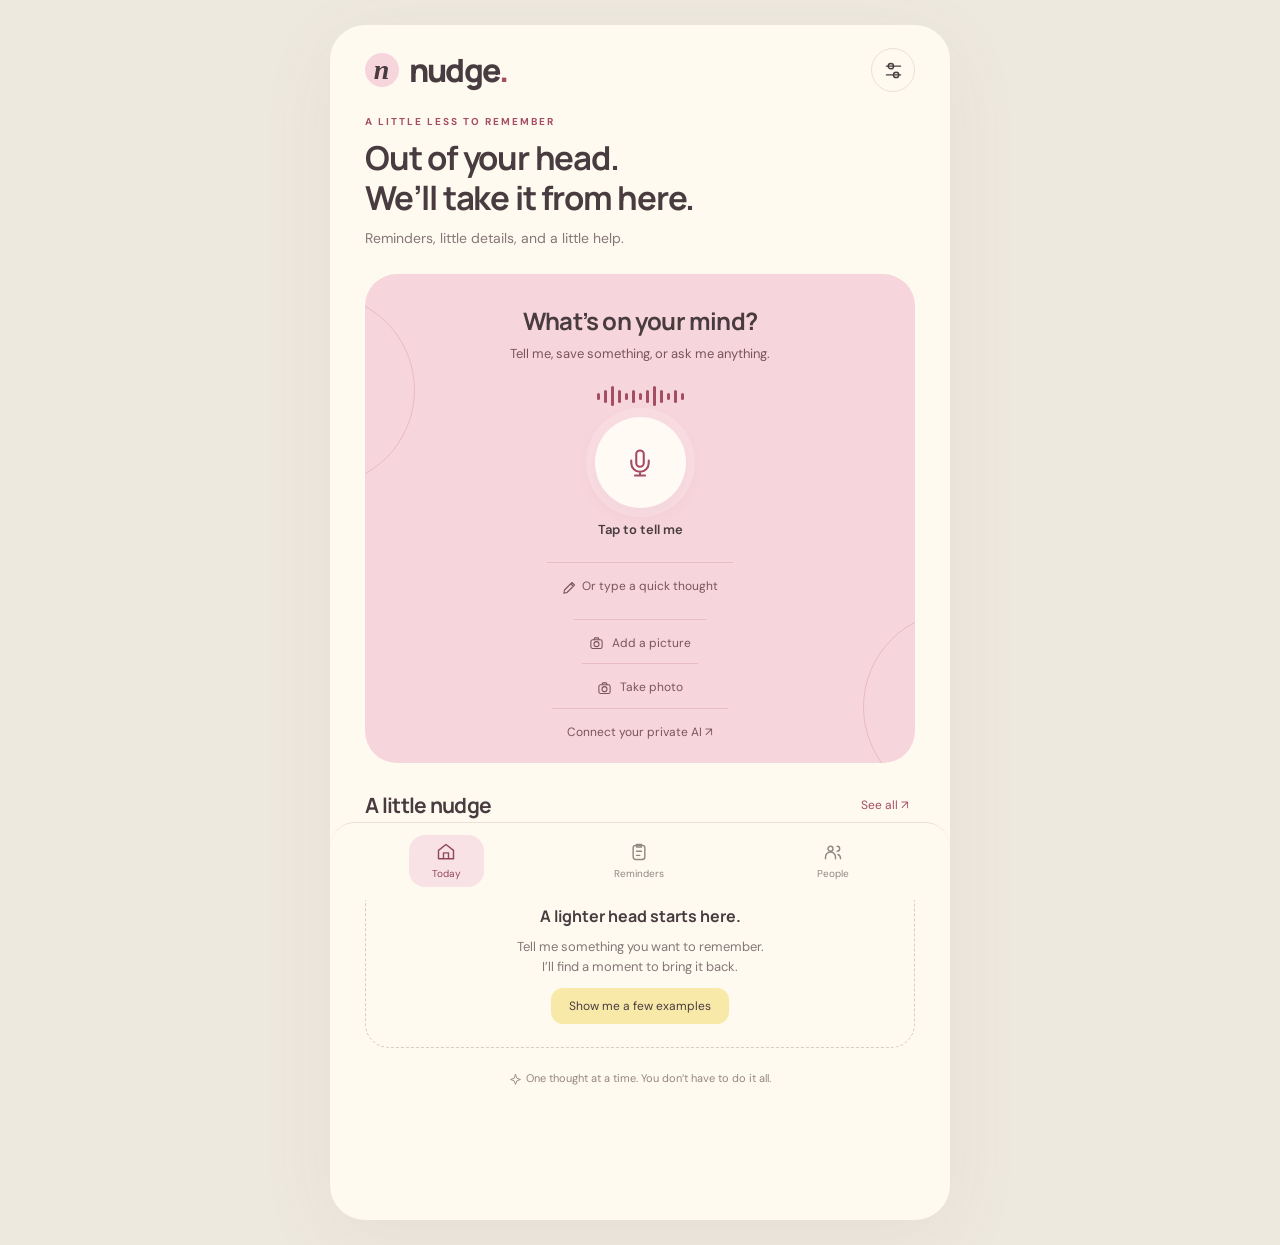
==== index.html @ d84fb562 "Add signed in-app visual previews with stable rollback in Android 0.1.2 Provide an opt-in preview sw" ====
<!doctype html>
<html lang="en"><head><meta charset="UTF-8"><meta name="viewport" content="width=device-width, initial-scale=1, viewport-fit=cover"><meta name="theme-color" content="#fffaf0"><meta name="description" content="A little less to remember. Voice-first reminders that find their own moment."><title>Nudge · A little less to remember</title><link rel="manifest" href="manifest.webmanifest"><link rel="icon" href="icon.svg" type="image/svg+xml"><link rel="stylesheet" href="style.css?v=8"></head>
<body><div class="app"><header><a class="brand" href="#home" aria-label="Nudge home"><span class="brand-icon">n</span>nudge<span class="brand-dot">.</span></a><button class="icon-button" data-page="settings" aria-label="Settings" id="settings-button"></button></header><main id="main"></main><nav aria-label="Main navigation"><button data-page="home" class="active" id="nav-home"></button><button data-page="reminders" id="nav-reminders"></button><button data-page="people" id="nav-people"></button></nav></div><div id="toast" role="status" aria-live="polite"></div><dialog id="detail"><div id="detail-content"></div></dialog><script src="timing.js?v=8"></script><script src="people-core.js?v=8"></script><script src="intent.js?v=8"></script><script src="engine.js?v=8"></script><script src="ai-client.js?v=8"></script><script src="recording.js?v=8"></script><script src="photos.js?v=8"></script><script src="people.js?v=8"></script><script src="calendar.js?v=8"></script><script src="receipts.js?v=8"></script><script src="native.js?v=8"></script><script src="backups.js?v=8"></script><script src="app.js?v=8"></script></body></html>
---- style.css ----
@import url('https://fonts.googleapis.com/css2?family=DM+Sans:wght@400;500;600;700&family=Manrope:wght@400;500;600;700;800&display=swap');
:root{--cream:#fffaf0;--ink:#493c40;--muted:#847777;--pink:#f7d5dc;--rose:#a54d65;--yellow:#f9e9a9;--line:#e9e1d6;--white:#fffef9}*{box-sizing:border-box}body{margin:0;background:#eee9df;color:var(--ink);font-family:'DM Sans',sans-serif;font-size:15px}.app{max-width:620px;min-height:100dvh;margin:auto;background:var(--cream);padding:0 25px 110px;position:relative}header{height:94px;display:flex;align-items:center;justify-content:space-between}.brand{text-decoration:none;color:var(--ink);font-family:Manrope,sans-serif;font-size:32px;font-weight:800;letter-spacing:-1.8px;display:flex;align-items:center}.brand-icon{font-family:Georgia,serif;font-style:italic;display:grid;place-items:center;width:34px;height:34px;border-radius:50%;background:var(--pink);font-size:28px;margin-right:10px;letter-spacing:-3px;padding-right:4px}.brand-dot{color:var(--rose)}button,input,textarea,select{font:inherit}button{cursor:pointer;color:inherit;-webkit-tap-highlight-color:transparent}button:disabled{opacity:.6;cursor:wait}button:focus-visible,a:focus-visible,input:focus-visible,textarea:focus-visible,select:focus-visible{outline:3px solid #ac6b83;outline-offset:4px}button{border:0}svg{width:21px;height:21px;vertical-align:middle;fill:none;stroke:currentColor;stroke-width:1.7;stroke-linecap:round;stroke-linejoin:round}.icon-button{background:transparent;width:44px;height:44px;border-radius:50%;border:1px solid var(--line)}.eyebrow{text-transform:uppercase;letter-spacing:2px;font-size:10px;font-weight:700;color:var(--rose)}h1,h2,h3{font-family:Manrope,sans-serif}h1{font-size:33px;line-height:1.2;letter-spacing:-1.2px;margin:10px 0}h2{font-size:21px;letter-spacing:-.7px;margin:0}h3{font-size:16px;margin:0 0 8px}p{line-height:1.6}.subtitle{color:var(--muted);font-size:14px;margin:8px 0 24px}.capture{background:var(--pink);border-radius:32px;padding:29px 22px 20px;text-align:center;position:relative;overflow:hidden;margin-top:23px}.capture:before,.capture:after{content:'';position:absolute;border:1px solid #e8bac4;width:190px;height:190px;border-radius:50%;pointer-events:none}.capture:before{left:-142px;top:20px}.capture:after{right:-140px;bottom:-40px}.capture h2{font-size:24px;letter-spacing:-.8px}.capture p{font-size:13px;color:#79545e;margin:7px 0 20px}.record{display:grid;place-items:center;width:91px;height:91px;border-radius:50%;background:#fffaf4;color:var(--rose);margin:0 auto 13px;box-shadow:0 0 0 9px #ffffff30,0 6px 20px #ad6b7a18;transition:transform .2s}.record:hover{transform:scale(1.04)}.record svg{width:30px;height:30px}.record.recording{background:var(--rose);color:white;animation:breathe 1.5s infinite}.record-label{font-size:13px;font-weight:600}.text-toggle{display:block;margin:18px auto 0;border:0;border-top:1px solid #c7899a55;padding:15px 15px 0;background:transparent;color:#79545e;font-size:12px}.text-toggle svg{width:15px;height:15px;margin-right:5px}.wave{height:24px;display:flex;align-items:center;justify-content:center;gap:4px;margin-bottom:9px}.wave i{width:3px;height:7px;background:var(--rose);border-radius:3px}.wave.live i{animation:wave .65s ease-in-out infinite alternate}.wave i:nth-child(3n){height:20px;animation-delay:.2s}.wave i:nth-child(2n){height:13px;animation-delay:.4s}.transcript{white-space:pre-wrap;font-size:14px;line-height:1.6;margin:12px 0;max-height:150px;overflow:auto}.composer{margin-top:16px;text-align:left}.composer textarea{width:100%;min-height:88px;resize:vertical;border:1px solid #d7acb7;background:#fffaf6;border-radius:15px;padding:13px;color:var(--ink)}.primary{padding:12px 20px;border-radius:14px;background:var(--ink);color:white;font-weight:600;font-size:13px}.composer .primary{width:100%;margin-top:9px}.tiny{font-size:11px;color:var(--muted);line-height:1.6}.section-head{display:flex;align-items:center;justify-content:space-between;margin:28px 0 15px}.section-head button{background:none;color:var(--rose);font-size:12px}.small-label{font-size:10px;text-transform:uppercase;letter-spacing:1.6px;color:var(--muted);margin:5px 0 9px}.card{background:var(--white);border:1px solid var(--line);border-radius:23px;padding:18px;margin:10px 0;position:relative}.card.yellow{background:#fff4cc;border-color:#f1e2ae}.card-top{display:flex;gap:12px;align-items:flex-start}.check{flex-shrink:0;width:25px;height:25px;border:1.5px solid #c1b7ac;background:transparent;border-radius:50%;display:grid;place-items:center}.card.yellow .check{border-color:#bead72}.card-content{flex:1;min-width:0}.card-title{background:transparent;padding:0;text-align:left;font-size:15px;line-height:1.45;font-weight:600;overflow-wrap:anywhere}.card p{font-size:12px;color:var(--muted);margin:7px 0 9px}.tags{display:flex;gap:5px;flex-wrap:wrap;margin-top:9px}.tag{font-size:10px;border-radius:7px;padding:4px 7px;background:#f2eee6;color:#726461}.yellow .tag{background:#eddfab66}.card-actions{display:flex;align-items:center;justify-content:space-between;border-top:1px solid #e9e1d6aa;margin-top:14px;padding-top:11px;font-size:11px;color:var(--muted);gap:10px}.card-actions button{background:transparent;color:var(--rose);font-size:11px;padding:4px 0}.card-actions svg{width:13px;height:13px;margin-right:4px}.empty{text-align:center;padding:23px 15px;border:1px dashed #d8cebd;border-radius:24px}.empty .flower{color:#a39051;font-size:36px}.empty p{font-size:13px;color:var(--muted);margin:10px 0}.empty button{background:var(--yellow);padding:10px 18px;border-radius:12px;font-size:12px}.footnote{text-align:center;color:#94877c;font-size:11px;margin:22px 0}.footnote svg{width:13px;height:13px;margin-right:4px}nav{position:fixed;bottom:0;left:50%;transform:translateX(-50%);width:min(620px,100%);padding:12px 25px calc(13px + env(safe-area-inset-bottom));display:flex;justify-content:space-around;background:#fffaf0f5;border-top:1px solid var(--line);backdrop-filter:blur(12px);z-index:5}nav button{display:flex;gap:5px;align-items:center;flex-direction:column;background:transparent;font-size:10px;color:#918783;padding:7px 23px;border-radius:16px}nav button.active{background:#f8e2e5;color:#94455e}nav svg{width:20px;height:20px}.search{width:100%;background:var(--white);border:1px solid var(--line);padding:14px 16px;border-radius:15px;margin:13px 0}.filters{display:flex;gap:7px;overflow:auto;padding:4px 2px 13px}.chip{padding:8px 13px;white-space:nowrap;background:#efeade;border-radius:20px;font-size:12px}.chip.active{background:var(--ink);color:var(--cream)}.setting{padding:19px;background:var(--white);border:1px solid var(--line);border-radius:21px;margin:13px 0}.setting p{color:var(--muted);font-size:12px;margin:6px 0 15px}.setting label{display:flex;align-items:center;justify-content:space-between;font-size:13px;margin:13px 0;gap:10px}.setting input[type=time],.setting select{border:1px solid var(--line);border-radius:9px;padding:8px;background:var(--cream);max-width:150px}.secondary{padding:11px 15px;border-radius:12px;background:#f3eadf;font-size:12px}.danger{color:#a13a4f}.demo-note{font-size:11px;color:#8a6a39;display:flex;justify-content:space-between;background:#f9edc5;padding:11px 14px;border-radius:12px;margin:14px 0}.demo-note button{background:none;text-decoration:underline;font-size:11px}.status-note{padding:10px 14px;font-size:11px;color:var(--muted);background:#f2ebdf;border-radius:12px;margin-top:14px;line-height:1.6}#toast{position:fixed;left:50%;bottom:105px;transform:translateX(-50%);background:var(--ink);color:white;padding:14px 20px;border-radius:17px;font-size:13px;max-width:90vw;width:max-content;box-shadow:0 5px 20px #493c4020;opacity:0;pointer-events:none;transition:opacity .2s;z-index:30}#toast.show{opacity:1}dialog{border:0;border-radius:27px;padding:25px;background:var(--cream);color:var(--ink);width:calc(100% - 36px);max-width:480px;max-height:85dvh;overflow:auto}dialog::backdrop{background:#493c4066;backdrop-filter:blur(4px)}dialog textarea,dialog input[type=text]{width:100%;padding:12px;background:var(--white);border:1px solid var(--line);border-radius:12px;color:var(--ink)}dialog .dialog-actions{display:flex;gap:8px;justify-content:flex-end;flex-wrap:wrap;margin-top:22px}.close{float:right;background:transparent;font-size:21px}.spacer{height:10px}.original{font-size:13px;color:var(--muted);font-style:italic;overflow-wrap:anywhere}@keyframes breathe{50%{box-shadow:0 0 0 14px #ad53651c}}@keyframes wave{to{height:4px}}@media(min-width:700px){body{padding:25px 0}.app{border-radius:35px;box-shadow:0 18px 80px #6e584c12;min-height:calc(100dvh - 50px);padding-left:35px;padding-right:35px}nav{border-radius:25px 25px 0 0}header{height:90px}.capture{padding-top:30px;padding-bottom:23px}}@media(prefers-reduced-motion:reduce){*,*:before,*:after{animation:none!important;transition:none!important}}
#connect-form input[type=password]{width:100%;min-width:0;background:var(--cream);border:1px solid var(--line);border-radius:12px;padding:12px}#connect-form label:first-child{display:block}#connect-form label:first-child input{display:block;margin-top:8px}#connect-status{overflow-wrap:anywhere}#audio-recovery button{margin-top:7px}.capture[aria-busy=true]{opacity:.8}
/* A comfortable handwritten tick, optically centred within its circle. */
.check{padding:0;line-height:0;display:inline-grid;place-items:center;vertical-align:middle}.check svg{display:block;width:22px;height:22px;flex:none;overflow:visible}.check:has(svg){background:#f5d8df;border-color:#d6a2b0;color:#89425b}.check:has(svg) path{stroke:none;fill:currentColor}
nav button{padding:7px 12px;min-width:60px}.people-toolbar{display:flex;align-items:center;gap:10px}.people-toolbar .search{flex:1;min-width:0}.people-toolbar .secondary{white-space:nowrap}.people-toolbar svg{width:15px;height:15px}.people-grid{display:grid;grid-template-columns:repeat(2,minmax(0,1fr));gap:13px;margin:14px 0}.person-card{display:flex;align-items:center;flex-direction:column;text-align:center;background:var(--white);border:1px solid var(--line);border-radius:25px;padding:23px 13px;gap:8px;min-width:0}.person-card strong{font:700 20px Manrope,sans-serif;letter-spacing:-.5px;overflow-wrap:anywhere}.person-card>span:not(.avatar){color:var(--muted);font-size:11px;line-height:1.6}.person-card small{color:var(--rose);font-size:10px}.avatar{display:inline-grid;place-items:center;width:70px;height:70px;background:#f6dce1;border-radius:50%;color:var(--rose);font:700 23px Manrope,sans-serif;overflow:hidden;border:4px solid #fff8f0;box-shadow:0 0 0 1px #e6d5cf}.avatar img{width:100%;height:100%;object-fit:cover}.avatar.large{width:106px;height:106px;font-size:33px}.avatar-button{background:none;padding:0;border-radius:50%}.person-hero{text-align:center;padding:12px 0 20px}.person-hero h1{margin-top:16px}.person-actions{display:flex;gap:9px;justify-content:center}.back-button{background:none;padding:10px 0;color:var(--rose);font-size:13px}.person-group{margin:13px 0;border:1px solid var(--line);border-radius:22px;background:var(--white);padding:17px}.person-group summary{cursor:pointer;font-weight:700;font-size:15px}.person-group summary span{float:right;color:var(--muted);font-size:12px;font-weight:400}.person-note{padding:13px 0;border-bottom:1px solid var(--line)}.person-note:last-child{border:0;padding-bottom:0}.person-note p{margin:6px 0;white-space:pre-wrap;overflow-wrap:anywhere;font-size:14px}.note-heading{display:flex;align-items:center;justify-content:space-between}.note-heading strong{font-size:13px}.note-edit{background:none;width:30px;height:30px;color:var(--muted)}.note-edit svg{width:15px;height:15px}.saved-link{color:var(--rose);font-size:12px}.note-images{display:flex;gap:8px;flex-wrap:wrap;margin-top:12px}.note-images button{padding:0;background:none}.note-images img{width:85px;height:85px;object-fit:cover;border-radius:13px}.field-label{display:block;margin:18px 0 7px;font-size:13px}.field-label input,.field-label select{margin-top:7px;width:100%}dialog select,dialog input[type=number]{border:1px solid var(--line);background:var(--white);border-radius:12px;padding:10px;color:var(--ink);min-width:0;max-width:100%}.birthday-fields{display:grid;grid-template-columns:1fr 1.2fr 1.4fr;gap:10px}.birthday-fields label{font-size:11px;color:var(--muted)}.birthday-fields input,.birthday-fields select{display:block;width:100%;margin-top:5px}dialog textarea{min-height:110px;resize:vertical;margin-top:16px}dialog input[type=file]{font-size:12px}.expanded-photo{display:block;max-width:100%;max-height:65dvh;border-radius:16px;margin:25px auto 0}.assistant-answer{padding:20px;background:#f7edc7;border-radius:25px;margin-top:19px;border:1px solid #eadcae}.assistant-answer>.section-head{margin:0 0 14px}.assistant-answer h2{font-size:17px}.assistant-answer h2 svg{width:17px;height:17px}.answer-text{font-size:14px;line-height:1.7;overflow-wrap:anywhere}.answer-note{display:flex;flex-direction:column;gap:5px;text-align:left;width:100%;background:#fffaf2;margin-top:10px;padding:12px;border-radius:13px}.answer-note strong{font-size:11px;color:var(--rose)}.answer-note span{font-size:13px}.capture-attachments{display:flex;justify-content:center;gap:10px;margin-top:12px}.capture-attachments>div{position:relative}.capture-attachments img{width:70px;height:70px;object-fit:cover;border-radius:14px}.capture-attachments button{position:absolute;right:-5px;top:-5px;border-radius:50%;width:24px;height:24px;background:var(--cream)}.capture .text-toggle{margin-top:12px}.person-note a{overflow-wrap:anywhere}
.person-actions{flex-wrap:wrap}.person-photo-action .text-toggle{border:0;margin:8px auto 16px;padding:0}.person-photo-action svg{width:15px;height:15px;margin-right:5px}.photo-editor{padding:15px 0}.photo-editor-head{display:flex;flex-direction:column;gap:5px;margin:15px 0}.photo-editor-head strong{font-size:14px}.portrait-preview{width:180px;height:180px;position:relative;margin:15px auto 20px;border-radius:50%;overflow:hidden;background:#f5e3e1;box-shadow:0 0 0 5px #fdf0e7}.portrait-preview canvas{display:block;width:100%;height:100%}.portrait-placeholder{position:absolute;inset:0;display:grid;place-items:center;color:var(--rose)}.portrait-placeholder svg{width:40px;height:40px}.photo-options{display:flex;justify-content:center;gap:8px;flex-wrap:wrap}.photo-options button{font-size:12px}.photo-options svg{width:16px;height:16px}.crop-sliders{padding:10px 4px}.crop-sliders label{display:block;font-size:12px;color:var(--muted);margin:13px 0}.crop-sliders input{display:block;width:100%;accent-color:var(--rose);margin-top:9px}.crop-sliders .text-toggle{border:0;color:var(--rose);padding:0;margin-top:16px}.picture-preview-list{display:flex;flex-wrap:wrap;gap:10px;margin:12px 0 20px}.picture-preview-item{position:relative}.picture-preview-item img{display:block;width:80px;height:80px;border-radius:14px;object-fit:cover}.picture-preview-item button{position:absolute;top:-7px;right:-7px;width:25px;height:25px;background:var(--ink);color:white;border:2px solid var(--cream);border-radius:50%;line-height:18px;font-size:17px;padding:0}.category-add-photos{background:none;color:var(--rose);font-size:11px;padding:12px 0 0}.category-add-photos svg{width:14px;height:14px;margin-right:4px}#photo-gallery{max-width:900px;width:calc(100vw - 24px);padding:18px;background:#292127;color:var(--cream);max-height:94dvh}#photo-gallery::backdrop{background:#241d24dd}#photo-gallery figure{margin:20px 0 0;text-align:center}#photo-gallery figure img{display:block;max-width:100%;max-height:70dvh;object-fit:contain;border-radius:14px;margin:auto}#photo-gallery figcaption{font-size:12px;color:#d9cacf;margin:14px}.gallery-close{display:block;margin-left:auto;background:none;color:var(--cream);width:35px;height:35px;border-radius:50%;font-size:25px}.gallery-controls{display:flex;justify-content:center;gap:25px;margin-bottom:4px}.gallery-controls button{width:50px;height:40px;border-radius:14px;background:#59434d;color:var(--cream);font-size:22px}[hidden]{display:none!important}nav button{padding:7px 23px}
.record.recording{background:#d3374d;color:#fff;box-shadow:0 0 0 10px #df4a5c22;animation:record-alert 1s ease-in-out infinite}.record.recording.paused{background:#8a6871;animation:none}.record-label .recording-dot{display:inline-block;width:9px;height:9px;border-radius:50%;background:#d3374d;margin-right:6px;animation:dot-blink 1s infinite}.record-label strong{color:#a8263e;letter-spacing:1.4px;font-size:13px}.record-label small{display:block;font-size:11px;color:#79545e;margin-top:7px}.pause-recording{display:block;background:#fff8f2;border-radius:20px;padding:8px 18px;font-size:12px;margin:13px auto 3px;color:#844258}.wave.voice-reactive i{animation:none!important;transition:height .07s}.processing .record{opacity:.45}.processing #wave{opacity:.5}#loading-dots{display:flex;gap:6px;justify-content:center;margin:15px 0}#loading-dots i{width:8px;height:8px;border-radius:50%;background:var(--rose);animation:loading-hop .7s infinite alternate}#loading-dots i:nth-child(2){animation-delay:.15s}#loading-dots i:nth-child(3){animation-delay:.3s}.settings-group{padding:17px 19px;background:var(--white);border:1px solid var(--line);border-radius:20px;margin:12px 0}.settings-group>summary{font:700 15px Manrope,sans-serif;cursor:pointer}.settings-group[open]>summary{margin-bottom:16px}.settings-group p{font-size:12px;color:var(--muted)}.settings-group input[type=time],.settings-group select{max-width:160px;padding:9px;border-radius:10px;border:1px solid var(--line)}.settings-group label:not(.field-label){display:flex;align-items:center;justify-content:space-between;gap:10px;margin:13px 0;font-size:13px}.settings-group input[type=password]{width:100%;border:1px solid var(--line);border-radius:12px;padding:11px;background:var(--cream)}.settings-group .photo-options{justify-content:flex-start}.settings-group #connect-form label:first-child{display:block}.settings-group #connect-form input[type=password]{display:block;margin-top:8px}.settings-group #connect-form label:nth-child(2){justify-content:flex-start}.recent-saved{display:flex;flex-direction:column;gap:5px;text-align:left;background:#f6efd9;border:1px solid #ece0b9;border-radius:16px;padding:13px 15px;width:100%;margin-top:17px}.recent-saved span{font-size:10px;color:var(--rose);letter-spacing:1px;text-transform:uppercase}.recent-saved strong{font-size:13px;font-weight:500}.recent-saved small{font-size:10px;color:var(--muted)}#save-receipt{position:fixed;inset:0;z-index:40;background:#493c4033;backdrop-filter:blur(3px);display:grid;place-items:center;padding:24px}.receipt-paper{background:var(--cream);width:min(440px,100%);padding:25px;border-radius:25px;box-shadow:0 20px 90px #493c4033;transition:transform .55s cubic-bezier(.7,-.1,1,.5),opacity .5s;transform-origin:center}.receipt-paper h2{margin:10px 0 20px;font-size:21px}.receipt-row{display:flex;align-items:center;gap:12px;padding:12px 0;border-top:1px solid var(--line)}.receipt-row>div{flex:1;min-width:0}.receipt-row strong,.receipt-row small{display:block;overflow-wrap:anywhere}.receipt-row strong{font-size:14px;line-height:1.4}.receipt-row small{font-size:11px;color:var(--rose);margin-top:6px}.receipt-row .icon-button{flex-shrink:0;width:35px;height:35px}.receipt-row svg{width:15px;height:15px}.filed-pulse{animation:filed-glow .65s ease-out!important}.reminder-title{margin:0}.reminder-title h1{margin-bottom:0}.calendar-toolbar{display:flex;align-items:center;justify-content:space-between;margin:20px 0 14px}.calendar-toolbar h2{text-transform:capitalize;font-size:20px}.calendar-legend{display:flex;justify-content:space-between;gap:5px;font-size:9px;color:var(--muted);margin:12px 0 16px}.calendar-grid{display:grid;grid-template-columns:repeat(7,minmax(0,1fr));gap:5px;background:#f2e8df;padding:10px;border-radius:25px}.weekday{text-align:center;font-size:11px;color:var(--muted);padding:5px}.calendar-day{aspect-ratio:.85;min-width:0;background:#fffaf4;border:1px solid #e9dcd0;border-radius:13px;font-size:13px;padding:7px 2px;display:flex;flex-direction:column;align-items:center;justify-content:space-between}.calendar-day small{font-size:9px;white-space:nowrap}.calendar-day:nth-of-type(3n){background:#f8e4eb}.calendar-day:nth-of-type(5n){background:#f7edc8}.calendar-day:nth-of-type(7n){background:#e6eee4}.calendar-day.outside{opacity:.4}.calendar-day.selected{outline:2px solid #a65770;background:#f4d5df;outline-offset:0}.calendar-day.today>span{border-bottom:2px solid var(--rose)}.calendar-item{display:flex;align-items:center;gap:13px;width:100%;text-align:left;border-radius:18px;background:#f8e0e8;padding:15px;margin:10px 0}.calendar-item>span{font-size:23px}.calendar-item strong,.calendar-item small{display:block}.calendar-item strong{font-size:13px;line-height:1.5}.calendar-item small{font-size:10px;color:var(--muted);margin-top:5px}.calendar-item.kind-reminder{background:#f7edc5}.calendar-item.kind-device{background:#e6eee3}.calendar-item.kind-event{background:#eae4f3}.event-times{display:grid;grid-template-columns:1fr 1fr;gap:10px}.event-times input{width:100%;min-width:0;font-size:12px}dialog input[type=datetime-local]{width:100%;padding:11px;border-radius:12px;border:1px solid var(--line);background:var(--white);color:var(--ink);margin-top:7px}@keyframes record-alert{50%{box-shadow:0 0 0 17px #df4a5c11;filter:brightness(1.15)}}@keyframes dot-blink{50%{opacity:.25}}@keyframes loading-hop{to{transform:translateY(-8px);opacity:.4}}@keyframes filed-glow{40%{box-shadow:0 0 0 15px #f1bf5b55;transform:scale(1.13)}}@media(prefers-reduced-motion:reduce){.record,.recording-dot,#loading-dots i,.filed-pulse{animation:none!important}.receipt-paper{transition:none!important}}@media(max-width:380px){.calendar-grid{gap:3px;padding:7px}.calendar-day{font-size:11px}.calendar-day small{font-size:8px}.event-times{grid-template-columns:1fr}}

.preview-switch{display:flex;justify-content:space-between;align-items:center;gap:15px}.preview-switch input{appearance:none;flex-shrink:0;width:44px;height:26px;border-radius:18px;background:#ded5cf;position:relative;cursor:pointer;transition:background .15s}.preview-switch input:before{content:"";position:absolute;top:3px;left:3px;width:20px;height:20px;background:white;border-radius:50%;box-shadow:0 1px 4px #493c4022;transition:transform .15s}.preview-switch input:checked{background:var(--rose)}.preview-switch input:checked:before{transform:translateX(18px)}.preview-switch input:disabled{opacity:.5}
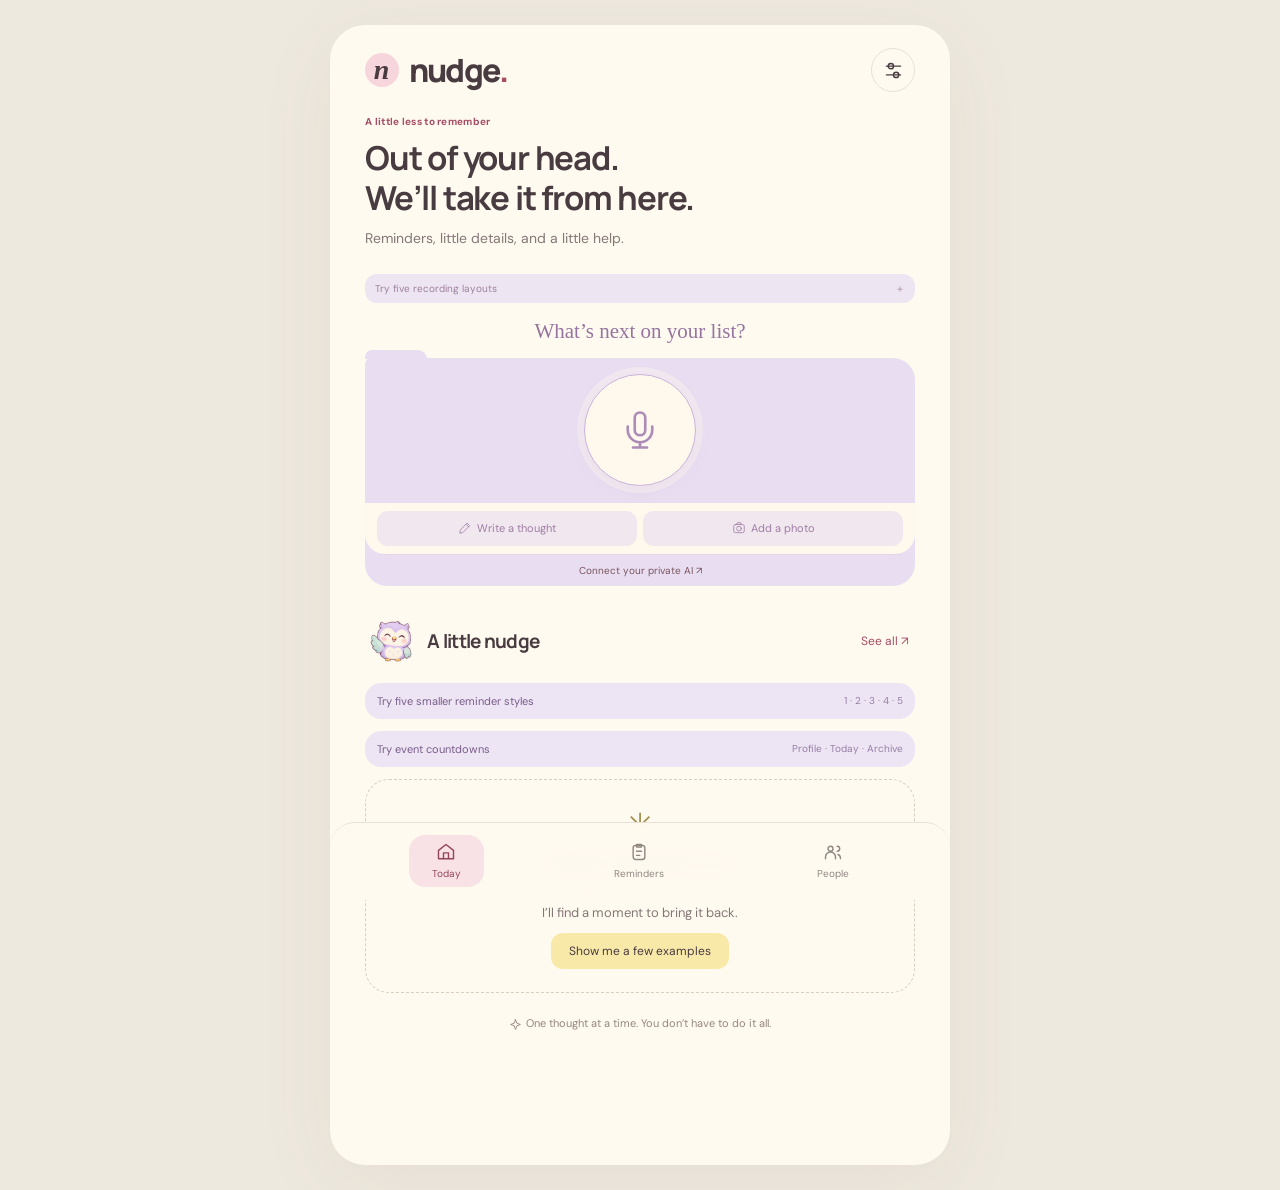
==== commit eaa306ad: "Release Nudge 0.1.3 with approved compact layouts and occasion stickers" ====
--- a/index.html
+++ b/index.html
@@ -1,4 +1,4 @@
 <!doctype html>
-<html lang="en"><head><meta charset="UTF-8"><meta name="viewport" content="width=device-width, initial-scale=1, viewport-fit=cover"><meta name="theme-color" content="#fffaf0"><meta name="description" content="A little less to remember. Voice-first reminders that find their own moment."><title>Nudge · A little less to remember</title><link rel="manifest" href="manifest.webmanifest"><link rel="icon" href="icon.svg" type="image/svg+xml"><link rel="stylesheet" href="style.css?v=8"></head>
-<body><div class="app"><header><a class="brand" href="#home" aria-label="Nudge home"><span class="brand-icon">n</span>nudge<span class="brand-dot">.</span></a><button class="icon-button" data-page="settings" aria-label="Settings" id="settings-button"></button></header><main id="main"></main><nav aria-label="Main navigation"><button data-page="home" class="active" id="nav-home"></button><button data-page="reminders" id="nav-reminders"></button><button data-page="people" id="nav-people"></button></nav></div><div id="toast" role="status" aria-live="polite"></div><dialog id="detail"><div id="detail-content"></div></dialog><script src="timing.js?v=8"></script><script src="people-core.js?v=8"></script><script src="intent.js?v=8"></script><script src="engine.js?v=8"></script><script src="ai-client.js?v=8"></script><script src="recording.js?v=8"></script><script src="photos.js?v=8"></script><script src="people.js?v=8"></script><script src="calendar.js?v=8"></script><script src="receipts.js?v=8"></script><script src="native.js?v=8"></script><script src="backups.js?v=8"></script><script src="app.js?v=8"></script></body></html>
+<html lang="en"><head><meta charset="UTF-8"><meta name="viewport" content="width=device-width, initial-scale=1, viewport-fit=cover"><meta name="theme-color" content="#fffaf0"><meta name="description" content="A little less to remember. Voice-first reminders that find their own moment."><title>Nudge · A little less to remember</title><link rel="manifest" href="manifest.webmanifest"><link rel="icon" href="icon.svg" type="image/svg+xml"><link rel="stylesheet" href="style.css"></head>
+<body><div class="app"><header><a class="brand" href="#home" aria-label="Nudge home"><span class="brand-icon">n</span>nudge<span class="brand-dot">.</span></a><button class="icon-button" data-page="settings" aria-label="Settings" id="settings-button"></button></header><main id="main"></main><nav aria-label="Main navigation"><button data-page="home" class="active" id="nav-home"></button><button data-page="reminders" id="nav-reminders"></button><button data-page="people" id="nav-people"></button></nav></div><div id="toast" role="status" aria-live="polite"></div><dialog id="detail"><div id="detail-content"></div></dialog><script src="timing.js"></script><script src="people-core.js"></script><script src="intent.js"></script><script src="engine.js"></script><script src="ai-client.js"></script><script src="recording.js"></script><script src="photos.js"></script><script src="people.js"></script><script src="calendar.js"></script><script src="receipts.js"></script><script src="native.js"></script><script src="backups.js"></script><script src="app.js"></script></body></html>
 
--- a/style.css
+++ b/style.css
@@ -8,3 +8,305 @@
 .record.recording{background:#d3374d;color:#fff;box-shadow:0 0 0 10px #df4a5c22;animation:record-alert 1s ease-in-out infinite}.record.recording.paused{background:#8a6871;animation:none}.record-label .recording-dot{display:inline-block;width:9px;height:9px;border-radius:50%;background:#d3374d;margin-right:6px;animation:dot-blink 1s infinite}.record-label strong{color:#a8263e;letter-spacing:1.4px;font-size:13px}.record-label small{display:block;font-size:11px;color:#79545e;margin-top:7px}.pause-recording{display:block;background:#fff8f2;border-radius:20px;padding:8px 18px;font-size:12px;margin:13px auto 3px;color:#844258}.wave.voice-reactive i{animation:none!important;transition:height .07s}.processing .record{opacity:.45}.processing #wave{opacity:.5}#loading-dots{display:flex;gap:6px;justify-content:center;margin:15px 0}#loading-dots i{width:8px;height:8px;border-radius:50%;background:var(--rose);animation:loading-hop .7s infinite alternate}#loading-dots i:nth-child(2){animation-delay:.15s}#loading-dots i:nth-child(3){animation-delay:.3s}.settings-group{padding:17px 19px;background:var(--white);border:1px solid var(--line);border-radius:20px;margin:12px 0}.settings-group>summary{font:700 15px Manrope,sans-serif;cursor:pointer}.settings-group[open]>summary{margin-bottom:16px}.settings-group p{font-size:12px;color:var(--muted)}.settings-group input[type=time],.settings-group select{max-width:160px;padding:9px;border-radius:10px;border:1px solid var(--line)}.settings-group label:not(.field-label){display:flex;align-items:center;justify-content:space-between;gap:10px;margin:13px 0;font-size:13px}.settings-group input[type=password]{width:100%;border:1px solid var(--line);border-radius:12px;padding:11px;background:var(--cream)}.settings-group .photo-options{justify-content:flex-start}.settings-group #connect-form label:first-child{display:block}.settings-group #connect-form input[type=password]{display:block;margin-top:8px}.settings-group #connect-form label:nth-child(2){justify-content:flex-start}.recent-saved{display:flex;flex-direction:column;gap:5px;text-align:left;background:#f6efd9;border:1px solid #ece0b9;border-radius:16px;padding:13px 15px;width:100%;margin-top:17px}.recent-saved span{font-size:10px;color:var(--rose);letter-spacing:1px;text-transform:uppercase}.recent-saved strong{font-size:13px;font-weight:500}.recent-saved small{font-size:10px;color:var(--muted)}#save-receipt{position:fixed;inset:0;z-index:40;background:#493c4033;backdrop-filter:blur(3px);display:grid;place-items:center;padding:24px}.receipt-paper{background:var(--cream);width:min(440px,100%);padding:25px;border-radius:25px;box-shadow:0 20px 90px #493c4033;transition:transform .55s cubic-bezier(.7,-.1,1,.5),opacity .5s;transform-origin:center}.receipt-paper h2{margin:10px 0 20px;font-size:21px}.receipt-row{display:flex;align-items:center;gap:12px;padding:12px 0;border-top:1px solid var(--line)}.receipt-row>div{flex:1;min-width:0}.receipt-row strong,.receipt-row small{display:block;overflow-wrap:anywhere}.receipt-row strong{font-size:14px;line-height:1.4}.receipt-row small{font-size:11px;color:var(--rose);margin-top:6px}.receipt-row .icon-button{flex-shrink:0;width:35px;height:35px}.receipt-row svg{width:15px;height:15px}.filed-pulse{animation:filed-glow .65s ease-out!important}.reminder-title{margin:0}.reminder-title h1{margin-bottom:0}.calendar-toolbar{display:flex;align-items:center;justify-content:space-between;margin:20px 0 14px}.calendar-toolbar h2{text-transform:capitalize;font-size:20px}.calendar-legend{display:flex;justify-content:space-between;gap:5px;font-size:9px;color:var(--muted);margin:12px 0 16px}.calendar-grid{display:grid;grid-template-columns:repeat(7,minmax(0,1fr));gap:5px;background:#f2e8df;padding:10px;border-radius:25px}.weekday{text-align:center;font-size:11px;color:var(--muted);padding:5px}.calendar-day{aspect-ratio:.85;min-width:0;background:#fffaf4;border:1px solid #e9dcd0;border-radius:13px;font-size:13px;padding:7px 2px;display:flex;flex-direction:column;align-items:center;justify-content:space-between}.calendar-day small{font-size:9px;white-space:nowrap}.calendar-day:nth-of-type(3n){background:#f8e4eb}.calendar-day:nth-of-type(5n){background:#f7edc8}.calendar-day:nth-of-type(7n){background:#e6eee4}.calendar-day.outside{opacity:.4}.calendar-day.selected{outline:2px solid #a65770;background:#f4d5df;outline-offset:0}.calendar-day.today>span{border-bottom:2px solid var(--rose)}.calendar-item{display:flex;align-items:center;gap:13px;width:100%;text-align:left;border-radius:18px;background:#f8e0e8;padding:15px;margin:10px 0}.calendar-item>span{font-size:23px}.calendar-item strong,.calendar-item small{display:block}.calendar-item strong{font-size:13px;line-height:1.5}.calendar-item small{font-size:10px;color:var(--muted);margin-top:5px}.calendar-item.kind-reminder{background:#f7edc5}.calendar-item.kind-device{background:#e6eee3}.calendar-item.kind-event{background:#eae4f3}.event-times{display:grid;grid-template-columns:1fr 1fr;gap:10px}.event-times input{width:100%;min-width:0;font-size:12px}dialog input[type=datetime-local]{width:100%;padding:11px;border-radius:12px;border:1px solid var(--line);background:var(--white);color:var(--ink);margin-top:7px}@keyframes record-alert{50%{box-shadow:0 0 0 17px #df4a5c11;filter:brightness(1.15)}}@keyframes dot-blink{50%{opacity:.25}}@keyframes loading-hop{to{transform:translateY(-8px);opacity:.4}}@keyframes filed-glow{40%{box-shadow:0 0 0 15px #f1bf5b55;transform:scale(1.13)}}@media(prefers-reduced-motion:reduce){.record,.recording-dot,#loading-dots i,.filed-pulse{animation:none!important}.receipt-paper{transition:none!important}}@media(max-width:380px){.calendar-grid{gap:3px;padding:7px}.calendar-day{font-size:11px}.calendar-day small{font-size:8px}.event-times{grid-template-columns:1fr}}
 
 .preview-switch{display:flex;justify-content:space-between;align-items:center;gap:15px}.preview-switch input{appearance:none;flex-shrink:0;width:44px;height:26px;border-radius:18px;background:#ded5cf;position:relative;cursor:pointer;transition:background .15s}.preview-switch input:before{content:"";position:absolute;top:3px;left:3px;width:20px;height:20px;background:white;border-radius:50%;box-shadow:0 1px 4px #493c4022;transition:transform .15s}.preview-switch input:checked{background:var(--rose)}.preview-switch input:checked:before{transform:translateX(18px)}.preview-switch input:disabled{opacity:.5}
+
+/* A softer little settings garden. */
+.settings-group{background:#fae2e9;border:0;border-radius:29px 32px 28px 32px;padding:17px 19px;margin:13px 0;box-shadow:0 3px 12px #90757708}
+.settings-group:nth-of-type(5n+2){background:#faf0c8}.settings-group:nth-of-type(5n+3){background:#e3edf8}.settings-group:nth-of-type(5n+4){background:#e8e2f6}.settings-group:nth-of-type(5n){background:#e1eee2}
+.settings-group>summary{list-style:none;display:flex;align-items:center;gap:11px;font-size:14px;line-height:1.5;min-height:35px}.settings-group>summary::-webkit-details-marker{display:none}.settings-group>summary::marker{content:''}
+.setting-motif{display:grid;place-items:center;flex:0 0 35px;width:35px;height:35px;font-size:20px;background:#fffaf080;border-radius:15px 13px 15px 12px}.setting-name{flex:1;min-width:0}.setting-expand{display:grid;place-items:center;flex:0 0 29px;height:29px;border-radius:50%;background:#fffaf0a6;color:#8c5e70}.setting-expand svg{width:17px;height:17px;stroke-width:2.6;stroke-linecap:round}.expand-stem{transform-origin:center;transition:transform .18s}.settings-group[open] .expand-stem{transform:scaleY(0)}
+.settings-group[open]>summary{margin-bottom:17px}.settings-group p{color:#71646b}.settings-group .secondary{background:#fffaf0a6;border:0;border-radius:17px}.settings-group input[type=password],.settings-group input[type=time],.settings-group select{background:#fffaf0b8;border-color:#ffffff80;border-radius:15px}.settings-group[open]{padding-bottom:22px}
+.capture .record{margin-bottom:17px}.paused-status{display:inline-flex;align-items:center;vertical-align:middle;margin-right:6px;color:#85616c}.paused-status svg{width:14px;height:14px}.record.paused+.record-label strong{color:#85616c}
+@media(prefers-reduced-motion:reduce){.expand-stem{transition:none}}
+
+/* Soft folders: warm paper, real list markers and ink tinted to each category. */
+.soft-folder{--folder-fill:#e9e1f6;--folder-ink:#65537f;--folder-edge:#d9cbed;position:relative;margin:25px 0 18px;padding:12px 12px 13px;background:var(--folder-fill);border:1px solid var(--folder-edge);border-radius:8px 23px 23px 23px;color:var(--folder-ink);box-shadow:0 3px 12px #705d7406}
+.soft-folder::before{content:"";position:absolute;left:-1px;top:-9px;width:85px;height:12px;background:var(--folder-fill);border:1px solid var(--folder-edge);border-bottom:0;border-radius:12px 15px 0 0;z-index:0}.folder-mint{--folder-fill:#e0eee5;--folder-ink:#48695b;--folder-edge:#cbded1}.folder-peach{--folder-fill:#f6e1db;--folder-ink:#885c52;--folder-edge:#e9cec4}.folder-butter{--folder-fill:#f7edcd;--folder-ink:#7d693c;--folder-edge:#eadbb0}.folder-blue{--folder-fill:#e1ebf5;--folder-ink:#506c87;--folder-edge:#cddced}.folder-rose{--folder-fill:#f4e0e8;--folder-ink:#895a70;--folder-edge:#e9ccd9}
+.soft-folder>summary{position:relative;display:flex;align-items:center;gap:9px;list-style:none;font-family:Georgia,serif;font-weight:400;font-size:17px;line-height:1.4;min-height:35px;cursor:pointer;padding:0 2px 0 3px}.soft-folder>summary::-webkit-details-marker{display:none}.soft-folder>summary::marker{content:''}.soft-folder>summary span{float:none;color:inherit;font-weight:400}.soft-folder .folder-symbol{display:grid;place-items:center;flex:0 0 20px}.folder-symbol svg{width:18px;height:18px;stroke-width:1.35}.soft-folder .folder-name{flex:1;min-width:0;font-size:17px}.soft-folder .folder-count{display:grid;place-items:center;font:400 11px 'DM Sans',sans-serif;background:#fff9ee80;border-radius:50%;width:25px;height:25px;flex-shrink:0}.soft-folder .folder-toggle{width:27px;height:27px;display:grid;place-items:center;background:#fffaf1b0;border-radius:50%;flex-shrink:0}.folder-toggle svg{width:17px;height:17px;stroke-width:1.6}.folder-stem{transform-origin:center;transition:transform .18s}.soft-folder[open] .folder-stem{transform:scaleY(0)}
+.folder-notes{list-style:disc;background:#fffaf2;border-radius:17px;margin:9px 0 0;padding:1px 15px 1px 29px}.soft-folder .person-note{display:list-item;position:relative;padding:12px 27px 12px 1px;margin:0;border-bottom:1px solid color-mix(in srgb,var(--folder-ink) 10%,transparent);font-size:13px;line-height:1.65;color:var(--folder-ink)}.soft-folder .person-note:last-child{border-bottom:0;padding-bottom:12px}.soft-folder .person-note::marker{font-size:11px;color:var(--folder-ink)}.soft-folder .person-note p{margin:0;font-size:13px;line-height:1.65;color:inherit}.soft-folder .note-title{display:block;font-size:12px;font-weight:600;color:inherit;margin-bottom:3px}.soft-folder .note-edit{position:absolute;right:-8px;top:7px;color:var(--folder-ink);opacity:.7}.soft-folder .note-edit svg{width:14px;height:14px;stroke-width:1.3}.soft-folder .saved-link{display:block;margin-top:5px;color:inherit;font-size:11px}.soft-folder .category-add-photos{color:var(--folder-ink);opacity:.85;font-size:10px;padding:10px 4px 0}.soft-folder .category-add-photos svg{width:12px;height:12px}.soft-folder .note-images{margin-top:8px}.soft-folder .note-images img{border-radius:12px}.soft-folder:not([open]){padding-bottom:12px}
+@media(prefers-reduced-motion:reduce){.folder-stem{transition:none}}
+
+/* A little folder for a passing thought. */
+#detail:has(.thought-folder){padding:0;background:transparent;border:0;box-shadow:none;width:min(430px,calc(100vw - 30px));max-height:calc(100dvh - 32px);border-radius:0;overflow-y:auto;color:#675078}#detail:has(.thought-folder)::backdrop{background:#66576266;backdrop-filter:blur(5px)}
+.thought-folder{margin:0;padding-top:2px}.thought-person{display:flex;align-items:center;gap:7px;margin:0 0 -1px;padding:9px 15px 10px;background:#eadff4;border-radius:19px 21px 0 0;width:max-content;max-width:calc(100% - 40px);color:#705381;font-size:12px}.thought-person>svg{width:17px;height:17px;stroke-width:1.4;flex-shrink:0}.thought-person select{appearance:none;background:none;border:0!important;padding:0!important;width:auto;max-width:150px;color:inherit;font-size:12px;min-width:28px;margin:0}.thought-person>span:last-child{font-size:13px;opacity:.65}
+.thought-sheet{position:relative;background:#e9ddf2;padding:20px 19px 17px;border-radius:0 27px 27px 27px}.thought-sheet .close{top:12px;right:13px;color:#745784;font-size:24px;background:transparent;width:32px;height:32px}.thought-sheet h2{font:400 26px/1.25 Georgia,serif;letter-spacing:0;color:#674477;margin:0 33px 16px 0}.thought-category{display:flex;gap:9px;align-items:center;background:#faf0c9;border-radius:23px;padding:10px 13px;color:#7b5876;margin:0 0 17px}.thought-category>svg{width:18px;height:18px;stroke-width:1.4;flex-shrink:0}.thought-category select{appearance:none;background:transparent;border:0!important;padding:0!important;color:inherit;flex:1;min-width:0;font-size:13px;max-width:100%;margin:0}.thought-category>span svg{width:15px;height:15px;stroke-width:1.4}
+.thought-paper{position:relative;background:#fffaf0;border-radius:20px;padding:17px 14px 22px;margin:0 0 14px}.thought-paper textarea{display:block;width:100%;min-height:142px;max-height:30dvh;margin:0;padding:0 4px;border:0;border-radius:0;resize:vertical;font:400 16px/30px Georgia,serif;color:#705382;background:repeating-linear-gradient(transparent,transparent 29px,#e5d9ca66 29px,#e5d9ca66 30px);box-shadow:none}.thought-paper textarea::placeholder{color:#a38caa;font:400 14px/30px Georgia,serif}.thought-clip{position:absolute;left:6px;top:-10px;color:#a18ba8;transform:rotate(-15deg)}.thought-clip svg{width:23px;height:28px;stroke-width:1.3}.thought-flower{position:absolute;bottom:5px;right:12px;font-size:27px;color:#b596c5;opacity:.65;pointer-events:none}
+.thought-attachments .picture-preview-list{margin:0}.thought-attachments .picture-preview-item{margin:2px 0 12px}.thought-attachments .picture-preview-item img{width:58px;height:58px}.thought-dock{display:flex;justify-content:space-evenly;align-items:center;gap:0;background:#fff6f4a6;border-radius:20px;padding:11px 2px}.thought-dock button{background:none;color:#765780;padding:5px 9px;font-size:11px;display:flex;align-items:center;gap:6px}.thought-dock button+button{border-left:1px solid #cbb5d077}.thought-dock svg{width:16px;height:16px;stroke-width:1.5}.thought-attachments .pictures-error:empty{display:none}.thought-link-field{display:block;margin:12px 1px;font-size:12px;color:#765780}.thought-link-field input{display:block;background:#fffaf0;border:1px solid #d7c1df;border-radius:14px;padding:10px 12px;font-size:12px;color:#765780;width:100%;margin-top:6px}.thought-save.primary{display:block;width:100%;background:#957499;color:#fffaf3;border-radius:20px;padding:13px;margin-top:16px;font-size:14px;font-weight:500}.thought-sheet #note-error{color:#8d4c65;margin-bottom:0}.thought-sheet #note-error:empty{display:none}
+.thought-paper:focus-within,.thought-person:focus-within,.thought-category:focus-within{box-shadow:0 0 0 2px #b897c955}.thought-paper textarea:focus-visible,.thought-person select:focus-visible,.thought-category select:focus-visible{outline:0}
+
+/* Quiet portrait: larger picture, less empty space and gentle edit/add controls. */
+.quiet-portrait{padding:6px 0 8px;margin-bottom:17px}.quiet-picture{width:206px;height:146px;position:relative;margin:0 auto}.quiet-picture>.avatar-button{position:absolute;left:35px;top:5px;z-index:1}.quiet-picture .avatar.large{width:136px;height:136px;font-size:43px;font-weight:400;background:#f5dfe5;border:5px solid #fff6ed;box-shadow:0 0 0 1px #e4c9d2;color:#a56a83}.quiet-portrait h1{font:400 30px/1.15 Georgia,serif;letter-spacing:0;color:#96617b;margin:10px 0 4px}.quiet-birthday{font-size:11px;line-height:1.5;color:#9c7b85;margin:0}.quiet-edit,.quiet-add{position:absolute;z-index:2;display:grid;place-items:center;width:40px;height:40px;border-radius:50%;background:#fcf2e8;color:#a3788d;border:1px solid #eddae0;box-shadow:0 2px 6px #9f72820a}.quiet-edit{top:1px;right:15px}.quiet-add{bottom:0;right:11px;background:#fff9ed}.quiet-edit svg{width:16px;height:16px;stroke-width:1.4}.quiet-add svg{width:20px;height:20px;stroke-width:1.5}.portrait-sprig{position:absolute;width:37px;height:77px;bottom:0;opacity:.6;pointer-events:none}.portrait-sprig svg{width:100%;height:100%;stroke:#a9b39d;stroke-width:1.1;fill:#dce5d433}.sprig-left{left:0}.sprig-right{right:-3px}.portrait-sprig .sprig-bloom{fill:#f5d8df;stroke:#d8acbb}.profile-edit-menu h2{font:400 23px/1.3 Georgia,serif;letter-spacing:0;color:#8c678a;margin:0 25px 20px 0}.profile-edit-menu>button:not(.close){display:flex;align-items:center;gap:12px;width:100%;text-align:left;border-radius:19px;background:#eee2f3;color:#785a86;padding:13px 15px;margin-top:9px;font-size:13px}.profile-edit-menu>button:nth-of-type(3){background:#f6e4e9;color:#91647a}.profile-edit-menu>button:nth-of-type(4){background:#e7efdf;color:#687e64}.profile-edit-menu svg{width:17px;height:17px;stroke-width:1.5}
+
+/* Full-width, genuinely compact reminder try-outs. */
+.eyebrow,.small-label,.recent-saved span{text-transform:none;letter-spacing:.3px}.record-label strong{letter-spacing:.3px}.nudge-heading{gap:10px}.nudge-heading-label{display:flex;align-items:center;gap:8px}.nudge-heading-label h2{font-size:19px}.owl-test{position:relative;display:grid;place-items:center;flex:0 0 54px;width:54px;height:54px;padding:0;background:none;border-radius:18px;overflow:visible}.owl-test img{display:block;width:54px;height:54px;object-fit:contain;opacity:0}.owl-test.owl-ready img{opacity:1}.owl-loading{position:absolute;color:#9b78a5;font-size:11px}.owl-ready .owl-loading{display:none}.design-launch{display:flex;align-items:center;justify-content:space-between;gap:8px;width:100%;padding:11px 12px;border-radius:16px;background:#ede5f4;color:#795c89;font-size:11px;text-align:left;margin:0 0 12px}.design-launch span{font-size:10px;white-space:nowrap;opacity:.75}.design-title-row{display:flex;align-items:center;justify-content:space-between;gap:10px;margin:14px 0 18px}.design-title-row h1{font:400 25px/1.25 Georgia,serif;color:#87638d;letter-spacing:0;margin:0}.design-title-row p{font-size:11px;color:#907b90;margin:6px 0 0}.design-switcher{display:flex;gap:7px;margin-bottom:14px}.design-switcher button{flex:1;border-radius:14px;min-height:36px;background:#f2eadd;color:#9b819c;font-size:12px}.design-switcher button[aria-pressed=true]{background:#e4d5ed;color:#6c4e7c;box-shadow:inset 0 0 0 1px #cdb5db}.design-current{display:flex;justify-content:space-between;align-items:center;margin-bottom:10px;gap:10px}.design-current strong{font-size:12px;font-weight:500;color:#80618c}.design-current>span{font-size:9px;color:#9b8a94}.mini-list{display:flex;flex-direction:column;gap:6px}.mini-reminder{--mini-bg:#f7e4e9;--mini-ink:#865b72;--mini-edge:#e6c5d3;display:flex;align-items:center;gap:5px;position:relative;min-width:0;min-height:55px;padding:6px 7px 6px 2px;border-radius:14px;background:var(--mini-bg);color:var(--mini-ink);box-sizing:border-box}.mini-lilac{--mini-bg:#eee5f6;--mini-ink:#755c8c;--mini-edge:#d9c8ea}.mini-blue{--mini-bg:#e6eef6;--mini-ink:#56718b;--mini-edge:#ccdae9}.mini-butter{--mini-bg:#f6efcf;--mini-ink:#7f6e42;--mini-edge:#e8dcae}.mini-check{display:grid;place-items:center;flex:0 0 30px;width:30px;min-height:34px;padding:0;background:none;color:inherit}.mini-check>span{display:grid;place-items:center;width:19px;height:19px;border:1.3px solid currentColor;border-radius:50%;opacity:.85}.mini-check svg{width:17px;height:17px;fill:currentColor}.mini-body{flex:1;min-width:0}.mini-title{display:block;width:100%;background:none;color:inherit;text-align:left;padding:0;font-size:12px;font-weight:500;line-height:17px;letter-spacing:0;text-transform:none;overflow-wrap:anywhere}.mini-meta{display:flex;align-items:center;gap:4px;flex-wrap:wrap;line-height:13px;margin-top:2px}.mini-time{font-size:10px;opacity:.85}.mini-tags{display:inline-flex;gap:3px;flex-wrap:wrap}.mini-tags>span{background:#fff9ef80;border-radius:6px;padding:0 4px;font-size:8px;line-height:12px;opacity:.85}.mini-later{display:flex;flex-direction:column;align-items:center;justify-content:center;gap:2px;align-self:stretch;flex:0 0 32px;width:32px;min-height:34px;background:none;color:inherit;padding:0}.mini-later svg{width:14px;height:14px;stroke-width:1.5}.mini-later span{font-size:8px;line-height:10px}.mini-finished{font-size:12px;padding:0 9px;opacity:.6}.mini-done .mini-title{text-decoration:line-through;opacity:.65}.mini-done .mini-check>span{background:#fff9efa0}.mini-done .mini-tags{opacity:.5}.design-help{font-size:10px;line-height:1.7;color:#93818e;margin:14px 0 8px}.design-bottom{display:flex;align-items:center;justify-content:space-between;gap:10px;font-size:10px;color:#9b8799}.design-bottom button{color:#86658e;background:none;padding:8px 0;font-size:10px}
+.mini-style-2{gap:10px;padding-top:3px}.mini-style-2 .mini-reminder{background:#fff8ec;border:1px solid var(--mini-edge);border-left:5px solid var(--mini-edge);border-radius:6px 13px 13px 13px;min-height:56px}.mini-style-2 .mini-reminder:before{content:'';position:absolute;top:-4px;left:-5px;width:34px;height:5px;border-radius:7px 7px 0 0;background:var(--mini-edge)}.mini-style-2 .mini-later{background:var(--mini-bg);border-radius:10px;align-self:center;padding:4px 0}
+.mini-style-3{gap:0}.mini-style-3 .mini-reminder{background:none;border-radius:0;padding:8px 0;min-height:57px;border-bottom:1px solid var(--mini-edge)}.mini-style-3 .mini-reminder:last-child{border:0}.mini-style-3 .mini-tags>span{background:#f1eadf;font-size:8px}.mini-style-3 .mini-later{border-radius:50%;background:var(--mini-bg);align-self:center;min-height:30px;width:30px;flex-basis:30px}.mini-style-3 .mini-later span{display:none}
+.mini-style-4 .mini-reminder{border-radius:24px;min-height:56px;padding-left:4px;padding-right:10px}.mini-style-4 .mini-tags>span{background:transparent;padding:0;font-size:8px;opacity:.7}.mini-style-4 .mini-tags>span+span:before{content:'· ';}
+.mini-style-5 .mini-reminder{background:#fbf4e7;border-radius:11px;min-height:56px;padding-left:5px;box-shadow:inset 3px 0 0 var(--mini-edge)}.mini-style-5 .mini-tags{position:absolute;right:43px;top:5px;max-width:40%;opacity:.7}.mini-style-5 .mini-title{padding-right:0}.mini-style-5 .mini-body{padding-top:9px}.mini-style-5 .mini-tags>span{font-size:7px;background:none}.mini-style-5 .mini-later{border-radius:9px;background:var(--mini-bg);min-height:29px;align-self:center}.mini-style-5 .mini-later span{display:none}
+
+#design-edit-form input{width:100%;border:1px solid #e0d3df;background:#fff8ed;border-radius:14px;padding:11px;color:#785e83;font-size:13px}#design-edit-form .primary{background:#96769f;border-radius:17px;margin-top:14px}
+
+/* Five phone-sized calendar studies: neutral paper, meaningful event colours. */
+.calendar-try{color:#796778;margin:0 -15px;padding:0 4px}.calendar-try button{color:inherit}.cal-try-title{display:flex;align-items:center;gap:10px;justify-content:space-between;margin:14px 9px}.cal-try-title h1{font:400 24px/1.25 Georgia,serif;letter-spacing:0;margin:0;color:#84658c}.cal-text-button{background:#eee3f0;border-radius:18px;padding:8px 11px;font-size:11px}.cal-style-picker{display:flex;gap:6px;margin:0 9px 10px}.cal-style-picker button{flex:1;border-radius:13px;background:#f0e9df;min-height:36px;font-size:12px}.cal-style-picker button[aria-pressed=true]{background:#e6d8ed;box-shadow:inset 0 0 0 1px #cbb5d7}.cal-try-caption{display:flex;align-items:center;justify-content:space-between;gap:6px;margin:8px 9px 14px;font-size:12px}.cal-try-caption strong{font-weight:500}.cal-data-picker{display:flex;background:#f2ebdf;padding:3px;border-radius:15px}.cal-data-picker button{background:transparent;font-size:10px;padding:6px 7px;border-radius:12px}.cal-data-picker button[aria-pressed=true]{background:#fff8ed}.cal-view-switch{display:flex;gap:4px;background:#eee5f0;border-radius:18px;padding:4px;margin:0 9px 10px}.cal-view-switch button{flex:1;background:none;border-radius:14px;font-size:12px;padding:9px}.cal-view-switch button[aria-pressed=true]{background:#fff9ee;box-shadow:0 2px 5px #735d7a0a}.cal-period{display:flex;align-items:center;justify-content:space-between;margin:7px 9px}.cal-period h2{font:400 19px Georgia,serif;margin:0;color:#82648a}.cal-period button{background:none;border-radius:50%;width:34px;height:34px;font-size:26px}.cal-category-key{display:flex;gap:7px 11px;flex-wrap:wrap;margin:5px 10px 12px;font-size:9px}.cal-category-key span{display:flex;align-items:center;gap:4px}.cal-category-key i,.cal-event-dot,.cal-green-dot{display:inline-block;width:5px;height:5px;border-radius:50%;flex-shrink:0}.cal-zoom{display:flex;gap:6px;align-items:center;margin:0 9px}.cal-zoom button{background:#f0e6ef;border-radius:50%;width:32px;height:32px;font-size:18px;padding:0}.cal-zoom button:disabled{opacity:.3}.cal-zoom input{min-width:35px;flex:1;width:0;accent-color:#ae91b8}.cal-zoom>span{font-size:10px;min-width:67px;text-align:right}.cal-gesture-hint{font-size:9px;line-height:1.5;margin:7px 10px 12px;color:#a08e9b}.cal-scroll{overflow-x:auto;overscroll-behavior-x:contain;scroll-snap-type:x proximity;background:#fff9ef;border-radius:12px;border:1px solid #e6ddcf;scrollbar-width:thin;scrollbar-color:#d9c8da #fff9ef;touch-action:pan-x pan-y}.cal-canvas{min-width:100%;transition:width .15s ease}.cal-weekdays,.cal-days{display:grid;grid-template-columns:repeat(var(--cal-columns),minmax(0,1fr))}.cal-weekdays{border-bottom:1px solid #e6ddcf}.cal-weekdays span{font-size:10px;text-align:center;padding:9px 0;color:#9a8598}.cal-day{min-width:0;min-height:100px;border-right:1px solid #e8dfd1;border-bottom:1px solid #e8dfd1;padding:3px;scroll-snap-align:start;background:#fff9ef}.cal-outside{background:#faf3e8}.cal-outside .cal-date{opacity:.4}.cal-date{display:flex;align-items:center;gap:3px;background:none;border-radius:50%;min-height:27px;min-width:27px;padding:3px 5px;font-size:11px;font-weight:400;margin-bottom:3px}.cal-date small{font-size:8px}.cal-selected .cal-date{background:#eaddeb;color:#80588b}.cal-today .cal-date{box-shadow:inset 0 0 0 1px #bba0c2}.cal-day-events{display:flex;flex-direction:column;gap:3px}.cal-event{display:flex;align-items:center;gap:3px;width:100%;min-width:0;text-align:left;color:var(--event-ink)!important;background:var(--event-fill);border-radius:5px;padding:4px 3px;font-size:9px;font-weight:400;line-height:1.35;overflow:hidden}.cal-event-dot{background:var(--event-ink);width:3px;height:3px}.cal-event-label{flex:1;min-width:0;overflow:hidden;text-overflow:ellipsis;white-space:nowrap}.cal-event small{display:none;font-size:8px;white-space:nowrap;color:inherit;opacity:.8}.cal-important{font-size:9px;font-weight:700;flex-shrink:0}.cal-more{background:none;font-size:8px;padding:5px 0;color:#a08a9c!important}.cal-done .cal-event-label{text-decoration:line-through;opacity:.65}.cal-green-dot{background:#6b9a78;width:5px;height:5px}.cal-week-days .cal-day{min-height:250px}.cal-canvas[data-zoom="1"] .cal-event-label,.cal-canvas[data-zoom="2"] .cal-event-label{white-space:normal;display:-webkit-box;-webkit-line-clamp:2;-webkit-box-orient:vertical}.cal-canvas[data-zoom="3"] .cal-event,.cal-canvas[data-zoom="4"] .cal-event{padding:7px;font-size:12px;border-radius:8px;flex-wrap:wrap}.cal-canvas[data-zoom="3"] .cal-event-label,.cal-canvas[data-zoom="4"] .cal-event-label{white-space:normal;overflow-wrap:anywhere}.cal-canvas[data-zoom="3"] .cal-event small,.cal-canvas[data-zoom="4"] .cal-event small{display:block;font-size:9px}.cal-canvas[data-zoom="3"] .cal-day,.cal-canvas[data-zoom="4"] .cal-day{min-height:140px;padding:7px}.cal-canvas[data-zoom="3"] .cal-week-days .cal-day,.cal-canvas[data-zoom="4"] .cal-week-days .cal-day{min-height:320px}.cal-agenda{background:#f4ecf5;border-radius:19px;padding:13px;margin:14px 5px}.cal-agenda-head{display:flex;align-items:center;justify-content:space-between;margin-bottom:9px}.cal-agenda h2{font:400 18px Georgia,serif;margin:0;color:#87648f}.cal-add{background:#fff8ee;border-radius:15px;padding:7px 9px;font-size:10px}.cal-agenda-event{padding:10px;font-size:12px;margin-top:5px;border-radius:10px;gap:6px}.cal-agenda-event .cal-event-label{white-space:normal}.cal-agenda-event small{display:block;font-size:10px}.cal-agenda p{font-size:11px;line-height:1.6;color:#a08a9e}.cal-reminder-filter{display:flex;align-items:center;justify-content:space-between;gap:10px;margin:9px;font-size:10px}.cal-reminder-filter label{display:flex;align-items:center;gap:7px}.cal-reminder-filter select{font-size:10px;border:1px solid #e5d7e6;border-radius:13px;padding:7px;background:#fff8ee;color:#8a718d;max-width:135px}.cal-reminder-filter button{background:none;font-size:10px;padding:8px 0}.cal-data-note{font-size:10px;line-height:1.6;color:#a18d9b;margin:10px}.cal-form-actions{display:flex;gap:9px;justify-content:flex-end;margin-top:16px}.cal-form-actions button{border-radius:16px;padding:10px 13px;font-size:12px;background:#efe1eb}.cal-form-actions .primary{background:#9b7ba7;color:#fff8ef}.calendar-item.is-complete strong{text-decoration:line-through}.calendar-grid .calendar-day:nth-child(n){background:#fff9ee}.calendar-grid .calendar-day.selected{background:#eaddec}
+/* Soft columns: separate rounded paper days. */
+.cal-style-2 .cal-scroll{border:0;background:transparent}.cal-style-2 .cal-days{gap:4px}.cal-style-2 .cal-day{border:1px solid #e7ddcf;border-radius:12px;margin-bottom:4px}.cal-style-2 .cal-weekdays{border:0}.cal-style-2 .cal-event{border-left:2px solid var(--event-ink);background:color-mix(in srgb,var(--event-fill) 55%,#fff9ef);border-radius:3px 7px 7px 3px}.cal-style-2 .cal-event-dot{display:none}.cal-style-2 .cal-week-days .cal-day{min-height:320px}
+/* Month + agenda: a compact overview and a generous selected-day list. */
+.cal-style-3 .cal-month-days .cal-day{min-height:75px}.cal-style-3 .cal-canvas[data-zoom="0"] .cal-month-days .cal-event{font-size:8px;padding:2px}.cal-style-3 .cal-agenda{background:#e9eee6;border:1px solid #d6e1d3}.cal-style-3 .cal-agenda h2{color:#738468}.cal-style-3 .cal-agenda-event{min-height:46px}.cal-style-3 .cal-week-days .cal-day{min-height:190px}
+/* Time lanes: select Next week to compare actual event duration. */
+.cal-style-4 .cal-week-days .cal-day{padding:3px;min-height:0}.cal-all-day{height:62px;overflow:auto;display:flex;flex-direction:column;gap:3px}.cal-time-lane{position:relative;height:448px;background:repeating-linear-gradient(to bottom,transparent 0,transparent 27px,#e9dfd366 27px,#e9dfd366 28px)}.cal-hour{position:absolute;left:0;font-size:7px;color:#ae9eac}.cal-slot{position:absolute;left:0;width:100%;padding:1px;z-index:1}.cal-slot .cal-event{height:100%;align-items:flex-start;flex-direction:column;justify-content:flex-start;gap:1px;border-left:2px solid var(--event-ink);border-radius:5px;padding:3px}.cal-slot .cal-event-label{flex:0 1 auto;white-space:normal;overflow-wrap:anywhere}.cal-slot .cal-event-dot{display:none}.cal-slot .cal-event small{display:block;font-size:7px}.cal-style-4 .cal-canvas[data-zoom="3"] .cal-slot .cal-event,.cal-style-4 .cal-canvas[data-zoom="4"] .cal-slot .cal-event{font-size:11px;padding:4px}.cal-style-4 .cal-agenda{background:#e8edf3}
+/* Open diary: quiet unboxed entries on cream paper. */
+.cal-style-5 .cal-scroll{border:0;border-radius:0}.cal-style-5 .cal-day{border-right:0;border-bottom:1px solid #e6ddcf;padding-bottom:12px}.cal-style-5 .cal-outside{background:#fff9ef}.cal-style-5 .cal-event{background:transparent;border-radius:0;padding:4px 2px}.cal-style-5 .cal-event-dot{width:4px;height:4px}.cal-style-5 .cal-agenda{background:#f6efdf;border-radius:4px 22px 22px 22px}.cal-style-5 .cal-agenda-event{border-bottom:1px solid #e5dac4;border-radius:0}.cal-style-5 .cal-period h2{font-style:italic}
+@media(prefers-reduced-motion:reduce){.cal-canvas{transition:none}}
+.calendar-try{margin-left:-28px;margin-right:-28px}.cal-canvas[data-zoom="0"] .cal-event-label{white-space:normal;overflow-wrap:anywhere;display:-webkit-box;-webkit-line-clamp:3;-webkit-box-orient:vertical}.cal-month-days .cal-day{min-height:88px}.cal-style-3 .cal-canvas[data-zoom="0"] .cal-event-label{-webkit-line-clamp:2}
+
+/* Selected Folder slips reminder design, now used for saved reminders. */
+.live-folder-slip{background:#fff8ec;border:1px solid var(--mini-edge);border-left:5px solid var(--mini-edge);border-radius:6px 13px 13px 13px;min-height:56px;margin:11px 0 7px;padding-top:7px;padding-bottom:7px}.live-folder-slip:before{content:'';position:absolute;top:-5px;left:-5px;width:34px;height:6px;border-radius:7px 7px 0 0;background:var(--mini-edge)}.live-folder-slip .mini-later{background:var(--mini-bg);border-radius:10px;align-self:center;padding:4px 0}.slip-deadline{display:block;font-size:9px;line-height:13px;color:#947953;margin-top:2px}.live-folder-slip .mini-title{font-weight:400}.live-folder-slip .mini-meta{gap:3px 6px}.live-folder-slip .mini-tags{opacity:.75}
+.soft-folder .person-note{padding:6px 25px 6px 1px;line-height:1.4}.soft-folder .person-note:last-child{padding-bottom:6px}.soft-folder .person-note p{line-height:1.4}.soft-folder .note-title{margin-bottom:1px;line-height:1.4}.soft-folder .note-edit{top:0}.folder-notes{padding-top:3px;padding-bottom:3px}.soft-folder .person-note{border-bottom:0}.soft-folder .person-note .note-images{margin-top:5px}
+/* Compact portrait studies share the same photo and real profile actions. */
+.profile-study{display:flex;position:relative;align-items:center;gap:15px;padding:12px 6px;margin:1px 0 15px;color:#8a657e;min-width:0}.profile-study-picture{position:relative;flex-shrink:0}.profile-study .avatar.large{width:100px;height:100px;font-size:32px;font-weight:400;border:4px solid #fff8ee;box-shadow:0 0 0 1px #e3cad5;background:#f2dfe7}.profile-study-copy{flex:1;min-width:0}.profile-study h1{font:400 28px/1.1 Georgia,serif;letter-spacing:0;color:#966d87;margin:0 0 7px;overflow-wrap:anywhere}.profile-study p{font-size:11px;line-height:1.5;color:#a08795;margin:0}.profile-study-tools{display:flex;gap:5px;flex-direction:column}.profile-study-tools button{display:grid;place-items:center;width:32px;height:32px;padding:0;border-radius:50%;background:#f2e5ed;color:#9b7aa1}.profile-study-tools svg{width:15px;height:15px;stroke-width:1.5}.profile-petal{position:absolute;bottom:0;right:0;font-size:23px;color:#b898b1;pointer-events:none}.profile-study-2{background:#ece3f1;border-radius:9px 22px 22px 22px;padding:13px;margin-top:11px}.profile-study-2:before{content:'';width:65px;height:9px;position:absolute;top:-8px;left:0;border-radius:10px 10px 0 0;background:#ece3f1}.profile-study-2 .avatar.large{width:90px;height:90px;border-radius:22px;box-shadow:none}.profile-study-2 .profile-petal{display:none}.profile-study-2 .profile-study-tools button{background:#fff8ed}.profile-study-3{background:#f5e7dd;border-radius:20px;padding:12px 10px;gap:11px}.profile-study-3 .avatar.large{width:103px;height:113px;border-radius:45% 45% 9px 9px;border:5px solid #fff8eb;border-bottom-width:13px;transform:rotate(-4deg);box-shadow:0 2px 5px #9f7f7c10}.profile-study-3 h1{color:#976f6e;font-size:27px}.profile-study-3 .profile-study-tools button{background:#fff4e6;color:#a18479}.profile-study-4{gap:12px;border-bottom:1px solid #e6ddcf;padding:8px 0 12px}.profile-study-4 .avatar.large{width:85px;height:85px;border-radius:29px}.profile-study-4 h1{font-size:25px}.profile-study-4 .profile-petal{font-size:18px}.profile-study-4 .profile-study-tools{flex-direction:row;align-self:flex-end}.profile-study-4 .profile-study-tools button{width:29px;height:29px}.profile-study-5{gap:11px;border-radius:60px 18px 18px 60px;background:linear-gradient(to right,#ecdfed,#f7eee1);padding:7px}.profile-study-5 .avatar.large{width:107px;height:107px;box-shadow:none}.profile-study-5 .profile-petal{display:none}.profile-study-5 .profile-study-tools{margin-right:4px}.profile-study-5 .profile-study-tools button{background:#fff8ec}.people-design-launch{margin-bottom:23px;font-size:10px}
+/* Inline category menus avoid Android's full-screen native choice popup. */
+.thought-category[hidden]{display:none!important}.gentle-category{background:#faf0c9;border-radius:18px;color:#886b80;margin:0 0 8px;overflow:hidden}.gentle-category summary{display:flex;align-items:center;gap:9px;list-style:none;cursor:pointer;padding:10px 12px;font-size:12px;min-height:45px}.gentle-category summary::-webkit-details-marker{display:none}.gentle-category summary::marker{content:''}.category-menu-icon svg{width:17px;height:17px;stroke-width:1.4}.gentle-category summary>span:nth-child(2){flex:1;min-width:0}.gentle-category summary small{display:block;font-size:9px;opacity:.75;margin-bottom:1px}.gentle-category summary b{font-weight:400;font-size:13px}.category-menu-toggle{display:grid;place-items:center;width:24px;height:24px;border-radius:50%;background:#fff8eb99;font-size:17px;transition:transform .15s}.gentle-category[open] .category-menu-toggle{transform:rotate(180deg)}.category-menu-panel{padding:0 8px 8px}.category-menu-options{display:flex;flex-direction:column;max-height:220px;overflow:auto;overscroll-behavior:contain;scrollbar-width:thin}.category-menu-options button{display:flex;align-items:center;gap:8px;text-align:left;width:100%;background:#fff9ee;color:#886b80;border-radius:9px;padding:10px;font-size:12px;line-height:1.35;margin:2px 0;min-height:36px}.category-menu-options button[hidden]{display:none}.category-menu-options button[aria-pressed=true]{background:#eaddf0;color:#82618f}.category-option-dot{width:5px;height:5px;border-radius:50%;background:#c2a9cd;flex-shrink:0}.category-chosen{margin-left:auto;color:#94719f}.category-design-controls{font-size:10px;color:#9f87a5;margin:0 0 15px}.category-design-controls summary{list-style:none;cursor:pointer;padding:6px 2px}.category-design-controls summary::-webkit-details-marker{display:none}.category-design-controls summary:after{content:' ＋';opacity:.7}.category-design-controls[open] summary:after{content:' −'}.category-style-choices,.people-design-picker{display:flex;gap:6px;margin:5px 0 8px}.category-style-choices button,.people-design-picker button{background:#efe6f1;color:#997ba2;flex:1;font-size:12px;min-height:33px;border-radius:12px;padding:7px}.category-style-choices button[aria-pressed=true],.people-design-picker button[aria-pressed=true]{background:#dcccE6;color:#735582;box-shadow:inset 0 0 0 1px #bea6cd}.category-menu-2{background:#f5e5e9;border-radius:23px}.category-menu-2 .category-menu-options button{background:transparent;margin:0;border-radius:0;border-bottom:1px solid #e6cfd9}.category-menu-2 .category-menu-options button[aria-pressed=true]{background:#fff7ec;border-radius:12px}.category-menu-3{background:#e5eddf}.category-menu-3 .category-menu-options{display:grid;grid-template-columns:repeat(2,minmax(0,1fr));gap:5px}.category-menu-3 .category-menu-options button{font-size:11px;margin:0;border-radius:12px;padding:9px 7px}.category-menu-3 .category-option-dot{display:none}.category-menu-4{background:#e2eaf3}.category-menu-search{width:100%;border:1px solid #cedae6!important;border-radius:12px!important;background:#fff9ed!important;font-size:12px!important;color:#75839c!important;padding:9px!important;margin:0 0 6px!important}.category-no-results{font-size:11px;padding:0 5px}.category-menu-5{background:#f8eedb;border-radius:5px 17px 17px 17px;border-left:3px solid #d8c5a6}.category-menu-5 .category-menu-options button{background:transparent;border-bottom:1px dashed #dfd0b7;border-radius:0}.category-menu-5 .category-option-dot{width:9px;height:7px;border-radius:2px 3px 1px 1px;background:#c9b9d2}.category-menu-5 .category-menu-options button[aria-pressed=true]{background:#eee2f0;border-radius:8px}
+/* Interactive people and event design gallery. */
+.people-design-page>h1{font:400 26px/1.2 Georgia,serif;color:#8d6d97;letter-spacing:0;margin:14px 0 9px}.people-design-page>h2{font:400 21px Georgia,serif;color:#92759a;margin:24px 0 11px}.people-design-caption{display:flex;justify-content:space-between;align-items:center;gap:10px;font-size:11px;color:#a28aa6;margin:8px 0 16px}.people-design-caption button{background:#e9e0ef;border-radius:13px;padding:7px 9px;color:#8b6c98;font-size:10px}.people-design-page .profile-study{margin-bottom:26px}.event-place-picker{display:flex;background:#eee5ef;border-radius:16px;padding:3px;margin-bottom:8px}.event-place-picker button{flex:1;background:none;color:#947f98;border-radius:13px;font-size:11px;padding:8px}.event-place-picker button[aria-pressed=true]{background:#fff9ef}.event-days-picker{display:flex;gap:6px;margin-bottom:14px}.event-days-picker button{background:#f2eadc;border-radius:12px;padding:7px 9px;color:#9a8899;font-size:10px}.event-days-picker button[aria-pressed=true]{background:#e7d9ee;color:#866496}.event-context{background:#fbf5e9;border:1px solid #eee2d1;border-radius:19px;padding:12px}.event-context-label{display:block;font-size:10px;color:#a38c99;margin:1px 0 11px}.event-study{display:flex;align-items:center;gap:9px;position:relative;width:100%;min-width:0;background:#f2e0ed;border-radius:13px;text-align:left;padding:12px;color:#93628c}.event-study-icon{font-size:20px;flex-shrink:0}.event-study-copy{flex:1;min-width:0}.event-study-copy strong{display:block;font-weight:400;font-size:12px;line-height:1.4}.event-study-copy>span{display:block;font-size:9px;line-height:1.5;margin-top:3px;opacity:.8}.event-study-count{max-width:66px;flex-shrink:0;text-align:center;font-size:10px}.event-study-count b{font-weight:500}.event-study-count small{display:block;font-size:8px}.event-study-2{border-radius:5px 15px 15px 5px;border-left:3px solid #c09bc8;background:#f8eff2;padding:10px}.event-study-2 .event-study-icon{display:none}.event-study-2 .event-study-count{background:#ecdfef;border-radius:16px;padding:7px;font-size:9px}.event-study-3{background:#f6e5df;border:1px dashed #dfbfc5;border-radius:9px;color:#aa7b86;padding:10px}.event-study-3 .event-study-count{order:-1;min-width:52px;border-right:1px solid #ddbfc5;padding-right:10px}.event-study-3 .event-study-count b{font:400 27px Georgia,serif}.event-study-3 .event-study-icon{display:none}.event-study-4{background:#e5e9f3;border-radius:8px 16px 16px 16px;color:#85809f;padding-top:15px}.event-study-4:before{content:'';position:absolute;top:0;left:0;right:0;height:5px;background:#bba7ce;border-radius:8px 16px 0 0}.event-study-4 .event-study-count{font-size:9px}.event-study-5{background:transparent;border-radius:0;border-bottom:1px solid #decddc;padding:8px 0;color:#94738f;gap:6px}.event-study-5 .event-study-icon{font-size:14px}.event-study-5 .event-study-copy>span{display:none}.event-study-5 .event-study-count{font-size:9px}.event-not-yet{color:#a38d9d;font-size:11px;line-height:1.6;padding:10px 0}.archive-folder{display:block;position:relative;width:100%;background:transparent;text-align:left;color:#a08394;margin:18px 0 8px;padding:0}.archive-tab{display:flex;gap:6px;align-items:center;width:max-content;background:#e5d7df;border-radius:10px 12px 0 0;font-size:9px;padding:6px 12px}.archive-tab svg{width:12px;height:12px;stroke-width:1.5}.archive-folder-body{display:flex;align-items:center;gap:10px;position:relative;padding:18px 13px 30px;background:#ede1e3;border:1px solid #ddcbd5;border-radius:0 20px 20px 20px}.archive-folder-body strong{display:block;font:400 18px Georgia,serif;color:#967989}.archive-folder-body small{font-size:10px;display:block;margin-top:5px}.archive-lock{display:grid;place-items:center;border-radius:50%;width:34px;height:34px;background:#fbf4e8;color:#b193a0;flex-shrink:0}.archive-lock svg{width:19px;height:19px;fill:none;stroke:currentColor;stroke-width:1.2}.archive-seal{position:absolute;right:14px;bottom:8px;border:1px dashed #c4a5b6;color:#b091a4;font:italic 9px Georgia,serif;padding:3px 7px;border-radius:4px;transform:rotate(-3deg)}.archive-letter{color:#987b8e;background:repeating-linear-gradient(#fff8e9,#fff8e9 29px,#e9ddcd55 29px,#e9ddcd55 30px);padding:15px 4px}.archive-letter h2{font:400 26px Georgia,serif;color:#9a758b;letter-spacing:0;margin:20px 0 8px}.letter-seal{display:inline-block;border:1px dashed #bfa2b2;border-radius:5px;padding:6px 10px;font:italic 12px Georgia,serif;transform:rotate(-4deg)}.archive-letter ul{padding-left:18px;margin:25px 0}.archive-letter li{padding:9px 0;font-size:12px}.archive-letter li strong{font-weight:400;display:block}.archive-letter li span{display:block;font-size:10px;line-height:1.7;margin-top:3px;color:#ad939f}.letter-signoff{font:italic 15px Georgia,serif;margin-top:25px}
+@media(prefers-reduced-motion:reduce){.category-menu-toggle{transition:none}}
+
+/* Compact home capture studies. Idle instructions take no vertical space. */
+.capture-layout-controls{margin:16px 0 10px;color:#9b809d;font-size:10px}.capture-layout-controls>summary{list-style:none;cursor:pointer;padding:8px 10px;background:#eee5f2;border-radius:12px}.capture-layout-controls>summary::-webkit-details-marker{display:none}.capture-layout-controls>summary:after{content:' ＋';float:right}.capture-layout-controls[open]>summary:after{content:' −'}.capture-layout-controls .people-design-picker{margin:9px 0 7px}.capture-layout-caption{font-size:11px;line-height:1.5;color:#977c9d;margin:4px 0 8px}.capture-state-picker{display:flex;gap:6px}.capture-state-picker button{background:#f1e7df;border-radius:11px;padding:7px 9px;color:#9d8393;font-size:10px}.capture-state-picker button[aria-pressed=true]{background:#e4d6ed;color:#886793}.capture-layout-note{font-size:9px;line-height:1.5;color:#a690a2;margin:8px 0}.capture[class*="capture-layout-"]{margin-top:0;border-radius:22px;padding:14px 14px 0;overflow:visible;background:#f5dfe5}.capture[class*="capture-layout-"]:before,.capture[class*="capture-layout-"]:after{display:none}.capture[class*="capture-layout-"] h2{font:400 16px/1.3 Georgia,serif;color:#956d81;letter-spacing:0;margin:0 0 13px}.capture-voice{position:relative}.capture[class*="capture-layout-"] .record{width:70px;height:70px;margin:0 auto 13px;box-shadow:0 0 0 5px #fff9ef55,0 3px 10px #bc8f9d12;color:#a86f87}.capture[class*="capture-layout-"] .record svg{width:25px;height:25px}.capture[class*="capture-layout-"] .wave{display:none;margin:0 0 8px;height:19px}.capture-is-active .wave{display:flex!important}.capture[class*="capture-layout-"] .record-label:empty{display:none}.capture[class*="capture-layout-"] .record-label{font-size:11px;line-height:1.5;margin:0 0 8px}.capture[class*="capture-layout-"] .record-label strong{font-size:11px;font-weight:500;letter-spacing:0}.capture[class*="capture-layout-"] .record-label small{font-size:9px;margin-top:3px}.capture[class*="capture-layout-"] .record.recording{color:#fff8ed;background:#d65369;animation:record-alert 1s infinite}.capture[class*="capture-layout-"] .record.paused{background:#b69bc1;color:#fff8ef;animation:none}.capture[class*="capture-layout-"] .pause-recording{display:inline-flex;align-items:center;justify-content:center;gap:4px;font-size:10px;padding:7px 12px;margin:2px auto 10px;border-radius:13px;background:#fff7ed;color:#9c7895}.capture[class*="capture-layout-"] .pause-recording[hidden]{display:none}.capture[class*="capture-layout-"] .pause-recording svg{width:12px;height:12px}.capture-footer{display:grid;grid-template-columns:repeat(2,minmax(0,1fr));gap:6px;padding:9px 0;border-top:1px solid #dbbfc94d;position:relative}.capture-footer-button{display:flex;align-items:center;justify-content:center;gap:5px;min-width:0;min-height:35px;padding:7px 4px;background:#fff6edb3;border-radius:11px;color:#97748a;font-size:11px;line-height:1.3}.capture-footer-button svg{width:14px;height:14px;stroke-width:1.4;flex-shrink:0}.capture-footer-button span{min-width:0}.capture-footer .capture-attachments{grid-column:1/-1;grid-row:2;flex-wrap:wrap;margin:0;padding:5px 0}.capture-footer .capture-attachments:empty{display:none}.capture-footer .capture-attachments img{width:48px;height:48px;border-radius:9px}.capture[class*="capture-layout-"] .transcript:empty{display:none}.capture[class*="capture-layout-"] .composer{margin:0;padding:4px 0 13px}.capture[class*="capture-layout-"] .composer textarea{font-size:13px;min-height:75px}.capture[class*="capture-layout-"] .composer .primary{font-size:11px;padding:10px}.capture[class*="capture-layout-"]>.text-toggle{font-size:10px;margin:0;padding:9px 0;border-top:1px solid #dbbfc94d;width:100%}.capture[class*="capture-layout-"] #loading-dots{margin:10px 0}.capture[class*="capture-layout-"] #loading-dots i{width:6px;height:6px}.capture.processing .record-label{padding-bottom:8px}
+/* Folder tab and a cream paper footer. */
+.capture.capture-layout-2{background:#e9def1;border-radius:6px 22px 22px 22px;margin-top:21px}.capture-layout-2:before{content:'';display:block!important;position:absolute;width:62px;height:9px;left:0;top:-8px;border:0;border-radius:10px 13px 0 0;background:#e9def1}.capture.capture-layout-2 h2{color:#9477a2}.capture.capture-layout-2 .record{width:64px;height:64px;color:#a285b1;margin-bottom:13px}.capture-layout-2 .capture-footer{background:#fff8ec;border-radius:0 0 20px 20px;margin:0 -14px;padding:8px 12px;border:0}.capture-layout-2 .capture-footer-button{background:#f1e7ef;color:#9f7da3}
+/* A shallow shelf with the microphone beside its heading. */
+.capture.capture-layout-3{display:grid;grid-template-columns:minmax(0,1fr) 76px;align-items:center;gap:0 10px;background:#e2ece5;padding-top:13px}.capture.capture-layout-3 h2{text-align:left;margin:0;padding:0 0 12px 2px;color:#7d9788;font-size:18px}.capture-layout-3 .capture-voice{grid-column:2}.capture.capture-layout-3 .record{width:60px;height:60px;margin-bottom:12px;color:#819e8e;box-shadow:none}.capture-layout-3 .capture-footer,.capture-layout-3 .composer,.capture-layout-3 .transcript,.capture-layout-3>.text-toggle{grid-column:1/-1}.capture-layout-3 .capture-footer{border-color:#c0d2c488}.capture-layout-3 .capture-footer-button{color:#809785;background:#f9f7e9}.capture-layout-3.capture-is-active{grid-template-columns:1fr}.capture-layout-3.capture-is-active h2{text-align:center;padding:0 0 9px}.capture-layout-3.capture-is-active .capture-voice{grid-column:1}
+/* A rounded lilac dock with two small cream buttons. */
+.capture.capture-layout-4{background:#eee5f4;border-radius:31px;padding:12px 13px 0}.capture.capture-layout-4 h2{font-size:14px;color:#a087ac;margin-bottom:10px}.capture.capture-layout-4 .record{width:63px;height:63px;color:#aa8bb8;margin-bottom:11px;box-shadow:0 0 0 4px #fff9ef66}.capture-layout-4 .capture-footer{border:0;padding:5px 0 10px;gap:8px}.capture-layout-4 .capture-footer-button{border-radius:17px;background:#fff8ed;color:#a085a9;font-size:10px}
+/* Cream pocket, fine rose edge and an understated bottom dock. */
+.capture.capture-layout-5{background:#fcf4e5;border:1px solid #e9d7d9;border-radius:18px;padding-top:12px}.capture.capture-layout-5 h2{font-size:15px;color:#ae8798;margin-bottom:11px}.capture.capture-layout-5 .record{width:65px;height:65px;background:#f1dfe7;color:#ab819a;box-shadow:none;margin-bottom:10px}.capture-layout-5 .capture-footer{border-top:1px dashed #dcc5cc;gap:0}.capture-layout-5 .capture-footer-button{background:none;border-radius:0;color:#ac8d9f;min-height:30px}.capture-layout-5 .capture-footer-button:first-child{border-right:1px solid #e2d0d6}.capture-layout-5 .capture-footer-button svg{width:13px;height:13px}
+
+/* Approved Month + agenda: small single-line slips, with detail on zoom/tap. */
+.calendar-compact .cal-try-title{margin:4px 8px 11px;gap:7px}.calendar-compact .cal-try-title h1{font:400 23px/1.2 Georgia,serif;white-space:nowrap}.calendar-compact .cal-try-title>div{display:flex;gap:4px}.calendar-compact .cal-text-button{font-size:9px;padding:7px 8px;background:#f0e6ed}.cal-view-toolbar{display:flex;align-items:center;gap:9px;margin:0 8px 5px}.calendar-compact .cal-view-switch{flex:1;margin:0;padding:3px;border-radius:13px}.calendar-compact .cal-view-switch button{padding:7px 5px;font-size:11px;border-radius:10px}.calendar-compact .cal-zoom{display:flex;flex:0 0 auto;gap:3px;margin:0}.calendar-compact .cal-zoom button{display:grid;place-items:center;position:relative;width:30px;height:32px;background:transparent;font-size:15px;color:#9b81a5;padding:0;isolation:isolate}.calendar-compact .cal-zoom button:before{content:'';position:absolute;inset:4px 3px;border:1px solid #ddcfe2;border-radius:50%;background:#f6edf3;z-index:-1}.calendar-compact .cal-zoom button:disabled{opacity:.3;cursor:default}.cal-sr-only{position:absolute!important;width:1px!important;height:1px!important;padding:0!important;margin:-1px!important;overflow:hidden!important;clip:rect(0,0,0,0)!important;white-space:nowrap!important;border:0!important}.calendar-compact .cal-period{margin:2px 8px}.calendar-compact .cal-period h2{font-size:17px}.calendar-compact .cal-period button{width:28px;height:29px;font-size:22px}.calendar-compact .cal-category-key{justify-content:center;gap:5px 10px;margin:4px 7px 9px;font-size:8px}.calendar-compact .cal-weekdays span{padding:6px 0;font-size:9px}.calendar-compact .cal-day{min-height:45px;padding:2px}.calendar-compact .cal-date{font-size:9px;min-width:21px;min-height:21px;padding:2px 4px;margin-bottom:2px}.calendar-compact .cal-day-events{gap:2px}.calendar-compact .cal-canvas .cal-event{padding:2px 3px;font-size:8px;line-height:12px;border-radius:4px;flex-wrap:nowrap;min-height:16px;gap:2px}.calendar-compact .cal-canvas .cal-event-label{display:block;white-space:nowrap;overflow:hidden;text-overflow:ellipsis;-webkit-line-clamp:unset;overflow-wrap:normal}.calendar-compact .cal-event small{flex-shrink:0}.calendar-compact .cal-canvas[data-zoom="1"] .cal-event,.calendar-compact .cal-canvas[data-zoom="2"] .cal-event{font-size:9px;line-height:13px;padding:3px}.calendar-compact .cal-canvas[data-zoom="3"] .cal-event,.calendar-compact .cal-canvas[data-zoom="4"] .cal-event{font-size:10px;line-height:15px;padding:4px 5px;flex-wrap:nowrap}.calendar-compact .cal-canvas[data-zoom="3"] .cal-event small,.calendar-compact .cal-canvas[data-zoom="4"] .cal-event small{font-size:8px}.calendar-compact .cal-canvas[data-zoom="3"] .cal-day,.calendar-compact .cal-canvas[data-zoom="4"] .cal-day{min-height:55px;padding:4px}.calendar-compact .cal-week-days .cal-day{min-height:150px}.calendar-compact .cal-canvas[data-zoom="3"] .cal-week-days .cal-day,.calendar-compact .cal-canvas[data-zoom="4"] .cal-week-days .cal-day{min-height:180px}.calendar-compact .cal-agenda{padding:9px 10px;margin:9px 3px 8px;border-radius:13px;scroll-margin-bottom:calc(95px + env(safe-area-inset-bottom))}.calendar-compact .cal-agenda-head{margin-bottom:5px}.calendar-compact .cal-agenda h2{font:400 15px/1.25 Georgia,serif}.calendar-compact .cal-add{font-size:9px;padding:5px 7px}.calendar-compact .cal-agenda-event{font-size:10px;line-height:14px;padding:5px 7px;border-radius:7px;min-height:25px;margin-top:3px;gap:5px;flex-wrap:nowrap}.calendar-compact .cal-agenda-event .cal-event-label{white-space:nowrap;text-overflow:ellipsis;overflow:hidden}.calendar-compact .cal-agenda-event small{font-size:8px}.calendar-compact .cal-agenda p{font-size:10px;margin:5px 0}.calendar-review{font-size:9px;color:#a18b9d;margin:4px 8px 9px}.calendar-review>summary{cursor:pointer;list-style:none;padding:5px 0}.calendar-review>summary::-webkit-details-marker{display:none}.calendar-review>summary:after{content:' ＋';opacity:.7}.calendar-review[open]>summary:after{content:' −'}.calendar-review .cal-style-picker{margin:7px 0}.calendar-review .cal-try-caption{margin:8px 0}.cal-options-action{display:block;background:none;font-size:10px;color:#a08aa5;padding:8px 0}.calendar-options{margin-top:4px}.app:has(.calendar-compact) header{height:68px}
+.calendar-compact .cal-month-days .cal-day{min-height:45px}
+
+/* Approved folder capture: a planner prompt above a generous full-width mic. */
+.capture-prompt{font:400 21px/1.3 Georgia,serif;letter-spacing:0;color:#95749f;margin:15px 0 13px;text-align:center}.capture.capture-layout-2{margin-top:9px;padding-top:14px}.capture.capture-layout-2 .record{width:100%;height:112px;border-radius:20px;margin-bottom:12px;background:#fff8ed;color:#ac8bb7;box-shadow:0 3px 10px #987aa009}.capture.capture-layout-2 .record svg{width:42px;height:42px;stroke-width:1.5}.capture.capture-layout-2 .record:hover{transform:scale(1.01)}.capture.capture-layout-2 .record.recording{background:#d65369;color:#fff8ed}.capture.capture-layout-2 .record.paused{background:#b69bc1;color:#fff8ed}.category-menu-toggle{flex:0 0 24px;line-height:0;padding:0}.category-menu-toggle svg{display:block;width:14px;height:14px;margin:0;stroke-width:1.7;fill:none;stroke:currentColor}
+
+/* Keep the chosen ribbon's occasion icon visible and compact. */
+.event-study-2 .event-study-icon{display:inline-flex;align-items:center;justify-content:center;font-size:18px;line-height:1;width:23px;flex:0 0 23px}
+
+/* Five new portrait-led headers: larger photos carry the page hierarchy. */
+.profile-study.profile-study-large{position:relative;padding:12px 0 16px;gap:15px;border:0;background:none;border-radius:0;margin:4px 0 15px;min-width:0}.profile-study-large .avatar.large{width:152px;height:152px;font-size:48px;border:5px solid #fff8ee;border-radius:50%;box-shadow:0 0 0 1px #e4ccd8;transform:none}.profile-study-large .profile-study-picture{line-height:0}.profile-study-large .profile-study-copy h1{font:400 28px/1.12 Georgia,serif;color:#976f88;margin:0 0 7px}.profile-study-large .profile-study-copy p{font-size:10px}.profile-study-large .profile-study-tools{flex-direction:row;gap:6px}.profile-study-large .profile-study-tools button{width:31px;height:31px;background:#eee1ed}.profile-study-large .profile-petal{display:none}.profile-study-large.profile-study-1{display:grid;grid-template-columns:152px minmax(0,1fr);gap:5px 15px;align-items:center}.profile-study-large.profile-study-1 .profile-study-picture{grid-row:1/3}.profile-study-large.profile-study-1 .profile-study-copy{align-self:end}.profile-study-large.profile-study-1 .profile-study-tools{align-self:start;margin-top:9px}.profile-study-large.profile-study-1 .profile-petal{display:block;font-size:22px;bottom:5px;right:1px;line-height:1}.profile-study-large.profile-study-2{display:flex;flex-direction:column;gap:9px;text-align:center;padding:10px 0 14px}.profile-study-large.profile-study-2 .avatar.large{width:170px;height:170px;border-radius:50%;box-shadow:0 0 0 1px #dac8e6,0 0 0 8px #f0e6f444}.profile-study-large.profile-study-2 .profile-study-tools{position:absolute;right:12px;top:17px;flex-direction:column}.profile-study-large.profile-study-2 .profile-study-copy h1{margin:3px 0 5px}.profile-study-large.profile-study-3{display:grid;grid-template-columns:minmax(0,1fr) auto;gap:10px;background:#f0e6ea;padding:9px 9px 12px;border-radius:22px}.profile-study-large.profile-study-3 .profile-study-picture{grid-column:1/-1;width:100%}.profile-study-large.profile-study-3 .avatar-button{display:block;width:100%;border-radius:17px}.profile-study-large.profile-study-3 .avatar.large{width:100%;height:170px;border:0;border-radius:17px;box-shadow:none;transform:none}.profile-study-large.profile-study-3 .profile-study-copy{padding:0 3px}.profile-study-large.profile-study-3 .profile-study-tools{margin-right:3px}.profile-study-large.profile-study-4{display:grid;grid-template-columns:158px minmax(0,1fr);gap:12px;background:#f7eddf;border-radius:7px 23px 23px 23px;padding:12px 8px}.profile-study-large.profile-study-4 .avatar.large{width:150px;height:169px;border-radius:12px;border:5px solid #fff9ef;border-bottom-width:17px;box-shadow:0 2px 8px #ad8c920f;transform:rotate(-3deg)}.profile-study-large.profile-study-4 .profile-study-picture{grid-row:1/3}.profile-study-large.profile-study-4 .profile-study-copy{align-self:end}.profile-study-large.profile-study-4 .profile-study-tools{align-self:start;margin-top:4px}.profile-study-large.profile-study-4 .profile-study-copy h1{font-size:26px;color:#aa8488}.profile-study-large.profile-study-5{display:grid;grid-template-columns:156px minmax(0,1fr);gap:7px 13px;background:#ece6ed;border-radius:84px 18px 18px 19px;padding:8px}.profile-study-large.profile-study-5 .avatar.large{width:156px;height:180px;border-radius:78px 78px 15px 15px;box-shadow:none;border:4px solid #fff7ed}.profile-study-large.profile-study-5 .profile-study-picture{grid-row:1/3}.profile-study-large.profile-study-5 .profile-study-copy{align-self:end}.profile-study-large.profile-study-5 .profile-study-tools{align-self:start;margin:8px 0 0}.profile-study-large.profile-study-5 .profile-study-copy h1{font-size:27px}.profile-study-large.profile-study-5 .profile-study-tools button{background:#fff6ed}
+/* One soft dropdown language throughout the web UI. */
+select[hidden]{display:none!important}.soft-select{--select-fill:#eee2f3;--select-ink:#92769f;--select-paper:#fff8ed;display:block;position:relative;min-width:0;width:100%;color:var(--select-ink);background:var(--select-fill);border-radius:14px;font-size:12px;overflow:hidden;text-align:left}.soft-select-mint{--select-fill:#e6eedf;--select-ink:#83977b}.soft-select-blue{--select-fill:#e4eaf4;--select-ink:#8493ab}.soft-select>summary{display:flex;gap:8px;align-items:center;justify-content:space-between;min-width:0;min-height:40px;list-style:none;cursor:pointer;padding:8px 10px;line-height:1.35}.soft-select>summary::-webkit-details-marker{display:none}.soft-select>summary::marker{content:''}.soft-select-current{flex:1;min-width:0;overflow-wrap:anywhere}.soft-select .category-menu-toggle{background:#fff8ed9c;color:inherit;width:24px;height:24px}.soft-select[open] .category-menu-toggle{transform:rotate(180deg)}.soft-select-panel{padding:0 6px 6px;max-height:215px;overflow:auto;overscroll-behavior:contain;scrollbar-width:thin}.soft-select-panel button{display:flex;align-items:center;gap:7px;text-align:left;width:100%;min-height:35px;font-size:12px;line-height:1.4;padding:8px 9px;margin:3px 0;background:var(--select-paper);color:var(--select-ink);border-radius:9px;font-weight:400}.soft-select-panel button[aria-selected=true]{background:color-mix(in srgb,var(--select-fill) 65%,#fff8ed)}.soft-select-panel button:disabled{opacity:.45;cursor:default}.soft-select .category-option-dot{background:currentColor;opacity:.5;width:4px;height:4px}.soft-select .category-chosen{color:inherit}.field-label>.soft-select{margin-top:7px}.setting label>.soft-select{flex:1;max-width:58%}.birthday-fields .soft-select{margin-top:5px}.birthday-fields .soft-select summary{padding:8px;min-height:39px;font-size:11px}.birthday-fields .soft-select .category-menu-toggle{width:20px;height:20px;flex-basis:20px}.cal-reminder-filter label{flex:1;min-width:0}.cal-reminder-filter .soft-select{max-width:190px;font-size:10px}.cal-reminder-filter .soft-select>summary{font-size:10px;min-height:35px;padding:6px 8px}.cal-reminder-filter .soft-select-panel button{font-size:10px}.thought-person>.soft-select{width:auto;min-width:75px;max-width:180px;background:transparent;overflow:visible;--select-fill:#eadff4;--select-ink:#91749f}.thought-person>.soft-select>summary{padding:0;min-height:24px;font-size:12px;gap:4px}.thought-person>.soft-select .soft-select-panel{position:absolute;top:calc(100% + 6px);left:-10px;width:max-content;min-width:165px;max-width:240px;z-index:12;background:#eadff4;padding:5px 7px;border-radius:0 15px 15px 15px;box-shadow:0 6px 15px #856c8e14}.thought-person>span[aria-hidden=true]{display:none}.calendar-compact .cal-try-title{justify-content:flex-start;gap:9px}.cal-back{display:grid;place-items:center;width:32px;height:32px;flex:0 0 32px;background:#f1e7ef;color:#a18aa7;border-radius:50%;padding:0}.cal-back svg{width:18px;height:18px;stroke-width:1.5}
+
+/* An inviting round microphone inside the selected folder. */
+.capture.capture-layout-2 .record{width:112px;height:112px;border-radius:50%;border:1.5px solid #ccb3dc;background:#fff8ed;margin:2px auto 17px;box-shadow:0 0 0 7px #fff8ed55,0 5px 15px #aa8bb51a;transition:transform .18s,box-shadow .18s}.capture.capture-layout-2 .record:hover{transform:scale(1.04);box-shadow:0 0 0 9px #fff8ed77,0 6px 17px #aa8bb522}.capture.capture-layout-2 .record:active{transform:scale(.97)}.capture.capture-layout-2 .record.recording{border-color:#d65369}.capture.capture-layout-2 .record.paused{border-color:#b69bc1}
+.soft-folder .person-note .note-main{font-size:13px;line-height:1.4;margin:0;color:inherit}.soft-folder .person-note .note-details{font-size:10px;line-height:1.45;margin:2px 0 0;color:inherit;opacity:.73}.soft-folder .person-note .saved-link{font-size:9px;margin-top:3px}
+/* Compact, photo-and-name-only People layouts. */
+.people-directory-heading h1{font:400 28px/1.2 Georgia,serif;color:#94759d;letter-spacing:0;margin:8px 0 12px}.people-toolbar .search{font-size:12px;padding:11px 12px;margin:0;min-height:40px;border-radius:14px;background:#faf4e8;border-color:#e9dfd3}.people-toolbar>.secondary{display:grid;place-items:center;min-width:37px;width:37px;height:37px;border-radius:50%;padding:0;background:#eadeef;color:#a087aa}.people-layout-controls{margin:11px 0 17px;font-size:10px;color:#a189aa}.people-layout-controls>summary{list-style:none;cursor:pointer;padding:7px 9px;background:#f0e7f2;border-radius:11px}.people-layout-controls>summary::-webkit-details-marker{display:none}.people-layout-controls>summary:after{content:' ＋';float:right}.people-layout-controls[open]>summary:after{content:' −'}.people-layout-controls .people-design-picker{margin-top:9px}.people-layout-caption{display:flex;align-items:center;justify-content:space-between;gap:8px;font-size:11px}.people-layout-caption button{background:#efe4ec;color:#a086a6;font-size:9px;padding:7px 8px;border-radius:12px}.directory-sample-note{font-size:9px;color:#af98aa;margin:-4px 0 12px}.people-directory{display:grid;gap:8px;margin:12px 0}.directory-person{display:flex;align-items:center;gap:12px;min-width:0;background:#eee3f3;border:1px solid #e5d7eb;border-radius:17px;padding:8px 11px;color:#97749f;text-align:left}.directory-person>.avatar{width:48px;height:48px;flex:0 0 48px;border:3px solid #fff8ed;box-shadow:none;font-size:18px;font-weight:400;color:#a77f98;background:#eed8e2}.directory-person>span:not(.avatar){font:400 16px/1.3 Georgia,serif;overflow-wrap:anywhere}.people-layout-1 .directory-person{min-height:64px}.people-layout-2{grid-template-columns:repeat(3,minmax(0,1fr));gap:12px 9px}.people-layout-2 .directory-person{flex-direction:column;gap:7px;padding:6px 0;background:none;border:0;border-radius:0;text-align:center}.people-layout-2 .directory-person>.avatar{width:74px;height:74px;flex-basis:74px;border:4px solid #fff8ed;box-shadow:0 0 0 1px #e2cfdf;font-size:24px}.people-layout-2 .directory-person>span:not(.avatar){font:400 12px/1.3 'DM Sans',sans-serif;color:#a084a5}.people-layout-3{grid-template-columns:repeat(2,minmax(0,1fr));gap:15px 10px;padding-top:7px}.people-layout-3 .directory-person{position:relative;flex-direction:column;gap:6px;padding:10px 7px;background:#e9e0f1;border-radius:4px 17px 17px 17px;text-align:center}.people-layout-3 .directory-person:before{content:'';position:absolute;top:-6px;left:-1px;width:42px;height:7px;background:#e9e0f1;border:1px solid #e5d7eb;border-bottom:0;border-radius:8px 8px 0 0}.people-layout-3 .directory-person>.avatar{width:62px;height:62px;flex-basis:62px}.people-layout-3 .directory-person>span:not(.avatar){font-size:14px}.people-layout-4{grid-template-columns:repeat(2,minmax(0,1fr));gap:11px}.people-layout-4 .directory-person{display:flex;flex-direction:column;align-items:stretch;gap:8px;padding:7px 7px 10px;background:#f4e7e6;border:1px solid #eddbdf;border-radius:17px;text-align:center;color:#a78396}.people-layout-4 .directory-person>.avatar{width:100%;height:102px;flex-basis:102px;border:0;border-radius:12px;background:#ead9e2;font-size:28px}.people-layout-4 .directory-person>span:not(.avatar){font-size:14px}.people-layout-5{grid-template-columns:repeat(2,minmax(0,1fr));gap:8px}.people-layout-5 .directory-person{padding:7px;gap:7px;border-radius:7px 16px 16px 7px;border:0;border-left:3px solid #cdb5d9;background:#f0e6ed;min-height:56px}.people-layout-5 .directory-person>.avatar{width:39px;height:39px;flex-basis:39px;border-width:2px;font-size:15px}.people-layout-5 .directory-person>span:not(.avatar){font:400 11px/1.3 'DM Sans',sans-serif}
+@media(prefers-reduced-motion:reduce){.capture.capture-layout-2 .record{transition:none}}
+
+/* Copyright 2016 The Dancing Script Project Authors (https://github.com/googlefonts/DancingScript), with Reserved Font Name 'Dancing Script'.
+
+This Font Software is licensed under the SIL Open Font License, Version 1.1.
+This license is copied below, and is also available with a FAQ at:
+http://scripts.sil.org/OFL
+
+
+-----------------------------------------------------------
+SIL OPEN FONT LICENSE Version 1.1 - 26 February 2007
+-----------------------------------------------------------
+
+PREAMBLE
+The goals of the Open Font License (OFL) are to stimulate worldwide
+development of collaborative font projects, to support the font creation
+efforts of academic and linguistic communities, and to provide a free and
+open framework in which fonts may be shared and improved in partnership
+with others.
+
+The OFL allows the licensed fonts to be used, studied, modified and
+redistributed freely as long as they are not sold by themselves. The
+fonts, including any derivative works, can be bundled, embedded,
+redistributed and/or sold with any software provided that any reserved
+names are not used by derivative works. The fonts and derivatives,
+however, cannot be released under any other type of license. The
+requirement for fonts to remain under this license does not apply
+to any document created using the fonts or their derivatives.
+
+DEFINITIONS
+"Font Software" refers to the set of files released by the Copyright
+Holder(s) under this license and clearly marked as such. This may
+include source files, build scripts and documentation.
+
+"Reserved Font Name" refers to any names specified as such after the
+copyright statement(s).
+
+"Original Version" refers to the collection of Font Software components as
+distributed by the Copyright Holder(s).
+
+"Modified Version" refers to any derivative made by adding to, deleting,
+or substituting -- in part or in whole -- any of the components of the
+Original Version, by changing formats or by porting the Font Software to a
+new environment.
+
+"Author" refers to any designer, engineer, programmer, technical
+writer or other person who contributed to the Font Software.
+
+PERMISSION & CONDITIONS
+Permission is hereby granted, free of charge, to any person obtaining
+a copy of the Font Software, to use, study, copy, merge, embed, modify,
+redistribute, and sell modified and unmodified copies of the Font
+Software, subject to the following conditions:
+
+1) Neither the Font Software nor any of its individual components,
+in Original or Modified Versions, may be sold by itself.
+
+2) Original or Modified Versions of the Font Software may be bundled,
+redistributed and/or sold with any software, provided that each copy
+contains the above copyright notice and this license. These can be
+included either as stand-alone text files, human-readable headers or
+in the appropriate machine-readable metadata fields within text or
+binary files as long as those fields can be easily viewed by the user.
+
+3) No Modified Version of the Font Software may use the Reserved Font
+Name(s) unless explicit written permission is granted by the corresponding
+Copyright Holder. This restriction only applies to the primary font name as
+presented to the users.
+
+4) The name(s) of the Copyright Holder(s) or the Author(s) of the Font
+Software shall not be used to promote, endorse or advertise any
+Modified Version, except to acknowledge the contribution(s) of the
+Copyright Holder(s) and the Author(s) or with their explicit written
+permission.
+
+5) The Font Software, modified or unmodified, in part or in whole,
+must be distributed entirely under this license, and must not be
+distributed under any other license. The requirement for fonts to
+remain under this license does not apply to any document created
+using the Font Software.
+
+TERMINATION
+This license becomes null and void if any of the above conditions are
+not met.
+
+DISCLAIMER
+THE FONT SOFTWARE IS PROVIDED "AS IS", WITHOUT WARRANTY OF ANY KIND,
+EXPRESS OR IMPLIED, INCLUDING BUT NOT LIMITED TO ANY WARRANTIES OF
+MERCHANTABILITY, FITNESS FOR A PARTICULAR PURPOSE AND NONINFRINGEMENT
+OF COPYRIGHT, PATENT, TRADEMARK, OR OTHER RIGHT. IN NO EVENT SHALL THE
+COPYRIGHT HOLDER BE LIABLE FOR ANY CLAIM, DAMAGES OR OTHER LIABILITY,
+INCLUDING ANY GENERAL, SPECIAL, INDIRECT, INCIDENTAL, OR CONSEQUENTIAL
+DAMAGES, WHETHER IN AN ACTION OF CONTRACT, TORT OR OTHERWISE, ARISING
+FROM, OUT OF THE USE OR INABILITY TO USE THE FONT SOFTWARE OR FROM
+OTHER DEALINGS IN THE FONT SOFTWARE.
+ */
+@font-face{font-family:"Nudge Script";src:url([data-uri]) format("woff");font-style:normal;font-weight:400 700;font-display:swap}
+
+/* Copyright 2014 The Caveat Project Authors (https://github.com/googlefonts/caveat)
+
+This Font Software is licensed under the SIL Open Font License, Version 1.1.
+This license is copied below, and is also available with a FAQ at:
+http://scripts.sil.org/OFL
+
+
+-----------------------------------------------------------
+SIL OPEN FONT LICENSE Version 1.1 - 26 February 2007
+-----------------------------------------------------------
+
+PREAMBLE
+The goals of the Open Font License (OFL) are to stimulate worldwide
+development of collaborative font projects, to support the font creation
+efforts of academic and linguistic communities, and to provide a free and
+open framework in which fonts may be shared and improved in partnership
+with others.
+
+The OFL allows the licensed fonts to be used, studied, modified and
+redistributed freely as long as they are not sold by themselves. The
+fonts, including any derivative works, can be bundled, embedded,
+redistributed and/or sold with any software provided that any reserved
+names are not used by derivative works. The fonts and derivatives,
+however, cannot be released under any other type of license. The
+requirement for fonts to remain under this license does not apply
+to any document created using the fonts or their derivatives.
+
+DEFINITIONS
+"Font Software" refers to the set of files released by the Copyright
+Holder(s) under this license and clearly marked as such. This may
+include source files, build scripts and documentation.
+
+"Reserved Font Name" refers to any names specified as such after the
+copyright statement(s).
+
+"Original Version" refers to the collection of Font Software components as
+distributed by the Copyright Holder(s).
+
+"Modified Version" refers to any derivative made by adding to, deleting,
+or substituting -- in part or in whole -- any of the components of the
+Original Version, by changing formats or by porting the Font Software to a
+new environment.
+
+"Author" refers to any designer, engineer, programmer, technical
+writer or other person who contributed to the Font Software.
+
+PERMISSION & CONDITIONS
+Permission is hereby granted, free of charge, to any person obtaining
+a copy of the Font Software, to use, study, copy, merge, embed, modify,
+redistribute, and sell modified and unmodified copies of the Font
+Software, subject to the following conditions:
+
+1) Neither the Font Software nor any of its individual components,
+in Original or Modified Versions, may be sold by itself.
+
+2) Original or Modified Versions of the Font Software may be bundled,
+redistributed and/or sold with any software, provided that each copy
+contains the above copyright notice and this license. These can be
+included either as stand-alone text files, human-readable headers or
+in the appropriate machine-readable metadata fields within text or
+binary files as long as those fields can be easily viewed by the user.
+
+3) No Modified Version of the Font Software may use the Reserved Font
+Name(s) unless explicit written permission is granted by the corresponding
+Copyright Holder. This restriction only applies to the primary font name as
+presented to the users.
+
+4) The name(s) of the Copyright Holder(s) or the Author(s) of the Font
+Software shall not be used to promote, endorse or advertise any
+Modified Version, except to acknowledge the contribution(s) of the
+Copyright Holder(s) and the Author(s) or with their explicit written
+permission.
+
+5) The Font Software, modified or unmodified, in part or in whole,
+must be distributed entirely under this license, and must not be
+distributed under any other license. The requirement for fonts to
+remain under this license does not apply to any document created
+using the Font Software.
+
+TERMINATION
+This license becomes null and void if any of the above conditions are
+not met.
+
+DISCLAIMER
+THE FONT SOFTWARE IS PROVIDED "AS IS", WITHOUT WARRANTY OF ANY KIND,
+EXPRESS OR IMPLIED, INCLUDING BUT NOT LIMITED TO ANY WARRANTIES OF
+MERCHANTABILITY, FITNESS FOR A PARTICULAR PURPOSE AND NONINFRINGEMENT
+OF COPYRIGHT, PATENT, TRADEMARK, OR OTHER RIGHT. IN NO EVENT SHALL THE
+COPYRIGHT HOLDER BE LIABLE FOR ANY CLAIM, DAMAGES OR OTHER LIABILITY,
+INCLUDING ANY GENERAL, SPECIAL, INDIRECT, INCIDENTAL, OR CONSEQUENTIAL
+DAMAGES, WHETHER IN AN ACTION OF CONTRACT, TORT OR OTHERWISE, ARISING
+FROM, OUT OF THE USE OR INABILITY TO USE THE FONT SOFTWARE OR FROM
+OTHER DEALINGS IN THE FONT SOFTWARE.
+ */
+@font-face{font-family:"Nudge Hand";src:url([data-uri]) format("woff");font-style:normal;font-weight:400 700;font-display:swap}
+
+/* Five variations of the selected Picture window, distinct from category fills. */
+.profile-study.profile-picture-window{--window-bg:#e6dccb;--window-ink:#8e7661;--window-edge:#d8cab3;display:grid;grid-template-columns:minmax(0,1fr) auto;gap:8px 9px;position:relative;margin:38px 0 22px;padding:11px 11px 13px;background:var(--window-bg);border:1px solid var(--window-edge);border-radius:24px;color:var(--window-ink)}.profile-picture-window .profile-study-picture{grid-column:1/-1;width:100%;line-height:0;min-width:0}.profile-picture-window .avatar-button{display:block;width:100%;border-radius:16px}.profile-study.profile-picture-window .avatar.large{display:grid;width:100%;height:auto;aspect-ratio:1.12;border:0;border-radius:16px;box-shadow:none;transform:none;background:color-mix(in srgb,var(--window-bg) 65%,#fff8ed);color:var(--window-ink);font:400 58px Georgia,serif}.profile-picture-window .avatar img{object-fit:cover}.profile-picture-window .profile-study-copy{min-width:0;align-self:center;padding:2px 3px 0}.profile-picture-window .profile-study-copy h1{font:400 37px/1.15 'Nudge Script',Georgia,serif;letter-spacing:0;color:var(--window-ink);margin:0 0 2px;overflow-wrap:anywhere}.profile-picture-window .profile-study-copy p{font-size:10px;line-height:1.5;color:var(--window-ink);opacity:.78}.profile-picture-window .profile-study-tools{display:flex;align-self:center;flex-direction:row;gap:5px;margin:0}.profile-picture-window .profile-study-tools button{width:30px;height:30px;background:#fff8edaa;color:var(--window-ink)}.profile-owl-perch{position:absolute;top:-39px;right:19px;z-index:2;filter:drop-shadow(0 3px 2px #83776f0a)}.profile-owl-perch .owl-test{width:67px;height:67px;flex-basis:67px;border-radius:0}.profile-owl-perch .owl-test img{width:67px;height:67px;object-fit:contain}.profile-owl-perch .owl-test img{transform:rotate(5deg)}.profile-owl-perch .owl-loading{font-size:9px;color:var(--window-ink)}
+.profile-picture-window.window-variant-2{--window-bg:#d8e0e2;--window-ink:#66818a;--window-edge:#c5d2d6;border-radius:28px}.window-variant-2 .profile-study-copy{grid-column:1/-1;text-align:center}.profile-picture-window.window-variant-2 .profile-study-copy h1{font:400 39px/1.1 'Nudge Hand',Georgia,serif;margin-bottom:3px}.window-variant-2 .profile-study-tools{position:absolute;right:18px;top:19px;flex-direction:column}.window-variant-2 .profile-owl-perch{right:auto;left:50%;transform:translateX(-50%)}.window-variant-2 .profile-owl-perch img{transform:rotate(-3deg)}
+.profile-picture-window.window-variant-3{--window-bg:#dfc4b8;--window-ink:#956e5d;--window-edge:#d2b2a2;border-radius:18px}.window-variant-3 .profile-study-copy{grid-column:2;grid-row:2;text-align:right}.window-variant-3 .profile-study-tools{grid-column:1;grid-row:2;justify-self:start}.profile-picture-window.window-variant-3{grid-template-columns:auto minmax(0,1fr)}.profile-picture-window.window-variant-3 .profile-study-copy h1{font:400 42px/1.12 'Nudge Script',Georgia,serif}.window-variant-3 .profile-owl-perch{right:auto;left:18px;top:-37px}.window-variant-3 .profile-owl-perch img{transform:rotate(-9deg)}
+.profile-picture-window.window-variant-4{--window-bg:#e3e0d7;--window-ink:#8c8472;--window-edge:#d2cec1;border-radius:10px 25px 25px 25px;padding:13px 13px 16px}.window-variant-4 .profile-study-copy{grid-column:1/-1;text-align:center}.profile-picture-window.window-variant-4 .profile-study-copy h1{font:italic 400 32px/1.2 Georgia,serif;margin:2px 0 5px}.window-variant-4 .profile-study-tools{position:absolute;right:19px;top:20px}.window-variant-4 .profile-owl-perch{top:-35px;right:16px}.window-variant-4 .profile-owl-perch .owl-test,.window-variant-4 .profile-owl-perch img{width:60px;height:60px}.window-variant-4 .profile-owl-perch img{transform:rotate(9deg)}
+.profile-picture-window.window-variant-5{--window-bg:#c8d8d8;--window-ink:#5c7e7e;--window-edge:#b4c9c9;border-radius:26px 11px 26px 26px}.profile-picture-window.window-variant-5 .profile-study-copy h1{font:400 41px/1.08 'Nudge Hand',Georgia,serif;margin-bottom:4px}.window-variant-5 .profile-owl-perch{right:auto;left:27%;top:-39px}.window-variant-5 .profile-owl-perch img{transform:rotate(-6deg)}.window-name-test{display:block;margin:-4px 0 0;padding:6px 0;background:none;font-size:10px;color:#a08c9c}.people-design-page .profile-picture-window{margin-top:38px;margin-bottom:25px}
+
+/* Magnolia selected-day paper, independent of event category colours. */
+.calendar-compact .cal-agenda,.cal-style-3 .cal-agenda{background:#fcf3d9;border-color:#ecdfbd}.calendar-compact .cal-agenda h2,.cal-style-3 .cal-agenda h2{color:#a18d62}.calendar-compact .cal-add{background:#fff9e9;color:#a28f68}
+/* Five variations of Little album, all three portraits across. */
+.people-album.people-directory{display:grid;grid-template-columns:repeat(3,minmax(0,1fr));gap:10px 8px;padding-top:0}.people-album .directory-person{--album-paper:#f8f0de;--album-edge:#e7dbc2;--album-ink:#a08b69;display:flex;position:relative;flex-direction:column;align-items:stretch;justify-content:flex-start;gap:6px;min-height:0;padding:6px 6px 8px;border:1px solid var(--album-edge);border-radius:13px;background:var(--album-paper);color:var(--album-ink);text-align:center}.people-album .directory-person:before{display:none}.people-album .directory-person>.avatar{display:grid;flex:0 0 auto;width:100%;height:77px;min-height:77px;border:0;border-radius:9px;box-shadow:none;background:#eddfdf;color:#ac8b9c;font:400 24px Georgia,serif}.people-album .directory-person>span:not(.avatar){font:400 12px/1.35 'DM Sans',sans-serif;color:var(--album-ink);overflow-wrap:anywhere;letter-spacing:0}.people-album.people-layout-2 .directory-person{--album-paper:#f2e1e5;--album-edge:#e5cbd5;--album-ink:#a27d8e;border-radius:9px;padding-bottom:7px}.people-album.people-layout-2 .directory-person>.avatar{border-radius:7px}.people-album.people-layout-2 .directory-person>span:not(.avatar){font:400 21px/1.12 'Nudge Script',Georgia,serif}.people-album.people-layout-3 .directory-person{--album-paper:#f9f5e9;--album-edge:#d0dce5;--album-ink:#879eb2;border-width:2px;border-radius:5px 12px 12px 12px;padding:5px 5px 10px}.people-album.people-layout-3 .directory-person>.avatar{border-radius:4px 9px 9px 9px}.people-album.people-layout-3 .directory-person>span:not(.avatar){font:italic 400 14px/1.3 Georgia,serif}.people-album.people-layout-4 .directory-person{--album-paper:#f5e2d7;--album-edge:#e8cfc0;--album-ink:#b08b79;border-radius:14px 14px 5px 5px;padding-bottom:5px}.people-album.people-layout-4 .directory-person>.avatar{border-radius:10px 10px 5px 5px}.people-album.people-layout-4 .directory-person>span:not(.avatar){font:400 22px/1.1 'Nudge Hand',Georgia,serif}.people-album.people-layout-5 .directory-person{--album-paper:#e7eee3;--album-edge:#ccdbc7;--album-ink:#8ca183;border-radius:18px 18px 10px 10px;padding:7px 6px 9px}.people-album.people-layout-5 .directory-person>.avatar{border-radius:13px 13px 6px 6px}.people-album.people-layout-5 .directory-person>span:not(.avatar){font:400 11px/1.4 'DM Sans',sans-serif;letter-spacing:.2px}
+
+/* Selected Linen script header without a profile mascot or unused perch gap. */
+.profile-study.profile-picture-window,.people-design-page .profile-picture-window{margin-top:10px}.profile-back-button{display:inline-flex;align-items:center;gap:5px;padding:6px 10px;margin:0 0 2px;min-height:31px;border-radius:12px;background:#f0e8dc;color:#a18a74;font-size:11px;line-height:1.3}.profile-back-button svg{width:15px;height:15px;stroke-width:1.5}
+.nudge-calendar-sticker{display:block;width:31px;height:31px;object-fit:contain;margin:auto}.sticker-bank-heading{font:400 27px/1.25 Georgia,serif;color:#977aa1;letter-spacing:0;margin:18px 0 9px}.sticker-bank-help{font-size:11px;color:#a38ea4;line-height:1.6}.sticker-bank-grid{display:grid;grid-template-columns:repeat(3,minmax(0,1fr));gap:9px;margin:17px 0}.sticker-bank-item{background:#f7efdf;border:1px solid #eadfc9;border-radius:17px;padding:9px 6px;color:#a38b9c;min-width:0}.sticker-bank-large{display:block;width:100%;height:76px;object-fit:contain}.sticker-bank-item>div{display:flex;align-items:center;justify-content:center;gap:4px;margin-top:5px;min-height:29px}.sticker-bank-small{width:24px;height:24px;object-fit:contain;flex-shrink:0}.sticker-bank-item span{font-size:9px;line-height:1.4;overflow-wrap:anywhere}.sticker-bank-link{font-size:11px;color:#a18ba5}
+.sticker-bank-download{display:block;margin-top:11px}
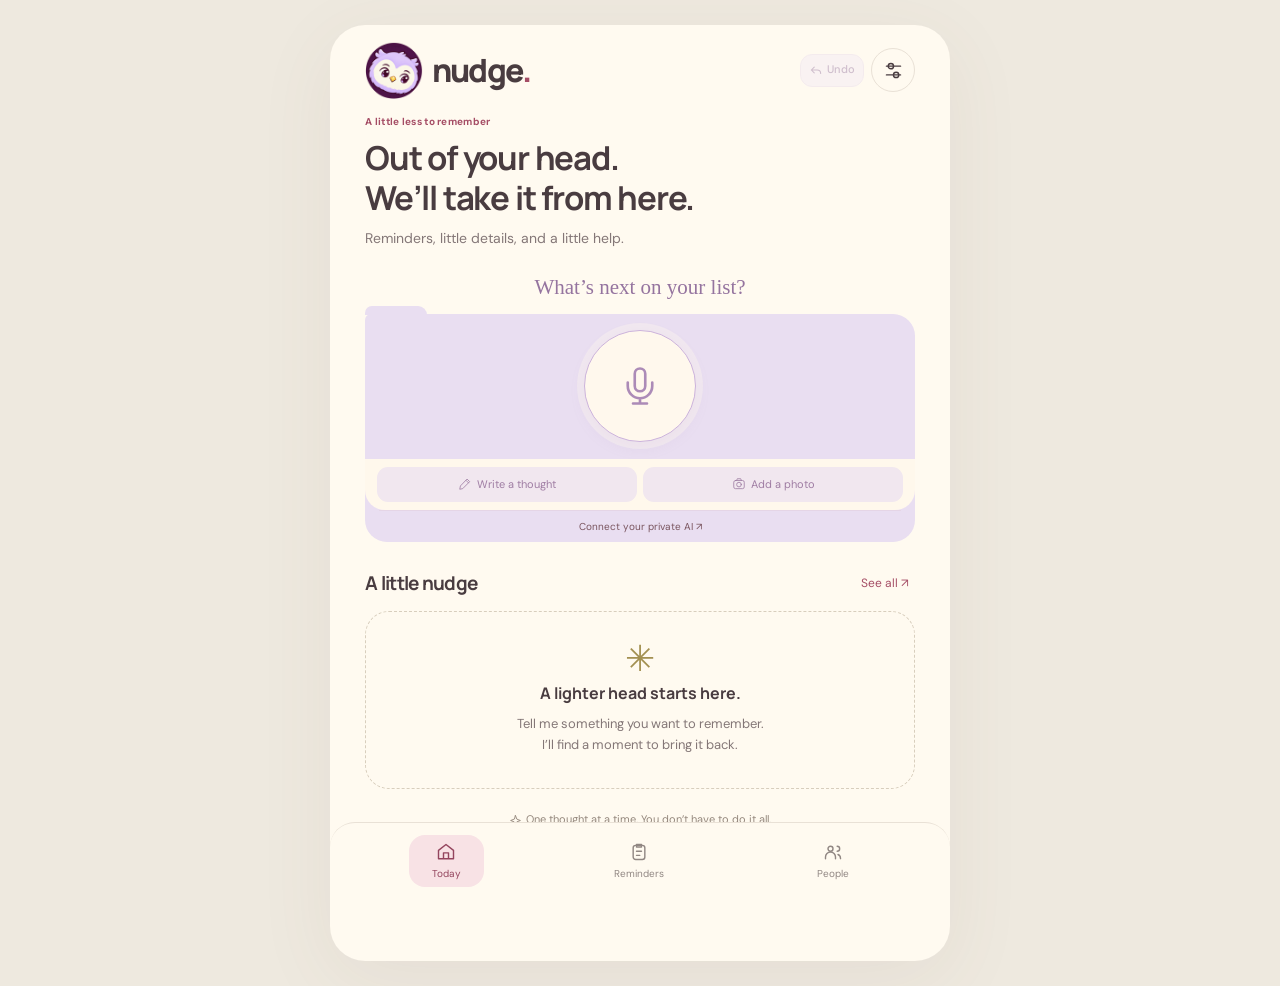
==== commit c2b4c04c: "Add dark mode and the selected notebook calendar editor" ====
--- a/index.html
+++ b/index.html
@@ -1,4 +1,4 @@
 <!doctype html>
-<html lang="en"><head><meta charset="UTF-8"><meta name="viewport" content="width=device-width, initial-scale=1, viewport-fit=cover"><meta name="theme-color" content="#fffaf0"><meta name="description" content="A little less to remember. Voice-first reminders that find their own moment."><title>Nudge · A little less to remember</title><link rel="manifest" href="manifest.webmanifest"><link rel="icon" href="icon.svg" type="image/svg+xml"><link rel="stylesheet" href="style.css"></head>
+<html lang="en"><head><meta charset="UTF-8"><meta name="viewport" content="width=device-width, initial-scale=1, viewport-fit=cover"><meta name="theme-color" content="#fffaf0"><meta name="description" content="A little less to remember. Voice-first reminders that find their own moment."><title>Nudge · A little less to remember</title><link rel="manifest" href="manifest.webmanifest"><link rel="icon" href="icon.svg" type="image/svg+xml"><script src="theme.js"></script><link rel="stylesheet" href="style.css"></head>
 <body><div class="app"><header><a class="brand" href="#home" aria-label="Nudge home"><span class="brand-icon">n</span>nudge<span class="brand-dot">.</span></a><button class="icon-button" data-page="settings" aria-label="Settings" id="settings-button"></button></header><main id="main"></main><nav aria-label="Main navigation"><button data-page="home" class="active" id="nav-home"></button><button data-page="reminders" id="nav-reminders"></button><button data-page="people" id="nav-people"></button></nav></div><div id="toast" role="status" aria-live="polite"></div><dialog id="detail"><div id="detail-content"></div></dialog><script src="timing.js"></script><script src="people-core.js"></script><script src="intent.js"></script><script src="engine.js"></script><script src="ai-client.js"></script><script src="recording.js"></script><script src="photos.js"></script><script src="people.js"></script><script src="calendar.js"></script><script src="receipts.js"></script><script src="native.js"></script><script src="backups.js"></script><script src="app.js"></script></body></html>
 
--- a/style.css
+++ b/style.css
@@ -1,105 +1,105 @@
 @import url('https://fonts.googleapis.com/css2?family=DM+Sans:wght@400;500;600;700&family=Manrope:wght@400;500;600;700;800&display=swap');
-:root{--cream:#fffaf0;--ink:#493c40;--muted:#847777;--pink:#f7d5dc;--rose:#a54d65;--yellow:#f9e9a9;--line:#e9e1d6;--white:#fffef9}*{box-sizing:border-box}body{margin:0;background:#eee9df;color:var(--ink);font-family:'DM Sans',sans-serif;font-size:15px}.app{max-width:620px;min-height:100dvh;margin:auto;background:var(--cream);padding:0 25px 110px;position:relative}header{height:94px;display:flex;align-items:center;justify-content:space-between}.brand{text-decoration:none;color:var(--ink);font-family:Manrope,sans-serif;font-size:32px;font-weight:800;letter-spacing:-1.8px;display:flex;align-items:center}.brand-icon{font-family:Georgia,serif;font-style:italic;display:grid;place-items:center;width:34px;height:34px;border-radius:50%;background:var(--pink);font-size:28px;margin-right:10px;letter-spacing:-3px;padding-right:4px}.brand-dot{color:var(--rose)}button,input,textarea,select{font:inherit}button{cursor:pointer;color:inherit;-webkit-tap-highlight-color:transparent}button:disabled{opacity:.6;cursor:wait}button:focus-visible,a:focus-visible,input:focus-visible,textarea:focus-visible,select:focus-visible{outline:3px solid #ac6b83;outline-offset:4px}button{border:0}svg{width:21px;height:21px;vertical-align:middle;fill:none;stroke:currentColor;stroke-width:1.7;stroke-linecap:round;stroke-linejoin:round}.icon-button{background:transparent;width:44px;height:44px;border-radius:50%;border:1px solid var(--line)}.eyebrow{text-transform:uppercase;letter-spacing:2px;font-size:10px;font-weight:700;color:var(--rose)}h1,h2,h3{font-family:Manrope,sans-serif}h1{font-size:33px;line-height:1.2;letter-spacing:-1.2px;margin:10px 0}h2{font-size:21px;letter-spacing:-.7px;margin:0}h3{font-size:16px;margin:0 0 8px}p{line-height:1.6}.subtitle{color:var(--muted);font-size:14px;margin:8px 0 24px}.capture{background:var(--pink);border-radius:32px;padding:29px 22px 20px;text-align:center;position:relative;overflow:hidden;margin-top:23px}.capture:before,.capture:after{content:'';position:absolute;border:1px solid #e8bac4;width:190px;height:190px;border-radius:50%;pointer-events:none}.capture:before{left:-142px;top:20px}.capture:after{right:-140px;bottom:-40px}.capture h2{font-size:24px;letter-spacing:-.8px}.capture p{font-size:13px;color:#79545e;margin:7px 0 20px}.record{display:grid;place-items:center;width:91px;height:91px;border-radius:50%;background:#fffaf4;color:var(--rose);margin:0 auto 13px;box-shadow:0 0 0 9px #ffffff30,0 6px 20px #ad6b7a18;transition:transform .2s}.record:hover{transform:scale(1.04)}.record svg{width:30px;height:30px}.record.recording{background:var(--rose);color:white;animation:breathe 1.5s infinite}.record-label{font-size:13px;font-weight:600}.text-toggle{display:block;margin:18px auto 0;border:0;border-top:1px solid #c7899a55;padding:15px 15px 0;background:transparent;color:#79545e;font-size:12px}.text-toggle svg{width:15px;height:15px;margin-right:5px}.wave{height:24px;display:flex;align-items:center;justify-content:center;gap:4px;margin-bottom:9px}.wave i{width:3px;height:7px;background:var(--rose);border-radius:3px}.wave.live i{animation:wave .65s ease-in-out infinite alternate}.wave i:nth-child(3n){height:20px;animation-delay:.2s}.wave i:nth-child(2n){height:13px;animation-delay:.4s}.transcript{white-space:pre-wrap;font-size:14px;line-height:1.6;margin:12px 0;max-height:150px;overflow:auto}.composer{margin-top:16px;text-align:left}.composer textarea{width:100%;min-height:88px;resize:vertical;border:1px solid #d7acb7;background:#fffaf6;border-radius:15px;padding:13px;color:var(--ink)}.primary{padding:12px 20px;border-radius:14px;background:var(--ink);color:white;font-weight:600;font-size:13px}.composer .primary{width:100%;margin-top:9px}.tiny{font-size:11px;color:var(--muted);line-height:1.6}.section-head{display:flex;align-items:center;justify-content:space-between;margin:28px 0 15px}.section-head button{background:none;color:var(--rose);font-size:12px}.small-label{font-size:10px;text-transform:uppercase;letter-spacing:1.6px;color:var(--muted);margin:5px 0 9px}.card{background:var(--white);border:1px solid var(--line);border-radius:23px;padding:18px;margin:10px 0;position:relative}.card.yellow{background:#fff4cc;border-color:#f1e2ae}.card-top{display:flex;gap:12px;align-items:flex-start}.check{flex-shrink:0;width:25px;height:25px;border:1.5px solid #c1b7ac;background:transparent;border-radius:50%;display:grid;place-items:center}.card.yellow .check{border-color:#bead72}.card-content{flex:1;min-width:0}.card-title{background:transparent;padding:0;text-align:left;font-size:15px;line-height:1.45;font-weight:600;overflow-wrap:anywhere}.card p{font-size:12px;color:var(--muted);margin:7px 0 9px}.tags{display:flex;gap:5px;flex-wrap:wrap;margin-top:9px}.tag{font-size:10px;border-radius:7px;padding:4px 7px;background:#f2eee6;color:#726461}.yellow .tag{background:#eddfab66}.card-actions{display:flex;align-items:center;justify-content:space-between;border-top:1px solid #e9e1d6aa;margin-top:14px;padding-top:11px;font-size:11px;color:var(--muted);gap:10px}.card-actions button{background:transparent;color:var(--rose);font-size:11px;padding:4px 0}.card-actions svg{width:13px;height:13px;margin-right:4px}.empty{text-align:center;padding:23px 15px;border:1px dashed #d8cebd;border-radius:24px}.empty .flower{color:#a39051;font-size:36px}.empty p{font-size:13px;color:var(--muted);margin:10px 0}.empty button{background:var(--yellow);padding:10px 18px;border-radius:12px;font-size:12px}.footnote{text-align:center;color:#94877c;font-size:11px;margin:22px 0}.footnote svg{width:13px;height:13px;margin-right:4px}nav{position:fixed;bottom:0;left:50%;transform:translateX(-50%);width:min(620px,100%);padding:12px 25px calc(13px + env(safe-area-inset-bottom));display:flex;justify-content:space-around;background:#fffaf0f5;border-top:1px solid var(--line);backdrop-filter:blur(12px);z-index:5}nav button{display:flex;gap:5px;align-items:center;flex-direction:column;background:transparent;font-size:10px;color:#918783;padding:7px 23px;border-radius:16px}nav button.active{background:#f8e2e5;color:#94455e}nav svg{width:20px;height:20px}.search{width:100%;background:var(--white);border:1px solid var(--line);padding:14px 16px;border-radius:15px;margin:13px 0}.filters{display:flex;gap:7px;overflow:auto;padding:4px 2px 13px}.chip{padding:8px 13px;white-space:nowrap;background:#efeade;border-radius:20px;font-size:12px}.chip.active{background:var(--ink);color:var(--cream)}.setting{padding:19px;background:var(--white);border:1px solid var(--line);border-radius:21px;margin:13px 0}.setting p{color:var(--muted);font-size:12px;margin:6px 0 15px}.setting label{display:flex;align-items:center;justify-content:space-between;font-size:13px;margin:13px 0;gap:10px}.setting input[type=time],.setting select{border:1px solid var(--line);border-radius:9px;padding:8px;background:var(--cream);max-width:150px}.secondary{padding:11px 15px;border-radius:12px;background:#f3eadf;font-size:12px}.danger{color:#a13a4f}.demo-note{font-size:11px;color:#8a6a39;display:flex;justify-content:space-between;background:#f9edc5;padding:11px 14px;border-radius:12px;margin:14px 0}.demo-note button{background:none;text-decoration:underline;font-size:11px}.status-note{padding:10px 14px;font-size:11px;color:var(--muted);background:#f2ebdf;border-radius:12px;margin-top:14px;line-height:1.6}#toast{position:fixed;left:50%;bottom:105px;transform:translateX(-50%);background:var(--ink);color:white;padding:14px 20px;border-radius:17px;font-size:13px;max-width:90vw;width:max-content;box-shadow:0 5px 20px #493c4020;opacity:0;pointer-events:none;transition:opacity .2s;z-index:30}#toast.show{opacity:1}dialog{border:0;border-radius:27px;padding:25px;background:var(--cream);color:var(--ink);width:calc(100% - 36px);max-width:480px;max-height:85dvh;overflow:auto}dialog::backdrop{background:#493c4066;backdrop-filter:blur(4px)}dialog textarea,dialog input[type=text]{width:100%;padding:12px;background:var(--white);border:1px solid var(--line);border-radius:12px;color:var(--ink)}dialog .dialog-actions{display:flex;gap:8px;justify-content:flex-end;flex-wrap:wrap;margin-top:22px}.close{float:right;background:transparent;font-size:21px}.spacer{height:10px}.original{font-size:13px;color:var(--muted);font-style:italic;overflow-wrap:anywhere}@keyframes breathe{50%{box-shadow:0 0 0 14px #ad53651c}}@keyframes wave{to{height:4px}}@media(min-width:700px){body{padding:25px 0}.app{border-radius:35px;box-shadow:0 18px 80px #6e584c12;min-height:calc(100dvh - 50px);padding-left:35px;padding-right:35px}nav{border-radius:25px 25px 0 0}header{height:90px}.capture{padding-top:30px;padding-bottom:23px}}@media(prefers-reduced-motion:reduce){*,*:before,*:after{animation:none!important;transition:none!important}}
+:root{--cream:var(--tone-fffaf0);--ink:var(--tone-493c40);--muted:var(--tone-847777);--pink:var(--tone-f7d5dc);--rose:var(--tone-a54d65);--yellow:var(--tone-f9e9a9);--line:var(--tone-e9e1d6);--white:var(--tone-fffef9)}*{box-sizing:border-box}body{margin:0;background:var(--tone-eee9df);color:var(--ink);font-family:'DM Sans',sans-serif;font-size:15px}.app{max-width:620px;min-height:100dvh;margin:auto;background:var(--cream);padding:0 25px 110px;position:relative}header{height:94px;display:flex;align-items:center;justify-content:space-between}.brand{text-decoration:none;color:var(--ink);font-family:Manrope,sans-serif;font-size:32px;font-weight:800;letter-spacing:-1.8px;display:flex;align-items:center}.brand-icon{font-family:Georgia,serif;font-style:italic;display:grid;place-items:center;width:34px;height:34px;border-radius:50%;background:var(--pink);font-size:28px;margin-right:10px;letter-spacing:-3px;padding-right:4px}.brand-dot{color:var(--rose)}button,input,textarea,select{font:inherit}button{cursor:pointer;color:inherit;-webkit-tap-highlight-color:transparent}button:disabled{opacity:.6;cursor:wait}button:focus-visible,a:focus-visible,input:focus-visible,textarea:focus-visible,select:focus-visible{outline:3px solid var(--tone-ac6b83);outline-offset:4px}button{border:0}svg{width:21px;height:21px;vertical-align:middle;fill:none;stroke:currentColor;stroke-width:1.7;stroke-linecap:round;stroke-linejoin:round}.icon-button{background:transparent;width:44px;height:44px;border-radius:50%;border:1px solid var(--line)}.eyebrow{text-transform:uppercase;letter-spacing:2px;font-size:10px;font-weight:700;color:var(--rose)}h1,h2,h3{font-family:Manrope,sans-serif}h1{font-size:33px;line-height:1.2;letter-spacing:-1.2px;margin:10px 0}h2{font-size:21px;letter-spacing:-.7px;margin:0}h3{font-size:16px;margin:0 0 8px}p{line-height:1.6}.subtitle{color:var(--muted);font-size:14px;margin:8px 0 24px}.capture{background:var(--pink);border-radius:32px;padding:29px 22px 20px;text-align:center;position:relative;overflow:hidden;margin-top:23px}.capture:before,.capture:after{content:'';position:absolute;border:1px solid var(--tone-e8bac4);width:190px;height:190px;border-radius:50%;pointer-events:none}.capture:before{left:-142px;top:20px}.capture:after{right:-140px;bottom:-40px}.capture h2{font-size:24px;letter-spacing:-.8px}.capture p{font-size:13px;color:var(--tone-79545e);margin:7px 0 20px}.record{display:grid;place-items:center;width:91px;height:91px;border-radius:50%;background:var(--tone-fffaf4);color:var(--rose);margin:0 auto 13px;box-shadow:0 0 0 9px var(--tone-ffffff30),0 6px 20px var(--tone-ad6b7a18);transition:transform .2s}.record:hover{transform:scale(1.04)}.record svg{width:30px;height:30px}.record.recording{background:var(--rose);color:white;animation:breathe 1.5s infinite}.record-label{font-size:13px;font-weight:600}.text-toggle{display:block;margin:18px auto 0;border:0;border-top:1px solid var(--tone-c7899a55);padding:15px 15px 0;background:transparent;color:var(--tone-79545e);font-size:12px}.text-toggle svg{width:15px;height:15px;margin-right:5px}.wave{height:24px;display:flex;align-items:center;justify-content:center;gap:4px;margin-bottom:9px}.wave i{width:3px;height:7px;background:var(--rose);border-radius:3px}.wave.live i{animation:wave .65s ease-in-out infinite alternate}.wave i:nth-child(3n){height:20px;animation-delay:.2s}.wave i:nth-child(2n){height:13px;animation-delay:.4s}.transcript{white-space:pre-wrap;font-size:14px;line-height:1.6;margin:12px 0;max-height:150px;overflow:auto}.composer{margin-top:16px;text-align:left}.composer textarea{width:100%;min-height:88px;resize:vertical;border:1px solid var(--tone-d7acb7);background:var(--tone-fffaf6);border-radius:15px;padding:13px;color:var(--ink)}.primary{padding:12px 20px;border-radius:14px;background:var(--ink);color:white;font-weight:600;font-size:13px}.composer .primary{width:100%;margin-top:9px}.tiny{font-size:11px;color:var(--muted);line-height:1.6}.section-head{display:flex;align-items:center;justify-content:space-between;margin:28px 0 15px}.section-head button{background:none;color:var(--rose);font-size:12px}.small-label{font-size:10px;text-transform:uppercase;letter-spacing:1.6px;color:var(--muted);margin:5px 0 9px}.card{background:var(--white);border:1px solid var(--line);border-radius:23px;padding:18px;margin:10px 0;position:relative}.card.yellow{background:var(--tone-fff4cc);border-color:var(--tone-f1e2ae)}.card-top{display:flex;gap:12px;align-items:flex-start}.check{flex-shrink:0;width:25px;height:25px;border:1.5px solid var(--tone-c1b7ac);background:transparent;border-radius:50%;display:grid;place-items:center}.card.yellow .check{border-color:var(--tone-bead72)}.card-content{flex:1;min-width:0}.card-title{background:transparent;padding:0;text-align:left;font-size:15px;line-height:1.45;font-weight:600;overflow-wrap:anywhere}.card p{font-size:12px;color:var(--muted);margin:7px 0 9px}.tags{display:flex;gap:5px;flex-wrap:wrap;margin-top:9px}.tag{font-size:10px;border-radius:7px;padding:4px 7px;background:var(--tone-f2eee6);color:var(--tone-726461)}.yellow .tag{background:var(--tone-eddfab66)}.card-actions{display:flex;align-items:center;justify-content:space-between;border-top:1px solid var(--tone-e9e1d6aa);margin-top:14px;padding-top:11px;font-size:11px;color:var(--muted);gap:10px}.card-actions button{background:transparent;color:var(--rose);font-size:11px;padding:4px 0}.card-actions svg{width:13px;height:13px;margin-right:4px}.empty{text-align:center;padding:23px 15px;border:1px dashed var(--tone-d8cebd);border-radius:24px}.empty .flower{color:var(--tone-a39051);font-size:36px}.empty p{font-size:13px;color:var(--muted);margin:10px 0}.empty button{background:var(--yellow);padding:10px 18px;border-radius:12px;font-size:12px}.footnote{text-align:center;color:var(--tone-94877c);font-size:11px;margin:22px 0}.footnote svg{width:13px;height:13px;margin-right:4px}nav{position:fixed;bottom:0;left:50%;transform:translateX(-50%);width:min(620px,100%);padding:12px 25px calc(13px + env(safe-area-inset-bottom));display:flex;justify-content:space-around;background:var(--tone-fffaf0f5);border-top:1px solid var(--line);backdrop-filter:blur(12px);z-index:5}nav button{display:flex;gap:5px;align-items:center;flex-direction:column;background:transparent;font-size:10px;color:var(--tone-918783);padding:7px 23px;border-radius:16px}nav button.active{background:var(--tone-f8e2e5);color:var(--tone-94455e)}nav svg{width:20px;height:20px}.search{width:100%;background:var(--white);border:1px solid var(--line);padding:14px 16px;border-radius:15px;margin:13px 0}.filters{display:flex;gap:7px;overflow:auto;padding:4px 2px 13px}.chip{padding:8px 13px;white-space:nowrap;background:var(--tone-efeade);border-radius:20px;font-size:12px}.chip.active{background:var(--ink);color:var(--cream)}.setting{padding:19px;background:var(--white);border:1px solid var(--line);border-radius:21px;margin:13px 0}.setting p{color:var(--muted);font-size:12px;margin:6px 0 15px}.setting label{display:flex;align-items:center;justify-content:space-between;font-size:13px;margin:13px 0;gap:10px}.setting input[type=time],.setting select{border:1px solid var(--line);border-radius:9px;padding:8px;background:var(--cream);max-width:150px}.secondary{padding:11px 15px;border-radius:12px;background:var(--tone-f3eadf);font-size:12px}.danger{color:var(--tone-a13a4f)}.demo-note{font-size:11px;color:var(--tone-8a6a39);display:flex;justify-content:space-between;background:var(--tone-f9edc5);padding:11px 14px;border-radius:12px;margin:14px 0}.demo-note button{background:none;text-decoration:underline;font-size:11px}.status-note{padding:10px 14px;font-size:11px;color:var(--muted);background:var(--tone-f2ebdf);border-radius:12px;margin-top:14px;line-height:1.6}#toast{position:fixed;left:50%;bottom:105px;transform:translateX(-50%);background:var(--ink);color:white;padding:14px 20px;border-radius:17px;font-size:13px;max-width:90vw;width:max-content;box-shadow:0 5px 20px var(--tone-493c4020);opacity:0;pointer-events:none;transition:opacity .2s;z-index:30}#toast.show{opacity:1}dialog{border:0;border-radius:27px;padding:25px;background:var(--cream);color:var(--ink);width:calc(100% - 36px);max-width:480px;max-height:85dvh;overflow:auto}dialog::backdrop{background:var(--tone-493c4066);backdrop-filter:blur(4px)}dialog textarea,dialog input[type=text]{width:100%;padding:12px;background:var(--white);border:1px solid var(--line);border-radius:12px;color:var(--ink)}dialog .dialog-actions{display:flex;gap:8px;justify-content:flex-end;flex-wrap:wrap;margin-top:22px}.close{float:right;background:transparent;font-size:21px}.spacer{height:10px}.original{font-size:13px;color:var(--muted);font-style:italic;overflow-wrap:anywhere}@keyframes breathe{50%{box-shadow:0 0 0 14px var(--tone-ad53651c)}}@keyframes wave{to{height:4px}}@media(min-width:700px){body{padding:25px 0}.app{border-radius:35px;box-shadow:0 18px 80px var(--tone-6e584c12);min-height:calc(100dvh - 50px);padding-left:35px;padding-right:35px}nav{border-radius:25px 25px 0 0}header{height:90px}.capture{padding-top:30px;padding-bottom:23px}}@media(prefers-reduced-motion:reduce){*,*:before,*:after{animation:none!important;transition:none!important}}
 #connect-form input[type=password]{width:100%;min-width:0;background:var(--cream);border:1px solid var(--line);border-radius:12px;padding:12px}#connect-form label:first-child{display:block}#connect-form label:first-child input{display:block;margin-top:8px}#connect-status{overflow-wrap:anywhere}#audio-recovery button{margin-top:7px}.capture[aria-busy=true]{opacity:.8}
 /* A comfortable handwritten tick, optically centred within its circle. */
-.check{padding:0;line-height:0;display:inline-grid;place-items:center;vertical-align:middle}.check svg{display:block;width:22px;height:22px;flex:none;overflow:visible}.check:has(svg){background:#f5d8df;border-color:#d6a2b0;color:#89425b}.check:has(svg) path{stroke:none;fill:currentColor}
-nav button{padding:7px 12px;min-width:60px}.people-toolbar{display:flex;align-items:center;gap:10px}.people-toolbar .search{flex:1;min-width:0}.people-toolbar .secondary{white-space:nowrap}.people-toolbar svg{width:15px;height:15px}.people-grid{display:grid;grid-template-columns:repeat(2,minmax(0,1fr));gap:13px;margin:14px 0}.person-card{display:flex;align-items:center;flex-direction:column;text-align:center;background:var(--white);border:1px solid var(--line);border-radius:25px;padding:23px 13px;gap:8px;min-width:0}.person-card strong{font:700 20px Manrope,sans-serif;letter-spacing:-.5px;overflow-wrap:anywhere}.person-card>span:not(.avatar){color:var(--muted);font-size:11px;line-height:1.6}.person-card small{color:var(--rose);font-size:10px}.avatar{display:inline-grid;place-items:center;width:70px;height:70px;background:#f6dce1;border-radius:50%;color:var(--rose);font:700 23px Manrope,sans-serif;overflow:hidden;border:4px solid #fff8f0;box-shadow:0 0 0 1px #e6d5cf}.avatar img{width:100%;height:100%;object-fit:cover}.avatar.large{width:106px;height:106px;font-size:33px}.avatar-button{background:none;padding:0;border-radius:50%}.person-hero{text-align:center;padding:12px 0 20px}.person-hero h1{margin-top:16px}.person-actions{display:flex;gap:9px;justify-content:center}.back-button{background:none;padding:10px 0;color:var(--rose);font-size:13px}.person-group{margin:13px 0;border:1px solid var(--line);border-radius:22px;background:var(--white);padding:17px}.person-group summary{cursor:pointer;font-weight:700;font-size:15px}.person-group summary span{float:right;color:var(--muted);font-size:12px;font-weight:400}.person-note{padding:13px 0;border-bottom:1px solid var(--line)}.person-note:last-child{border:0;padding-bottom:0}.person-note p{margin:6px 0;white-space:pre-wrap;overflow-wrap:anywhere;font-size:14px}.note-heading{display:flex;align-items:center;justify-content:space-between}.note-heading strong{font-size:13px}.note-edit{background:none;width:30px;height:30px;color:var(--muted)}.note-edit svg{width:15px;height:15px}.saved-link{color:var(--rose);font-size:12px}.note-images{display:flex;gap:8px;flex-wrap:wrap;margin-top:12px}.note-images button{padding:0;background:none}.note-images img{width:85px;height:85px;object-fit:cover;border-radius:13px}.field-label{display:block;margin:18px 0 7px;font-size:13px}.field-label input,.field-label select{margin-top:7px;width:100%}dialog select,dialog input[type=number]{border:1px solid var(--line);background:var(--white);border-radius:12px;padding:10px;color:var(--ink);min-width:0;max-width:100%}.birthday-fields{display:grid;grid-template-columns:1fr 1.2fr 1.4fr;gap:10px}.birthday-fields label{font-size:11px;color:var(--muted)}.birthday-fields input,.birthday-fields select{display:block;width:100%;margin-top:5px}dialog textarea{min-height:110px;resize:vertical;margin-top:16px}dialog input[type=file]{font-size:12px}.expanded-photo{display:block;max-width:100%;max-height:65dvh;border-radius:16px;margin:25px auto 0}.assistant-answer{padding:20px;background:#f7edc7;border-radius:25px;margin-top:19px;border:1px solid #eadcae}.assistant-answer>.section-head{margin:0 0 14px}.assistant-answer h2{font-size:17px}.assistant-answer h2 svg{width:17px;height:17px}.answer-text{font-size:14px;line-height:1.7;overflow-wrap:anywhere}.answer-note{display:flex;flex-direction:column;gap:5px;text-align:left;width:100%;background:#fffaf2;margin-top:10px;padding:12px;border-radius:13px}.answer-note strong{font-size:11px;color:var(--rose)}.answer-note span{font-size:13px}.capture-attachments{display:flex;justify-content:center;gap:10px;margin-top:12px}.capture-attachments>div{position:relative}.capture-attachments img{width:70px;height:70px;object-fit:cover;border-radius:14px}.capture-attachments button{position:absolute;right:-5px;top:-5px;border-radius:50%;width:24px;height:24px;background:var(--cream)}.capture .text-toggle{margin-top:12px}.person-note a{overflow-wrap:anywhere}
-.person-actions{flex-wrap:wrap}.person-photo-action .text-toggle{border:0;margin:8px auto 16px;padding:0}.person-photo-action svg{width:15px;height:15px;margin-right:5px}.photo-editor{padding:15px 0}.photo-editor-head{display:flex;flex-direction:column;gap:5px;margin:15px 0}.photo-editor-head strong{font-size:14px}.portrait-preview{width:180px;height:180px;position:relative;margin:15px auto 20px;border-radius:50%;overflow:hidden;background:#f5e3e1;box-shadow:0 0 0 5px #fdf0e7}.portrait-preview canvas{display:block;width:100%;height:100%}.portrait-placeholder{position:absolute;inset:0;display:grid;place-items:center;color:var(--rose)}.portrait-placeholder svg{width:40px;height:40px}.photo-options{display:flex;justify-content:center;gap:8px;flex-wrap:wrap}.photo-options button{font-size:12px}.photo-options svg{width:16px;height:16px}.crop-sliders{padding:10px 4px}.crop-sliders label{display:block;font-size:12px;color:var(--muted);margin:13px 0}.crop-sliders input{display:block;width:100%;accent-color:var(--rose);margin-top:9px}.crop-sliders .text-toggle{border:0;color:var(--rose);padding:0;margin-top:16px}.picture-preview-list{display:flex;flex-wrap:wrap;gap:10px;margin:12px 0 20px}.picture-preview-item{position:relative}.picture-preview-item img{display:block;width:80px;height:80px;border-radius:14px;object-fit:cover}.picture-preview-item button{position:absolute;top:-7px;right:-7px;width:25px;height:25px;background:var(--ink);color:white;border:2px solid var(--cream);border-radius:50%;line-height:18px;font-size:17px;padding:0}.category-add-photos{background:none;color:var(--rose);font-size:11px;padding:12px 0 0}.category-add-photos svg{width:14px;height:14px;margin-right:4px}#photo-gallery{max-width:900px;width:calc(100vw - 24px);padding:18px;background:#292127;color:var(--cream);max-height:94dvh}#photo-gallery::backdrop{background:#241d24dd}#photo-gallery figure{margin:20px 0 0;text-align:center}#photo-gallery figure img{display:block;max-width:100%;max-height:70dvh;object-fit:contain;border-radius:14px;margin:auto}#photo-gallery figcaption{font-size:12px;color:#d9cacf;margin:14px}.gallery-close{display:block;margin-left:auto;background:none;color:var(--cream);width:35px;height:35px;border-radius:50%;font-size:25px}.gallery-controls{display:flex;justify-content:center;gap:25px;margin-bottom:4px}.gallery-controls button{width:50px;height:40px;border-radius:14px;background:#59434d;color:var(--cream);font-size:22px}[hidden]{display:none!important}nav button{padding:7px 23px}
-.record.recording{background:#d3374d;color:#fff;box-shadow:0 0 0 10px #df4a5c22;animation:record-alert 1s ease-in-out infinite}.record.recording.paused{background:#8a6871;animation:none}.record-label .recording-dot{display:inline-block;width:9px;height:9px;border-radius:50%;background:#d3374d;margin-right:6px;animation:dot-blink 1s infinite}.record-label strong{color:#a8263e;letter-spacing:1.4px;font-size:13px}.record-label small{display:block;font-size:11px;color:#79545e;margin-top:7px}.pause-recording{display:block;background:#fff8f2;border-radius:20px;padding:8px 18px;font-size:12px;margin:13px auto 3px;color:#844258}.wave.voice-reactive i{animation:none!important;transition:height .07s}.processing .record{opacity:.45}.processing #wave{opacity:.5}#loading-dots{display:flex;gap:6px;justify-content:center;margin:15px 0}#loading-dots i{width:8px;height:8px;border-radius:50%;background:var(--rose);animation:loading-hop .7s infinite alternate}#loading-dots i:nth-child(2){animation-delay:.15s}#loading-dots i:nth-child(3){animation-delay:.3s}.settings-group{padding:17px 19px;background:var(--white);border:1px solid var(--line);border-radius:20px;margin:12px 0}.settings-group>summary{font:700 15px Manrope,sans-serif;cursor:pointer}.settings-group[open]>summary{margin-bottom:16px}.settings-group p{font-size:12px;color:var(--muted)}.settings-group input[type=time],.settings-group select{max-width:160px;padding:9px;border-radius:10px;border:1px solid var(--line)}.settings-group label:not(.field-label){display:flex;align-items:center;justify-content:space-between;gap:10px;margin:13px 0;font-size:13px}.settings-group input[type=password]{width:100%;border:1px solid var(--line);border-radius:12px;padding:11px;background:var(--cream)}.settings-group .photo-options{justify-content:flex-start}.settings-group #connect-form label:first-child{display:block}.settings-group #connect-form input[type=password]{display:block;margin-top:8px}.settings-group #connect-form label:nth-child(2){justify-content:flex-start}.recent-saved{display:flex;flex-direction:column;gap:5px;text-align:left;background:#f6efd9;border:1px solid #ece0b9;border-radius:16px;padding:13px 15px;width:100%;margin-top:17px}.recent-saved span{font-size:10px;color:var(--rose);letter-spacing:1px;text-transform:uppercase}.recent-saved strong{font-size:13px;font-weight:500}.recent-saved small{font-size:10px;color:var(--muted)}#save-receipt{position:fixed;inset:0;z-index:40;background:#493c4033;backdrop-filter:blur(3px);display:grid;place-items:center;padding:24px}.receipt-paper{background:var(--cream);width:min(440px,100%);padding:25px;border-radius:25px;box-shadow:0 20px 90px #493c4033;transition:transform .55s cubic-bezier(.7,-.1,1,.5),opacity .5s;transform-origin:center}.receipt-paper h2{margin:10px 0 20px;font-size:21px}.receipt-row{display:flex;align-items:center;gap:12px;padding:12px 0;border-top:1px solid var(--line)}.receipt-row>div{flex:1;min-width:0}.receipt-row strong,.receipt-row small{display:block;overflow-wrap:anywhere}.receipt-row strong{font-size:14px;line-height:1.4}.receipt-row small{font-size:11px;color:var(--rose);margin-top:6px}.receipt-row .icon-button{flex-shrink:0;width:35px;height:35px}.receipt-row svg{width:15px;height:15px}.filed-pulse{animation:filed-glow .65s ease-out!important}.reminder-title{margin:0}.reminder-title h1{margin-bottom:0}.calendar-toolbar{display:flex;align-items:center;justify-content:space-between;margin:20px 0 14px}.calendar-toolbar h2{text-transform:capitalize;font-size:20px}.calendar-legend{display:flex;justify-content:space-between;gap:5px;font-size:9px;color:var(--muted);margin:12px 0 16px}.calendar-grid{display:grid;grid-template-columns:repeat(7,minmax(0,1fr));gap:5px;background:#f2e8df;padding:10px;border-radius:25px}.weekday{text-align:center;font-size:11px;color:var(--muted);padding:5px}.calendar-day{aspect-ratio:.85;min-width:0;background:#fffaf4;border:1px solid #e9dcd0;border-radius:13px;font-size:13px;padding:7px 2px;display:flex;flex-direction:column;align-items:center;justify-content:space-between}.calendar-day small{font-size:9px;white-space:nowrap}.calendar-day:nth-of-type(3n){background:#f8e4eb}.calendar-day:nth-of-type(5n){background:#f7edc8}.calendar-day:nth-of-type(7n){background:#e6eee4}.calendar-day.outside{opacity:.4}.calendar-day.selected{outline:2px solid #a65770;background:#f4d5df;outline-offset:0}.calendar-day.today>span{border-bottom:2px solid var(--rose)}.calendar-item{display:flex;align-items:center;gap:13px;width:100%;text-align:left;border-radius:18px;background:#f8e0e8;padding:15px;margin:10px 0}.calendar-item>span{font-size:23px}.calendar-item strong,.calendar-item small{display:block}.calendar-item strong{font-size:13px;line-height:1.5}.calendar-item small{font-size:10px;color:var(--muted);margin-top:5px}.calendar-item.kind-reminder{background:#f7edc5}.calendar-item.kind-device{background:#e6eee3}.calendar-item.kind-event{background:#eae4f3}.event-times{display:grid;grid-template-columns:1fr 1fr;gap:10px}.event-times input{width:100%;min-width:0;font-size:12px}dialog input[type=datetime-local]{width:100%;padding:11px;border-radius:12px;border:1px solid var(--line);background:var(--white);color:var(--ink);margin-top:7px}@keyframes record-alert{50%{box-shadow:0 0 0 17px #df4a5c11;filter:brightness(1.15)}}@keyframes dot-blink{50%{opacity:.25}}@keyframes loading-hop{to{transform:translateY(-8px);opacity:.4}}@keyframes filed-glow{40%{box-shadow:0 0 0 15px #f1bf5b55;transform:scale(1.13)}}@media(prefers-reduced-motion:reduce){.record,.recording-dot,#loading-dots i,.filed-pulse{animation:none!important}.receipt-paper{transition:none!important}}@media(max-width:380px){.calendar-grid{gap:3px;padding:7px}.calendar-day{font-size:11px}.calendar-day small{font-size:8px}.event-times{grid-template-columns:1fr}}
-
-.preview-switch{display:flex;justify-content:space-between;align-items:center;gap:15px}.preview-switch input{appearance:none;flex-shrink:0;width:44px;height:26px;border-radius:18px;background:#ded5cf;position:relative;cursor:pointer;transition:background .15s}.preview-switch input:before{content:"";position:absolute;top:3px;left:3px;width:20px;height:20px;background:white;border-radius:50%;box-shadow:0 1px 4px #493c4022;transition:transform .15s}.preview-switch input:checked{background:var(--rose)}.preview-switch input:checked:before{transform:translateX(18px)}.preview-switch input:disabled{opacity:.5}
+.check{padding:0;line-height:0;display:inline-grid;place-items:center;vertical-align:middle}.check svg{display:block;width:22px;height:22px;flex:none;overflow:visible}.check:has(svg){background:var(--tone-f5d8df);border-color:var(--tone-d6a2b0);color:var(--tone-89425b)}.check:has(svg) path{stroke:none;fill:currentColor}
+nav button{padding:7px 12px;min-width:60px}.people-toolbar{display:flex;align-items:center;gap:10px}.people-toolbar .search{flex:1;min-width:0}.people-toolbar .secondary{white-space:nowrap}.people-toolbar svg{width:15px;height:15px}.people-grid{display:grid;grid-template-columns:repeat(2,minmax(0,1fr));gap:13px;margin:14px 0}.person-card{display:flex;align-items:center;flex-direction:column;text-align:center;background:var(--white);border:1px solid var(--line);border-radius:25px;padding:23px 13px;gap:8px;min-width:0}.person-card strong{font:700 20px Manrope,sans-serif;letter-spacing:-.5px;overflow-wrap:anywhere}.person-card>span:not(.avatar){color:var(--muted);font-size:11px;line-height:1.6}.person-card small{color:var(--rose);font-size:10px}.avatar{display:inline-grid;place-items:center;width:70px;height:70px;background:var(--tone-f6dce1);border-radius:50%;color:var(--rose);font:700 23px Manrope,sans-serif;overflow:hidden;border:4px solid var(--tone-fff8f0);box-shadow:0 0 0 1px var(--tone-e6d5cf)}.avatar img{width:100%;height:100%;object-fit:cover}.avatar.large{width:106px;height:106px;font-size:33px}.avatar-button{background:none;padding:0;border-radius:50%}.person-hero{text-align:center;padding:12px 0 20px}.person-hero h1{margin-top:16px}.person-actions{display:flex;gap:9px;justify-content:center}.back-button{background:none;padding:10px 0;color:var(--rose);font-size:13px}.person-group{margin:13px 0;border:1px solid var(--line);border-radius:22px;background:var(--white);padding:17px}.person-group summary{cursor:pointer;font-weight:700;font-size:15px}.person-group summary span{float:right;color:var(--muted);font-size:12px;font-weight:400}.person-note{padding:13px 0;border-bottom:1px solid var(--line)}.person-note:last-child{border:0;padding-bottom:0}.person-note p{margin:6px 0;white-space:pre-wrap;overflow-wrap:anywhere;font-size:14px}.note-heading{display:flex;align-items:center;justify-content:space-between}.note-heading strong{font-size:13px}.note-edit{background:none;width:30px;height:30px;color:var(--muted)}.note-edit svg{width:15px;height:15px}.saved-link{color:var(--rose);font-size:12px}.note-images{display:flex;gap:8px;flex-wrap:wrap;margin-top:12px}.note-images button{padding:0;background:none}.note-images img{width:85px;height:85px;object-fit:cover;border-radius:13px}.field-label{display:block;margin:18px 0 7px;font-size:13px}.field-label input,.field-label select{margin-top:7px;width:100%}dialog select,dialog input[type=number]{border:1px solid var(--line);background:var(--white);border-radius:12px;padding:10px;color:var(--ink);min-width:0;max-width:100%}.birthday-fields{display:grid;grid-template-columns:1fr 1.2fr 1.4fr;gap:10px}.birthday-fields label{font-size:11px;color:var(--muted)}.birthday-fields input,.birthday-fields select{display:block;width:100%;margin-top:5px}dialog textarea{min-height:110px;resize:vertical;margin-top:16px}dialog input[type=file]{font-size:12px}.expanded-photo{display:block;max-width:100%;max-height:65dvh;border-radius:16px;margin:25px auto 0}.assistant-answer{padding:20px;background:var(--tone-f7edc7);border-radius:25px;margin-top:19px;border:1px solid var(--tone-eadcae)}.assistant-answer>.section-head{margin:0 0 14px}.assistant-answer h2{font-size:17px}.assistant-answer h2 svg{width:17px;height:17px}.answer-text{font-size:14px;line-height:1.7;overflow-wrap:anywhere}.answer-note{display:flex;flex-direction:column;gap:5px;text-align:left;width:100%;background:var(--tone-fffaf2);margin-top:10px;padding:12px;border-radius:13px}.answer-note strong{font-size:11px;color:var(--rose)}.answer-note span{font-size:13px}.capture-attachments{display:flex;justify-content:center;gap:10px;margin-top:12px}.capture-attachments>div{position:relative}.capture-attachments img{width:70px;height:70px;object-fit:cover;border-radius:14px}.capture-attachments button{position:absolute;right:-5px;top:-5px;border-radius:50%;width:24px;height:24px;background:var(--cream)}.capture .text-toggle{margin-top:12px}.person-note a{overflow-wrap:anywhere}
+.person-actions{flex-wrap:wrap}.person-photo-action .text-toggle{border:0;margin:8px auto 16px;padding:0}.person-photo-action svg{width:15px;height:15px;margin-right:5px}.photo-editor{padding:15px 0}.photo-editor-head{display:flex;flex-direction:column;gap:5px;margin:15px 0}.photo-editor-head strong{font-size:14px}.portrait-preview{width:180px;height:180px;position:relative;margin:15px auto 20px;border-radius:50%;overflow:hidden;background:var(--tone-f5e3e1);box-shadow:0 0 0 5px var(--tone-fdf0e7)}.portrait-preview canvas{display:block;width:100%;height:100%}.portrait-placeholder{position:absolute;inset:0;display:grid;place-items:center;color:var(--rose)}.portrait-placeholder svg{width:40px;height:40px}.photo-options{display:flex;justify-content:center;gap:8px;flex-wrap:wrap}.photo-options button{font-size:12px}.photo-options svg{width:16px;height:16px}.crop-sliders{padding:10px 4px}.crop-sliders label{display:block;font-size:12px;color:var(--muted);margin:13px 0}.crop-sliders input{display:block;width:100%;accent-color:var(--rose);margin-top:9px}.crop-sliders .text-toggle{border:0;color:var(--rose);padding:0;margin-top:16px}.picture-preview-list{display:flex;flex-wrap:wrap;gap:10px;margin:12px 0 20px}.picture-preview-item{position:relative}.picture-preview-item img{display:block;width:80px;height:80px;border-radius:14px;object-fit:cover}.picture-preview-item button{position:absolute;top:-7px;right:-7px;width:25px;height:25px;background:var(--ink);color:white;border:2px solid var(--cream);border-radius:50%;line-height:18px;font-size:17px;padding:0}.category-add-photos{background:none;color:var(--rose);font-size:11px;padding:12px 0 0}.category-add-photos svg{width:14px;height:14px;margin-right:4px}#photo-gallery{max-width:900px;width:calc(100vw - 24px);padding:18px;background:var(--tone-292127);color:var(--cream);max-height:94dvh}#photo-gallery::backdrop{background:var(--tone-241d24dd)}#photo-gallery figure{margin:20px 0 0;text-align:center}#photo-gallery figure img{display:block;max-width:100%;max-height:70dvh;object-fit:contain;border-radius:14px;margin:auto}#photo-gallery figcaption{font-size:12px;color:var(--tone-d9cacf);margin:14px}.gallery-close{display:block;margin-left:auto;background:none;color:var(--cream);width:35px;height:35px;border-radius:50%;font-size:25px}.gallery-controls{display:flex;justify-content:center;gap:25px;margin-bottom:4px}.gallery-controls button{width:50px;height:40px;border-radius:14px;background:var(--tone-59434d);color:var(--cream);font-size:22px}[hidden]{display:none!important}nav button{padding:7px 23px}
+.record.recording{background:var(--tone-d3374d);color:var(--tone-ffffff);box-shadow:0 0 0 10px var(--tone-df4a5c22);animation:record-alert 1s ease-in-out infinite}.record.recording.paused{background:var(--tone-8a6871);animation:none}.record-label .recording-dot{display:inline-block;width:9px;height:9px;border-radius:50%;background:var(--tone-d3374d);margin-right:6px;animation:dot-blink 1s infinite}.record-label strong{color:var(--tone-a8263e);letter-spacing:1.4px;font-size:13px}.record-label small{display:block;font-size:11px;color:var(--tone-79545e);margin-top:7px}.pause-recording{display:block;background:var(--tone-fff8f2);border-radius:20px;padding:8px 18px;font-size:12px;margin:13px auto 3px;color:var(--tone-844258)}.wave.voice-reactive i{animation:none!important;transition:height .07s}.processing .record{opacity:.45}.processing #wave{opacity:.5}#loading-dots{display:flex;gap:6px;justify-content:center;margin:15px 0}#loading-dots i{width:8px;height:8px;border-radius:50%;background:var(--rose);animation:loading-hop .7s infinite alternate}#loading-dots i:nth-child(2){animation-delay:.15s}#loading-dots i:nth-child(3){animation-delay:.3s}.settings-group{padding:17px 19px;background:var(--white);border:1px solid var(--line);border-radius:20px;margin:12px 0}.settings-group>summary{font:700 15px Manrope,sans-serif;cursor:pointer}.settings-group[open]>summary{margin-bottom:16px}.settings-group p{font-size:12px;color:var(--muted)}.settings-group input[type=time],.settings-group select{max-width:160px;padding:9px;border-radius:10px;border:1px solid var(--line)}.settings-group label:not(.field-label){display:flex;align-items:center;justify-content:space-between;gap:10px;margin:13px 0;font-size:13px}.settings-group input[type=password]{width:100%;border:1px solid var(--line);border-radius:12px;padding:11px;background:var(--cream)}.settings-group .photo-options{justify-content:flex-start}.settings-group #connect-form label:first-child{display:block}.settings-group #connect-form input[type=password]{display:block;margin-top:8px}.settings-group #connect-form label:nth-child(2){justify-content:flex-start}.recent-saved{display:flex;flex-direction:column;gap:5px;text-align:left;background:var(--tone-f6efd9);border:1px solid var(--tone-ece0b9);border-radius:16px;padding:13px 15px;width:100%;margin-top:17px}.recent-saved span{font-size:10px;color:var(--rose);letter-spacing:1px;text-transform:uppercase}.recent-saved strong{font-size:13px;font-weight:500}.recent-saved small{font-size:10px;color:var(--muted)}#save-receipt{position:fixed;inset:0;z-index:40;background:var(--tone-493c4033);backdrop-filter:blur(3px);display:grid;place-items:center;padding:24px}.receipt-paper{background:var(--cream);width:min(440px,100%);padding:25px;border-radius:25px;box-shadow:0 20px 90px var(--tone-493c4033);transition:transform .55s cubic-bezier(.7,-.1,1,.5),opacity .5s;transform-origin:center}.receipt-paper h2{margin:10px 0 20px;font-size:21px}.receipt-row{display:flex;align-items:center;gap:12px;padding:12px 0;border-top:1px solid var(--line)}.receipt-row>div{flex:1;min-width:0}.receipt-row strong,.receipt-row small{display:block;overflow-wrap:anywhere}.receipt-row strong{font-size:14px;line-height:1.4}.receipt-row small{font-size:11px;color:var(--rose);margin-top:6px}.receipt-row .icon-button{flex-shrink:0;width:35px;height:35px}.receipt-row svg{width:15px;height:15px}.filed-pulse{animation:filed-glow .65s ease-out!important}.reminder-title{margin:0}.reminder-title h1{margin-bottom:0}.calendar-toolbar{display:flex;align-items:center;justify-content:space-between;margin:20px 0 14px}.calendar-toolbar h2{text-transform:capitalize;font-size:20px}.calendar-legend{display:flex;justify-content:space-between;gap:5px;font-size:9px;color:var(--muted);margin:12px 0 16px}.calendar-grid{display:grid;grid-template-columns:repeat(7,minmax(0,1fr));gap:5px;background:var(--tone-f2e8df);padding:10px;border-radius:25px}.weekday{text-align:center;font-size:11px;color:var(--muted);padding:5px}.calendar-day{aspect-ratio:.85;min-width:0;background:var(--tone-fffaf4);border:1px solid var(--tone-e9dcd0);border-radius:13px;font-size:13px;padding:7px 2px;display:flex;flex-direction:column;align-items:center;justify-content:space-between}.calendar-day small{font-size:9px;white-space:nowrap}.calendar-day:nth-of-type(3n){background:var(--tone-f8e4eb)}.calendar-day:nth-of-type(5n){background:var(--tone-f7edc8)}.calendar-day:nth-of-type(7n){background:var(--tone-e6eee4)}.calendar-day.outside{opacity:.4}.calendar-day.selected{outline:2px solid var(--tone-a65770);background:var(--tone-f4d5df);outline-offset:0}.calendar-day.today>span{border-bottom:2px solid var(--rose)}.calendar-item{display:flex;align-items:center;gap:13px;width:100%;text-align:left;border-radius:18px;background:var(--tone-f8e0e8);padding:15px;margin:10px 0}.calendar-item>span{font-size:23px}.calendar-item strong,.calendar-item small{display:block}.calendar-item strong{font-size:13px;line-height:1.5}.calendar-item small{font-size:10px;color:var(--muted);margin-top:5px}.calendar-item.kind-reminder{background:var(--tone-f7edc5)}.calendar-item.kind-device{background:var(--tone-e6eee3)}.calendar-item.kind-event{background:var(--tone-eae4f3)}.event-times{display:grid;grid-template-columns:1fr 1fr;gap:10px}.event-times input{width:100%;min-width:0;font-size:12px}dialog input[type=datetime-local]{width:100%;padding:11px;border-radius:12px;border:1px solid var(--line);background:var(--white);color:var(--ink);margin-top:7px}@keyframes record-alert{50%{box-shadow:0 0 0 17px var(--tone-df4a5c11);filter:brightness(1.15)}}@keyframes dot-blink{50%{opacity:.25}}@keyframes loading-hop{to{transform:translateY(-8px);opacity:.4}}@keyframes filed-glow{40%{box-shadow:0 0 0 15px var(--tone-f1bf5b55);transform:scale(1.13)}}@media(prefers-reduced-motion:reduce){.record,.recording-dot,#loading-dots i,.filed-pulse{animation:none!important}.receipt-paper{transition:none!important}}@media(max-width:380px){.calendar-grid{gap:3px;padding:7px}.calendar-day{font-size:11px}.calendar-day small{font-size:8px}.event-times{grid-template-columns:1fr}}
+
+.preview-switch{display:flex;justify-content:space-between;align-items:center;gap:15px}.preview-switch input{appearance:none;flex-shrink:0;width:44px;height:26px;border-radius:18px;background:var(--tone-ded5cf);position:relative;cursor:pointer;transition:background .15s}.preview-switch input:before{content:"";position:absolute;top:3px;left:3px;width:20px;height:20px;background:white;border-radius:50%;box-shadow:0 1px 4px var(--tone-493c4022);transition:transform .15s}.preview-switch input:checked{background:var(--rose)}.preview-switch input:checked:before{transform:translateX(18px)}.preview-switch input:disabled{opacity:.5}
 
 /* A softer little settings garden. */
-.settings-group{background:#fae2e9;border:0;border-radius:29px 32px 28px 32px;padding:17px 19px;margin:13px 0;box-shadow:0 3px 12px #90757708}
-.settings-group:nth-of-type(5n+2){background:#faf0c8}.settings-group:nth-of-type(5n+3){background:#e3edf8}.settings-group:nth-of-type(5n+4){background:#e8e2f6}.settings-group:nth-of-type(5n){background:#e1eee2}
+.settings-group{background:var(--tone-fae2e9);border:0;border-radius:29px 32px 28px 32px;padding:17px 19px;margin:13px 0;box-shadow:0 3px 12px var(--tone-90757708)}
+.settings-group:nth-of-type(5n+2){background:var(--tone-faf0c8)}.settings-group:nth-of-type(5n+3){background:var(--tone-e3edf8)}.settings-group:nth-of-type(5n+4){background:var(--tone-e8e2f6)}.settings-group:nth-of-type(5n){background:var(--tone-e1eee2)}
 .settings-group>summary{list-style:none;display:flex;align-items:center;gap:11px;font-size:14px;line-height:1.5;min-height:35px}.settings-group>summary::-webkit-details-marker{display:none}.settings-group>summary::marker{content:''}
-.setting-motif{display:grid;place-items:center;flex:0 0 35px;width:35px;height:35px;font-size:20px;background:#fffaf080;border-radius:15px 13px 15px 12px}.setting-name{flex:1;min-width:0}.setting-expand{display:grid;place-items:center;flex:0 0 29px;height:29px;border-radius:50%;background:#fffaf0a6;color:#8c5e70}.setting-expand svg{width:17px;height:17px;stroke-width:2.6;stroke-linecap:round}.expand-stem{transform-origin:center;transition:transform .18s}.settings-group[open] .expand-stem{transform:scaleY(0)}
-.settings-group[open]>summary{margin-bottom:17px}.settings-group p{color:#71646b}.settings-group .secondary{background:#fffaf0a6;border:0;border-radius:17px}.settings-group input[type=password],.settings-group input[type=time],.settings-group select{background:#fffaf0b8;border-color:#ffffff80;border-radius:15px}.settings-group[open]{padding-bottom:22px}
-.capture .record{margin-bottom:17px}.paused-status{display:inline-flex;align-items:center;vertical-align:middle;margin-right:6px;color:#85616c}.paused-status svg{width:14px;height:14px}.record.paused+.record-label strong{color:#85616c}
+.setting-motif{display:grid;place-items:center;flex:0 0 35px;width:35px;height:35px;font-size:20px;background:var(--tone-fffaf080);border-radius:15px 13px 15px 12px}.setting-name{flex:1;min-width:0}.setting-expand{display:grid;place-items:center;flex:0 0 29px;height:29px;border-radius:50%;background:var(--tone-fffaf0a6);color:var(--tone-8c5e70)}.setting-expand svg{width:17px;height:17px;stroke-width:2.6;stroke-linecap:round}.expand-stem{transform-origin:center;transition:transform .18s}.settings-group[open] .expand-stem{transform:scaleY(0)}
+.settings-group[open]>summary{margin-bottom:17px}.settings-group p{color:var(--tone-71646b)}.settings-group .secondary{background:var(--tone-fffaf0a6);border:0;border-radius:17px}.settings-group input[type=password],.settings-group input[type=time],.settings-group select{background:var(--tone-fffaf0b8);border-color:var(--tone-ffffff80);border-radius:15px}.settings-group[open]{padding-bottom:22px}
+.capture .record{margin-bottom:17px}.paused-status{display:inline-flex;align-items:center;vertical-align:middle;margin-right:6px;color:var(--tone-85616c)}.paused-status svg{width:14px;height:14px}.record.paused+.record-label strong{color:var(--tone-85616c)}
 @media(prefers-reduced-motion:reduce){.expand-stem{transition:none}}
 
 /* Soft folders: warm paper, real list markers and ink tinted to each category. */
-.soft-folder{--folder-fill:#e9e1f6;--folder-ink:#65537f;--folder-edge:#d9cbed;position:relative;margin:25px 0 18px;padding:12px 12px 13px;background:var(--folder-fill);border:1px solid var(--folder-edge);border-radius:8px 23px 23px 23px;color:var(--folder-ink);box-shadow:0 3px 12px #705d7406}
-.soft-folder::before{content:"";position:absolute;left:-1px;top:-9px;width:85px;height:12px;background:var(--folder-fill);border:1px solid var(--folder-edge);border-bottom:0;border-radius:12px 15px 0 0;z-index:0}.folder-mint{--folder-fill:#e0eee5;--folder-ink:#48695b;--folder-edge:#cbded1}.folder-peach{--folder-fill:#f6e1db;--folder-ink:#885c52;--folder-edge:#e9cec4}.folder-butter{--folder-fill:#f7edcd;--folder-ink:#7d693c;--folder-edge:#eadbb0}.folder-blue{--folder-fill:#e1ebf5;--folder-ink:#506c87;--folder-edge:#cddced}.folder-rose{--folder-fill:#f4e0e8;--folder-ink:#895a70;--folder-edge:#e9ccd9}
-.soft-folder>summary{position:relative;display:flex;align-items:center;gap:9px;list-style:none;font-family:Georgia,serif;font-weight:400;font-size:17px;line-height:1.4;min-height:35px;cursor:pointer;padding:0 2px 0 3px}.soft-folder>summary::-webkit-details-marker{display:none}.soft-folder>summary::marker{content:''}.soft-folder>summary span{float:none;color:inherit;font-weight:400}.soft-folder .folder-symbol{display:grid;place-items:center;flex:0 0 20px}.folder-symbol svg{width:18px;height:18px;stroke-width:1.35}.soft-folder .folder-name{flex:1;min-width:0;font-size:17px}.soft-folder .folder-count{display:grid;place-items:center;font:400 11px 'DM Sans',sans-serif;background:#fff9ee80;border-radius:50%;width:25px;height:25px;flex-shrink:0}.soft-folder .folder-toggle{width:27px;height:27px;display:grid;place-items:center;background:#fffaf1b0;border-radius:50%;flex-shrink:0}.folder-toggle svg{width:17px;height:17px;stroke-width:1.6}.folder-stem{transform-origin:center;transition:transform .18s}.soft-folder[open] .folder-stem{transform:scaleY(0)}
-.folder-notes{list-style:disc;background:#fffaf2;border-radius:17px;margin:9px 0 0;padding:1px 15px 1px 29px}.soft-folder .person-note{display:list-item;position:relative;padding:12px 27px 12px 1px;margin:0;border-bottom:1px solid color-mix(in srgb,var(--folder-ink) 10%,transparent);font-size:13px;line-height:1.65;color:var(--folder-ink)}.soft-folder .person-note:last-child{border-bottom:0;padding-bottom:12px}.soft-folder .person-note::marker{font-size:11px;color:var(--folder-ink)}.soft-folder .person-note p{margin:0;font-size:13px;line-height:1.65;color:inherit}.soft-folder .note-title{display:block;font-size:12px;font-weight:600;color:inherit;margin-bottom:3px}.soft-folder .note-edit{position:absolute;right:-8px;top:7px;color:var(--folder-ink);opacity:.7}.soft-folder .note-edit svg{width:14px;height:14px;stroke-width:1.3}.soft-folder .saved-link{display:block;margin-top:5px;color:inherit;font-size:11px}.soft-folder .category-add-photos{color:var(--folder-ink);opacity:.85;font-size:10px;padding:10px 4px 0}.soft-folder .category-add-photos svg{width:12px;height:12px}.soft-folder .note-images{margin-top:8px}.soft-folder .note-images img{border-radius:12px}.soft-folder:not([open]){padding-bottom:12px}
+.soft-folder{--folder-fill:var(--tone-e9e1f6);--folder-ink:var(--tone-65537f);--folder-edge:var(--tone-d9cbed);position:relative;margin:25px 0 18px;padding:12px 12px 13px;background:var(--folder-fill);border:1px solid var(--folder-edge);border-radius:8px 23px 23px 23px;color:var(--folder-ink);box-shadow:0 3px 12px var(--tone-705d7406)}
+.soft-folder::before{content:"";position:absolute;left:-1px;top:-9px;width:85px;height:12px;background:var(--folder-fill);border:1px solid var(--folder-edge);border-bottom:0;border-radius:12px 15px 0 0;z-index:0}.folder-mint{--folder-fill:var(--tone-e0eee5);--folder-ink:var(--tone-48695b);--folder-edge:var(--tone-cbded1)}.folder-peach{--folder-fill:var(--tone-f6e1db);--folder-ink:var(--tone-885c52);--folder-edge:var(--tone-e9cec4)}.folder-butter{--folder-fill:var(--tone-f7edcd);--folder-ink:var(--tone-7d693c);--folder-edge:var(--tone-eadbb0)}.folder-blue{--folder-fill:var(--tone-e1ebf5);--folder-ink:var(--tone-506c87);--folder-edge:var(--tone-cddced)}.folder-rose{--folder-fill:var(--tone-f4e0e8);--folder-ink:var(--tone-895a70);--folder-edge:var(--tone-e9ccd9)}
+.soft-folder>summary{position:relative;display:flex;align-items:center;gap:9px;list-style:none;font-family:Georgia,serif;font-weight:400;font-size:17px;line-height:1.4;min-height:35px;cursor:pointer;padding:0 2px 0 3px}.soft-folder>summary::-webkit-details-marker{display:none}.soft-folder>summary::marker{content:''}.soft-folder>summary span{float:none;color:inherit;font-weight:400}.soft-folder .folder-symbol{display:grid;place-items:center;flex:0 0 20px}.folder-symbol svg{width:18px;height:18px;stroke-width:1.35}.soft-folder .folder-name{flex:1;min-width:0;font-size:17px}.soft-folder .folder-count{display:grid;place-items:center;font:400 11px 'DM Sans',sans-serif;background:var(--tone-fff9ee80);border-radius:50%;width:25px;height:25px;flex-shrink:0}.soft-folder .folder-toggle{width:27px;height:27px;display:grid;place-items:center;background:var(--tone-fffaf1b0);border-radius:50%;flex-shrink:0}.folder-toggle svg{width:17px;height:17px;stroke-width:1.6}.folder-stem{transform-origin:center;transition:transform .18s}.soft-folder[open] .folder-stem{transform:scaleY(0)}
+.folder-notes{list-style:disc;background:var(--tone-fffaf2);border-radius:17px;margin:9px 0 0;padding:1px 15px 1px 29px}.soft-folder .person-note{display:list-item;position:relative;padding:12px 27px 12px 1px;margin:0;border-bottom:1px solid color-mix(in srgb,var(--folder-ink) 10%,transparent);font-size:13px;line-height:1.65;color:var(--folder-ink)}.soft-folder .person-note:last-child{border-bottom:0;padding-bottom:12px}.soft-folder .person-note::marker{font-size:11px;color:var(--folder-ink)}.soft-folder .person-note p{margin:0;font-size:13px;line-height:1.65;color:inherit}.soft-folder .note-title{display:block;font-size:12px;font-weight:600;color:inherit;margin-bottom:3px}.soft-folder .note-edit{position:absolute;right:-8px;top:7px;color:var(--folder-ink);opacity:.7}.soft-folder .note-edit svg{width:14px;height:14px;stroke-width:1.3}.soft-folder .saved-link{display:block;margin-top:5px;color:inherit;font-size:11px}.soft-folder .category-add-photos{color:var(--folder-ink);opacity:.85;font-size:10px;padding:10px 4px 0}.soft-folder .category-add-photos svg{width:12px;height:12px}.soft-folder .note-images{margin-top:8px}.soft-folder .note-images img{border-radius:12px}.soft-folder:not([open]){padding-bottom:12px}
 @media(prefers-reduced-motion:reduce){.folder-stem{transition:none}}
 
 /* A little folder for a passing thought. */
-#detail:has(.thought-folder){padding:0;background:transparent;border:0;box-shadow:none;width:min(430px,calc(100vw - 30px));max-height:calc(100dvh - 32px);border-radius:0;overflow-y:auto;color:#675078}#detail:has(.thought-folder)::backdrop{background:#66576266;backdrop-filter:blur(5px)}
-.thought-folder{margin:0;padding-top:2px}.thought-person{display:flex;align-items:center;gap:7px;margin:0 0 -1px;padding:9px 15px 10px;background:#eadff4;border-radius:19px 21px 0 0;width:max-content;max-width:calc(100% - 40px);color:#705381;font-size:12px}.thought-person>svg{width:17px;height:17px;stroke-width:1.4;flex-shrink:0}.thought-person select{appearance:none;background:none;border:0!important;padding:0!important;width:auto;max-width:150px;color:inherit;font-size:12px;min-width:28px;margin:0}.thought-person>span:last-child{font-size:13px;opacity:.65}
-.thought-sheet{position:relative;background:#e9ddf2;padding:20px 19px 17px;border-radius:0 27px 27px 27px}.thought-sheet .close{top:12px;right:13px;color:#745784;font-size:24px;background:transparent;width:32px;height:32px}.thought-sheet h2{font:400 26px/1.25 Georgia,serif;letter-spacing:0;color:#674477;margin:0 33px 16px 0}.thought-category{display:flex;gap:9px;align-items:center;background:#faf0c9;border-radius:23px;padding:10px 13px;color:#7b5876;margin:0 0 17px}.thought-category>svg{width:18px;height:18px;stroke-width:1.4;flex-shrink:0}.thought-category select{appearance:none;background:transparent;border:0!important;padding:0!important;color:inherit;flex:1;min-width:0;font-size:13px;max-width:100%;margin:0}.thought-category>span svg{width:15px;height:15px;stroke-width:1.4}
-.thought-paper{position:relative;background:#fffaf0;border-radius:20px;padding:17px 14px 22px;margin:0 0 14px}.thought-paper textarea{display:block;width:100%;min-height:142px;max-height:30dvh;margin:0;padding:0 4px;border:0;border-radius:0;resize:vertical;font:400 16px/30px Georgia,serif;color:#705382;background:repeating-linear-gradient(transparent,transparent 29px,#e5d9ca66 29px,#e5d9ca66 30px);box-shadow:none}.thought-paper textarea::placeholder{color:#a38caa;font:400 14px/30px Georgia,serif}.thought-clip{position:absolute;left:6px;top:-10px;color:#a18ba8;transform:rotate(-15deg)}.thought-clip svg{width:23px;height:28px;stroke-width:1.3}.thought-flower{position:absolute;bottom:5px;right:12px;font-size:27px;color:#b596c5;opacity:.65;pointer-events:none}
-.thought-attachments .picture-preview-list{margin:0}.thought-attachments .picture-preview-item{margin:2px 0 12px}.thought-attachments .picture-preview-item img{width:58px;height:58px}.thought-dock{display:flex;justify-content:space-evenly;align-items:center;gap:0;background:#fff6f4a6;border-radius:20px;padding:11px 2px}.thought-dock button{background:none;color:#765780;padding:5px 9px;font-size:11px;display:flex;align-items:center;gap:6px}.thought-dock button+button{border-left:1px solid #cbb5d077}.thought-dock svg{width:16px;height:16px;stroke-width:1.5}.thought-attachments .pictures-error:empty{display:none}.thought-link-field{display:block;margin:12px 1px;font-size:12px;color:#765780}.thought-link-field input{display:block;background:#fffaf0;border:1px solid #d7c1df;border-radius:14px;padding:10px 12px;font-size:12px;color:#765780;width:100%;margin-top:6px}.thought-save.primary{display:block;width:100%;background:#957499;color:#fffaf3;border-radius:20px;padding:13px;margin-top:16px;font-size:14px;font-weight:500}.thought-sheet #note-error{color:#8d4c65;margin-bottom:0}.thought-sheet #note-error:empty{display:none}
-.thought-paper:focus-within,.thought-person:focus-within,.thought-category:focus-within{box-shadow:0 0 0 2px #b897c955}.thought-paper textarea:focus-visible,.thought-person select:focus-visible,.thought-category select:focus-visible{outline:0}
+#detail:has(.thought-folder){padding:0;background:transparent;border:0;box-shadow:none;width:min(430px,calc(100vw - 30px));max-height:calc(100dvh - 32px);border-radius:0;overflow-y:auto;color:var(--tone-675078)}#detail:has(.thought-folder)::backdrop{background:var(--tone-66576266);backdrop-filter:blur(5px)}
+.thought-folder{margin:0;padding-top:2px}.thought-person{display:flex;align-items:center;gap:7px;margin:0 0 -1px;padding:9px 15px 10px;background:var(--tone-eadff4);border-radius:19px 21px 0 0;width:max-content;max-width:calc(100% - 40px);color:var(--tone-705381);font-size:12px}.thought-person>svg{width:17px;height:17px;stroke-width:1.4;flex-shrink:0}.thought-person select{appearance:none;background:none;border:0!important;padding:0!important;width:auto;max-width:150px;color:inherit;font-size:12px;min-width:28px;margin:0}.thought-person>span:last-child{font-size:13px;opacity:.65}
+.thought-sheet{position:relative;background:var(--tone-e9ddf2);padding:20px 19px 17px;border-radius:0 27px 27px 27px}.thought-sheet .close{top:12px;right:13px;color:var(--tone-745784);font-size:24px;background:transparent;width:32px;height:32px}.thought-sheet h2{font:400 26px/1.25 Georgia,serif;letter-spacing:0;color:var(--tone-674477);margin:0 33px 16px 0}.thought-category{display:flex;gap:9px;align-items:center;background:var(--tone-faf0c9);border-radius:23px;padding:10px 13px;color:var(--tone-7b5876);margin:0 0 17px}.thought-category>svg{width:18px;height:18px;stroke-width:1.4;flex-shrink:0}.thought-category select{appearance:none;background:transparent;border:0!important;padding:0!important;color:inherit;flex:1;min-width:0;font-size:13px;max-width:100%;margin:0}.thought-category>span svg{width:15px;height:15px;stroke-width:1.4}
+.thought-paper{position:relative;background:var(--tone-fffaf0);border-radius:20px;padding:17px 14px 22px;margin:0 0 14px}.thought-paper textarea{display:block;width:100%;min-height:142px;max-height:30dvh;margin:0;padding:0 4px;border:0;border-radius:0;resize:vertical;font:400 16px/30px Georgia,serif;color:var(--tone-705382);background:repeating-linear-gradient(transparent,transparent 29px,var(--tone-e5d9ca66) 29px,var(--tone-e5d9ca66) 30px);box-shadow:none}.thought-paper textarea::placeholder{color:var(--tone-a38caa);font:400 14px/30px Georgia,serif}.thought-clip{position:absolute;left:6px;top:-10px;color:var(--tone-a18ba8);transform:rotate(-15deg)}.thought-clip svg{width:23px;height:28px;stroke-width:1.3}.thought-flower{position:absolute;bottom:5px;right:12px;font-size:27px;color:var(--tone-b596c5);opacity:.65;pointer-events:none}
+.thought-attachments .picture-preview-list{margin:0}.thought-attachments .picture-preview-item{margin:2px 0 12px}.thought-attachments .picture-preview-item img{width:58px;height:58px}.thought-dock{display:flex;justify-content:space-evenly;align-items:center;gap:0;background:var(--tone-fff6f4a6);border-radius:20px;padding:11px 2px}.thought-dock button{background:none;color:var(--tone-765780);padding:5px 9px;font-size:11px;display:flex;align-items:center;gap:6px}.thought-dock button+button{border-left:1px solid var(--tone-cbb5d077)}.thought-dock svg{width:16px;height:16px;stroke-width:1.5}.thought-attachments .pictures-error:empty{display:none}.thought-link-field{display:block;margin:12px 1px;font-size:12px;color:var(--tone-765780)}.thought-link-field input{display:block;background:var(--tone-fffaf0);border:1px solid var(--tone-d7c1df);border-radius:14px;padding:10px 12px;font-size:12px;color:var(--tone-765780);width:100%;margin-top:6px}.thought-save.primary{display:block;width:100%;background:var(--tone-957499);color:var(--tone-fffaf3);border-radius:20px;padding:13px;margin-top:16px;font-size:14px;font-weight:500}.thought-sheet #note-error{color:var(--tone-8d4c65);margin-bottom:0}.thought-sheet #note-error:empty{display:none}
+.thought-paper:focus-within,.thought-person:focus-within,.thought-category:focus-within{box-shadow:0 0 0 2px var(--tone-b897c955)}.thought-paper textarea:focus-visible,.thought-person select:focus-visible,.thought-category select:focus-visible{outline:0}
 
 /* Quiet portrait: larger picture, less empty space and gentle edit/add controls. */
-.quiet-portrait{padding:6px 0 8px;margin-bottom:17px}.quiet-picture{width:206px;height:146px;position:relative;margin:0 auto}.quiet-picture>.avatar-button{position:absolute;left:35px;top:5px;z-index:1}.quiet-picture .avatar.large{width:136px;height:136px;font-size:43px;font-weight:400;background:#f5dfe5;border:5px solid #fff6ed;box-shadow:0 0 0 1px #e4c9d2;color:#a56a83}.quiet-portrait h1{font:400 30px/1.15 Georgia,serif;letter-spacing:0;color:#96617b;margin:10px 0 4px}.quiet-birthday{font-size:11px;line-height:1.5;color:#9c7b85;margin:0}.quiet-edit,.quiet-add{position:absolute;z-index:2;display:grid;place-items:center;width:40px;height:40px;border-radius:50%;background:#fcf2e8;color:#a3788d;border:1px solid #eddae0;box-shadow:0 2px 6px #9f72820a}.quiet-edit{top:1px;right:15px}.quiet-add{bottom:0;right:11px;background:#fff9ed}.quiet-edit svg{width:16px;height:16px;stroke-width:1.4}.quiet-add svg{width:20px;height:20px;stroke-width:1.5}.portrait-sprig{position:absolute;width:37px;height:77px;bottom:0;opacity:.6;pointer-events:none}.portrait-sprig svg{width:100%;height:100%;stroke:#a9b39d;stroke-width:1.1;fill:#dce5d433}.sprig-left{left:0}.sprig-right{right:-3px}.portrait-sprig .sprig-bloom{fill:#f5d8df;stroke:#d8acbb}.profile-edit-menu h2{font:400 23px/1.3 Georgia,serif;letter-spacing:0;color:#8c678a;margin:0 25px 20px 0}.profile-edit-menu>button:not(.close){display:flex;align-items:center;gap:12px;width:100%;text-align:left;border-radius:19px;background:#eee2f3;color:#785a86;padding:13px 15px;margin-top:9px;font-size:13px}.profile-edit-menu>button:nth-of-type(3){background:#f6e4e9;color:#91647a}.profile-edit-menu>button:nth-of-type(4){background:#e7efdf;color:#687e64}.profile-edit-menu svg{width:17px;height:17px;stroke-width:1.5}
+.quiet-portrait{padding:6px 0 8px;margin-bottom:17px}.quiet-picture{width:206px;height:146px;position:relative;margin:0 auto}.quiet-picture>.avatar-button{position:absolute;left:35px;top:5px;z-index:1}.quiet-picture .avatar.large{width:136px;height:136px;font-size:43px;font-weight:400;background:var(--tone-f5dfe5);border:5px solid var(--tone-fff6ed);box-shadow:0 0 0 1px var(--tone-e4c9d2);color:var(--tone-a56a83)}.quiet-portrait h1{font:400 30px/1.15 Georgia,serif;letter-spacing:0;color:var(--tone-96617b);margin:10px 0 4px}.quiet-birthday{font-size:11px;line-height:1.5;color:var(--tone-9c7b85);margin:0}.quiet-edit,.quiet-add{position:absolute;z-index:2;display:grid;place-items:center;width:40px;height:40px;border-radius:50%;background:var(--tone-fcf2e8);color:var(--tone-a3788d);border:1px solid var(--tone-eddae0);box-shadow:0 2px 6px var(--tone-9f72820a)}.quiet-edit{top:1px;right:15px}.quiet-add{bottom:0;right:11px;background:var(--tone-fff9ed)}.quiet-edit svg{width:16px;height:16px;stroke-width:1.4}.quiet-add svg{width:20px;height:20px;stroke-width:1.5}.portrait-sprig{position:absolute;width:37px;height:77px;bottom:0;opacity:.6;pointer-events:none}.portrait-sprig svg{width:100%;height:100%;stroke:var(--tone-a9b39d);stroke-width:1.1;fill:var(--tone-dce5d433)}.sprig-left{left:0}.sprig-right{right:-3px}.portrait-sprig .sprig-bloom{fill:var(--tone-f5d8df);stroke:var(--tone-d8acbb)}.profile-edit-menu h2{font:400 23px/1.3 Georgia,serif;letter-spacing:0;color:var(--tone-8c678a);margin:0 25px 20px 0}.profile-edit-menu>button:not(.close){display:flex;align-items:center;gap:12px;width:100%;text-align:left;border-radius:19px;background:var(--tone-eee2f3);color:var(--tone-785a86);padding:13px 15px;margin-top:9px;font-size:13px}.profile-edit-menu>button:nth-of-type(3){background:var(--tone-f6e4e9);color:var(--tone-91647a)}.profile-edit-menu>button:nth-of-type(4){background:var(--tone-e7efdf);color:var(--tone-687e64)}.profile-edit-menu svg{width:17px;height:17px;stroke-width:1.5}
 
 /* Full-width, genuinely compact reminder try-outs. */
-.eyebrow,.small-label,.recent-saved span{text-transform:none;letter-spacing:.3px}.record-label strong{letter-spacing:.3px}.nudge-heading{gap:10px}.nudge-heading-label{display:flex;align-items:center;gap:8px}.nudge-heading-label h2{font-size:19px}.owl-test{position:relative;display:grid;place-items:center;flex:0 0 54px;width:54px;height:54px;padding:0;background:none;border-radius:18px;overflow:visible}.owl-test img{display:block;width:54px;height:54px;object-fit:contain;opacity:0}.owl-test.owl-ready img{opacity:1}.owl-loading{position:absolute;color:#9b78a5;font-size:11px}.owl-ready .owl-loading{display:none}.design-launch{display:flex;align-items:center;justify-content:space-between;gap:8px;width:100%;padding:11px 12px;border-radius:16px;background:#ede5f4;color:#795c89;font-size:11px;text-align:left;margin:0 0 12px}.design-launch span{font-size:10px;white-space:nowrap;opacity:.75}.design-title-row{display:flex;align-items:center;justify-content:space-between;gap:10px;margin:14px 0 18px}.design-title-row h1{font:400 25px/1.25 Georgia,serif;color:#87638d;letter-spacing:0;margin:0}.design-title-row p{font-size:11px;color:#907b90;margin:6px 0 0}.design-switcher{display:flex;gap:7px;margin-bottom:14px}.design-switcher button{flex:1;border-radius:14px;min-height:36px;background:#f2eadd;color:#9b819c;font-size:12px}.design-switcher button[aria-pressed=true]{background:#e4d5ed;color:#6c4e7c;box-shadow:inset 0 0 0 1px #cdb5db}.design-current{display:flex;justify-content:space-between;align-items:center;margin-bottom:10px;gap:10px}.design-current strong{font-size:12px;font-weight:500;color:#80618c}.design-current>span{font-size:9px;color:#9b8a94}.mini-list{display:flex;flex-direction:column;gap:6px}.mini-reminder{--mini-bg:#f7e4e9;--mini-ink:#865b72;--mini-edge:#e6c5d3;display:flex;align-items:center;gap:5px;position:relative;min-width:0;min-height:55px;padding:6px 7px 6px 2px;border-radius:14px;background:var(--mini-bg);color:var(--mini-ink);box-sizing:border-box}.mini-lilac{--mini-bg:#eee5f6;--mini-ink:#755c8c;--mini-edge:#d9c8ea}.mini-blue{--mini-bg:#e6eef6;--mini-ink:#56718b;--mini-edge:#ccdae9}.mini-butter{--mini-bg:#f6efcf;--mini-ink:#7f6e42;--mini-edge:#e8dcae}.mini-check{display:grid;place-items:center;flex:0 0 30px;width:30px;min-height:34px;padding:0;background:none;color:inherit}.mini-check>span{display:grid;place-items:center;width:19px;height:19px;border:1.3px solid currentColor;border-radius:50%;opacity:.85}.mini-check svg{width:17px;height:17px;fill:currentColor}.mini-body{flex:1;min-width:0}.mini-title{display:block;width:100%;background:none;color:inherit;text-align:left;padding:0;font-size:12px;font-weight:500;line-height:17px;letter-spacing:0;text-transform:none;overflow-wrap:anywhere}.mini-meta{display:flex;align-items:center;gap:4px;flex-wrap:wrap;line-height:13px;margin-top:2px}.mini-time{font-size:10px;opacity:.85}.mini-tags{display:inline-flex;gap:3px;flex-wrap:wrap}.mini-tags>span{background:#fff9ef80;border-radius:6px;padding:0 4px;font-size:8px;line-height:12px;opacity:.85}.mini-later{display:flex;flex-direction:column;align-items:center;justify-content:center;gap:2px;align-self:stretch;flex:0 0 32px;width:32px;min-height:34px;background:none;color:inherit;padding:0}.mini-later svg{width:14px;height:14px;stroke-width:1.5}.mini-later span{font-size:8px;line-height:10px}.mini-finished{font-size:12px;padding:0 9px;opacity:.6}.mini-done .mini-title{text-decoration:line-through;opacity:.65}.mini-done .mini-check>span{background:#fff9efa0}.mini-done .mini-tags{opacity:.5}.design-help{font-size:10px;line-height:1.7;color:#93818e;margin:14px 0 8px}.design-bottom{display:flex;align-items:center;justify-content:space-between;gap:10px;font-size:10px;color:#9b8799}.design-bottom button{color:#86658e;background:none;padding:8px 0;font-size:10px}
-.mini-style-2{gap:10px;padding-top:3px}.mini-style-2 .mini-reminder{background:#fff8ec;border:1px solid var(--mini-edge);border-left:5px solid var(--mini-edge);border-radius:6px 13px 13px 13px;min-height:56px}.mini-style-2 .mini-reminder:before{content:'';position:absolute;top:-4px;left:-5px;width:34px;height:5px;border-radius:7px 7px 0 0;background:var(--mini-edge)}.mini-style-2 .mini-later{background:var(--mini-bg);border-radius:10px;align-self:center;padding:4px 0}
-.mini-style-3{gap:0}.mini-style-3 .mini-reminder{background:none;border-radius:0;padding:8px 0;min-height:57px;border-bottom:1px solid var(--mini-edge)}.mini-style-3 .mini-reminder:last-child{border:0}.mini-style-3 .mini-tags>span{background:#f1eadf;font-size:8px}.mini-style-3 .mini-later{border-radius:50%;background:var(--mini-bg);align-self:center;min-height:30px;width:30px;flex-basis:30px}.mini-style-3 .mini-later span{display:none}
+.eyebrow,.small-label,.recent-saved span{text-transform:none;letter-spacing:.3px}.record-label strong{letter-spacing:.3px}.nudge-heading{gap:10px}.nudge-heading-label{display:flex;align-items:center;gap:8px}.nudge-heading-label h2{font-size:19px}.owl-test{position:relative;display:grid;place-items:center;flex:0 0 54px;width:54px;height:54px;padding:0;background:none;border-radius:18px;overflow:visible}.owl-test img{display:block;width:54px;height:54px;object-fit:contain;opacity:0}.owl-test.owl-ready img{opacity:1}.owl-loading{position:absolute;color:var(--tone-9b78a5);font-size:11px}.owl-ready .owl-loading{display:none}.design-launch{display:flex;align-items:center;justify-content:space-between;gap:8px;width:100%;padding:11px 12px;border-radius:16px;background:var(--tone-ede5f4);color:var(--tone-795c89);font-size:11px;text-align:left;margin:0 0 12px}.design-launch span{font-size:10px;white-space:nowrap;opacity:.75}.design-title-row{display:flex;align-items:center;justify-content:space-between;gap:10px;margin:14px 0 18px}.design-title-row h1{font:400 25px/1.25 Georgia,serif;color:var(--tone-87638d);letter-spacing:0;margin:0}.design-title-row p{font-size:11px;color:var(--tone-907b90);margin:6px 0 0}.design-switcher{display:flex;gap:7px;margin-bottom:14px}.design-switcher button{flex:1;border-radius:14px;min-height:36px;background:var(--tone-f2eadd);color:var(--tone-9b819c);font-size:12px}.design-switcher button[aria-pressed=true]{background:var(--tone-e4d5ed);color:var(--tone-6c4e7c);box-shadow:inset 0 0 0 1px var(--tone-cdb5db)}.design-current{display:flex;justify-content:space-between;align-items:center;margin-bottom:10px;gap:10px}.design-current strong{font-size:12px;font-weight:500;color:var(--tone-80618c)}.design-current>span{font-size:9px;color:var(--tone-9b8a94)}.mini-list{display:flex;flex-direction:column;gap:6px}.mini-reminder{--mini-bg:var(--tone-f7e4e9);--mini-ink:var(--tone-865b72);--mini-edge:var(--tone-e6c5d3);display:flex;align-items:center;gap:5px;position:relative;min-width:0;min-height:55px;padding:6px 7px 6px 2px;border-radius:14px;background:var(--mini-bg);color:var(--mini-ink);box-sizing:border-box}.mini-lilac{--mini-bg:var(--tone-eee5f6);--mini-ink:var(--tone-755c8c);--mini-edge:var(--tone-d9c8ea)}.mini-blue{--mini-bg:var(--tone-e6eef6);--mini-ink:var(--tone-56718b);--mini-edge:var(--tone-ccdae9)}.mini-butter{--mini-bg:var(--tone-f6efcf);--mini-ink:var(--tone-7f6e42);--mini-edge:var(--tone-e8dcae)}.mini-check{display:grid;place-items:center;flex:0 0 30px;width:30px;min-height:34px;padding:0;background:none;color:inherit}.mini-check>span{display:grid;place-items:center;width:19px;height:19px;border:1.3px solid currentColor;border-radius:50%;opacity:.85}.mini-check svg{width:17px;height:17px;fill:currentColor}.mini-body{flex:1;min-width:0}.mini-title{display:block;width:100%;background:none;color:inherit;text-align:left;padding:0;font-size:12px;font-weight:500;line-height:17px;letter-spacing:0;text-transform:none;overflow-wrap:anywhere}.mini-meta{display:flex;align-items:center;gap:4px;flex-wrap:wrap;line-height:13px;margin-top:2px}.mini-time{font-size:10px;opacity:.85}.mini-tags{display:inline-flex;gap:3px;flex-wrap:wrap}.mini-tags>span{background:var(--tone-fff9ef80);border-radius:6px;padding:0 4px;font-size:8px;line-height:12px;opacity:.85}.mini-later{display:flex;flex-direction:column;align-items:center;justify-content:center;gap:2px;align-self:stretch;flex:0 0 32px;width:32px;min-height:34px;background:none;color:inherit;padding:0}.mini-later svg{width:14px;height:14px;stroke-width:1.5}.mini-later span{font-size:8px;line-height:10px}.mini-finished{font-size:12px;padding:0 9px;opacity:.6}.mini-done .mini-title{text-decoration:line-through;opacity:.65}.mini-done .mini-check>span{background:var(--tone-fff9efa0)}.mini-done .mini-tags{opacity:.5}.design-help{font-size:10px;line-height:1.7;color:var(--tone-93818e);margin:14px 0 8px}.design-bottom{display:flex;align-items:center;justify-content:space-between;gap:10px;font-size:10px;color:var(--tone-9b8799)}.design-bottom button{color:var(--tone-86658e);background:none;padding:8px 0;font-size:10px}
+.mini-style-2{gap:10px;padding-top:3px}.mini-style-2 .mini-reminder{background:var(--tone-fff8ec);border:1px solid var(--mini-edge);border-left:5px solid var(--mini-edge);border-radius:6px 13px 13px 13px;min-height:56px}.mini-style-2 .mini-reminder:before{content:'';position:absolute;top:-4px;left:-5px;width:34px;height:5px;border-radius:7px 7px 0 0;background:var(--mini-edge)}.mini-style-2 .mini-later{background:var(--mini-bg);border-radius:10px;align-self:center;padding:4px 0}
+.mini-style-3{gap:0}.mini-style-3 .mini-reminder{background:none;border-radius:0;padding:8px 0;min-height:57px;border-bottom:1px solid var(--mini-edge)}.mini-style-3 .mini-reminder:last-child{border:0}.mini-style-3 .mini-tags>span{background:var(--tone-f1eadf);font-size:8px}.mini-style-3 .mini-later{border-radius:50%;background:var(--mini-bg);align-self:center;min-height:30px;width:30px;flex-basis:30px}.mini-style-3 .mini-later span{display:none}
 .mini-style-4 .mini-reminder{border-radius:24px;min-height:56px;padding-left:4px;padding-right:10px}.mini-style-4 .mini-tags>span{background:transparent;padding:0;font-size:8px;opacity:.7}.mini-style-4 .mini-tags>span+span:before{content:'· ';}
-.mini-style-5 .mini-reminder{background:#fbf4e7;border-radius:11px;min-height:56px;padding-left:5px;box-shadow:inset 3px 0 0 var(--mini-edge)}.mini-style-5 .mini-tags{position:absolute;right:43px;top:5px;max-width:40%;opacity:.7}.mini-style-5 .mini-title{padding-right:0}.mini-style-5 .mini-body{padding-top:9px}.mini-style-5 .mini-tags>span{font-size:7px;background:none}.mini-style-5 .mini-later{border-radius:9px;background:var(--mini-bg);min-height:29px;align-self:center}.mini-style-5 .mini-later span{display:none}
-
-#design-edit-form input{width:100%;border:1px solid #e0d3df;background:#fff8ed;border-radius:14px;padding:11px;color:#785e83;font-size:13px}#design-edit-form .primary{background:#96769f;border-radius:17px;margin-top:14px}
+.mini-style-5 .mini-reminder{background:var(--tone-fbf4e7);border-radius:11px;min-height:56px;padding-left:5px;box-shadow:inset 3px 0 0 var(--mini-edge)}.mini-style-5 .mini-tags{position:absolute;right:43px;top:5px;max-width:40%;opacity:.7}.mini-style-5 .mini-title{padding-right:0}.mini-style-5 .mini-body{padding-top:9px}.mini-style-5 .mini-tags>span{font-size:7px;background:none}.mini-style-5 .mini-later{border-radius:9px;background:var(--mini-bg);min-height:29px;align-self:center}.mini-style-5 .mini-later span{display:none}
+
+#design-edit-form input{width:100%;border:1px solid var(--tone-e0d3df);background:var(--tone-fff8ed);border-radius:14px;padding:11px;color:var(--tone-785e83);font-size:13px}#design-edit-form .primary{background:var(--tone-96769f);border-radius:17px;margin-top:14px}
 
 /* Five phone-sized calendar studies: neutral paper, meaningful event colours. */
-.calendar-try{color:#796778;margin:0 -15px;padding:0 4px}.calendar-try button{color:inherit}.cal-try-title{display:flex;align-items:center;gap:10px;justify-content:space-between;margin:14px 9px}.cal-try-title h1{font:400 24px/1.25 Georgia,serif;letter-spacing:0;margin:0;color:#84658c}.cal-text-button{background:#eee3f0;border-radius:18px;padding:8px 11px;font-size:11px}.cal-style-picker{display:flex;gap:6px;margin:0 9px 10px}.cal-style-picker button{flex:1;border-radius:13px;background:#f0e9df;min-height:36px;font-size:12px}.cal-style-picker button[aria-pressed=true]{background:#e6d8ed;box-shadow:inset 0 0 0 1px #cbb5d7}.cal-try-caption{display:flex;align-items:center;justify-content:space-between;gap:6px;margin:8px 9px 14px;font-size:12px}.cal-try-caption strong{font-weight:500}.cal-data-picker{display:flex;background:#f2ebdf;padding:3px;border-radius:15px}.cal-data-picker button{background:transparent;font-size:10px;padding:6px 7px;border-radius:12px}.cal-data-picker button[aria-pressed=true]{background:#fff8ed}.cal-view-switch{display:flex;gap:4px;background:#eee5f0;border-radius:18px;padding:4px;margin:0 9px 10px}.cal-view-switch button{flex:1;background:none;border-radius:14px;font-size:12px;padding:9px}.cal-view-switch button[aria-pressed=true]{background:#fff9ee;box-shadow:0 2px 5px #735d7a0a}.cal-period{display:flex;align-items:center;justify-content:space-between;margin:7px 9px}.cal-period h2{font:400 19px Georgia,serif;margin:0;color:#82648a}.cal-period button{background:none;border-radius:50%;width:34px;height:34px;font-size:26px}.cal-category-key{display:flex;gap:7px 11px;flex-wrap:wrap;margin:5px 10px 12px;font-size:9px}.cal-category-key span{display:flex;align-items:center;gap:4px}.cal-category-key i,.cal-event-dot,.cal-green-dot{display:inline-block;width:5px;height:5px;border-radius:50%;flex-shrink:0}.cal-zoom{display:flex;gap:6px;align-items:center;margin:0 9px}.cal-zoom button{background:#f0e6ef;border-radius:50%;width:32px;height:32px;font-size:18px;padding:0}.cal-zoom button:disabled{opacity:.3}.cal-zoom input{min-width:35px;flex:1;width:0;accent-color:#ae91b8}.cal-zoom>span{font-size:10px;min-width:67px;text-align:right}.cal-gesture-hint{font-size:9px;line-height:1.5;margin:7px 10px 12px;color:#a08e9b}.cal-scroll{overflow-x:auto;overscroll-behavior-x:contain;scroll-snap-type:x proximity;background:#fff9ef;border-radius:12px;border:1px solid #e6ddcf;scrollbar-width:thin;scrollbar-color:#d9c8da #fff9ef;touch-action:pan-x pan-y}.cal-canvas{min-width:100%;transition:width .15s ease}.cal-weekdays,.cal-days{display:grid;grid-template-columns:repeat(var(--cal-columns),minmax(0,1fr))}.cal-weekdays{border-bottom:1px solid #e6ddcf}.cal-weekdays span{font-size:10px;text-align:center;padding:9px 0;color:#9a8598}.cal-day{min-width:0;min-height:100px;border-right:1px solid #e8dfd1;border-bottom:1px solid #e8dfd1;padding:3px;scroll-snap-align:start;background:#fff9ef}.cal-outside{background:#faf3e8}.cal-outside .cal-date{opacity:.4}.cal-date{display:flex;align-items:center;gap:3px;background:none;border-radius:50%;min-height:27px;min-width:27px;padding:3px 5px;font-size:11px;font-weight:400;margin-bottom:3px}.cal-date small{font-size:8px}.cal-selected .cal-date{background:#eaddeb;color:#80588b}.cal-today .cal-date{box-shadow:inset 0 0 0 1px #bba0c2}.cal-day-events{display:flex;flex-direction:column;gap:3px}.cal-event{display:flex;align-items:center;gap:3px;width:100%;min-width:0;text-align:left;color:var(--event-ink)!important;background:var(--event-fill);border-radius:5px;padding:4px 3px;font-size:9px;font-weight:400;line-height:1.35;overflow:hidden}.cal-event-dot{background:var(--event-ink);width:3px;height:3px}.cal-event-label{flex:1;min-width:0;overflow:hidden;text-overflow:ellipsis;white-space:nowrap}.cal-event small{display:none;font-size:8px;white-space:nowrap;color:inherit;opacity:.8}.cal-important{font-size:9px;font-weight:700;flex-shrink:0}.cal-more{background:none;font-size:8px;padding:5px 0;color:#a08a9c!important}.cal-done .cal-event-label{text-decoration:line-through;opacity:.65}.cal-green-dot{background:#6b9a78;width:5px;height:5px}.cal-week-days .cal-day{min-height:250px}.cal-canvas[data-zoom="1"] .cal-event-label,.cal-canvas[data-zoom="2"] .cal-event-label{white-space:normal;display:-webkit-box;-webkit-line-clamp:2;-webkit-box-orient:vertical}.cal-canvas[data-zoom="3"] .cal-event,.cal-canvas[data-zoom="4"] .cal-event{padding:7px;font-size:12px;border-radius:8px;flex-wrap:wrap}.cal-canvas[data-zoom="3"] .cal-event-label,.cal-canvas[data-zoom="4"] .cal-event-label{white-space:normal;overflow-wrap:anywhere}.cal-canvas[data-zoom="3"] .cal-event small,.cal-canvas[data-zoom="4"] .cal-event small{display:block;font-size:9px}.cal-canvas[data-zoom="3"] .cal-day,.cal-canvas[data-zoom="4"] .cal-day{min-height:140px;padding:7px}.cal-canvas[data-zoom="3"] .cal-week-days .cal-day,.cal-canvas[data-zoom="4"] .cal-week-days .cal-day{min-height:320px}.cal-agenda{background:#f4ecf5;border-radius:19px;padding:13px;margin:14px 5px}.cal-agenda-head{display:flex;align-items:center;justify-content:space-between;margin-bottom:9px}.cal-agenda h2{font:400 18px Georgia,serif;margin:0;color:#87648f}.cal-add{background:#fff8ee;border-radius:15px;padding:7px 9px;font-size:10px}.cal-agenda-event{padding:10px;font-size:12px;margin-top:5px;border-radius:10px;gap:6px}.cal-agenda-event .cal-event-label{white-space:normal}.cal-agenda-event small{display:block;font-size:10px}.cal-agenda p{font-size:11px;line-height:1.6;color:#a08a9e}.cal-reminder-filter{display:flex;align-items:center;justify-content:space-between;gap:10px;margin:9px;font-size:10px}.cal-reminder-filter label{display:flex;align-items:center;gap:7px}.cal-reminder-filter select{font-size:10px;border:1px solid #e5d7e6;border-radius:13px;padding:7px;background:#fff8ee;color:#8a718d;max-width:135px}.cal-reminder-filter button{background:none;font-size:10px;padding:8px 0}.cal-data-note{font-size:10px;line-height:1.6;color:#a18d9b;margin:10px}.cal-form-actions{display:flex;gap:9px;justify-content:flex-end;margin-top:16px}.cal-form-actions button{border-radius:16px;padding:10px 13px;font-size:12px;background:#efe1eb}.cal-form-actions .primary{background:#9b7ba7;color:#fff8ef}.calendar-item.is-complete strong{text-decoration:line-through}.calendar-grid .calendar-day:nth-child(n){background:#fff9ee}.calendar-grid .calendar-day.selected{background:#eaddec}
+.calendar-try{color:var(--tone-796778);margin:0 -15px;padding:0 4px}.calendar-try button{color:inherit}.cal-try-title{display:flex;align-items:center;gap:10px;justify-content:space-between;margin:14px 9px}.cal-try-title h1{font:400 24px/1.25 Georgia,serif;letter-spacing:0;margin:0;color:var(--tone-84658c)}.cal-text-button{background:var(--tone-eee3f0);border-radius:18px;padding:8px 11px;font-size:11px}.cal-style-picker{display:flex;gap:6px;margin:0 9px 10px}.cal-style-picker button{flex:1;border-radius:13px;background:var(--tone-f0e9df);min-height:36px;font-size:12px}.cal-style-picker button[aria-pressed=true]{background:var(--tone-e6d8ed);box-shadow:inset 0 0 0 1px var(--tone-cbb5d7)}.cal-try-caption{display:flex;align-items:center;justify-content:space-between;gap:6px;margin:8px 9px 14px;font-size:12px}.cal-try-caption strong{font-weight:500}.cal-data-picker{display:flex;background:var(--tone-f2ebdf);padding:3px;border-radius:15px}.cal-data-picker button{background:transparent;font-size:10px;padding:6px 7px;border-radius:12px}.cal-data-picker button[aria-pressed=true]{background:var(--tone-fff8ed)}.cal-view-switch{display:flex;gap:4px;background:var(--tone-eee5f0);border-radius:18px;padding:4px;margin:0 9px 10px}.cal-view-switch button{flex:1;background:none;border-radius:14px;font-size:12px;padding:9px}.cal-view-switch button[aria-pressed=true]{background:var(--tone-fff9ee);box-shadow:0 2px 5px var(--tone-735d7a0a)}.cal-period{display:flex;align-items:center;justify-content:space-between;margin:7px 9px}.cal-period h2{font:400 19px Georgia,serif;margin:0;color:var(--tone-82648a)}.cal-period button{background:none;border-radius:50%;width:34px;height:34px;font-size:26px}.cal-category-key{display:flex;gap:7px 11px;flex-wrap:wrap;margin:5px 10px 12px;font-size:9px}.cal-category-key span{display:flex;align-items:center;gap:4px}.cal-category-key i,.cal-event-dot,.cal-green-dot{display:inline-block;width:5px;height:5px;border-radius:50%;flex-shrink:0}.cal-zoom{display:flex;gap:6px;align-items:center;margin:0 9px}.cal-zoom button{background:var(--tone-f0e6ef);border-radius:50%;width:32px;height:32px;font-size:18px;padding:0}.cal-zoom button:disabled{opacity:.3}.cal-zoom input{min-width:35px;flex:1;width:0;accent-color:var(--tone-ae91b8)}.cal-zoom>span{font-size:10px;min-width:67px;text-align:right}.cal-gesture-hint{font-size:9px;line-height:1.5;margin:7px 10px 12px;color:var(--tone-a08e9b)}.cal-scroll{overflow-x:auto;overscroll-behavior-x:contain;scroll-snap-type:x proximity;background:var(--tone-fff9ef);border-radius:12px;border:1px solid var(--tone-e6ddcf);scrollbar-width:thin;scrollbar-color:var(--tone-d9c8da) var(--tone-fff9ef);touch-action:pan-x pan-y}.cal-canvas{min-width:100%;transition:width .15s ease}.cal-weekdays,.cal-days{display:grid;grid-template-columns:repeat(var(--cal-columns),minmax(0,1fr))}.cal-weekdays{border-bottom:1px solid var(--tone-e6ddcf)}.cal-weekdays span{font-size:10px;text-align:center;padding:9px 0;color:var(--tone-9a8598)}.cal-day{min-width:0;min-height:100px;border-right:1px solid var(--tone-e8dfd1);border-bottom:1px solid var(--tone-e8dfd1);padding:3px;scroll-snap-align:start;background:var(--tone-fff9ef)}.cal-outside{background:var(--tone-faf3e8)}.cal-outside .cal-date{opacity:.4}.cal-date{display:flex;align-items:center;gap:3px;background:none;border-radius:50%;min-height:27px;min-width:27px;padding:3px 5px;font-size:11px;font-weight:400;margin-bottom:3px}.cal-date small{font-size:8px}.cal-selected .cal-date{background:var(--tone-eaddeb);color:var(--tone-80588b)}.cal-today .cal-date{box-shadow:inset 0 0 0 1px var(--tone-bba0c2)}.cal-day-events{display:flex;flex-direction:column;gap:3px}.cal-event{display:flex;align-items:center;gap:3px;width:100%;min-width:0;text-align:left;color:var(--event-ink)!important;background:var(--event-fill);border-radius:5px;padding:4px 3px;font-size:9px;font-weight:400;line-height:1.35;overflow:hidden}.cal-event-dot{background:var(--event-ink);width:3px;height:3px}.cal-event-label{flex:1;min-width:0;overflow:hidden;text-overflow:ellipsis;white-space:nowrap}.cal-event small{display:none;font-size:8px;white-space:nowrap;color:inherit;opacity:.8}.cal-important{font-size:9px;font-weight:700;flex-shrink:0}.cal-more{background:none;font-size:8px;padding:5px 0;color:var(--tone-a08a9c)!important}.cal-done .cal-event-label{text-decoration:line-through;opacity:.65}.cal-green-dot{background:var(--tone-6b9a78);width:5px;height:5px}.cal-week-days .cal-day{min-height:250px}.cal-canvas[data-zoom="1"] .cal-event-label,.cal-canvas[data-zoom="2"] .cal-event-label{white-space:normal;display:-webkit-box;-webkit-line-clamp:2;-webkit-box-orient:vertical}.cal-canvas[data-zoom="3"] .cal-event,.cal-canvas[data-zoom="4"] .cal-event{padding:7px;font-size:12px;border-radius:8px;flex-wrap:wrap}.cal-canvas[data-zoom="3"] .cal-event-label,.cal-canvas[data-zoom="4"] .cal-event-label{white-space:normal;overflow-wrap:anywhere}.cal-canvas[data-zoom="3"] .cal-event small,.cal-canvas[data-zoom="4"] .cal-event small{display:block;font-size:9px}.cal-canvas[data-zoom="3"] .cal-day,.cal-canvas[data-zoom="4"] .cal-day{min-height:140px;padding:7px}.cal-canvas[data-zoom="3"] .cal-week-days .cal-day,.cal-canvas[data-zoom="4"] .cal-week-days .cal-day{min-height:320px}.cal-agenda{background:var(--tone-f4ecf5);border-radius:19px;padding:13px;margin:14px 5px}.cal-agenda-head{display:flex;align-items:center;justify-content:space-between;margin-bottom:9px}.cal-agenda h2{font:400 18px Georgia,serif;margin:0;color:var(--tone-87648f)}.cal-add{background:var(--tone-fff8ee);border-radius:15px;padding:7px 9px;font-size:10px}.cal-agenda-event{padding:10px;font-size:12px;margin-top:5px;border-radius:10px;gap:6px}.cal-agenda-event .cal-event-label{white-space:normal}.cal-agenda-event small{display:block;font-size:10px}.cal-agenda p{font-size:11px;line-height:1.6;color:var(--tone-a08a9e)}.cal-reminder-filter{display:flex;align-items:center;justify-content:space-between;gap:10px;margin:9px;font-size:10px}.cal-reminder-filter label{display:flex;align-items:center;gap:7px}.cal-reminder-filter select{font-size:10px;border:1px solid var(--tone-e5d7e6);border-radius:13px;padding:7px;background:var(--tone-fff8ee);color:var(--tone-8a718d);max-width:135px}.cal-reminder-filter button{background:none;font-size:10px;padding:8px 0}.cal-data-note{font-size:10px;line-height:1.6;color:var(--tone-a18d9b);margin:10px}.cal-form-actions{display:flex;gap:9px;justify-content:flex-end;margin-top:16px}.cal-form-actions button{border-radius:16px;padding:10px 13px;font-size:12px;background:var(--tone-efe1eb)}.cal-form-actions .primary{background:var(--tone-9b7ba7);color:var(--tone-fff8ef)}.calendar-item.is-complete strong{text-decoration:line-through}.calendar-grid .calendar-day:nth-child(n){background:var(--tone-fff9ee)}.calendar-grid .calendar-day.selected{background:var(--tone-eaddec)}
 /* Soft columns: separate rounded paper days. */
-.cal-style-2 .cal-scroll{border:0;background:transparent}.cal-style-2 .cal-days{gap:4px}.cal-style-2 .cal-day{border:1px solid #e7ddcf;border-radius:12px;margin-bottom:4px}.cal-style-2 .cal-weekdays{border:0}.cal-style-2 .cal-event{border-left:2px solid var(--event-ink);background:color-mix(in srgb,var(--event-fill) 55%,#fff9ef);border-radius:3px 7px 7px 3px}.cal-style-2 .cal-event-dot{display:none}.cal-style-2 .cal-week-days .cal-day{min-height:320px}
+.cal-style-2 .cal-scroll{border:0;background:transparent}.cal-style-2 .cal-days{gap:4px}.cal-style-2 .cal-day{border:1px solid var(--tone-e7ddcf);border-radius:12px;margin-bottom:4px}.cal-style-2 .cal-weekdays{border:0}.cal-style-2 .cal-event{border-left:2px solid var(--event-ink);background:color-mix(in srgb,var(--event-fill) 55%,var(--tone-fff9ef));border-radius:3px 7px 7px 3px}.cal-style-2 .cal-event-dot{display:none}.cal-style-2 .cal-week-days .cal-day{min-height:320px}
 /* Month + agenda: a compact overview and a generous selected-day list. */
-.cal-style-3 .cal-month-days .cal-day{min-height:75px}.cal-style-3 .cal-canvas[data-zoom="0"] .cal-month-days .cal-event{font-size:8px;padding:2px}.cal-style-3 .cal-agenda{background:#e9eee6;border:1px solid #d6e1d3}.cal-style-3 .cal-agenda h2{color:#738468}.cal-style-3 .cal-agenda-event{min-height:46px}.cal-style-3 .cal-week-days .cal-day{min-height:190px}
+.cal-style-3 .cal-month-days .cal-day{min-height:75px}.cal-style-3 .cal-canvas[data-zoom="0"] .cal-month-days .cal-event{font-size:8px;padding:2px}.cal-style-3 .cal-agenda{background:var(--tone-e9eee6);border:1px solid var(--tone-d6e1d3)}.cal-style-3 .cal-agenda h2{color:var(--tone-738468)}.cal-style-3 .cal-agenda-event{min-height:46px}.cal-style-3 .cal-week-days .cal-day{min-height:190px}
 /* Time lanes: select Next week to compare actual event duration. */
-.cal-style-4 .cal-week-days .cal-day{padding:3px;min-height:0}.cal-all-day{height:62px;overflow:auto;display:flex;flex-direction:column;gap:3px}.cal-time-lane{position:relative;height:448px;background:repeating-linear-gradient(to bottom,transparent 0,transparent 27px,#e9dfd366 27px,#e9dfd366 28px)}.cal-hour{position:absolute;left:0;font-size:7px;color:#ae9eac}.cal-slot{position:absolute;left:0;width:100%;padding:1px;z-index:1}.cal-slot .cal-event{height:100%;align-items:flex-start;flex-direction:column;justify-content:flex-start;gap:1px;border-left:2px solid var(--event-ink);border-radius:5px;padding:3px}.cal-slot .cal-event-label{flex:0 1 auto;white-space:normal;overflow-wrap:anywhere}.cal-slot .cal-event-dot{display:none}.cal-slot .cal-event small{display:block;font-size:7px}.cal-style-4 .cal-canvas[data-zoom="3"] .cal-slot .cal-event,.cal-style-4 .cal-canvas[data-zoom="4"] .cal-slot .cal-event{font-size:11px;padding:4px}.cal-style-4 .cal-agenda{background:#e8edf3}
+.cal-style-4 .cal-week-days .cal-day{padding:3px;min-height:0}.cal-all-day{height:62px;overflow:auto;display:flex;flex-direction:column;gap:3px}.cal-time-lane{position:relative;height:448px;background:repeating-linear-gradient(to bottom,transparent 0,transparent 27px,var(--tone-e9dfd366) 27px,var(--tone-e9dfd366) 28px)}.cal-hour{position:absolute;left:0;font-size:7px;color:var(--tone-ae9eac)}.cal-slot{position:absolute;left:0;width:100%;padding:1px;z-index:1}.cal-slot .cal-event{height:100%;align-items:flex-start;flex-direction:column;justify-content:flex-start;gap:1px;border-left:2px solid var(--event-ink);border-radius:5px;padding:3px}.cal-slot .cal-event-label{flex:0 1 auto;white-space:normal;overflow-wrap:anywhere}.cal-slot .cal-event-dot{display:none}.cal-slot .cal-event small{display:block;font-size:7px}.cal-style-4 .cal-canvas[data-zoom="3"] .cal-slot .cal-event,.cal-style-4 .cal-canvas[data-zoom="4"] .cal-slot .cal-event{font-size:11px;padding:4px}.cal-style-4 .cal-agenda{background:var(--tone-e8edf3)}
 /* Open diary: quiet unboxed entries on cream paper. */
-.cal-style-5 .cal-scroll{border:0;border-radius:0}.cal-style-5 .cal-day{border-right:0;border-bottom:1px solid #e6ddcf;padding-bottom:12px}.cal-style-5 .cal-outside{background:#fff9ef}.cal-style-5 .cal-event{background:transparent;border-radius:0;padding:4px 2px}.cal-style-5 .cal-event-dot{width:4px;height:4px}.cal-style-5 .cal-agenda{background:#f6efdf;border-radius:4px 22px 22px 22px}.cal-style-5 .cal-agenda-event{border-bottom:1px solid #e5dac4;border-radius:0}.cal-style-5 .cal-period h2{font-style:italic}
+.cal-style-5 .cal-scroll{border:0;border-radius:0}.cal-style-5 .cal-day{border-right:0;border-bottom:1px solid var(--tone-e6ddcf);padding-bottom:12px}.cal-style-5 .cal-outside{background:var(--tone-fff9ef)}.cal-style-5 .cal-event{background:transparent;border-radius:0;padding:4px 2px}.cal-style-5 .cal-event-dot{width:4px;height:4px}.cal-style-5 .cal-agenda{background:var(--tone-f6efdf);border-radius:4px 22px 22px 22px}.cal-style-5 .cal-agenda-event{border-bottom:1px solid var(--tone-e5dac4);border-radius:0}.cal-style-5 .cal-period h2{font-style:italic}
 @media(prefers-reduced-motion:reduce){.cal-canvas{transition:none}}
 .calendar-try{margin-left:-28px;margin-right:-28px}.cal-canvas[data-zoom="0"] .cal-event-label{white-space:normal;overflow-wrap:anywhere;display:-webkit-box;-webkit-line-clamp:3;-webkit-box-orient:vertical}.cal-month-days .cal-day{min-height:88px}.cal-style-3 .cal-canvas[data-zoom="0"] .cal-event-label{-webkit-line-clamp:2}
 
 /* Selected Folder slips reminder design, now used for saved reminders. */
-.live-folder-slip{background:#fff8ec;border:1px solid var(--mini-edge);border-left:5px solid var(--mini-edge);border-radius:6px 13px 13px 13px;min-height:56px;margin:11px 0 7px;padding-top:7px;padding-bottom:7px}.live-folder-slip:before{content:'';position:absolute;top:-5px;left:-5px;width:34px;height:6px;border-radius:7px 7px 0 0;background:var(--mini-edge)}.live-folder-slip .mini-later{background:var(--mini-bg);border-radius:10px;align-self:center;padding:4px 0}.slip-deadline{display:block;font-size:9px;line-height:13px;color:#947953;margin-top:2px}.live-folder-slip .mini-title{font-weight:400}.live-folder-slip .mini-meta{gap:3px 6px}.live-folder-slip .mini-tags{opacity:.75}
+.live-folder-slip{background:var(--tone-fff8ec);border:1px solid var(--mini-edge);border-left:5px solid var(--mini-edge);border-radius:6px 13px 13px 13px;min-height:56px;margin:11px 0 7px;padding-top:7px;padding-bottom:7px}.live-folder-slip:before{content:'';position:absolute;top:-5px;left:-5px;width:34px;height:6px;border-radius:7px 7px 0 0;background:var(--mini-edge)}.live-folder-slip .mini-later{background:var(--mini-bg);border-radius:10px;align-self:center;padding:4px 0}.slip-deadline{display:block;font-size:9px;line-height:13px;color:var(--tone-947953);margin-top:2px}.live-folder-slip .mini-title{font-weight:400}.live-folder-slip .mini-meta{gap:3px 6px}.live-folder-slip .mini-tags{opacity:.75}
 .soft-folder .person-note{padding:6px 25px 6px 1px;line-height:1.4}.soft-folder .person-note:last-child{padding-bottom:6px}.soft-folder .person-note p{line-height:1.4}.soft-folder .note-title{margin-bottom:1px;line-height:1.4}.soft-folder .note-edit{top:0}.folder-notes{padding-top:3px;padding-bottom:3px}.soft-folder .person-note{border-bottom:0}.soft-folder .person-note .note-images{margin-top:5px}
 /* Compact portrait studies share the same photo and real profile actions. */
-.profile-study{display:flex;position:relative;align-items:center;gap:15px;padding:12px 6px;margin:1px 0 15px;color:#8a657e;min-width:0}.profile-study-picture{position:relative;flex-shrink:0}.profile-study .avatar.large{width:100px;height:100px;font-size:32px;font-weight:400;border:4px solid #fff8ee;box-shadow:0 0 0 1px #e3cad5;background:#f2dfe7}.profile-study-copy{flex:1;min-width:0}.profile-study h1{font:400 28px/1.1 Georgia,serif;letter-spacing:0;color:#966d87;margin:0 0 7px;overflow-wrap:anywhere}.profile-study p{font-size:11px;line-height:1.5;color:#a08795;margin:0}.profile-study-tools{display:flex;gap:5px;flex-direction:column}.profile-study-tools button{display:grid;place-items:center;width:32px;height:32px;padding:0;border-radius:50%;background:#f2e5ed;color:#9b7aa1}.profile-study-tools svg{width:15px;height:15px;stroke-width:1.5}.profile-petal{position:absolute;bottom:0;right:0;font-size:23px;color:#b898b1;pointer-events:none}.profile-study-2{background:#ece3f1;border-radius:9px 22px 22px 22px;padding:13px;margin-top:11px}.profile-study-2:before{content:'';width:65px;height:9px;position:absolute;top:-8px;left:0;border-radius:10px 10px 0 0;background:#ece3f1}.profile-study-2 .avatar.large{width:90px;height:90px;border-radius:22px;box-shadow:none}.profile-study-2 .profile-petal{display:none}.profile-study-2 .profile-study-tools button{background:#fff8ed}.profile-study-3{background:#f5e7dd;border-radius:20px;padding:12px 10px;gap:11px}.profile-study-3 .avatar.large{width:103px;height:113px;border-radius:45% 45% 9px 9px;border:5px solid #fff8eb;border-bottom-width:13px;transform:rotate(-4deg);box-shadow:0 2px 5px #9f7f7c10}.profile-study-3 h1{color:#976f6e;font-size:27px}.profile-study-3 .profile-study-tools button{background:#fff4e6;color:#a18479}.profile-study-4{gap:12px;border-bottom:1px solid #e6ddcf;padding:8px 0 12px}.profile-study-4 .avatar.large{width:85px;height:85px;border-radius:29px}.profile-study-4 h1{font-size:25px}.profile-study-4 .profile-petal{font-size:18px}.profile-study-4 .profile-study-tools{flex-direction:row;align-self:flex-end}.profile-study-4 .profile-study-tools button{width:29px;height:29px}.profile-study-5{gap:11px;border-radius:60px 18px 18px 60px;background:linear-gradient(to right,#ecdfed,#f7eee1);padding:7px}.profile-study-5 .avatar.large{width:107px;height:107px;box-shadow:none}.profile-study-5 .profile-petal{display:none}.profile-study-5 .profile-study-tools{margin-right:4px}.profile-study-5 .profile-study-tools button{background:#fff8ec}.people-design-launch{margin-bottom:23px;font-size:10px}
+.profile-study{display:flex;position:relative;align-items:center;gap:15px;padding:12px 6px;margin:1px 0 15px;color:var(--tone-8a657e);min-width:0}.profile-study-picture{position:relative;flex-shrink:0}.profile-study .avatar.large{width:100px;height:100px;font-size:32px;font-weight:400;border:4px solid var(--tone-fff8ee);box-shadow:0 0 0 1px var(--tone-e3cad5);background:var(--tone-f2dfe7)}.profile-study-copy{flex:1;min-width:0}.profile-study h1{font:400 28px/1.1 Georgia,serif;letter-spacing:0;color:var(--tone-966d87);margin:0 0 7px;overflow-wrap:anywhere}.profile-study p{font-size:11px;line-height:1.5;color:var(--tone-a08795);margin:0}.profile-study-tools{display:flex;gap:5px;flex-direction:column}.profile-study-tools button{display:grid;place-items:center;width:32px;height:32px;padding:0;border-radius:50%;background:var(--tone-f2e5ed);color:var(--tone-9b7aa1)}.profile-study-tools svg{width:15px;height:15px;stroke-width:1.5}.profile-petal{position:absolute;bottom:0;right:0;font-size:23px;color:var(--tone-b898b1);pointer-events:none}.profile-study-2{background:var(--tone-ece3f1);border-radius:9px 22px 22px 22px;padding:13px;margin-top:11px}.profile-study-2:before{content:'';width:65px;height:9px;position:absolute;top:-8px;left:0;border-radius:10px 10px 0 0;background:var(--tone-ece3f1)}.profile-study-2 .avatar.large{width:90px;height:90px;border-radius:22px;box-shadow:none}.profile-study-2 .profile-petal{display:none}.profile-study-2 .profile-study-tools button{background:var(--tone-fff8ed)}.profile-study-3{background:var(--tone-f5e7dd);border-radius:20px;padding:12px 10px;gap:11px}.profile-study-3 .avatar.large{width:103px;height:113px;border-radius:45% 45% 9px 9px;border:5px solid var(--tone-fff8eb);border-bottom-width:13px;transform:rotate(-4deg);box-shadow:0 2px 5px var(--tone-9f7f7c10)}.profile-study-3 h1{color:var(--tone-976f6e);font-size:27px}.profile-study-3 .profile-study-tools button{background:var(--tone-fff4e6);color:var(--tone-a18479)}.profile-study-4{gap:12px;border-bottom:1px solid var(--tone-e6ddcf);padding:8px 0 12px}.profile-study-4 .avatar.large{width:85px;height:85px;border-radius:29px}.profile-study-4 h1{font-size:25px}.profile-study-4 .profile-petal{font-size:18px}.profile-study-4 .profile-study-tools{flex-direction:row;align-self:flex-end}.profile-study-4 .profile-study-tools button{width:29px;height:29px}.profile-study-5{gap:11px;border-radius:60px 18px 18px 60px;background:linear-gradient(to right,var(--tone-ecdfed),var(--tone-f7eee1));padding:7px}.profile-study-5 .avatar.large{width:107px;height:107px;box-shadow:none}.profile-study-5 .profile-petal{display:none}.profile-study-5 .profile-study-tools{margin-right:4px}.profile-study-5 .profile-study-tools button{background:var(--tone-fff8ec)}.people-design-launch{margin-bottom:23px;font-size:10px}
 /* Inline category menus avoid Android's full-screen native choice popup. */
-.thought-category[hidden]{display:none!important}.gentle-category{background:#faf0c9;border-radius:18px;color:#886b80;margin:0 0 8px;overflow:hidden}.gentle-category summary{display:flex;align-items:center;gap:9px;list-style:none;cursor:pointer;padding:10px 12px;font-size:12px;min-height:45px}.gentle-category summary::-webkit-details-marker{display:none}.gentle-category summary::marker{content:''}.category-menu-icon svg{width:17px;height:17px;stroke-width:1.4}.gentle-category summary>span:nth-child(2){flex:1;min-width:0}.gentle-category summary small{display:block;font-size:9px;opacity:.75;margin-bottom:1px}.gentle-category summary b{font-weight:400;font-size:13px}.category-menu-toggle{display:grid;place-items:center;width:24px;height:24px;border-radius:50%;background:#fff8eb99;font-size:17px;transition:transform .15s}.gentle-category[open] .category-menu-toggle{transform:rotate(180deg)}.category-menu-panel{padding:0 8px 8px}.category-menu-options{display:flex;flex-direction:column;max-height:220px;overflow:auto;overscroll-behavior:contain;scrollbar-width:thin}.category-menu-options button{display:flex;align-items:center;gap:8px;text-align:left;width:100%;background:#fff9ee;color:#886b80;border-radius:9px;padding:10px;font-size:12px;line-height:1.35;margin:2px 0;min-height:36px}.category-menu-options button[hidden]{display:none}.category-menu-options button[aria-pressed=true]{background:#eaddf0;color:#82618f}.category-option-dot{width:5px;height:5px;border-radius:50%;background:#c2a9cd;flex-shrink:0}.category-chosen{margin-left:auto;color:#94719f}.category-design-controls{font-size:10px;color:#9f87a5;margin:0 0 15px}.category-design-controls summary{list-style:none;cursor:pointer;padding:6px 2px}.category-design-controls summary::-webkit-details-marker{display:none}.category-design-controls summary:after{content:' ＋';opacity:.7}.category-design-controls[open] summary:after{content:' −'}.category-style-choices,.people-design-picker{display:flex;gap:6px;margin:5px 0 8px}.category-style-choices button,.people-design-picker button{background:#efe6f1;color:#997ba2;flex:1;font-size:12px;min-height:33px;border-radius:12px;padding:7px}.category-style-choices button[aria-pressed=true],.people-design-picker button[aria-pressed=true]{background:#dcccE6;color:#735582;box-shadow:inset 0 0 0 1px #bea6cd}.category-menu-2{background:#f5e5e9;border-radius:23px}.category-menu-2 .category-menu-options button{background:transparent;margin:0;border-radius:0;border-bottom:1px solid #e6cfd9}.category-menu-2 .category-menu-options button[aria-pressed=true]{background:#fff7ec;border-radius:12px}.category-menu-3{background:#e5eddf}.category-menu-3 .category-menu-options{display:grid;grid-template-columns:repeat(2,minmax(0,1fr));gap:5px}.category-menu-3 .category-menu-options button{font-size:11px;margin:0;border-radius:12px;padding:9px 7px}.category-menu-3 .category-option-dot{display:none}.category-menu-4{background:#e2eaf3}.category-menu-search{width:100%;border:1px solid #cedae6!important;border-radius:12px!important;background:#fff9ed!important;font-size:12px!important;color:#75839c!important;padding:9px!important;margin:0 0 6px!important}.category-no-results{font-size:11px;padding:0 5px}.category-menu-5{background:#f8eedb;border-radius:5px 17px 17px 17px;border-left:3px solid #d8c5a6}.category-menu-5 .category-menu-options button{background:transparent;border-bottom:1px dashed #dfd0b7;border-radius:0}.category-menu-5 .category-option-dot{width:9px;height:7px;border-radius:2px 3px 1px 1px;background:#c9b9d2}.category-menu-5 .category-menu-options button[aria-pressed=true]{background:#eee2f0;border-radius:8px}
+.thought-category[hidden]{display:none!important}.gentle-category{background:var(--tone-faf0c9);border-radius:18px;color:var(--tone-886b80);margin:0 0 8px;overflow:hidden}.gentle-category summary{display:flex;align-items:center;gap:9px;list-style:none;cursor:pointer;padding:10px 12px;font-size:12px;min-height:45px}.gentle-category summary::-webkit-details-marker{display:none}.gentle-category summary::marker{content:''}.category-menu-icon svg{width:17px;height:17px;stroke-width:1.4}.gentle-category summary>span:nth-child(2){flex:1;min-width:0}.gentle-category summary small{display:block;font-size:9px;opacity:.75;margin-bottom:1px}.gentle-category summary b{font-weight:400;font-size:13px}.category-menu-toggle{display:grid;place-items:center;width:24px;height:24px;border-radius:50%;background:var(--tone-fff8eb99);font-size:17px;transition:transform .15s}.gentle-category[open] .category-menu-toggle{transform:rotate(180deg)}.category-menu-panel{padding:0 8px 8px}.category-menu-options{display:flex;flex-direction:column;max-height:220px;overflow:auto;overscroll-behavior:contain;scrollbar-width:thin}.category-menu-options button{display:flex;align-items:center;gap:8px;text-align:left;width:100%;background:var(--tone-fff9ee);color:var(--tone-886b80);border-radius:9px;padding:10px;font-size:12px;line-height:1.35;margin:2px 0;min-height:36px}.category-menu-options button[hidden]{display:none}.category-menu-options button[aria-pressed=true]{background:var(--tone-eaddf0);color:var(--tone-82618f)}.category-option-dot{width:5px;height:5px;border-radius:50%;background:var(--tone-c2a9cd);flex-shrink:0}.category-chosen{margin-left:auto;color:var(--tone-94719f)}.category-design-controls{font-size:10px;color:var(--tone-9f87a5);margin:0 0 15px}.category-design-controls summary{list-style:none;cursor:pointer;padding:6px 2px}.category-design-controls summary::-webkit-details-marker{display:none}.category-design-controls summary:after{content:' ＋';opacity:.7}.category-design-controls[open] summary:after{content:' −'}.category-style-choices,.people-design-picker{display:flex;gap:6px;margin:5px 0 8px}.category-style-choices button,.people-design-picker button{background:var(--tone-efe6f1);color:var(--tone-997ba2);flex:1;font-size:12px;min-height:33px;border-radius:12px;padding:7px}.category-style-choices button[aria-pressed=true],.people-design-picker button[aria-pressed=true]{background:var(--tone-dccce6);color:var(--tone-735582);box-shadow:inset 0 0 0 1px var(--tone-bea6cd)}.category-menu-2{background:var(--tone-f5e5e9);border-radius:23px}.category-menu-2 .category-menu-options button{background:transparent;margin:0;border-radius:0;border-bottom:1px solid var(--tone-e6cfd9)}.category-menu-2 .category-menu-options button[aria-pressed=true]{background:var(--tone-fff7ec);border-radius:12px}.category-menu-3{background:var(--tone-e5eddf)}.category-menu-3 .category-menu-options{display:grid;grid-template-columns:repeat(2,minmax(0,1fr));gap:5px}.category-menu-3 .category-menu-options button{font-size:11px;margin:0;border-radius:12px;padding:9px 7px}.category-menu-3 .category-option-dot{display:none}.category-menu-4{background:var(--tone-e2eaf3)}.category-menu-search{width:100%;border:1px solid var(--tone-cedae6)!important;border-radius:12px!important;background:var(--tone-fff9ed)!important;font-size:12px!important;color:var(--tone-75839c)!important;padding:9px!important;margin:0 0 6px!important}.category-no-results{font-size:11px;padding:0 5px}.category-menu-5{background:var(--tone-f8eedb);border-radius:5px 17px 17px 17px;border-left:3px solid var(--tone-d8c5a6)}.category-menu-5 .category-menu-options button{background:transparent;border-bottom:1px dashed var(--tone-dfd0b7);border-radius:0}.category-menu-5 .category-option-dot{width:9px;height:7px;border-radius:2px 3px 1px 1px;background:var(--tone-c9b9d2)}.category-menu-5 .category-menu-options button[aria-pressed=true]{background:var(--tone-eee2f0);border-radius:8px}
 /* Interactive people and event design gallery. */
-.people-design-page>h1{font:400 26px/1.2 Georgia,serif;color:#8d6d97;letter-spacing:0;margin:14px 0 9px}.people-design-page>h2{font:400 21px Georgia,serif;color:#92759a;margin:24px 0 11px}.people-design-caption{display:flex;justify-content:space-between;align-items:center;gap:10px;font-size:11px;color:#a28aa6;margin:8px 0 16px}.people-design-caption button{background:#e9e0ef;border-radius:13px;padding:7px 9px;color:#8b6c98;font-size:10px}.people-design-page .profile-study{margin-bottom:26px}.event-place-picker{display:flex;background:#eee5ef;border-radius:16px;padding:3px;margin-bottom:8px}.event-place-picker button{flex:1;background:none;color:#947f98;border-radius:13px;font-size:11px;padding:8px}.event-place-picker button[aria-pressed=true]{background:#fff9ef}.event-days-picker{display:flex;gap:6px;margin-bottom:14px}.event-days-picker button{background:#f2eadc;border-radius:12px;padding:7px 9px;color:#9a8899;font-size:10px}.event-days-picker button[aria-pressed=true]{background:#e7d9ee;color:#866496}.event-context{background:#fbf5e9;border:1px solid #eee2d1;border-radius:19px;padding:12px}.event-context-label{display:block;font-size:10px;color:#a38c99;margin:1px 0 11px}.event-study{display:flex;align-items:center;gap:9px;position:relative;width:100%;min-width:0;background:#f2e0ed;border-radius:13px;text-align:left;padding:12px;color:#93628c}.event-study-icon{font-size:20px;flex-shrink:0}.event-study-copy{flex:1;min-width:0}.event-study-copy strong{display:block;font-weight:400;font-size:12px;line-height:1.4}.event-study-copy>span{display:block;font-size:9px;line-height:1.5;margin-top:3px;opacity:.8}.event-study-count{max-width:66px;flex-shrink:0;text-align:center;font-size:10px}.event-study-count b{font-weight:500}.event-study-count small{display:block;font-size:8px}.event-study-2{border-radius:5px 15px 15px 5px;border-left:3px solid #c09bc8;background:#f8eff2;padding:10px}.event-study-2 .event-study-icon{display:none}.event-study-2 .event-study-count{background:#ecdfef;border-radius:16px;padding:7px;font-size:9px}.event-study-3{background:#f6e5df;border:1px dashed #dfbfc5;border-radius:9px;color:#aa7b86;padding:10px}.event-study-3 .event-study-count{order:-1;min-width:52px;border-right:1px solid #ddbfc5;padding-right:10px}.event-study-3 .event-study-count b{font:400 27px Georgia,serif}.event-study-3 .event-study-icon{display:none}.event-study-4{background:#e5e9f3;border-radius:8px 16px 16px 16px;color:#85809f;padding-top:15px}.event-study-4:before{content:'';position:absolute;top:0;left:0;right:0;height:5px;background:#bba7ce;border-radius:8px 16px 0 0}.event-study-4 .event-study-count{font-size:9px}.event-study-5{background:transparent;border-radius:0;border-bottom:1px solid #decddc;padding:8px 0;color:#94738f;gap:6px}.event-study-5 .event-study-icon{font-size:14px}.event-study-5 .event-study-copy>span{display:none}.event-study-5 .event-study-count{font-size:9px}.event-not-yet{color:#a38d9d;font-size:11px;line-height:1.6;padding:10px 0}.archive-folder{display:block;position:relative;width:100%;background:transparent;text-align:left;color:#a08394;margin:18px 0 8px;padding:0}.archive-tab{display:flex;gap:6px;align-items:center;width:max-content;background:#e5d7df;border-radius:10px 12px 0 0;font-size:9px;padding:6px 12px}.archive-tab svg{width:12px;height:12px;stroke-width:1.5}.archive-folder-body{display:flex;align-items:center;gap:10px;position:relative;padding:18px 13px 30px;background:#ede1e3;border:1px solid #ddcbd5;border-radius:0 20px 20px 20px}.archive-folder-body strong{display:block;font:400 18px Georgia,serif;color:#967989}.archive-folder-body small{font-size:10px;display:block;margin-top:5px}.archive-lock{display:grid;place-items:center;border-radius:50%;width:34px;height:34px;background:#fbf4e8;color:#b193a0;flex-shrink:0}.archive-lock svg{width:19px;height:19px;fill:none;stroke:currentColor;stroke-width:1.2}.archive-seal{position:absolute;right:14px;bottom:8px;border:1px dashed #c4a5b6;color:#b091a4;font:italic 9px Georgia,serif;padding:3px 7px;border-radius:4px;transform:rotate(-3deg)}.archive-letter{color:#987b8e;background:repeating-linear-gradient(#fff8e9,#fff8e9 29px,#e9ddcd55 29px,#e9ddcd55 30px);padding:15px 4px}.archive-letter h2{font:400 26px Georgia,serif;color:#9a758b;letter-spacing:0;margin:20px 0 8px}.letter-seal{display:inline-block;border:1px dashed #bfa2b2;border-radius:5px;padding:6px 10px;font:italic 12px Georgia,serif;transform:rotate(-4deg)}.archive-letter ul{padding-left:18px;margin:25px 0}.archive-letter li{padding:9px 0;font-size:12px}.archive-letter li strong{font-weight:400;display:block}.archive-letter li span{display:block;font-size:10px;line-height:1.7;margin-top:3px;color:#ad939f}.letter-signoff{font:italic 15px Georgia,serif;margin-top:25px}
+.people-design-page>h1{font:400 26px/1.2 Georgia,serif;color:var(--tone-8d6d97);letter-spacing:0;margin:14px 0 9px}.people-design-page>h2{font:400 21px Georgia,serif;color:var(--tone-92759a);margin:24px 0 11px}.people-design-caption{display:flex;justify-content:space-between;align-items:center;gap:10px;font-size:11px;color:var(--tone-a28aa6);margin:8px 0 16px}.people-design-caption button{background:var(--tone-e9e0ef);border-radius:13px;padding:7px 9px;color:var(--tone-8b6c98);font-size:10px}.people-design-page .profile-study{margin-bottom:26px}.event-place-picker{display:flex;background:var(--tone-eee5ef);border-radius:16px;padding:3px;margin-bottom:8px}.event-place-picker button{flex:1;background:none;color:var(--tone-947f98);border-radius:13px;font-size:11px;padding:8px}.event-place-picker button[aria-pressed=true]{background:var(--tone-fff9ef)}.event-days-picker{display:flex;gap:6px;margin-bottom:14px}.event-days-picker button{background:var(--tone-f2eadc);border-radius:12px;padding:7px 9px;color:var(--tone-9a8899);font-size:10px}.event-days-picker button[aria-pressed=true]{background:var(--tone-e7d9ee);color:var(--tone-866496)}.event-context{background:var(--tone-fbf5e9);border:1px solid var(--tone-eee2d1);border-radius:19px;padding:12px}.event-context-label{display:block;font-size:10px;color:var(--tone-a38c99);margin:1px 0 11px}.event-study{display:flex;align-items:center;gap:9px;position:relative;width:100%;min-width:0;background:var(--tone-f2e0ed);border-radius:13px;text-align:left;padding:12px;color:var(--tone-93628c)}.event-study-icon{font-size:20px;flex-shrink:0}.event-study-copy{flex:1;min-width:0}.event-study-copy strong{display:block;font-weight:400;font-size:12px;line-height:1.4}.event-study-copy>span{display:block;font-size:9px;line-height:1.5;margin-top:3px;opacity:.8}.event-study-count{max-width:66px;flex-shrink:0;text-align:center;font-size:10px}.event-study-count b{font-weight:500}.event-study-count small{display:block;font-size:8px}.event-study-2{border-radius:5px 15px 15px 5px;border-left:3px solid var(--tone-c09bc8);background:var(--tone-f8eff2);padding:10px}.event-study-2 .event-study-icon{display:none}.event-study-2 .event-study-count{background:var(--tone-ecdfef);border-radius:16px;padding:7px;font-size:9px}.event-study-3{background:var(--tone-f6e5df);border:1px dashed var(--tone-dfbfc5);border-radius:9px;color:var(--tone-aa7b86);padding:10px}.event-study-3 .event-study-count{order:-1;min-width:52px;border-right:1px solid var(--tone-ddbfc5);padding-right:10px}.event-study-3 .event-study-count b{font:400 27px Georgia,serif}.event-study-3 .event-study-icon{display:none}.event-study-4{background:var(--tone-e5e9f3);border-radius:8px 16px 16px 16px;color:var(--tone-85809f);padding-top:15px}.event-study-4:before{content:'';position:absolute;top:0;left:0;right:0;height:5px;background:var(--tone-bba7ce);border-radius:8px 16px 0 0}.event-study-4 .event-study-count{font-size:9px}.event-study-5{background:transparent;border-radius:0;border-bottom:1px solid var(--tone-decddc);padding:8px 0;color:var(--tone-94738f);gap:6px}.event-study-5 .event-study-icon{font-size:14px}.event-study-5 .event-study-copy>span{display:none}.event-study-5 .event-study-count{font-size:9px}.event-not-yet{color:var(--tone-a38d9d);font-size:11px;line-height:1.6;padding:10px 0}.archive-folder{display:block;position:relative;width:100%;background:transparent;text-align:left;color:var(--tone-a08394);margin:18px 0 8px;padding:0}.archive-tab{display:flex;gap:6px;align-items:center;width:max-content;background:var(--tone-e5d7df);border-radius:10px 12px 0 0;font-size:9px;padding:6px 12px}.archive-tab svg{width:12px;height:12px;stroke-width:1.5}.archive-folder-body{display:flex;align-items:center;gap:10px;position:relative;padding:18px 13px 30px;background:var(--tone-ede1e3);border:1px solid var(--tone-ddcbd5);border-radius:0 20px 20px 20px}.archive-folder-body strong{display:block;font:400 18px Georgia,serif;color:var(--tone-967989)}.archive-folder-body small{font-size:10px;display:block;margin-top:5px}.archive-lock{display:grid;place-items:center;border-radius:50%;width:34px;height:34px;background:var(--tone-fbf4e8);color:var(--tone-b193a0);flex-shrink:0}.archive-lock svg{width:19px;height:19px;fill:none;stroke:currentColor;stroke-width:1.2}.archive-seal{position:absolute;right:14px;bottom:8px;border:1px dashed var(--tone-c4a5b6);color:var(--tone-b091a4);font:italic 9px Georgia,serif;padding:3px 7px;border-radius:4px;transform:rotate(-3deg)}.archive-letter{color:var(--tone-987b8e);background:repeating-linear-gradient(var(--tone-fff8e9),var(--tone-fff8e9) 29px,var(--tone-e9ddcd55) 29px,var(--tone-e9ddcd55) 30px);padding:15px 4px}.archive-letter h2{font:400 26px Georgia,serif;color:var(--tone-9a758b);letter-spacing:0;margin:20px 0 8px}.letter-seal{display:inline-block;border:1px dashed var(--tone-bfa2b2);border-radius:5px;padding:6px 10px;font:italic 12px Georgia,serif;transform:rotate(-4deg)}.archive-letter ul{padding-left:18px;margin:25px 0}.archive-letter li{padding:9px 0;font-size:12px}.archive-letter li strong{font-weight:400;display:block}.archive-letter li span{display:block;font-size:10px;line-height:1.7;margin-top:3px;color:var(--tone-ad939f)}.letter-signoff{font:italic 15px Georgia,serif;margin-top:25px}
 @media(prefers-reduced-motion:reduce){.category-menu-toggle{transition:none}}
 
 /* Compact home capture studies. Idle instructions take no vertical space. */
-.capture-layout-controls{margin:16px 0 10px;color:#9b809d;font-size:10px}.capture-layout-controls>summary{list-style:none;cursor:pointer;padding:8px 10px;background:#eee5f2;border-radius:12px}.capture-layout-controls>summary::-webkit-details-marker{display:none}.capture-layout-controls>summary:after{content:' ＋';float:right}.capture-layout-controls[open]>summary:after{content:' −'}.capture-layout-controls .people-design-picker{margin:9px 0 7px}.capture-layout-caption{font-size:11px;line-height:1.5;color:#977c9d;margin:4px 0 8px}.capture-state-picker{display:flex;gap:6px}.capture-state-picker button{background:#f1e7df;border-radius:11px;padding:7px 9px;color:#9d8393;font-size:10px}.capture-state-picker button[aria-pressed=true]{background:#e4d6ed;color:#886793}.capture-layout-note{font-size:9px;line-height:1.5;color:#a690a2;margin:8px 0}.capture[class*="capture-layout-"]{margin-top:0;border-radius:22px;padding:14px 14px 0;overflow:visible;background:#f5dfe5}.capture[class*="capture-layout-"]:before,.capture[class*="capture-layout-"]:after{display:none}.capture[class*="capture-layout-"] h2{font:400 16px/1.3 Georgia,serif;color:#956d81;letter-spacing:0;margin:0 0 13px}.capture-voice{position:relative}.capture[class*="capture-layout-"] .record{width:70px;height:70px;margin:0 auto 13px;box-shadow:0 0 0 5px #fff9ef55,0 3px 10px #bc8f9d12;color:#a86f87}.capture[class*="capture-layout-"] .record svg{width:25px;height:25px}.capture[class*="capture-layout-"] .wave{display:none;margin:0 0 8px;height:19px}.capture-is-active .wave{display:flex!important}.capture[class*="capture-layout-"] .record-label:empty{display:none}.capture[class*="capture-layout-"] .record-label{font-size:11px;line-height:1.5;margin:0 0 8px}.capture[class*="capture-layout-"] .record-label strong{font-size:11px;font-weight:500;letter-spacing:0}.capture[class*="capture-layout-"] .record-label small{font-size:9px;margin-top:3px}.capture[class*="capture-layout-"] .record.recording{color:#fff8ed;background:#d65369;animation:record-alert 1s infinite}.capture[class*="capture-layout-"] .record.paused{background:#b69bc1;color:#fff8ef;animation:none}.capture[class*="capture-layout-"] .pause-recording{display:inline-flex;align-items:center;justify-content:center;gap:4px;font-size:10px;padding:7px 12px;margin:2px auto 10px;border-radius:13px;background:#fff7ed;color:#9c7895}.capture[class*="capture-layout-"] .pause-recording[hidden]{display:none}.capture[class*="capture-layout-"] .pause-recording svg{width:12px;height:12px}.capture-footer{display:grid;grid-template-columns:repeat(2,minmax(0,1fr));gap:6px;padding:9px 0;border-top:1px solid #dbbfc94d;position:relative}.capture-footer-button{display:flex;align-items:center;justify-content:center;gap:5px;min-width:0;min-height:35px;padding:7px 4px;background:#fff6edb3;border-radius:11px;color:#97748a;font-size:11px;line-height:1.3}.capture-footer-button svg{width:14px;height:14px;stroke-width:1.4;flex-shrink:0}.capture-footer-button span{min-width:0}.capture-footer .capture-attachments{grid-column:1/-1;grid-row:2;flex-wrap:wrap;margin:0;padding:5px 0}.capture-footer .capture-attachments:empty{display:none}.capture-footer .capture-attachments img{width:48px;height:48px;border-radius:9px}.capture[class*="capture-layout-"] .transcript:empty{display:none}.capture[class*="capture-layout-"] .composer{margin:0;padding:4px 0 13px}.capture[class*="capture-layout-"] .composer textarea{font-size:13px;min-height:75px}.capture[class*="capture-layout-"] .composer .primary{font-size:11px;padding:10px}.capture[class*="capture-layout-"]>.text-toggle{font-size:10px;margin:0;padding:9px 0;border-top:1px solid #dbbfc94d;width:100%}.capture[class*="capture-layout-"] #loading-dots{margin:10px 0}.capture[class*="capture-layout-"] #loading-dots i{width:6px;height:6px}.capture.processing .record-label{padding-bottom:8px}
+.capture-layout-controls{margin:16px 0 10px;color:var(--tone-9b809d);font-size:10px}.capture-layout-controls>summary{list-style:none;cursor:pointer;padding:8px 10px;background:var(--tone-eee5f2);border-radius:12px}.capture-layout-controls>summary::-webkit-details-marker{display:none}.capture-layout-controls>summary:after{content:' ＋';float:right}.capture-layout-controls[open]>summary:after{content:' −'}.capture-layout-controls .people-design-picker{margin:9px 0 7px}.capture-layout-caption{font-size:11px;line-height:1.5;color:var(--tone-977c9d);margin:4px 0 8px}.capture-state-picker{display:flex;gap:6px}.capture-state-picker button{background:var(--tone-f1e7df);border-radius:11px;padding:7px 9px;color:var(--tone-9d8393);font-size:10px}.capture-state-picker button[aria-pressed=true]{background:var(--tone-e4d6ed);color:var(--tone-886793)}.capture-layout-note{font-size:9px;line-height:1.5;color:var(--tone-a690a2);margin:8px 0}.capture[class*="capture-layout-"]{margin-top:0;border-radius:22px;padding:14px 14px 0;overflow:visible;background:var(--tone-f5dfe5)}.capture[class*="capture-layout-"]:before,.capture[class*="capture-layout-"]:after{display:none}.capture[class*="capture-layout-"] h2{font:400 16px/1.3 Georgia,serif;color:var(--tone-956d81);letter-spacing:0;margin:0 0 13px}.capture-voice{position:relative}.capture[class*="capture-layout-"] .record{width:70px;height:70px;margin:0 auto 13px;box-shadow:0 0 0 5px var(--tone-fff9ef55),0 3px 10px var(--tone-bc8f9d12);color:var(--tone-a86f87)}.capture[class*="capture-layout-"] .record svg{width:25px;height:25px}.capture[class*="capture-layout-"] .wave{display:none;margin:0 0 8px;height:19px}.capture-is-active .wave{display:flex!important}.capture[class*="capture-layout-"] .record-label:empty{display:none}.capture[class*="capture-layout-"] .record-label{font-size:11px;line-height:1.5;margin:0 0 8px}.capture[class*="capture-layout-"] .record-label strong{font-size:11px;font-weight:500;letter-spacing:0}.capture[class*="capture-layout-"] .record-label small{font-size:9px;margin-top:3px}.capture[class*="capture-layout-"] .record.recording{color:var(--tone-fff8ed);background:var(--tone-d65369);animation:record-alert 1s infinite}.capture[class*="capture-layout-"] .record.paused{background:var(--tone-b69bc1);color:var(--tone-fff8ef);animation:none}.capture[class*="capture-layout-"] .pause-recording{display:inline-flex;align-items:center;justify-content:center;gap:4px;font-size:10px;padding:7px 12px;margin:2px auto 10px;border-radius:13px;background:var(--tone-fff7ed);color:var(--tone-9c7895)}.capture[class*="capture-layout-"] .pause-recording[hidden]{display:none}.capture[class*="capture-layout-"] .pause-recording svg{width:12px;height:12px}.capture-footer{display:grid;grid-template-columns:repeat(2,minmax(0,1fr));gap:6px;padding:9px 0;border-top:1px solid var(--tone-dbbfc94d);position:relative}.capture-footer-button{display:flex;align-items:center;justify-content:center;gap:5px;min-width:0;min-height:35px;padding:7px 4px;background:var(--tone-fff6edb3);border-radius:11px;color:var(--tone-97748a);font-size:11px;line-height:1.3}.capture-footer-button svg{width:14px;height:14px;stroke-width:1.4;flex-shrink:0}.capture-footer-button span{min-width:0}.capture-footer .capture-attachments{grid-column:1/-1;grid-row:2;flex-wrap:wrap;margin:0;padding:5px 0}.capture-footer .capture-attachments:empty{display:none}.capture-footer .capture-attachments img{width:48px;height:48px;border-radius:9px}.capture[class*="capture-layout-"] .transcript:empty{display:none}.capture[class*="capture-layout-"] .composer{margin:0;padding:4px 0 13px}.capture[class*="capture-layout-"] .composer textarea{font-size:13px;min-height:75px}.capture[class*="capture-layout-"] .composer .primary{font-size:11px;padding:10px}.capture[class*="capture-layout-"]>.text-toggle{font-size:10px;margin:0;padding:9px 0;border-top:1px solid var(--tone-dbbfc94d);width:100%}.capture[class*="capture-layout-"] #loading-dots{margin:10px 0}.capture[class*="capture-layout-"] #loading-dots i{width:6px;height:6px}.capture.processing .record-label{padding-bottom:8px}
 /* Folder tab and a cream paper footer. */
-.capture.capture-layout-2{background:#e9def1;border-radius:6px 22px 22px 22px;margin-top:21px}.capture-layout-2:before{content:'';display:block!important;position:absolute;width:62px;height:9px;left:0;top:-8px;border:0;border-radius:10px 13px 0 0;background:#e9def1}.capture.capture-layout-2 h2{color:#9477a2}.capture.capture-layout-2 .record{width:64px;height:64px;color:#a285b1;margin-bottom:13px}.capture-layout-2 .capture-footer{background:#fff8ec;border-radius:0 0 20px 20px;margin:0 -14px;padding:8px 12px;border:0}.capture-layout-2 .capture-footer-button{background:#f1e7ef;color:#9f7da3}
+.capture.capture-layout-2{background:var(--tone-e9def1);border-radius:6px 22px 22px 22px;margin-top:21px}.capture-layout-2:before{content:'';display:block!important;position:absolute;width:62px;height:9px;left:0;top:-8px;border:0;border-radius:10px 13px 0 0;background:var(--tone-e9def1)}.capture.capture-layout-2 h2{color:var(--tone-9477a2)}.capture.capture-layout-2 .record{width:64px;height:64px;color:var(--tone-a285b1);margin-bottom:13px}.capture-layout-2 .capture-footer{background:var(--tone-fff8ec);border-radius:0 0 20px 20px;margin:0 -14px;padding:8px 12px;border:0}.capture-layout-2 .capture-footer-button{background:var(--tone-f1e7ef);color:var(--tone-9f7da3)}
 /* A shallow shelf with the microphone beside its heading. */
-.capture.capture-layout-3{display:grid;grid-template-columns:minmax(0,1fr) 76px;align-items:center;gap:0 10px;background:#e2ece5;padding-top:13px}.capture.capture-layout-3 h2{text-align:left;margin:0;padding:0 0 12px 2px;color:#7d9788;font-size:18px}.capture-layout-3 .capture-voice{grid-column:2}.capture.capture-layout-3 .record{width:60px;height:60px;margin-bottom:12px;color:#819e8e;box-shadow:none}.capture-layout-3 .capture-footer,.capture-layout-3 .composer,.capture-layout-3 .transcript,.capture-layout-3>.text-toggle{grid-column:1/-1}.capture-layout-3 .capture-footer{border-color:#c0d2c488}.capture-layout-3 .capture-footer-button{color:#809785;background:#f9f7e9}.capture-layout-3.capture-is-active{grid-template-columns:1fr}.capture-layout-3.capture-is-active h2{text-align:center;padding:0 0 9px}.capture-layout-3.capture-is-active .capture-voice{grid-column:1}
+.capture.capture-layout-3{display:grid;grid-template-columns:minmax(0,1fr) 76px;align-items:center;gap:0 10px;background:var(--tone-e2ece5);padding-top:13px}.capture.capture-layout-3 h2{text-align:left;margin:0;padding:0 0 12px 2px;color:var(--tone-7d9788);font-size:18px}.capture-layout-3 .capture-voice{grid-column:2}.capture.capture-layout-3 .record{width:60px;height:60px;margin-bottom:12px;color:var(--tone-819e8e);box-shadow:none}.capture-layout-3 .capture-footer,.capture-layout-3 .composer,.capture-layout-3 .transcript,.capture-layout-3>.text-toggle{grid-column:1/-1}.capture-layout-3 .capture-footer{border-color:var(--tone-c0d2c488)}.capture-layout-3 .capture-footer-button{color:var(--tone-809785);background:var(--tone-f9f7e9)}.capture-layout-3.capture-is-active{grid-template-columns:1fr}.capture-layout-3.capture-is-active h2{text-align:center;padding:0 0 9px}.capture-layout-3.capture-is-active .capture-voice{grid-column:1}
 /* A rounded lilac dock with two small cream buttons. */
-.capture.capture-layout-4{background:#eee5f4;border-radius:31px;padding:12px 13px 0}.capture.capture-layout-4 h2{font-size:14px;color:#a087ac;margin-bottom:10px}.capture.capture-layout-4 .record{width:63px;height:63px;color:#aa8bb8;margin-bottom:11px;box-shadow:0 0 0 4px #fff9ef66}.capture-layout-4 .capture-footer{border:0;padding:5px 0 10px;gap:8px}.capture-layout-4 .capture-footer-button{border-radius:17px;background:#fff8ed;color:#a085a9;font-size:10px}
+.capture.capture-layout-4{background:var(--tone-eee5f4);border-radius:31px;padding:12px 13px 0}.capture.capture-layout-4 h2{font-size:14px;color:var(--tone-a087ac);margin-bottom:10px}.capture.capture-layout-4 .record{width:63px;height:63px;color:var(--tone-aa8bb8);margin-bottom:11px;box-shadow:0 0 0 4px var(--tone-fff9ef66)}.capture-layout-4 .capture-footer{border:0;padding:5px 0 10px;gap:8px}.capture-layout-4 .capture-footer-button{border-radius:17px;background:var(--tone-fff8ed);color:var(--tone-a085a9);font-size:10px}
 /* Cream pocket, fine rose edge and an understated bottom dock. */
-.capture.capture-layout-5{background:#fcf4e5;border:1px solid #e9d7d9;border-radius:18px;padding-top:12px}.capture.capture-layout-5 h2{font-size:15px;color:#ae8798;margin-bottom:11px}.capture.capture-layout-5 .record{width:65px;height:65px;background:#f1dfe7;color:#ab819a;box-shadow:none;margin-bottom:10px}.capture-layout-5 .capture-footer{border-top:1px dashed #dcc5cc;gap:0}.capture-layout-5 .capture-footer-button{background:none;border-radius:0;color:#ac8d9f;min-height:30px}.capture-layout-5 .capture-footer-button:first-child{border-right:1px solid #e2d0d6}.capture-layout-5 .capture-footer-button svg{width:13px;height:13px}
+.capture.capture-layout-5{background:var(--tone-fcf4e5);border:1px solid var(--tone-e9d7d9);border-radius:18px;padding-top:12px}.capture.capture-layout-5 h2{font-size:15px;color:var(--tone-ae8798);margin-bottom:11px}.capture.capture-layout-5 .record{width:65px;height:65px;background:var(--tone-f1dfe7);color:var(--tone-ab819a);box-shadow:none;margin-bottom:10px}.capture-layout-5 .capture-footer{border-top:1px dashed var(--tone-dcc5cc);gap:0}.capture-layout-5 .capture-footer-button{background:none;border-radius:0;color:var(--tone-ac8d9f);min-height:30px}.capture-layout-5 .capture-footer-button:first-child{border-right:1px solid var(--tone-e2d0d6)}.capture-layout-5 .capture-footer-button svg{width:13px;height:13px}
 
 /* Approved Month + agenda: small single-line slips, with detail on zoom/tap. */
-.calendar-compact .cal-try-title{margin:4px 8px 11px;gap:7px}.calendar-compact .cal-try-title h1{font:400 23px/1.2 Georgia,serif;white-space:nowrap}.calendar-compact .cal-try-title>div{display:flex;gap:4px}.calendar-compact .cal-text-button{font-size:9px;padding:7px 8px;background:#f0e6ed}.cal-view-toolbar{display:flex;align-items:center;gap:9px;margin:0 8px 5px}.calendar-compact .cal-view-switch{flex:1;margin:0;padding:3px;border-radius:13px}.calendar-compact .cal-view-switch button{padding:7px 5px;font-size:11px;border-radius:10px}.calendar-compact .cal-zoom{display:flex;flex:0 0 auto;gap:3px;margin:0}.calendar-compact .cal-zoom button{display:grid;place-items:center;position:relative;width:30px;height:32px;background:transparent;font-size:15px;color:#9b81a5;padding:0;isolation:isolate}.calendar-compact .cal-zoom button:before{content:'';position:absolute;inset:4px 3px;border:1px solid #ddcfe2;border-radius:50%;background:#f6edf3;z-index:-1}.calendar-compact .cal-zoom button:disabled{opacity:.3;cursor:default}.cal-sr-only{position:absolute!important;width:1px!important;height:1px!important;padding:0!important;margin:-1px!important;overflow:hidden!important;clip:rect(0,0,0,0)!important;white-space:nowrap!important;border:0!important}.calendar-compact .cal-period{margin:2px 8px}.calendar-compact .cal-period h2{font-size:17px}.calendar-compact .cal-period button{width:28px;height:29px;font-size:22px}.calendar-compact .cal-category-key{justify-content:center;gap:5px 10px;margin:4px 7px 9px;font-size:8px}.calendar-compact .cal-weekdays span{padding:6px 0;font-size:9px}.calendar-compact .cal-day{min-height:45px;padding:2px}.calendar-compact .cal-date{font-size:9px;min-width:21px;min-height:21px;padding:2px 4px;margin-bottom:2px}.calendar-compact .cal-day-events{gap:2px}.calendar-compact .cal-canvas .cal-event{padding:2px 3px;font-size:8px;line-height:12px;border-radius:4px;flex-wrap:nowrap;min-height:16px;gap:2px}.calendar-compact .cal-canvas .cal-event-label{display:block;white-space:nowrap;overflow:hidden;text-overflow:ellipsis;-webkit-line-clamp:unset;overflow-wrap:normal}.calendar-compact .cal-event small{flex-shrink:0}.calendar-compact .cal-canvas[data-zoom="1"] .cal-event,.calendar-compact .cal-canvas[data-zoom="2"] .cal-event{font-size:9px;line-height:13px;padding:3px}.calendar-compact .cal-canvas[data-zoom="3"] .cal-event,.calendar-compact .cal-canvas[data-zoom="4"] .cal-event{font-size:10px;line-height:15px;padding:4px 5px;flex-wrap:nowrap}.calendar-compact .cal-canvas[data-zoom="3"] .cal-event small,.calendar-compact .cal-canvas[data-zoom="4"] .cal-event small{font-size:8px}.calendar-compact .cal-canvas[data-zoom="3"] .cal-day,.calendar-compact .cal-canvas[data-zoom="4"] .cal-day{min-height:55px;padding:4px}.calendar-compact .cal-week-days .cal-day{min-height:150px}.calendar-compact .cal-canvas[data-zoom="3"] .cal-week-days .cal-day,.calendar-compact .cal-canvas[data-zoom="4"] .cal-week-days .cal-day{min-height:180px}.calendar-compact .cal-agenda{padding:9px 10px;margin:9px 3px 8px;border-radius:13px;scroll-margin-bottom:calc(95px + env(safe-area-inset-bottom))}.calendar-compact .cal-agenda-head{margin-bottom:5px}.calendar-compact .cal-agenda h2{font:400 15px/1.25 Georgia,serif}.calendar-compact .cal-add{font-size:9px;padding:5px 7px}.calendar-compact .cal-agenda-event{font-size:10px;line-height:14px;padding:5px 7px;border-radius:7px;min-height:25px;margin-top:3px;gap:5px;flex-wrap:nowrap}.calendar-compact .cal-agenda-event .cal-event-label{white-space:nowrap;text-overflow:ellipsis;overflow:hidden}.calendar-compact .cal-agenda-event small{font-size:8px}.calendar-compact .cal-agenda p{font-size:10px;margin:5px 0}.calendar-review{font-size:9px;color:#a18b9d;margin:4px 8px 9px}.calendar-review>summary{cursor:pointer;list-style:none;padding:5px 0}.calendar-review>summary::-webkit-details-marker{display:none}.calendar-review>summary:after{content:' ＋';opacity:.7}.calendar-review[open]>summary:after{content:' −'}.calendar-review .cal-style-picker{margin:7px 0}.calendar-review .cal-try-caption{margin:8px 0}.cal-options-action{display:block;background:none;font-size:10px;color:#a08aa5;padding:8px 0}.calendar-options{margin-top:4px}.app:has(.calendar-compact) header{height:68px}
+.calendar-compact .cal-try-title{margin:4px 8px 11px;gap:7px}.calendar-compact .cal-try-title h1{font:400 23px/1.2 Georgia,serif;white-space:nowrap}.calendar-compact .cal-try-title>div{display:flex;gap:4px}.calendar-compact .cal-text-button{font-size:9px;padding:7px 8px;background:var(--tone-f0e6ed)}.cal-view-toolbar{display:flex;align-items:center;gap:9px;margin:0 8px 5px}.calendar-compact .cal-view-switch{flex:1;margin:0;padding:3px;border-radius:13px}.calendar-compact .cal-view-switch button{padding:7px 5px;font-size:11px;border-radius:10px}.calendar-compact .cal-zoom{display:flex;flex:0 0 auto;gap:3px;margin:0}.calendar-compact .cal-zoom button{display:grid;place-items:center;position:relative;width:30px;height:32px;background:transparent;font-size:15px;color:var(--tone-9b81a5);padding:0;isolation:isolate}.calendar-compact .cal-zoom button:before{content:'';position:absolute;inset:4px 3px;border:1px solid var(--tone-ddcfe2);border-radius:50%;background:var(--tone-f6edf3);z-index:-1}.calendar-compact .cal-zoom button:disabled{opacity:.3;cursor:default}.cal-sr-only{position:absolute!important;width:1px!important;height:1px!important;padding:0!important;margin:-1px!important;overflow:hidden!important;clip:rect(0,0,0,0)!important;white-space:nowrap!important;border:0!important}.calendar-compact .cal-period{margin:2px 8px}.calendar-compact .cal-period h2{font-size:17px}.calendar-compact .cal-period button{width:28px;height:29px;font-size:22px}.calendar-compact .cal-category-key{justify-content:center;gap:5px 10px;margin:4px 7px 9px;font-size:8px}.calendar-compact .cal-weekdays span{padding:6px 0;font-size:9px}.calendar-compact .cal-day{min-height:45px;padding:2px}.calendar-compact .cal-date{font-size:9px;min-width:21px;min-height:21px;padding:2px 4px;margin-bottom:2px}.calendar-compact .cal-day-events{gap:2px}.calendar-compact .cal-canvas .cal-event{padding:2px 3px;font-size:8px;line-height:12px;border-radius:4px;flex-wrap:nowrap;min-height:16px;gap:2px}.calendar-compact .cal-canvas .cal-event-label{display:block;white-space:nowrap;overflow:hidden;text-overflow:ellipsis;-webkit-line-clamp:unset;overflow-wrap:normal}.calendar-compact .cal-event small{flex-shrink:0}.calendar-compact .cal-canvas[data-zoom="1"] .cal-event,.calendar-compact .cal-canvas[data-zoom="2"] .cal-event{font-size:9px;line-height:13px;padding:3px}.calendar-compact .cal-canvas[data-zoom="3"] .cal-event,.calendar-compact .cal-canvas[data-zoom="4"] .cal-event{font-size:10px;line-height:15px;padding:4px 5px;flex-wrap:nowrap}.calendar-compact .cal-canvas[data-zoom="3"] .cal-event small,.calendar-compact .cal-canvas[data-zoom="4"] .cal-event small{font-size:8px}.calendar-compact .cal-canvas[data-zoom="3"] .cal-day,.calendar-compact .cal-canvas[data-zoom="4"] .cal-day{min-height:55px;padding:4px}.calendar-compact .cal-week-days .cal-day{min-height:150px}.calendar-compact .cal-canvas[data-zoom="3"] .cal-week-days .cal-day,.calendar-compact .cal-canvas[data-zoom="4"] .cal-week-days .cal-day{min-height:180px}.calendar-compact .cal-agenda{padding:9px 10px;margin:9px 3px 8px;border-radius:13px;scroll-margin-bottom:calc(95px + env(safe-area-inset-bottom))}.calendar-compact .cal-agenda-head{margin-bottom:5px}.calendar-compact .cal-agenda h2{font:400 15px/1.25 Georgia,serif}.calendar-compact .cal-add{font-size:9px;padding:5px 7px}.calendar-compact .cal-agenda-event{font-size:10px;line-height:14px;padding:5px 7px;border-radius:7px;min-height:25px;margin-top:3px;gap:5px;flex-wrap:nowrap}.calendar-compact .cal-agenda-event .cal-event-label{white-space:nowrap;text-overflow:ellipsis;overflow:hidden}.calendar-compact .cal-agenda-event small{font-size:8px}.calendar-compact .cal-agenda p{font-size:10px;margin:5px 0}.calendar-review{font-size:9px;color:var(--tone-a18b9d);margin:4px 8px 9px}.calendar-review>summary{cursor:pointer;list-style:none;padding:5px 0}.calendar-review>summary::-webkit-details-marker{display:none}.calendar-review>summary:after{content:' ＋';opacity:.7}.calendar-review[open]>summary:after{content:' −'}.calendar-review .cal-style-picker{margin:7px 0}.calendar-review .cal-try-caption{margin:8px 0}.cal-options-action{display:block;background:none;font-size:10px;color:var(--tone-a08aa5);padding:8px 0}.calendar-options{margin-top:4px}.app:has(.calendar-compact) header{height:68px}
 .calendar-compact .cal-month-days .cal-day{min-height:45px}
 
 /* Approved folder capture: a planner prompt above a generous full-width mic. */
-.capture-prompt{font:400 21px/1.3 Georgia,serif;letter-spacing:0;color:#95749f;margin:15px 0 13px;text-align:center}.capture.capture-layout-2{margin-top:9px;padding-top:14px}.capture.capture-layout-2 .record{width:100%;height:112px;border-radius:20px;margin-bottom:12px;background:#fff8ed;color:#ac8bb7;box-shadow:0 3px 10px #987aa009}.capture.capture-layout-2 .record svg{width:42px;height:42px;stroke-width:1.5}.capture.capture-layout-2 .record:hover{transform:scale(1.01)}.capture.capture-layout-2 .record.recording{background:#d65369;color:#fff8ed}.capture.capture-layout-2 .record.paused{background:#b69bc1;color:#fff8ed}.category-menu-toggle{flex:0 0 24px;line-height:0;padding:0}.category-menu-toggle svg{display:block;width:14px;height:14px;margin:0;stroke-width:1.7;fill:none;stroke:currentColor}
+.capture-prompt{font:400 21px/1.3 Georgia,serif;letter-spacing:0;color:var(--tone-95749f);margin:15px 0 13px;text-align:center}.capture.capture-layout-2{margin-top:9px;padding-top:14px}.capture.capture-layout-2 .record{width:100%;height:112px;border-radius:20px;margin-bottom:12px;background:var(--tone-fff8ed);color:var(--tone-ac8bb7);box-shadow:0 3px 10px var(--tone-987aa009)}.capture.capture-layout-2 .record svg{width:42px;height:42px;stroke-width:1.5}.capture.capture-layout-2 .record:hover{transform:scale(1.01)}.capture.capture-layout-2 .record.recording{background:var(--tone-d65369);color:var(--tone-fff8ed)}.capture.capture-layout-2 .record.paused{background:var(--tone-b69bc1);color:var(--tone-fff8ed)}.category-menu-toggle{flex:0 0 24px;line-height:0;padding:0}.category-menu-toggle svg{display:block;width:14px;height:14px;margin:0;stroke-width:1.7;fill:none;stroke:currentColor}
 
 /* Keep the chosen ribbon's occasion icon visible and compact. */
 .event-study-2 .event-study-icon{display:inline-flex;align-items:center;justify-content:center;font-size:18px;line-height:1;width:23px;flex:0 0 23px}
 
 /* Five new portrait-led headers: larger photos carry the page hierarchy. */
-.profile-study.profile-study-large{position:relative;padding:12px 0 16px;gap:15px;border:0;background:none;border-radius:0;margin:4px 0 15px;min-width:0}.profile-study-large .avatar.large{width:152px;height:152px;font-size:48px;border:5px solid #fff8ee;border-radius:50%;box-shadow:0 0 0 1px #e4ccd8;transform:none}.profile-study-large .profile-study-picture{line-height:0}.profile-study-large .profile-study-copy h1{font:400 28px/1.12 Georgia,serif;color:#976f88;margin:0 0 7px}.profile-study-large .profile-study-copy p{font-size:10px}.profile-study-large .profile-study-tools{flex-direction:row;gap:6px}.profile-study-large .profile-study-tools button{width:31px;height:31px;background:#eee1ed}.profile-study-large .profile-petal{display:none}.profile-study-large.profile-study-1{display:grid;grid-template-columns:152px minmax(0,1fr);gap:5px 15px;align-items:center}.profile-study-large.profile-study-1 .profile-study-picture{grid-row:1/3}.profile-study-large.profile-study-1 .profile-study-copy{align-self:end}.profile-study-large.profile-study-1 .profile-study-tools{align-self:start;margin-top:9px}.profile-study-large.profile-study-1 .profile-petal{display:block;font-size:22px;bottom:5px;right:1px;line-height:1}.profile-study-large.profile-study-2{display:flex;flex-direction:column;gap:9px;text-align:center;padding:10px 0 14px}.profile-study-large.profile-study-2 .avatar.large{width:170px;height:170px;border-radius:50%;box-shadow:0 0 0 1px #dac8e6,0 0 0 8px #f0e6f444}.profile-study-large.profile-study-2 .profile-study-tools{position:absolute;right:12px;top:17px;flex-direction:column}.profile-study-large.profile-study-2 .profile-study-copy h1{margin:3px 0 5px}.profile-study-large.profile-study-3{display:grid;grid-template-columns:minmax(0,1fr) auto;gap:10px;background:#f0e6ea;padding:9px 9px 12px;border-radius:22px}.profile-study-large.profile-study-3 .profile-study-picture{grid-column:1/-1;width:100%}.profile-study-large.profile-study-3 .avatar-button{display:block;width:100%;border-radius:17px}.profile-study-large.profile-study-3 .avatar.large{width:100%;height:170px;border:0;border-radius:17px;box-shadow:none;transform:none}.profile-study-large.profile-study-3 .profile-study-copy{padding:0 3px}.profile-study-large.profile-study-3 .profile-study-tools{margin-right:3px}.profile-study-large.profile-study-4{display:grid;grid-template-columns:158px minmax(0,1fr);gap:12px;background:#f7eddf;border-radius:7px 23px 23px 23px;padding:12px 8px}.profile-study-large.profile-study-4 .avatar.large{width:150px;height:169px;border-radius:12px;border:5px solid #fff9ef;border-bottom-width:17px;box-shadow:0 2px 8px #ad8c920f;transform:rotate(-3deg)}.profile-study-large.profile-study-4 .profile-study-picture{grid-row:1/3}.profile-study-large.profile-study-4 .profile-study-copy{align-self:end}.profile-study-large.profile-study-4 .profile-study-tools{align-self:start;margin-top:4px}.profile-study-large.profile-study-4 .profile-study-copy h1{font-size:26px;color:#aa8488}.profile-study-large.profile-study-5{display:grid;grid-template-columns:156px minmax(0,1fr);gap:7px 13px;background:#ece6ed;border-radius:84px 18px 18px 19px;padding:8px}.profile-study-large.profile-study-5 .avatar.large{width:156px;height:180px;border-radius:78px 78px 15px 15px;box-shadow:none;border:4px solid #fff7ed}.profile-study-large.profile-study-5 .profile-study-picture{grid-row:1/3}.profile-study-large.profile-study-5 .profile-study-copy{align-self:end}.profile-study-large.profile-study-5 .profile-study-tools{align-self:start;margin:8px 0 0}.profile-study-large.profile-study-5 .profile-study-copy h1{font-size:27px}.profile-study-large.profile-study-5 .profile-study-tools button{background:#fff6ed}
+.profile-study.profile-study-large{position:relative;padding:12px 0 16px;gap:15px;border:0;background:none;border-radius:0;margin:4px 0 15px;min-width:0}.profile-study-large .avatar.large{width:152px;height:152px;font-size:48px;border:5px solid var(--tone-fff8ee);border-radius:50%;box-shadow:0 0 0 1px var(--tone-e4ccd8);transform:none}.profile-study-large .profile-study-picture{line-height:0}.profile-study-large .profile-study-copy h1{font:400 28px/1.12 Georgia,serif;color:var(--tone-976f88);margin:0 0 7px}.profile-study-large .profile-study-copy p{font-size:10px}.profile-study-large .profile-study-tools{flex-direction:row;gap:6px}.profile-study-large .profile-study-tools button{width:31px;height:31px;background:var(--tone-eee1ed)}.profile-study-large .profile-petal{display:none}.profile-study-large.profile-study-1{display:grid;grid-template-columns:152px minmax(0,1fr);gap:5px 15px;align-items:center}.profile-study-large.profile-study-1 .profile-study-picture{grid-row:1/3}.profile-study-large.profile-study-1 .profile-study-copy{align-self:end}.profile-study-large.profile-study-1 .profile-study-tools{align-self:start;margin-top:9px}.profile-study-large.profile-study-1 .profile-petal{display:block;font-size:22px;bottom:5px;right:1px;line-height:1}.profile-study-large.profile-study-2{display:flex;flex-direction:column;gap:9px;text-align:center;padding:10px 0 14px}.profile-study-large.profile-study-2 .avatar.large{width:170px;height:170px;border-radius:50%;box-shadow:0 0 0 1px var(--tone-dac8e6),0 0 0 8px var(--tone-f0e6f444)}.profile-study-large.profile-study-2 .profile-study-tools{position:absolute;right:12px;top:17px;flex-direction:column}.profile-study-large.profile-study-2 .profile-study-copy h1{margin:3px 0 5px}.profile-study-large.profile-study-3{display:grid;grid-template-columns:minmax(0,1fr) auto;gap:10px;background:var(--tone-f0e6ea);padding:9px 9px 12px;border-radius:22px}.profile-study-large.profile-study-3 .profile-study-picture{grid-column:1/-1;width:100%}.profile-study-large.profile-study-3 .avatar-button{display:block;width:100%;border-radius:17px}.profile-study-large.profile-study-3 .avatar.large{width:100%;height:170px;border:0;border-radius:17px;box-shadow:none;transform:none}.profile-study-large.profile-study-3 .profile-study-copy{padding:0 3px}.profile-study-large.profile-study-3 .profile-study-tools{margin-right:3px}.profile-study-large.profile-study-4{display:grid;grid-template-columns:158px minmax(0,1fr);gap:12px;background:var(--tone-f7eddf);border-radius:7px 23px 23px 23px;padding:12px 8px}.profile-study-large.profile-study-4 .avatar.large{width:150px;height:169px;border-radius:12px;border:5px solid var(--tone-fff9ef);border-bottom-width:17px;box-shadow:0 2px 8px var(--tone-ad8c920f);transform:rotate(-3deg)}.profile-study-large.profile-study-4 .profile-study-picture{grid-row:1/3}.profile-study-large.profile-study-4 .profile-study-copy{align-self:end}.profile-study-large.profile-study-4 .profile-study-tools{align-self:start;margin-top:4px}.profile-study-large.profile-study-4 .profile-study-copy h1{font-size:26px;color:var(--tone-aa8488)}.profile-study-large.profile-study-5{display:grid;grid-template-columns:156px minmax(0,1fr);gap:7px 13px;background:var(--tone-ece6ed);border-radius:84px 18px 18px 19px;padding:8px}.profile-study-large.profile-study-5 .avatar.large{width:156px;height:180px;border-radius:78px 78px 15px 15px;box-shadow:none;border:4px solid var(--tone-fff7ed)}.profile-study-large.profile-study-5 .profile-study-picture{grid-row:1/3}.profile-study-large.profile-study-5 .profile-study-copy{align-self:end}.profile-study-large.profile-study-5 .profile-study-tools{align-self:start;margin:8px 0 0}.profile-study-large.profile-study-5 .profile-study-copy h1{font-size:27px}.profile-study-large.profile-study-5 .profile-study-tools button{background:var(--tone-fff6ed)}
 /* One soft dropdown language throughout the web UI. */
-select[hidden]{display:none!important}.soft-select{--select-fill:#eee2f3;--select-ink:#92769f;--select-paper:#fff8ed;display:block;position:relative;min-width:0;width:100%;color:var(--select-ink);background:var(--select-fill);border-radius:14px;font-size:12px;overflow:hidden;text-align:left}.soft-select-mint{--select-fill:#e6eedf;--select-ink:#83977b}.soft-select-blue{--select-fill:#e4eaf4;--select-ink:#8493ab}.soft-select>summary{display:flex;gap:8px;align-items:center;justify-content:space-between;min-width:0;min-height:40px;list-style:none;cursor:pointer;padding:8px 10px;line-height:1.35}.soft-select>summary::-webkit-details-marker{display:none}.soft-select>summary::marker{content:''}.soft-select-current{flex:1;min-width:0;overflow-wrap:anywhere}.soft-select .category-menu-toggle{background:#fff8ed9c;color:inherit;width:24px;height:24px}.soft-select[open] .category-menu-toggle{transform:rotate(180deg)}.soft-select-panel{padding:0 6px 6px;max-height:215px;overflow:auto;overscroll-behavior:contain;scrollbar-width:thin}.soft-select-panel button{display:flex;align-items:center;gap:7px;text-align:left;width:100%;min-height:35px;font-size:12px;line-height:1.4;padding:8px 9px;margin:3px 0;background:var(--select-paper);color:var(--select-ink);border-radius:9px;font-weight:400}.soft-select-panel button[aria-selected=true]{background:color-mix(in srgb,var(--select-fill) 65%,#fff8ed)}.soft-select-panel button:disabled{opacity:.45;cursor:default}.soft-select .category-option-dot{background:currentColor;opacity:.5;width:4px;height:4px}.soft-select .category-chosen{color:inherit}.field-label>.soft-select{margin-top:7px}.setting label>.soft-select{flex:1;max-width:58%}.birthday-fields .soft-select{margin-top:5px}.birthday-fields .soft-select summary{padding:8px;min-height:39px;font-size:11px}.birthday-fields .soft-select .category-menu-toggle{width:20px;height:20px;flex-basis:20px}.cal-reminder-filter label{flex:1;min-width:0}.cal-reminder-filter .soft-select{max-width:190px;font-size:10px}.cal-reminder-filter .soft-select>summary{font-size:10px;min-height:35px;padding:6px 8px}.cal-reminder-filter .soft-select-panel button{font-size:10px}.thought-person>.soft-select{width:auto;min-width:75px;max-width:180px;background:transparent;overflow:visible;--select-fill:#eadff4;--select-ink:#91749f}.thought-person>.soft-select>summary{padding:0;min-height:24px;font-size:12px;gap:4px}.thought-person>.soft-select .soft-select-panel{position:absolute;top:calc(100% + 6px);left:-10px;width:max-content;min-width:165px;max-width:240px;z-index:12;background:#eadff4;padding:5px 7px;border-radius:0 15px 15px 15px;box-shadow:0 6px 15px #856c8e14}.thought-person>span[aria-hidden=true]{display:none}.calendar-compact .cal-try-title{justify-content:flex-start;gap:9px}.cal-back{display:grid;place-items:center;width:32px;height:32px;flex:0 0 32px;background:#f1e7ef;color:#a18aa7;border-radius:50%;padding:0}.cal-back svg{width:18px;height:18px;stroke-width:1.5}
+select[hidden]{display:none!important}.soft-select{--select-fill:var(--tone-eee2f3);--select-ink:var(--tone-92769f);--select-paper:var(--tone-fff8ed);display:block;position:relative;min-width:0;width:100%;color:var(--select-ink);background:var(--select-fill);border-radius:14px;font-size:12px;overflow:hidden;text-align:left}.soft-select-mint{--select-fill:var(--tone-e6eedf);--select-ink:var(--tone-83977b)}.soft-select-blue{--select-fill:var(--tone-e4eaf4);--select-ink:var(--tone-8493ab)}.soft-select>summary{display:flex;gap:8px;align-items:center;justify-content:space-between;min-width:0;min-height:40px;list-style:none;cursor:pointer;padding:8px 10px;line-height:1.35}.soft-select>summary::-webkit-details-marker{display:none}.soft-select>summary::marker{content:''}.soft-select-current{flex:1;min-width:0;overflow-wrap:anywhere}.soft-select .category-menu-toggle{background:var(--tone-fff8ed9c);color:inherit;width:24px;height:24px}.soft-select[open] .category-menu-toggle{transform:rotate(180deg)}.soft-select-panel{padding:0 6px 6px;max-height:215px;overflow:auto;overscroll-behavior:contain;scrollbar-width:thin}.soft-select-panel button{display:flex;align-items:center;gap:7px;text-align:left;width:100%;min-height:35px;font-size:12px;line-height:1.4;padding:8px 9px;margin:3px 0;background:var(--select-paper);color:var(--select-ink);border-radius:9px;font-weight:400}.soft-select-panel button[aria-selected=true]{background:color-mix(in srgb,var(--select-fill) 65%,var(--tone-fff8ed))}.soft-select-panel button:disabled{opacity:.45;cursor:default}.soft-select .category-option-dot{background:currentColor;opacity:.5;width:4px;height:4px}.soft-select .category-chosen{color:inherit}.field-label>.soft-select{margin-top:7px}.setting label>.soft-select{flex:1;max-width:58%}.birthday-fields .soft-select{margin-top:5px}.birthday-fields .soft-select summary{padding:8px;min-height:39px;font-size:11px}.birthday-fields .soft-select .category-menu-toggle{width:20px;height:20px;flex-basis:20px}.cal-reminder-filter label{flex:1;min-width:0}.cal-reminder-filter .soft-select{max-width:190px;font-size:10px}.cal-reminder-filter .soft-select>summary{font-size:10px;min-height:35px;padding:6px 8px}.cal-reminder-filter .soft-select-panel button{font-size:10px}.thought-person>.soft-select{width:auto;min-width:75px;max-width:180px;background:transparent;overflow:visible;--select-fill:var(--tone-eadff4);--select-ink:var(--tone-91749f)}.thought-person>.soft-select>summary{padding:0;min-height:24px;font-size:12px;gap:4px}.thought-person>.soft-select .soft-select-panel{position:absolute;top:calc(100% + 6px);left:-10px;width:max-content;min-width:165px;max-width:240px;z-index:12;background:var(--tone-eadff4);padding:5px 7px;border-radius:0 15px 15px 15px;box-shadow:0 6px 15px var(--tone-856c8e14)}.thought-person>span[aria-hidden=true]{display:none}.calendar-compact .cal-try-title{justify-content:flex-start;gap:9px}.cal-back{display:grid;place-items:center;width:32px;height:32px;flex:0 0 32px;background:var(--tone-f1e7ef);color:var(--tone-a18aa7);border-radius:50%;padding:0}.cal-back svg{width:18px;height:18px;stroke-width:1.5}
 
 /* An inviting round microphone inside the selected folder. */
-.capture.capture-layout-2 .record{width:112px;height:112px;border-radius:50%;border:1.5px solid #ccb3dc;background:#fff8ed;margin:2px auto 17px;box-shadow:0 0 0 7px #fff8ed55,0 5px 15px #aa8bb51a;transition:transform .18s,box-shadow .18s}.capture.capture-layout-2 .record:hover{transform:scale(1.04);box-shadow:0 0 0 9px #fff8ed77,0 6px 17px #aa8bb522}.capture.capture-layout-2 .record:active{transform:scale(.97)}.capture.capture-layout-2 .record.recording{border-color:#d65369}.capture.capture-layout-2 .record.paused{border-color:#b69bc1}
+.capture.capture-layout-2 .record{width:112px;height:112px;border-radius:50%;border:1.5px solid var(--tone-ccb3dc);background:var(--tone-fff8ed);margin:2px auto 17px;box-shadow:0 0 0 7px var(--tone-fff8ed55),0 5px 15px var(--tone-aa8bb51a);transition:transform .18s,box-shadow .18s}.capture.capture-layout-2 .record:hover{transform:scale(1.04);box-shadow:0 0 0 9px var(--tone-fff8ed77),0 6px 17px var(--tone-aa8bb522)}.capture.capture-layout-2 .record:active{transform:scale(.97)}.capture.capture-layout-2 .record.recording{border-color:var(--tone-d65369)}.capture.capture-layout-2 .record.paused{border-color:var(--tone-b69bc1)}
 .soft-folder .person-note .note-main{font-size:13px;line-height:1.4;margin:0;color:inherit}.soft-folder .person-note .note-details{font-size:10px;line-height:1.45;margin:2px 0 0;color:inherit;opacity:.73}.soft-folder .person-note .saved-link{font-size:9px;margin-top:3px}
 /* Compact, photo-and-name-only People layouts. */
-.people-directory-heading h1{font:400 28px/1.2 Georgia,serif;color:#94759d;letter-spacing:0;margin:8px 0 12px}.people-toolbar .search{font-size:12px;padding:11px 12px;margin:0;min-height:40px;border-radius:14px;background:#faf4e8;border-color:#e9dfd3}.people-toolbar>.secondary{display:grid;place-items:center;min-width:37px;width:37px;height:37px;border-radius:50%;padding:0;background:#eadeef;color:#a087aa}.people-layout-controls{margin:11px 0 17px;font-size:10px;color:#a189aa}.people-layout-controls>summary{list-style:none;cursor:pointer;padding:7px 9px;background:#f0e7f2;border-radius:11px}.people-layout-controls>summary::-webkit-details-marker{display:none}.people-layout-controls>summary:after{content:' ＋';float:right}.people-layout-controls[open]>summary:after{content:' −'}.people-layout-controls .people-design-picker{margin-top:9px}.people-layout-caption{display:flex;align-items:center;justify-content:space-between;gap:8px;font-size:11px}.people-layout-caption button{background:#efe4ec;color:#a086a6;font-size:9px;padding:7px 8px;border-radius:12px}.directory-sample-note{font-size:9px;color:#af98aa;margin:-4px 0 12px}.people-directory{display:grid;gap:8px;margin:12px 0}.directory-person{display:flex;align-items:center;gap:12px;min-width:0;background:#eee3f3;border:1px solid #e5d7eb;border-radius:17px;padding:8px 11px;color:#97749f;text-align:left}.directory-person>.avatar{width:48px;height:48px;flex:0 0 48px;border:3px solid #fff8ed;box-shadow:none;font-size:18px;font-weight:400;color:#a77f98;background:#eed8e2}.directory-person>span:not(.avatar){font:400 16px/1.3 Georgia,serif;overflow-wrap:anywhere}.people-layout-1 .directory-person{min-height:64px}.people-layout-2{grid-template-columns:repeat(3,minmax(0,1fr));gap:12px 9px}.people-layout-2 .directory-person{flex-direction:column;gap:7px;padding:6px 0;background:none;border:0;border-radius:0;text-align:center}.people-layout-2 .directory-person>.avatar{width:74px;height:74px;flex-basis:74px;border:4px solid #fff8ed;box-shadow:0 0 0 1px #e2cfdf;font-size:24px}.people-layout-2 .directory-person>span:not(.avatar){font:400 12px/1.3 'DM Sans',sans-serif;color:#a084a5}.people-layout-3{grid-template-columns:repeat(2,minmax(0,1fr));gap:15px 10px;padding-top:7px}.people-layout-3 .directory-person{position:relative;flex-direction:column;gap:6px;padding:10px 7px;background:#e9e0f1;border-radius:4px 17px 17px 17px;text-align:center}.people-layout-3 .directory-person:before{content:'';position:absolute;top:-6px;left:-1px;width:42px;height:7px;background:#e9e0f1;border:1px solid #e5d7eb;border-bottom:0;border-radius:8px 8px 0 0}.people-layout-3 .directory-person>.avatar{width:62px;height:62px;flex-basis:62px}.people-layout-3 .directory-person>span:not(.avatar){font-size:14px}.people-layout-4{grid-template-columns:repeat(2,minmax(0,1fr));gap:11px}.people-layout-4 .directory-person{display:flex;flex-direction:column;align-items:stretch;gap:8px;padding:7px 7px 10px;background:#f4e7e6;border:1px solid #eddbdf;border-radius:17px;text-align:center;color:#a78396}.people-layout-4 .directory-person>.avatar{width:100%;height:102px;flex-basis:102px;border:0;border-radius:12px;background:#ead9e2;font-size:28px}.people-layout-4 .directory-person>span:not(.avatar){font-size:14px}.people-layout-5{grid-template-columns:repeat(2,minmax(0,1fr));gap:8px}.people-layout-5 .directory-person{padding:7px;gap:7px;border-radius:7px 16px 16px 7px;border:0;border-left:3px solid #cdb5d9;background:#f0e6ed;min-height:56px}.people-layout-5 .directory-person>.avatar{width:39px;height:39px;flex-basis:39px;border-width:2px;font-size:15px}.people-layout-5 .directory-person>span:not(.avatar){font:400 11px/1.3 'DM Sans',sans-serif}
+.people-directory-heading h1{font:400 28px/1.2 Georgia,serif;color:var(--tone-94759d);letter-spacing:0;margin:8px 0 12px}.people-toolbar .search{font-size:12px;padding:11px 12px;margin:0;min-height:40px;border-radius:14px;background:var(--tone-faf4e8);border-color:var(--tone-e9dfd3)}.people-toolbar>.secondary{display:grid;place-items:center;min-width:37px;width:37px;height:37px;border-radius:50%;padding:0;background:var(--tone-eadeef);color:var(--tone-a087aa)}.people-layout-controls{margin:11px 0 17px;font-size:10px;color:var(--tone-a189aa)}.people-layout-controls>summary{list-style:none;cursor:pointer;padding:7px 9px;background:var(--tone-f0e7f2);border-radius:11px}.people-layout-controls>summary::-webkit-details-marker{display:none}.people-layout-controls>summary:after{content:' ＋';float:right}.people-layout-controls[open]>summary:after{content:' −'}.people-layout-controls .people-design-picker{margin-top:9px}.people-layout-caption{display:flex;align-items:center;justify-content:space-between;gap:8px;font-size:11px}.people-layout-caption button{background:var(--tone-efe4ec);color:var(--tone-a086a6);font-size:9px;padding:7px 8px;border-radius:12px}.directory-sample-note{font-size:9px;color:var(--tone-af98aa);margin:-4px 0 12px}.people-directory{display:grid;gap:8px;margin:12px 0}.directory-person{display:flex;align-items:center;gap:12px;min-width:0;background:var(--tone-eee3f3);border:1px solid var(--tone-e5d7eb);border-radius:17px;padding:8px 11px;color:var(--tone-97749f);text-align:left}.directory-person>.avatar{width:48px;height:48px;flex:0 0 48px;border:3px solid var(--tone-fff8ed);box-shadow:none;font-size:18px;font-weight:400;color:var(--tone-a77f98);background:var(--tone-eed8e2)}.directory-person>span:not(.avatar){font:400 16px/1.3 Georgia,serif;overflow-wrap:anywhere}.people-layout-1 .directory-person{min-height:64px}.people-layout-2{grid-template-columns:repeat(3,minmax(0,1fr));gap:12px 9px}.people-layout-2 .directory-person{flex-direction:column;gap:7px;padding:6px 0;background:none;border:0;border-radius:0;text-align:center}.people-layout-2 .directory-person>.avatar{width:74px;height:74px;flex-basis:74px;border:4px solid var(--tone-fff8ed);box-shadow:0 0 0 1px var(--tone-e2cfdf);font-size:24px}.people-layout-2 .directory-person>span:not(.avatar){font:400 12px/1.3 'DM Sans',sans-serif;color:var(--tone-a084a5)}.people-layout-3{grid-template-columns:repeat(2,minmax(0,1fr));gap:15px 10px;padding-top:7px}.people-layout-3 .directory-person{position:relative;flex-direction:column;gap:6px;padding:10px 7px;background:var(--tone-e9e0f1);border-radius:4px 17px 17px 17px;text-align:center}.people-layout-3 .directory-person:before{content:'';position:absolute;top:-6px;left:-1px;width:42px;height:7px;background:var(--tone-e9e0f1);border:1px solid var(--tone-e5d7eb);border-bottom:0;border-radius:8px 8px 0 0}.people-layout-3 .directory-person>.avatar{width:62px;height:62px;flex-basis:62px}.people-layout-3 .directory-person>span:not(.avatar){font-size:14px}.people-layout-4{grid-template-columns:repeat(2,minmax(0,1fr));gap:11px}.people-layout-4 .directory-person{display:flex;flex-direction:column;align-items:stretch;gap:8px;padding:7px 7px 10px;background:var(--tone-f4e7e6);border:1px solid var(--tone-eddbdf);border-radius:17px;text-align:center;color:var(--tone-a78396)}.people-layout-4 .directory-person>.avatar{width:100%;height:102px;flex-basis:102px;border:0;border-radius:12px;background:var(--tone-ead9e2);font-size:28px}.people-layout-4 .directory-person>span:not(.avatar){font-size:14px}.people-layout-5{grid-template-columns:repeat(2,minmax(0,1fr));gap:8px}.people-layout-5 .directory-person{padding:7px;gap:7px;border-radius:7px 16px 16px 7px;border:0;border-left:3px solid var(--tone-cdb5d9);background:var(--tone-f0e6ed);min-height:56px}.people-layout-5 .directory-person>.avatar{width:39px;height:39px;flex-basis:39px;border-width:2px;font-size:15px}.people-layout-5 .directory-person>span:not(.avatar){font:400 11px/1.3 'DM Sans',sans-serif}
 @media(prefers-reduced-motion:reduce){.capture.capture-layout-2 .record{transition:none}}
 
 /* Copyright 2016 The Dancing Script Project Authors (https://github.com/googlefonts/DancingScript), with Reserved Font Name 'Dancing Script'.
@@ -295,18 +295,57 @@
 @font-face{font-family:"Nudge Hand";src:url([data-uri]) format("woff");font-style:normal;font-weight:400 700;font-display:swap}
 
 /* Five variations of the selected Picture window, distinct from category fills. */
-.profile-study.profile-picture-window{--window-bg:#e6dccb;--window-ink:#8e7661;--window-edge:#d8cab3;display:grid;grid-template-columns:minmax(0,1fr) auto;gap:8px 9px;position:relative;margin:38px 0 22px;padding:11px 11px 13px;background:var(--window-bg);border:1px solid var(--window-edge);border-radius:24px;color:var(--window-ink)}.profile-picture-window .profile-study-picture{grid-column:1/-1;width:100%;line-height:0;min-width:0}.profile-picture-window .avatar-button{display:block;width:100%;border-radius:16px}.profile-study.profile-picture-window .avatar.large{display:grid;width:100%;height:auto;aspect-ratio:1.12;border:0;border-radius:16px;box-shadow:none;transform:none;background:color-mix(in srgb,var(--window-bg) 65%,#fff8ed);color:var(--window-ink);font:400 58px Georgia,serif}.profile-picture-window .avatar img{object-fit:cover}.profile-picture-window .profile-study-copy{min-width:0;align-self:center;padding:2px 3px 0}.profile-picture-window .profile-study-copy h1{font:400 37px/1.15 'Nudge Script',Georgia,serif;letter-spacing:0;color:var(--window-ink);margin:0 0 2px;overflow-wrap:anywhere}.profile-picture-window .profile-study-copy p{font-size:10px;line-height:1.5;color:var(--window-ink);opacity:.78}.profile-picture-window .profile-study-tools{display:flex;align-self:center;flex-direction:row;gap:5px;margin:0}.profile-picture-window .profile-study-tools button{width:30px;height:30px;background:#fff8edaa;color:var(--window-ink)}.profile-owl-perch{position:absolute;top:-39px;right:19px;z-index:2;filter:drop-shadow(0 3px 2px #83776f0a)}.profile-owl-perch .owl-test{width:67px;height:67px;flex-basis:67px;border-radius:0}.profile-owl-perch .owl-test img{width:67px;height:67px;object-fit:contain}.profile-owl-perch .owl-test img{transform:rotate(5deg)}.profile-owl-perch .owl-loading{font-size:9px;color:var(--window-ink)}
-.profile-picture-window.window-variant-2{--window-bg:#d8e0e2;--window-ink:#66818a;--window-edge:#c5d2d6;border-radius:28px}.window-variant-2 .profile-study-copy{grid-column:1/-1;text-align:center}.profile-picture-window.window-variant-2 .profile-study-copy h1{font:400 39px/1.1 'Nudge Hand',Georgia,serif;margin-bottom:3px}.window-variant-2 .profile-study-tools{position:absolute;right:18px;top:19px;flex-direction:column}.window-variant-2 .profile-owl-perch{right:auto;left:50%;transform:translateX(-50%)}.window-variant-2 .profile-owl-perch img{transform:rotate(-3deg)}
-.profile-picture-window.window-variant-3{--window-bg:#dfc4b8;--window-ink:#956e5d;--window-edge:#d2b2a2;border-radius:18px}.window-variant-3 .profile-study-copy{grid-column:2;grid-row:2;text-align:right}.window-variant-3 .profile-study-tools{grid-column:1;grid-row:2;justify-self:start}.profile-picture-window.window-variant-3{grid-template-columns:auto minmax(0,1fr)}.profile-picture-window.window-variant-3 .profile-study-copy h1{font:400 42px/1.12 'Nudge Script',Georgia,serif}.window-variant-3 .profile-owl-perch{right:auto;left:18px;top:-37px}.window-variant-3 .profile-owl-perch img{transform:rotate(-9deg)}
-.profile-picture-window.window-variant-4{--window-bg:#e3e0d7;--window-ink:#8c8472;--window-edge:#d2cec1;border-radius:10px 25px 25px 25px;padding:13px 13px 16px}.window-variant-4 .profile-study-copy{grid-column:1/-1;text-align:center}.profile-picture-window.window-variant-4 .profile-study-copy h1{font:italic 400 32px/1.2 Georgia,serif;margin:2px 0 5px}.window-variant-4 .profile-study-tools{position:absolute;right:19px;top:20px}.window-variant-4 .profile-owl-perch{top:-35px;right:16px}.window-variant-4 .profile-owl-perch .owl-test,.window-variant-4 .profile-owl-perch img{width:60px;height:60px}.window-variant-4 .profile-owl-perch img{transform:rotate(9deg)}
-.profile-picture-window.window-variant-5{--window-bg:#c8d8d8;--window-ink:#5c7e7e;--window-edge:#b4c9c9;border-radius:26px 11px 26px 26px}.profile-picture-window.window-variant-5 .profile-study-copy h1{font:400 41px/1.08 'Nudge Hand',Georgia,serif;margin-bottom:4px}.window-variant-5 .profile-owl-perch{right:auto;left:27%;top:-39px}.window-variant-5 .profile-owl-perch img{transform:rotate(-6deg)}.window-name-test{display:block;margin:-4px 0 0;padding:6px 0;background:none;font-size:10px;color:#a08c9c}.people-design-page .profile-picture-window{margin-top:38px;margin-bottom:25px}
+.profile-study.profile-picture-window{--window-bg:var(--tone-e6dccb);--window-ink:var(--tone-8e7661);--window-edge:var(--tone-d8cab3);display:grid;grid-template-columns:minmax(0,1fr) auto;gap:8px 9px;position:relative;margin:38px 0 22px;padding:11px 11px 13px;background:var(--window-bg);border:1px solid var(--window-edge);border-radius:24px;color:var(--window-ink)}.profile-picture-window .profile-study-picture{grid-column:1/-1;width:100%;line-height:0;min-width:0}.profile-picture-window .avatar-button{display:block;width:100%;border-radius:16px}.profile-study.profile-picture-window .avatar.large{display:grid;width:100%;height:auto;aspect-ratio:1.12;border:0;border-radius:16px;box-shadow:none;transform:none;background:color-mix(in srgb,var(--window-bg) 65%,var(--tone-fff8ed));color:var(--window-ink);font:400 58px Georgia,serif}.profile-picture-window .avatar img{object-fit:cover}.profile-picture-window .profile-study-copy{min-width:0;align-self:center;padding:2px 3px 0}.profile-picture-window .profile-study-copy h1{font:400 37px/1.15 'Nudge Script',Georgia,serif;letter-spacing:0;color:var(--window-ink);margin:0 0 2px;overflow-wrap:anywhere}.profile-picture-window .profile-study-copy p{font-size:10px;line-height:1.5;color:var(--window-ink);opacity:.78}.profile-picture-window .profile-study-tools{display:flex;align-self:center;flex-direction:row;gap:5px;margin:0}.profile-picture-window .profile-study-tools button{width:30px;height:30px;background:var(--tone-fff8edaa);color:var(--window-ink)}.profile-owl-perch{position:absolute;top:-39px;right:19px;z-index:2;filter:drop-shadow(0 3px 2px var(--tone-83776f0a))}.profile-owl-perch .owl-test{width:67px;height:67px;flex-basis:67px;border-radius:0}.profile-owl-perch .owl-test img{width:67px;height:67px;object-fit:contain}.profile-owl-perch .owl-test img{transform:rotate(5deg)}.profile-owl-perch .owl-loading{font-size:9px;color:var(--window-ink)}
+.profile-picture-window.window-variant-2{--window-bg:var(--tone-d8e0e2);--window-ink:var(--tone-66818a);--window-edge:var(--tone-c5d2d6);border-radius:28px}.window-variant-2 .profile-study-copy{grid-column:1/-1;text-align:center}.profile-picture-window.window-variant-2 .profile-study-copy h1{font:400 39px/1.1 'Nudge Hand',Georgia,serif;margin-bottom:3px}.window-variant-2 .profile-study-tools{position:absolute;right:18px;top:19px;flex-direction:column}.window-variant-2 .profile-owl-perch{right:auto;left:50%;transform:translateX(-50%)}.window-variant-2 .profile-owl-perch img{transform:rotate(-3deg)}
+.profile-picture-window.window-variant-3{--window-bg:var(--tone-dfc4b8);--window-ink:var(--tone-956e5d);--window-edge:var(--tone-d2b2a2);border-radius:18px}.window-variant-3 .profile-study-copy{grid-column:2;grid-row:2;text-align:right}.window-variant-3 .profile-study-tools{grid-column:1;grid-row:2;justify-self:start}.profile-picture-window.window-variant-3{grid-template-columns:auto minmax(0,1fr)}.profile-picture-window.window-variant-3 .profile-study-copy h1{font:400 42px/1.12 'Nudge Script',Georgia,serif}.window-variant-3 .profile-owl-perch{right:auto;left:18px;top:-37px}.window-variant-3 .profile-owl-perch img{transform:rotate(-9deg)}
+.profile-picture-window.window-variant-4{--window-bg:var(--tone-e3e0d7);--window-ink:var(--tone-8c8472);--window-edge:var(--tone-d2cec1);border-radius:10px 25px 25px 25px;padding:13px 13px 16px}.window-variant-4 .profile-study-copy{grid-column:1/-1;text-align:center}.profile-picture-window.window-variant-4 .profile-study-copy h1{font:italic 400 32px/1.2 Georgia,serif;margin:2px 0 5px}.window-variant-4 .profile-study-tools{position:absolute;right:19px;top:20px}.window-variant-4 .profile-owl-perch{top:-35px;right:16px}.window-variant-4 .profile-owl-perch .owl-test,.window-variant-4 .profile-owl-perch img{width:60px;height:60px}.window-variant-4 .profile-owl-perch img{transform:rotate(9deg)}
+.profile-picture-window.window-variant-5{--window-bg:var(--tone-c8d8d8);--window-ink:var(--tone-5c7e7e);--window-edge:var(--tone-b4c9c9);border-radius:26px 11px 26px 26px}.profile-picture-window.window-variant-5 .profile-study-copy h1{font:400 41px/1.08 'Nudge Hand',Georgia,serif;margin-bottom:4px}.window-variant-5 .profile-owl-perch{right:auto;left:27%;top:-39px}.window-variant-5 .profile-owl-perch img{transform:rotate(-6deg)}.window-name-test{display:block;margin:-4px 0 0;padding:6px 0;background:none;font-size:10px;color:var(--tone-a08c9c)}.people-design-page .profile-picture-window{margin-top:38px;margin-bottom:25px}
 
 /* Magnolia selected-day paper, independent of event category colours. */
-.calendar-compact .cal-agenda,.cal-style-3 .cal-agenda{background:#fcf3d9;border-color:#ecdfbd}.calendar-compact .cal-agenda h2,.cal-style-3 .cal-agenda h2{color:#a18d62}.calendar-compact .cal-add{background:#fff9e9;color:#a28f68}
+.calendar-compact .cal-agenda,.cal-style-3 .cal-agenda{background:var(--tone-fcf3d9);border-color:var(--tone-ecdfbd)}.calendar-compact .cal-agenda h2,.cal-style-3 .cal-agenda h2{color:var(--tone-a18d62)}.calendar-compact .cal-add{background:var(--tone-fff9e9);color:var(--tone-a28f68)}
 /* Five variations of Little album, all three portraits across. */
-.people-album.people-directory{display:grid;grid-template-columns:repeat(3,minmax(0,1fr));gap:10px 8px;padding-top:0}.people-album .directory-person{--album-paper:#f8f0de;--album-edge:#e7dbc2;--album-ink:#a08b69;display:flex;position:relative;flex-direction:column;align-items:stretch;justify-content:flex-start;gap:6px;min-height:0;padding:6px 6px 8px;border:1px solid var(--album-edge);border-radius:13px;background:var(--album-paper);color:var(--album-ink);text-align:center}.people-album .directory-person:before{display:none}.people-album .directory-person>.avatar{display:grid;flex:0 0 auto;width:100%;height:77px;min-height:77px;border:0;border-radius:9px;box-shadow:none;background:#eddfdf;color:#ac8b9c;font:400 24px Georgia,serif}.people-album .directory-person>span:not(.avatar){font:400 12px/1.35 'DM Sans',sans-serif;color:var(--album-ink);overflow-wrap:anywhere;letter-spacing:0}.people-album.people-layout-2 .directory-person{--album-paper:#f2e1e5;--album-edge:#e5cbd5;--album-ink:#a27d8e;border-radius:9px;padding-bottom:7px}.people-album.people-layout-2 .directory-person>.avatar{border-radius:7px}.people-album.people-layout-2 .directory-person>span:not(.avatar){font:400 21px/1.12 'Nudge Script',Georgia,serif}.people-album.people-layout-3 .directory-person{--album-paper:#f9f5e9;--album-edge:#d0dce5;--album-ink:#879eb2;border-width:2px;border-radius:5px 12px 12px 12px;padding:5px 5px 10px}.people-album.people-layout-3 .directory-person>.avatar{border-radius:4px 9px 9px 9px}.people-album.people-layout-3 .directory-person>span:not(.avatar){font:italic 400 14px/1.3 Georgia,serif}.people-album.people-layout-4 .directory-person{--album-paper:#f5e2d7;--album-edge:#e8cfc0;--album-ink:#b08b79;border-radius:14px 14px 5px 5px;padding-bottom:5px}.people-album.people-layout-4 .directory-person>.avatar{border-radius:10px 10px 5px 5px}.people-album.people-layout-4 .directory-person>span:not(.avatar){font:400 22px/1.1 'Nudge Hand',Georgia,serif}.people-album.people-layout-5 .directory-person{--album-paper:#e7eee3;--album-edge:#ccdbc7;--album-ink:#8ca183;border-radius:18px 18px 10px 10px;padding:7px 6px 9px}.people-album.people-layout-5 .directory-person>.avatar{border-radius:13px 13px 6px 6px}.people-album.people-layout-5 .directory-person>span:not(.avatar){font:400 11px/1.4 'DM Sans',sans-serif;letter-spacing:.2px}
+.people-album.people-directory{display:grid;grid-template-columns:repeat(3,minmax(0,1fr));gap:10px 8px;padding-top:0}.people-album .directory-person{--album-paper:var(--tone-f8f0de);--album-edge:var(--tone-e7dbc2);--album-ink:var(--tone-a08b69);display:flex;position:relative;flex-direction:column;align-items:stretch;justify-content:flex-start;gap:6px;min-height:0;padding:6px 6px 8px;border:1px solid var(--album-edge);border-radius:13px;background:var(--album-paper);color:var(--album-ink);text-align:center}.people-album .directory-person:before{display:none}.people-album .directory-person>.avatar{display:grid;flex:0 0 auto;width:100%;height:77px;min-height:77px;border:0;border-radius:9px;box-shadow:none;background:var(--tone-eddfdf);color:var(--tone-ac8b9c);font:400 24px Georgia,serif}.people-album .directory-person>span:not(.avatar){font:400 12px/1.35 'DM Sans',sans-serif;color:var(--album-ink);overflow-wrap:anywhere;letter-spacing:0}.people-album.people-layout-2 .directory-person{--album-paper:var(--tone-f2e1e5);--album-edge:var(--tone-e5cbd5);--album-ink:var(--tone-a27d8e);border-radius:9px;padding-bottom:7px}.people-album.people-layout-2 .directory-person>.avatar{border-radius:7px}.people-album.people-layout-2 .directory-person>span:not(.avatar){font:400 21px/1.12 'Nudge Script',Georgia,serif}.people-album.people-layout-3 .directory-person{--album-paper:var(--tone-f9f5e9);--album-edge:var(--tone-d0dce5);--album-ink:var(--tone-879eb2);border-width:2px;border-radius:5px 12px 12px 12px;padding:5px 5px 10px}.people-album.people-layout-3 .directory-person>.avatar{border-radius:4px 9px 9px 9px}.people-album.people-layout-3 .directory-person>span:not(.avatar){font:italic 400 14px/1.3 Georgia,serif}.people-album.people-layout-4 .directory-person{--album-paper:var(--tone-f5e2d7);--album-edge:var(--tone-e8cfc0);--album-ink:var(--tone-b08b79);border-radius:14px 14px 5px 5px;padding-bottom:5px}.people-album.people-layout-4 .directory-person>.avatar{border-radius:10px 10px 5px 5px}.people-album.people-layout-4 .directory-person>span:not(.avatar){font:400 22px/1.1 'Nudge Hand',Georgia,serif}.people-album.people-layout-5 .directory-person{--album-paper:var(--tone-e7eee3);--album-edge:var(--tone-ccdbc7);--album-ink:var(--tone-8ca183);border-radius:18px 18px 10px 10px;padding:7px 6px 9px}.people-album.people-layout-5 .directory-person>.avatar{border-radius:13px 13px 6px 6px}.people-album.people-layout-5 .directory-person>span:not(.avatar){font:400 11px/1.4 'DM Sans',sans-serif;letter-spacing:.2px}
 
 /* Selected Linen script header without a profile mascot or unused perch gap. */
-.profile-study.profile-picture-window,.people-design-page .profile-picture-window{margin-top:10px}.profile-back-button{display:inline-flex;align-items:center;gap:5px;padding:6px 10px;margin:0 0 2px;min-height:31px;border-radius:12px;background:#f0e8dc;color:#a18a74;font-size:11px;line-height:1.3}.profile-back-button svg{width:15px;height:15px;stroke-width:1.5}
-.nudge-calendar-sticker{display:block;width:31px;height:31px;object-fit:contain;margin:auto}.sticker-bank-heading{font:400 27px/1.25 Georgia,serif;color:#977aa1;letter-spacing:0;margin:18px 0 9px}.sticker-bank-help{font-size:11px;color:#a38ea4;line-height:1.6}.sticker-bank-grid{display:grid;grid-template-columns:repeat(3,minmax(0,1fr));gap:9px;margin:17px 0}.sticker-bank-item{background:#f7efdf;border:1px solid #eadfc9;border-radius:17px;padding:9px 6px;color:#a38b9c;min-width:0}.sticker-bank-large{display:block;width:100%;height:76px;object-fit:contain}.sticker-bank-item>div{display:flex;align-items:center;justify-content:center;gap:4px;margin-top:5px;min-height:29px}.sticker-bank-small{width:24px;height:24px;object-fit:contain;flex-shrink:0}.sticker-bank-item span{font-size:9px;line-height:1.4;overflow-wrap:anywhere}.sticker-bank-link{font-size:11px;color:#a18ba5}
+.profile-study.profile-picture-window,.people-design-page .profile-picture-window{margin-top:10px}.profile-back-button{display:inline-flex;align-items:center;gap:5px;padding:6px 10px;margin:0 0 2px;min-height:31px;border-radius:12px;background:var(--tone-f0e8dc);color:var(--tone-a18a74);font-size:11px;line-height:1.3}.profile-back-button svg{width:15px;height:15px;stroke-width:1.5}
+.nudge-calendar-sticker{display:block;width:31px;height:31px;object-fit:contain;margin:auto}.sticker-bank-heading{font:400 27px/1.25 Georgia,serif;color:var(--tone-977aa1);letter-spacing:0;margin:18px 0 9px}.sticker-bank-help{font-size:11px;color:var(--tone-a38ea4);line-height:1.6}.sticker-bank-grid{display:grid;grid-template-columns:repeat(3,minmax(0,1fr));gap:9px;margin:17px 0}.sticker-bank-item{background:var(--tone-f7efdf);border:1px solid var(--tone-eadfc9);border-radius:17px;padding:9px 6px;color:var(--tone-a38b9c);min-width:0}.sticker-bank-large{display:block;width:100%;height:76px;object-fit:contain}.sticker-bank-item>div{display:flex;align-items:center;justify-content:center;gap:4px;margin-top:5px;min-height:29px}.sticker-bank-small{width:24px;height:24px;object-fit:contain;flex-shrink:0}.sticker-bank-item span{font-size:9px;line-height:1.4;overflow-wrap:anywhere}.sticker-bank-link{font-size:11px;color:var(--tone-a18ba5)}
 .sticker-bank-download{display:block;margin-top:11px}
+
+/* Olive belongs inside the brand or a message, never perched over content. */
+.brand .brand-owl{display:block;flex:none;width:39px;height:39px;object-fit:contain;margin-right:7px}.brand{align-items:center}
+.owl-studio-heading{font:400 29px/1.2 Georgia,serif;color:var(--tone-876e91);letter-spacing:0}.owl-studio-section{font:400 23px Georgia,serif;margin:28px 0 8px;color:var(--tone-846890)}.owl-studio-help{font-size:12px;line-height:1.6;color:var(--tone-947f98);margin:0 0 16px}.owl-logo-grid{display:grid;grid-template-columns:repeat(3,minmax(0,1fr));gap:8px}.owl-logo-option{padding:13px 7px;background:var(--tone-fcf6e9);border:1px solid var(--tone-e7dbc8);border-radius:19px;text-align:center;min-width:0}.owl-logo-option.chosen{border-color:var(--tone-b294bf);background:var(--tone-f1e8f6);box-shadow:0 0 0 1px var(--tone-c6afd3)}.owl-icon-sizes{position:relative;display:flex;align-items:center;justify-content:center;gap:5px;min-height:90px}.owl-icon-sizes img{width:min(100%,85px);height:85px;object-fit:contain}.owl-icon-sizes .owl-icon-small{width:27px;height:27px;position:absolute;bottom:0;right:0;border-radius:50%;background:var(--tone-fff8ed);border:2px solid var(--tone-fff8ed)}.owl-logo-option h3{font-size:11px;line-height:1.4;font-weight:500;margin:11px 0 8px;color:var(--tone-806287)}.owl-logo-option .secondary{font-size:10px;line-height:1.4;padding:7px 5px;min-height:36px;width:100%;border-radius:10px}.owl-note-options{display:grid;gap:23px;margin-bottom:25px}.owl-note-option-heading{display:flex;align-items:center;justify-content:space-between;gap:10px;margin-bottom:9px}.owl-note-option-heading h3{font-size:13px;font-weight:500;color:var(--tone-8d7497);margin:0}.owl-select,.owl-try{font-size:11px;color:var(--tone-92719c);background:transparent;border:0;padding:7px}.owl-select[aria-pressed=true]{background:var(--tone-eadff1);border-radius:10px;color:var(--tone-765685)}.owl-try{display:block;margin:7px 0 0 auto;text-decoration:underline;text-underline-offset:3px}
+.owl-note{position:relative;display:flex;align-items:center;gap:13px;padding:18px 28px 18px 15px;border-radius:20px;background:var(--tone-eee4f4);border:1px solid var(--tone-dfd0e8);color:var(--tone-775c84);overflow:hidden;text-align:left;box-sizing:border-box;max-width:100%}.owl-note-portrait{display:grid;place-items:center;flex:0 0 64px;align-self:center}.owl-note-portrait img{display:block;width:64px;height:72px;object-fit:contain}.owl-note-copy{min-width:0}.owl-note-copy small{display:block;font-size:9px;letter-spacing:.045em;color:var(--tone-9d82a4);margin:0 0 4px}.owl-note-copy strong{display:block;font:400 19px/1.2 Georgia,serif;color:inherit}.owl-note-copy p{font-size:12px;line-height:1.5;color:inherit;margin:6px 0 0;overflow-wrap:anywhere}.owl-undo{font-size:11px;border:0;padding:6px 0 0;color:inherit;background:transparent;text-decoration:underline;text-underline-offset:3px}.owl-note-demo{display:block;font-size:9px;color:inherit;opacity:.65;margin-top:6px}
+.owl-note-2{background:var(--tone-fbefc9);border-color:var(--tone-ecda9d);color:var(--tone-8a7046);border-radius:8px 21px 13px 19px}.owl-note-2 .owl-note-portrait{background:var(--tone-fff7dd);border-radius:50%;flex-basis:71px;height:71px}.owl-note-2 .owl-note-portrait img{width:58px;height:63px}.owl-note-2 .owl-note-copy small{color:var(--tone-a08a5e)}.owl-note-3{background:var(--tone-fff8ed);border-color:var(--tone-e8d9c9);border-radius:12px;color:var(--tone-8f6f83);align-items:stretch;padding:16px 30px 16px 13px}.owl-note-3 .owl-note-portrait{border-right:1px solid var(--tone-e8d9c9);padding-right:12px;flex-basis:67px}.owl-note-3 .owl-note-copy strong{font-style:italic;font-size:18px}.owl-note-3 .owl-note-copy{padding:3px 0}.owl-note-4{background:var(--tone-e8eee8);border-color:var(--tone-d4dfd3);color:var(--tone-647d68);border-radius:16px;padding:13px 30px 13px 12px;gap:10px}.owl-note-4 .owl-note-portrait{flex-basis:43px}.owl-note-4 .owl-note-portrait img{width:43px;height:49px}.owl-note-4 .owl-note-copy small{display:none}.owl-note-4 .owl-note-copy strong{font-family:inherit;font-size:13px;font-weight:600}.owl-note-4 .owl-note-copy p{font-size:11px;margin-top:4px}
+#owl-note-popup{position:fixed;z-index:90;left:50%;transform:translateX(-50%);bottom:calc(88px + env(safe-area-inset-bottom));width:min(410px,calc(100vw - 28px));filter:drop-shadow(0 7px 18px var(--tone-73597b22))}#owl-note-popup[hidden]{display:none}.owl-note-popup-inner{position:relative}.owl-note-dismiss{position:absolute;top:6px;right:6px;width:30px;height:30px;display:grid;place-items:center;border:0;background:transparent;color:var(--tone-8c7395);font-size:21px;line-height:1;border-radius:50%}.owl-completing .mini-title{text-decoration:line-through;text-decoration-thickness:2px}.owl-completing{opacity:.6;transition:opacity .4s}.owl-completing .mini-check:disabled{opacity:1}.owl-note button:focus-visible,.owl-note-dismiss:focus-visible,.owl-select:focus-visible,.owl-try:focus-visible{outline:2px solid var(--tone-ab8cba);outline-offset:3px}@media(prefers-reduced-motion:reduce){.owl-completing{transition:none}}
+
+/* The thought sheet and its tools occupy separate rows of the folder. */
+.capture.capture-layout-2 .composer:not([hidden]){position:relative;z-index:1;display:block;clear:both;margin:12px 0 16px;padding:0;text-align:left;isolation:isolate}.capture.capture-layout-2 .composer textarea{display:block;position:relative;width:100%;min-height:108px;margin:0;scroll-margin:18px}.capture.capture-layout-2 .capture-footer{position:relative;z-index:0;clear:both;margin-top:0}.capture.capture-layout-2:has(.composer:not([hidden])) .capture-footer{border-radius:0 0 20px 20px;padding-top:12px}.capture.capture-layout-2 .composer .primary{margin-top:10px}
+/* Reveal the actual saved destination before the paper travels into it. */
+#save-receipt{pointer-events:none;background:var(--tone-493c4026);backdrop-filter:none;transition:background .4s ease}#save-receipt.receipt-revealing{background:transparent;backdrop-filter:none}.receipt-paper{pointer-events:auto;transform-origin:50% 50%;will-change:transform,opacity;background:var(--tone-fff8ec);border:1px solid var(--tone-e5d6c9);border-radius:8px 22px 22px 22px;box-shadow:0 10px 36px var(--tone-66536d26)}.receipt-paper h2{font:400 22px/1.25 Georgia,serif;color:var(--tone-8a6a96);margin:8px 0 16px}.receipt-paper .receipt-row strong{color:var(--tone-7a6284);font-weight:500}.receipt-paper .receipt-row small{color:var(--tone-a080a7)}.filed-arrival{animation:filed-settle .4s ease-out!important}@keyframes filed-settle{from{transform:scale(1.025)}to{transform:scale(1)}}@media(prefers-reduced-motion:reduce){#save-receipt{transition:none}.filed-arrival{animation:none!important}.receipt-paper{will-change:auto}}
+
+/* The five approved peeking owls rotate; no style chooser is needed. */
+.chosen-owl-logo{display:flex;align-items:center;gap:18px;padding:15px;background:var(--tone-f2e8f3);border-radius:20px;margin:12px 0 25px}.chosen-owl-logo img{width:90px;height:90px;object-fit:contain;flex:none}.chosen-owl-logo p{font-size:12px;line-height:1.6;color:var(--tone-8b7097);margin:0}.owl-note-options{gap:40px;margin-top:28px}.owl-note-option-heading{margin-bottom:70px}.owl-note.owl-peek{display:block;position:relative;overflow:visible;padding:0;border:0;background:none;box-shadow:none;margin-top:68px;color:var(--tone-75577e)}.owl-peek .owl-note-portrait{position:absolute;z-index:2;display:block;left:15px;top:-71px;width:116px;height:100px;border:0;background:none;padding:0}.owl-peek .owl-note-portrait img{display:block;width:100%;height:100%;object-fit:contain}.owl-note-paper{position:relative;z-index:1;background:var(--tone-eee3f5);border:1px solid var(--tone-dcc8e8);border-radius:22px;padding:32px 25px 17px 20px;box-shadow:0 6px 19px var(--tone-765c8412)}.owl-peek .owl-note-copy small{font-size:10px;color:var(--tone-a07baa);margin-bottom:6px}.owl-peek .owl-note-copy strong{font:600 23px/1.15 'DM Sans',sans-serif}.owl-peek .owl-note-copy p{font-size:13px;line-height:1.5;margin-top:9px}.owl-completed-task{display:flex;align-items:center;gap:8px;margin-top:15px;padding:9px 10px;background:var(--tone-fffaf0aa);border-radius:14px;min-width:0}.owl-completed-task s{font-size:11px;line-height:1.4;overflow-wrap:anywhere;flex:1;min-width:0;color:var(--tone-967a9f)}.owl-task-tick{width:23px;height:23px;display:grid;place-items:center;background:var(--tone-d9c8e4);border-radius:50%;flex:none;color:var(--tone-fffaf0)}.owl-task-tick svg{width:15px;height:15px}.owl-peek .owl-undo{margin:0;padding:7px 11px;font-size:11px;border-radius:12px;background:var(--tone-dfcce9);text-decoration:none;white-space:nowrap}.owl-peek-2 .owl-note-paper{background:var(--tone-fff0bf);border-color:var(--tone-eedb99)}.owl-peek-2 .owl-note-portrait{left:calc(50% - 58px)}.owl-peek-3 .owl-note-paper{background:var(--tone-fff9ec);border-color:var(--tone-dac6e3)}.owl-peek-3 .owl-note-portrait{left:auto;right:3px;top:-72px;transform:rotate(9deg)}.owl-peek-4 .owl-note-paper{background:var(--tone-e5efdf);border-color:var(--tone-cadbc3)}.owl-peek-4 .owl-note-portrait{left:auto;right:10px}.owl-peek-5 .owl-note-paper{background:var(--tone-fbe7e5);border-color:var(--tone-edcbc9)}.owl-peek-5 .owl-note-portrait{transform:rotate(-8deg)}#owl-note-popup .owl-note{margin-top:0}#owl-note-popup{bottom:calc(88px + env(safe-area-inset-bottom));max-height:calc(100dvh - 190px)}#owl-note-popup .owl-note-dismiss{z-index:4;top:3px;right:3px}.owl-note-demo{margin-top:7px}
+.owl-note-option-heading{margin-bottom:0}
+
+/* A readable face logo and a small, persistent way back from accidental ticks. */
+.brand .brand-owl{width:58px;height:58px;margin-right:9px}.brand{min-width:0;white-space:nowrap}.header-actions{display:flex;align-items:center;gap:7px;flex-shrink:0}.header-undo{display:flex;align-items:center;justify-content:center;gap:4px;padding:7px 8px;border:1px solid var(--tone-e4d6eb);border-radius:12px;background:var(--tone-f1e8f5);color:var(--tone-89669a);font:500 11px/1.2 'DM Sans',sans-serif;min-height:33px}.header-undo svg{width:14px;height:14px;stroke-width:1.8}.header-undo:disabled{opacity:.4;cursor:default}.header-undo:focus-visible{outline:2px solid var(--tone-ab8cba);outline-offset:3px}@media(max-width:359px){.brand .brand-owl{width:52px;height:52px;margin-right:6px}.brand{font-size:26px}.header-actions{gap:5px}.header-actions #settings-button{width:36px;height:36px}.header-undo{padding:7px 6px;font-size:10px}}
+
+.calendar-event-editor .field-label{font-size:12px;color:var(--tone-92749c)}.calendar-event-editor input,.calendar-event-editor select,.calendar-event-editor textarea{font:inherit;color:var(--tone-755c80);background:var(--tone-fff9ee);border:1px solid var(--tone-e4d9e5);border-radius:13px;padding:11px;width:100%;min-width:0}.calendar-event-editor input[readonly]{color:var(--tone-9a86a1);background:var(--tone-f5f0eb)}.calendar-event-editor textarea{resize:vertical;line-height:1.55;min-height:95px}.event-sync-note,.event-ai-note{font-size:10px;line-height:1.6;color:var(--tone-a18b9f);margin:6px 0 15px}.event-sticker-picker{border:0;padding:0;margin:16px 0;color:var(--tone-92749c)}.event-sticker-picker legend{font-size:12px;margin-bottom:8px}.event-sticker-grid{display:grid;grid-template-columns:repeat(5,minmax(0,1fr));gap:6px}.event-sticker-grid button{display:grid;place-items:center;min-height:45px;padding:5px;background:var(--tone-f7eee8);border:1px solid transparent;border-radius:12px;color:var(--tone-9c839f);font-size:10px}.event-sticker-grid button[aria-pressed=true]{background:var(--tone-e8daef);border-color:var(--tone-ba9dc9)}.event-sticker-grid img{width:32px;height:32px;object-fit:contain}.event-source-description{background:var(--tone-f5ecea);border-radius:13px;padding:11px 13px;margin:12px 0}.event-source-description span{font-size:10px;color:var(--tone-a18a9f)}.event-source-description p{font-size:12px;line-height:1.5;margin:5px 0 0;color:var(--tone-8e7497);white-space:pre-wrap}.cal-sticker{width:18px;height:18px;object-fit:contain;flex:none}.cal-agenda-event .cal-sticker{width:27px;height:27px}
+
+/* Theme palette keeps photos, stickers and the owl in their original colours. */
+:root{--tone-fffaf0:#fffaf0;--tone-493c40:#493c40;--tone-847777:#847777;--tone-f7d5dc:#f7d5dc;--tone-a54d65:#a54d65;--tone-f9e9a9:#f9e9a9;--tone-e9e1d6:#e9e1d6;--tone-fffef9:#fffef9;--tone-eee9df:#eee9df;--tone-ac6b83:#ac6b83;--tone-e8bac4:#e8bac4;--tone-79545e:#79545e;--tone-fffaf4:#fffaf4;--tone-ffffff30:#ffffff30;--tone-ad6b7a18:#ad6b7a18;--tone-c7899a55:#c7899a55;--tone-d7acb7:#d7acb7;--tone-fffaf6:#fffaf6;--tone-fff4cc:#fff4cc;--tone-f1e2ae:#f1e2ae;--tone-c1b7ac:#c1b7ac;--tone-bead72:#bead72;--tone-f2eee6:#f2eee6;--tone-726461:#726461;--tone-eddfab66:#eddfab66;--tone-e9e1d6aa:#e9e1d6aa;--tone-d8cebd:#d8cebd;--tone-a39051:#a39051;--tone-94877c:#94877c;--tone-fffaf0f5:#fffaf0f5;--tone-918783:#918783;--tone-f8e2e5:#f8e2e5;--tone-94455e:#94455e;--tone-efeade:#efeade;--tone-f3eadf:#f3eadf;--tone-a13a4f:#a13a4f;--tone-8a6a39:#8a6a39;--tone-f9edc5:#f9edc5;--tone-f2ebdf:#f2ebdf;--tone-493c4020:#493c4020;--tone-493c4066:#493c4066;--tone-ad53651c:#ad53651c;--tone-6e584c12:#6e584c12;--tone-f5d8df:#f5d8df;--tone-d6a2b0:#d6a2b0;--tone-89425b:#89425b;--tone-f6dce1:#f6dce1;--tone-fff8f0:#fff8f0;--tone-e6d5cf:#e6d5cf;--tone-f7edc7:#f7edc7;--tone-eadcae:#eadcae;--tone-fffaf2:#fffaf2;--tone-f5e3e1:#f5e3e1;--tone-fdf0e7:#fdf0e7;--tone-292127:#292127;--tone-241d24dd:#241d24dd;--tone-d9cacf:#d9cacf;--tone-59434d:#59434d;--tone-d3374d:#d3374d;--tone-ffffff:#fff;--tone-df4a5c22:#df4a5c22;--tone-8a6871:#8a6871;--tone-a8263e:#a8263e;--tone-fff8f2:#fff8f2;--tone-844258:#844258;--tone-f6efd9:#f6efd9;--tone-ece0b9:#ece0b9;--tone-493c4033:#493c4033;--tone-f2e8df:#f2e8df;--tone-e9dcd0:#e9dcd0;--tone-f8e4eb:#f8e4eb;--tone-f7edc8:#f7edc8;--tone-e6eee4:#e6eee4;--tone-a65770:#a65770;--tone-f4d5df:#f4d5df;--tone-f8e0e8:#f8e0e8;--tone-f7edc5:#f7edc5;--tone-e6eee3:#e6eee3;--tone-eae4f3:#eae4f3;--tone-df4a5c11:#df4a5c11;--tone-f1bf5b55:#f1bf5b55;--tone-ded5cf:#ded5cf;--tone-493c4022:#493c4022;--tone-fae2e9:#fae2e9;--tone-90757708:#90757708;--tone-faf0c8:#faf0c8;--tone-e3edf8:#e3edf8;--tone-e8e2f6:#e8e2f6;--tone-e1eee2:#e1eee2;--tone-fffaf080:#fffaf080;--tone-fffaf0a6:#fffaf0a6;--tone-8c5e70:#8c5e70;--tone-71646b:#71646b;--tone-fffaf0b8:#fffaf0b8;--tone-ffffff80:#ffffff80;--tone-85616c:#85616c;--tone-e9e1f6:#e9e1f6;--tone-65537f:#65537f;--tone-d9cbed:#d9cbed;--tone-705d7406:#705d7406;--tone-e0eee5:#e0eee5;--tone-48695b:#48695b;--tone-cbded1:#cbded1;--tone-f6e1db:#f6e1db;--tone-885c52:#885c52;--tone-e9cec4:#e9cec4;--tone-f7edcd:#f7edcd;--tone-7d693c:#7d693c;--tone-eadbb0:#eadbb0;--tone-e1ebf5:#e1ebf5;--tone-506c87:#506c87;--tone-cddced:#cddced;--tone-f4e0e8:#f4e0e8;--tone-895a70:#895a70;--tone-e9ccd9:#e9ccd9;--tone-fff9ee80:#fff9ee80;--tone-fffaf1b0:#fffaf1b0;--tone-675078:#675078;--tone-66576266:#66576266;--tone-eadff4:#eadff4;--tone-705381:#705381;--tone-e9ddf2:#e9ddf2;--tone-745784:#745784;--tone-674477:#674477;--tone-faf0c9:#faf0c9;--tone-7b5876:#7b5876;--tone-705382:#705382;--tone-e5d9ca66:#e5d9ca66;--tone-a38caa:#a38caa;--tone-a18ba8:#a18ba8;--tone-b596c5:#b596c5;--tone-fff6f4a6:#fff6f4a6;--tone-765780:#765780;--tone-cbb5d077:#cbb5d077;--tone-d7c1df:#d7c1df;--tone-957499:#957499;--tone-fffaf3:#fffaf3;--tone-8d4c65:#8d4c65;--tone-b897c955:#b897c955;--tone-f5dfe5:#f5dfe5;--tone-fff6ed:#fff6ed;--tone-e4c9d2:#e4c9d2;--tone-a56a83:#a56a83;--tone-96617b:#96617b;--tone-9c7b85:#9c7b85;--tone-fcf2e8:#fcf2e8;--tone-a3788d:#a3788d;--tone-eddae0:#eddae0;--tone-9f72820a:#9f72820a;--tone-fff9ed:#fff9ed;--tone-a9b39d:#a9b39d;--tone-dce5d433:#dce5d433;--tone-d8acbb:#d8acbb;--tone-8c678a:#8c678a;--tone-eee2f3:#eee2f3;--tone-785a86:#785a86;--tone-f6e4e9:#f6e4e9;--tone-91647a:#91647a;--tone-e7efdf:#e7efdf;--tone-687e64:#687e64;--tone-9b78a5:#9b78a5;--tone-ede5f4:#ede5f4;--tone-795c89:#795c89;--tone-87638d:#87638d;--tone-907b90:#907b90;--tone-f2eadd:#f2eadd;--tone-9b819c:#9b819c;--tone-e4d5ed:#e4d5ed;--tone-6c4e7c:#6c4e7c;--tone-cdb5db:#cdb5db;--tone-80618c:#80618c;--tone-9b8a94:#9b8a94;--tone-f7e4e9:#f7e4e9;--tone-865b72:#865b72;--tone-e6c5d3:#e6c5d3;--tone-eee5f6:#eee5f6;--tone-755c8c:#755c8c;--tone-d9c8ea:#d9c8ea;--tone-e6eef6:#e6eef6;--tone-56718b:#56718b;--tone-ccdae9:#ccdae9;--tone-f6efcf:#f6efcf;--tone-7f6e42:#7f6e42;--tone-e8dcae:#e8dcae;--tone-fff9ef80:#fff9ef80;--tone-fff9efa0:#fff9efa0;--tone-93818e:#93818e;--tone-9b8799:#9b8799;--tone-86658e:#86658e;--tone-fff8ec:#fff8ec;--tone-f1eadf:#f1eadf;--tone-fbf4e7:#fbf4e7;--tone-e0d3df:#e0d3df;--tone-fff8ed:#fff8ed;--tone-785e83:#785e83;--tone-96769f:#96769f;--tone-796778:#796778;--tone-84658c:#84658c;--tone-eee3f0:#eee3f0;--tone-f0e9df:#f0e9df;--tone-e6d8ed:#e6d8ed;--tone-cbb5d7:#cbb5d7;--tone-eee5f0:#eee5f0;--tone-fff9ee:#fff9ee;--tone-735d7a0a:#735d7a0a;--tone-82648a:#82648a;--tone-f0e6ef:#f0e6ef;--tone-ae91b8:#ae91b8;--tone-a08e9b:#a08e9b;--tone-fff9ef:#fff9ef;--tone-e6ddcf:#e6ddcf;--tone-d9c8da:#d9c8da;--tone-9a8598:#9a8598;--tone-e8dfd1:#e8dfd1;--tone-faf3e8:#faf3e8;--tone-eaddeb:#eaddeb;--tone-80588b:#80588b;--tone-bba0c2:#bba0c2;--tone-a08a9c:#a08a9c;--tone-6b9a78:#6b9a78;--tone-f4ecf5:#f4ecf5;--tone-87648f:#87648f;--tone-fff8ee:#fff8ee;--tone-a08a9e:#a08a9e;--tone-e5d7e6:#e5d7e6;--tone-8a718d:#8a718d;--tone-a18d9b:#a18d9b;--tone-efe1eb:#efe1eb;--tone-9b7ba7:#9b7ba7;--tone-fff8ef:#fff8ef;--tone-eaddec:#eaddec;--tone-e7ddcf:#e7ddcf;--tone-e9eee6:#e9eee6;--tone-d6e1d3:#d6e1d3;--tone-738468:#738468;--tone-e9dfd366:#e9dfd366;--tone-ae9eac:#ae9eac;--tone-e8edf3:#e8edf3;--tone-f6efdf:#f6efdf;--tone-e5dac4:#e5dac4;--tone-947953:#947953;--tone-8a657e:#8a657e;--tone-e3cad5:#e3cad5;--tone-f2dfe7:#f2dfe7;--tone-966d87:#966d87;--tone-a08795:#a08795;--tone-f2e5ed:#f2e5ed;--tone-9b7aa1:#9b7aa1;--tone-b898b1:#b898b1;--tone-ece3f1:#ece3f1;--tone-f5e7dd:#f5e7dd;--tone-fff8eb:#fff8eb;--tone-9f7f7c10:#9f7f7c10;--tone-976f6e:#976f6e;--tone-fff4e6:#fff4e6;--tone-a18479:#a18479;--tone-ecdfed:#ecdfed;--tone-f7eee1:#f7eee1;--tone-886b80:#886b80;--tone-fff8eb99:#fff8eb99;--tone-eaddf0:#eaddf0;--tone-82618f:#82618f;--tone-c2a9cd:#c2a9cd;--tone-94719f:#94719f;--tone-9f87a5:#9f87a5;--tone-efe6f1:#efe6f1;--tone-997ba2:#997ba2;--tone-dccce6:#dccce6;--tone-735582:#735582;--tone-bea6cd:#bea6cd;--tone-f5e5e9:#f5e5e9;--tone-e6cfd9:#e6cfd9;--tone-fff7ec:#fff7ec;--tone-e5eddf:#e5eddf;--tone-e2eaf3:#e2eaf3;--tone-cedae6:#cedae6;--tone-75839c:#75839c;--tone-f8eedb:#f8eedb;--tone-d8c5a6:#d8c5a6;--tone-dfd0b7:#dfd0b7;--tone-c9b9d2:#c9b9d2;--tone-eee2f0:#eee2f0;--tone-8d6d97:#8d6d97;--tone-92759a:#92759a;--tone-a28aa6:#a28aa6;--tone-e9e0ef:#e9e0ef;--tone-8b6c98:#8b6c98;--tone-eee5ef:#eee5ef;--tone-947f98:#947f98;--tone-f2eadc:#f2eadc;--tone-9a8899:#9a8899;--tone-e7d9ee:#e7d9ee;--tone-866496:#866496;--tone-fbf5e9:#fbf5e9;--tone-eee2d1:#eee2d1;--tone-a38c99:#a38c99;--tone-f2e0ed:#f2e0ed;--tone-93628c:#93628c;--tone-c09bc8:#c09bc8;--tone-f8eff2:#f8eff2;--tone-ecdfef:#ecdfef;--tone-f6e5df:#f6e5df;--tone-dfbfc5:#dfbfc5;--tone-aa7b86:#aa7b86;--tone-ddbfc5:#ddbfc5;--tone-e5e9f3:#e5e9f3;--tone-85809f:#85809f;--tone-bba7ce:#bba7ce;--tone-decddc:#decddc;--tone-94738f:#94738f;--tone-a38d9d:#a38d9d;--tone-a08394:#a08394;--tone-e5d7df:#e5d7df;--tone-ede1e3:#ede1e3;--tone-ddcbd5:#ddcbd5;--tone-967989:#967989;--tone-fbf4e8:#fbf4e8;--tone-b193a0:#b193a0;--tone-c4a5b6:#c4a5b6;--tone-b091a4:#b091a4;--tone-987b8e:#987b8e;--tone-fff8e9:#fff8e9;--tone-e9ddcd55:#e9ddcd55;--tone-9a758b:#9a758b;--tone-bfa2b2:#bfa2b2;--tone-ad939f:#ad939f;--tone-9b809d:#9b809d;--tone-eee5f2:#eee5f2;--tone-977c9d:#977c9d;--tone-f1e7df:#f1e7df;--tone-9d8393:#9d8393;--tone-e4d6ed:#e4d6ed;--tone-886793:#886793;--tone-a690a2:#a690a2;--tone-956d81:#956d81;--tone-fff9ef55:#fff9ef55;--tone-bc8f9d12:#bc8f9d12;--tone-a86f87:#a86f87;--tone-d65369:#d65369;--tone-b69bc1:#b69bc1;--tone-fff7ed:#fff7ed;--tone-9c7895:#9c7895;--tone-dbbfc94d:#dbbfc94d;--tone-fff6edb3:#fff6edb3;--tone-97748a:#97748a;--tone-e9def1:#e9def1;--tone-9477a2:#9477a2;--tone-a285b1:#a285b1;--tone-f1e7ef:#f1e7ef;--tone-9f7da3:#9f7da3;--tone-e2ece5:#e2ece5;--tone-7d9788:#7d9788;--tone-819e8e:#819e8e;--tone-c0d2c488:#c0d2c488;--tone-809785:#809785;--tone-f9f7e9:#f9f7e9;--tone-eee5f4:#eee5f4;--tone-a087ac:#a087ac;--tone-aa8bb8:#aa8bb8;--tone-fff9ef66:#fff9ef66;--tone-a085a9:#a085a9;--tone-fcf4e5:#fcf4e5;--tone-e9d7d9:#e9d7d9;--tone-ae8798:#ae8798;--tone-f1dfe7:#f1dfe7;--tone-ab819a:#ab819a;--tone-dcc5cc:#dcc5cc;--tone-ac8d9f:#ac8d9f;--tone-e2d0d6:#e2d0d6;--tone-f0e6ed:#f0e6ed;--tone-9b81a5:#9b81a5;--tone-ddcfe2:#ddcfe2;--tone-f6edf3:#f6edf3;--tone-a18b9d:#a18b9d;--tone-a08aa5:#a08aa5;--tone-95749f:#95749f;--tone-ac8bb7:#ac8bb7;--tone-987aa009:#987aa009;--tone-e4ccd8:#e4ccd8;--tone-976f88:#976f88;--tone-eee1ed:#eee1ed;--tone-dac8e6:#dac8e6;--tone-f0e6f444:#f0e6f444;--tone-f0e6ea:#f0e6ea;--tone-f7eddf:#f7eddf;--tone-ad8c920f:#ad8c920f;--tone-aa8488:#aa8488;--tone-ece6ed:#ece6ed;--tone-92769f:#92769f;--tone-e6eedf:#e6eedf;--tone-83977b:#83977b;--tone-e4eaf4:#e4eaf4;--tone-8493ab:#8493ab;--tone-fff8ed9c:#fff8ed9c;--tone-91749f:#91749f;--tone-856c8e14:#856c8e14;--tone-a18aa7:#a18aa7;--tone-ccb3dc:#ccb3dc;--tone-fff8ed55:#fff8ed55;--tone-aa8bb51a:#aa8bb51a;--tone-fff8ed77:#fff8ed77;--tone-aa8bb522:#aa8bb522;--tone-94759d:#94759d;--tone-faf4e8:#faf4e8;--tone-e9dfd3:#e9dfd3;--tone-eadeef:#eadeef;--tone-a087aa:#a087aa;--tone-a189aa:#a189aa;--tone-f0e7f2:#f0e7f2;--tone-efe4ec:#efe4ec;--tone-a086a6:#a086a6;--tone-af98aa:#af98aa;--tone-eee3f3:#eee3f3;--tone-e5d7eb:#e5d7eb;--tone-97749f:#97749f;--tone-a77f98:#a77f98;--tone-eed8e2:#eed8e2;--tone-e2cfdf:#e2cfdf;--tone-a084a5:#a084a5;--tone-e9e0f1:#e9e0f1;--tone-f4e7e6:#f4e7e6;--tone-eddbdf:#eddbdf;--tone-a78396:#a78396;--tone-ead9e2:#ead9e2;--tone-cdb5d9:#cdb5d9;--tone-e6dccb:#e6dccb;--tone-8e7661:#8e7661;--tone-d8cab3:#d8cab3;--tone-fff8edaa:#fff8edaa;--tone-83776f0a:#83776f0a;--tone-d8e0e2:#d8e0e2;--tone-66818a:#66818a;--tone-c5d2d6:#c5d2d6;--tone-dfc4b8:#dfc4b8;--tone-956e5d:#956e5d;--tone-d2b2a2:#d2b2a2;--tone-e3e0d7:#e3e0d7;--tone-8c8472:#8c8472;--tone-d2cec1:#d2cec1;--tone-c8d8d8:#c8d8d8;--tone-5c7e7e:#5c7e7e;--tone-b4c9c9:#b4c9c9;--tone-a08c9c:#a08c9c;--tone-fcf3d9:#fcf3d9;--tone-ecdfbd:#ecdfbd;--tone-a18d62:#a18d62;--tone-fff9e9:#fff9e9;--tone-a28f68:#a28f68;--tone-f8f0de:#f8f0de;--tone-e7dbc2:#e7dbc2;--tone-a08b69:#a08b69;--tone-eddfdf:#eddfdf;--tone-ac8b9c:#ac8b9c;--tone-f2e1e5:#f2e1e5;--tone-e5cbd5:#e5cbd5;--tone-a27d8e:#a27d8e;--tone-f9f5e9:#f9f5e9;--tone-d0dce5:#d0dce5;--tone-879eb2:#879eb2;--tone-f5e2d7:#f5e2d7;--tone-e8cfc0:#e8cfc0;--tone-b08b79:#b08b79;--tone-e7eee3:#e7eee3;--tone-ccdbc7:#ccdbc7;--tone-8ca183:#8ca183;--tone-f0e8dc:#f0e8dc;--tone-a18a74:#a18a74;--tone-977aa1:#977aa1;--tone-a38ea4:#a38ea4;--tone-f7efdf:#f7efdf;--tone-eadfc9:#eadfc9;--tone-a38b9c:#a38b9c;--tone-a18ba5:#a18ba5;--tone-876e91:#876e91;--tone-846890:#846890;--tone-fcf6e9:#fcf6e9;--tone-e7dbc8:#e7dbc8;--tone-b294bf:#b294bf;--tone-f1e8f6:#f1e8f6;--tone-c6afd3:#c6afd3;--tone-806287:#806287;--tone-8d7497:#8d7497;--tone-92719c:#92719c;--tone-eadff1:#eadff1;--tone-765685:#765685;--tone-eee4f4:#eee4f4;--tone-dfd0e8:#dfd0e8;--tone-775c84:#775c84;--tone-9d82a4:#9d82a4;--tone-fbefc9:#fbefc9;--tone-ecda9d:#ecda9d;--tone-8a7046:#8a7046;--tone-fff7dd:#fff7dd;--tone-a08a5e:#a08a5e;--tone-e8d9c9:#e8d9c9;--tone-8f6f83:#8f6f83;--tone-e8eee8:#e8eee8;--tone-d4dfd3:#d4dfd3;--tone-647d68:#647d68;--tone-73597b22:#73597b22;--tone-8c7395:#8c7395;--tone-ab8cba:#ab8cba;--tone-493c4026:#493c4026;--tone-e5d6c9:#e5d6c9;--tone-66536d26:#66536d26;--tone-8a6a96:#8a6a96;--tone-7a6284:#7a6284;--tone-a080a7:#a080a7;--tone-f2e8f3:#f2e8f3;--tone-8b7097:#8b7097;--tone-75577e:#75577e;--tone-eee3f5:#eee3f5;--tone-dcc8e8:#dcc8e8;--tone-765c8412:#765c8412;--tone-a07baa:#a07baa;--tone-fffaf0aa:#fffaf0aa;--tone-967a9f:#967a9f;--tone-d9c8e4:#d9c8e4;--tone-dfcce9:#dfcce9;--tone-fff0bf:#fff0bf;--tone-eedb99:#eedb99;--tone-fff9ec:#fff9ec;--tone-dac6e3:#dac6e3;--tone-e5efdf:#e5efdf;--tone-cadbc3:#cadbc3;--tone-fbe7e5:#fbe7e5;--tone-edcbc9:#edcbc9;--tone-e4d6eb:#e4d6eb;--tone-f1e8f5:#f1e8f5;--tone-89669a:#89669a;--tone-92749c:#92749c;--tone-755c80:#755c80;--tone-e4d9e5:#e4d9e5;--tone-9a86a1:#9a86a1;--tone-f5f0eb:#f5f0eb;--tone-a18b9f:#a18b9f;--tone-f7eee8:#f7eee8;--tone-9c839f:#9c839f;--tone-e8daef:#e8daef;--tone-ba9dc9:#ba9dc9;--tone-f5ecea:#f5ecea;--tone-a18a9f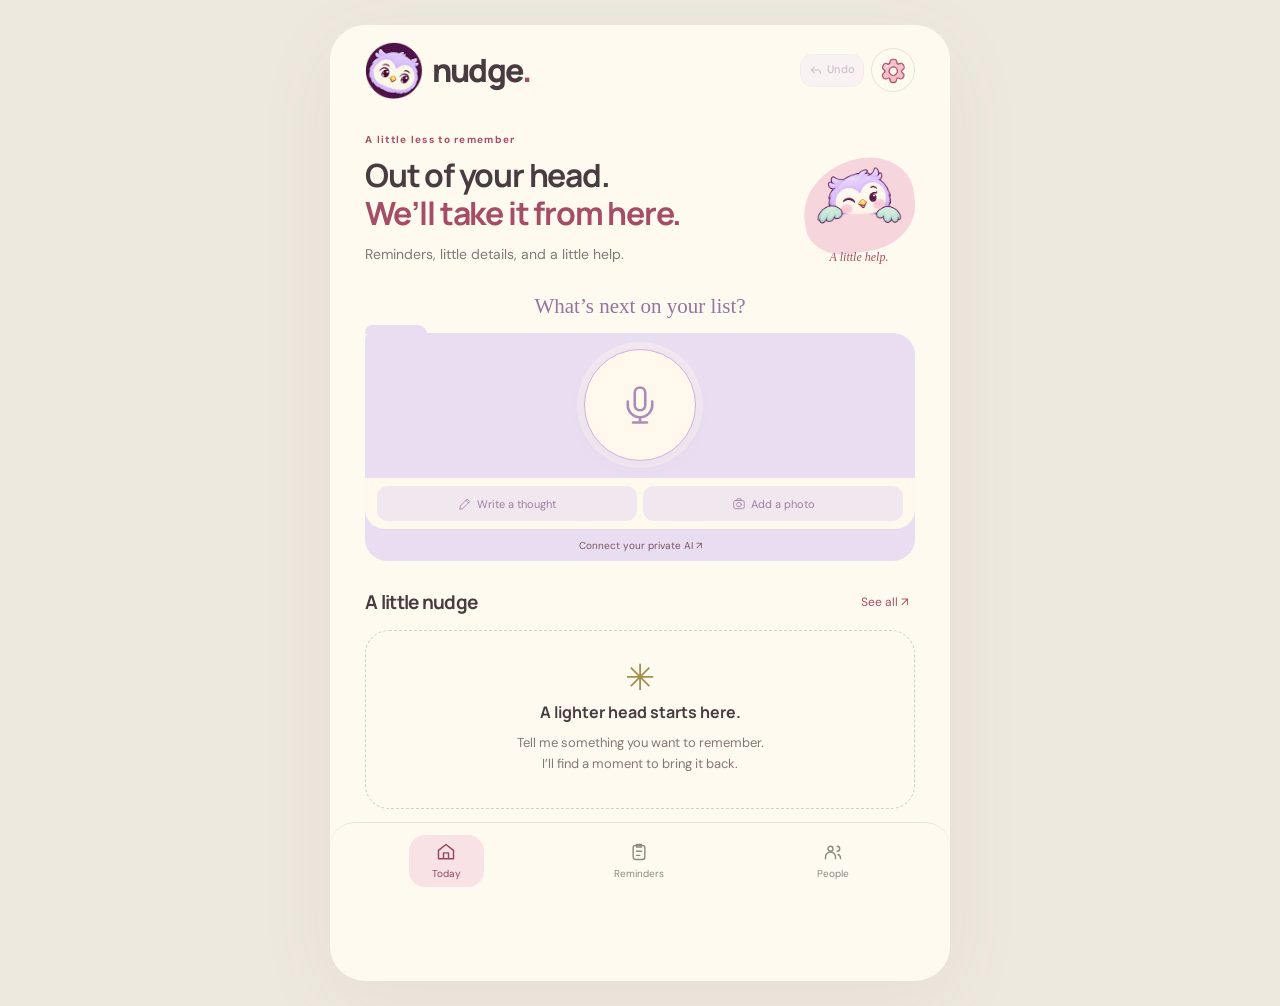
==== commit 735ac7a9: "Release 0.1.6 with calendar tidy-up, People archive and stationery details" ====
--- a/index.html
+++ b/index.html
@@ -1,4 +1,4 @@
 <!doctype html>
 <html lang="en"><head><meta charset="UTF-8"><meta name="viewport" content="width=device-width, initial-scale=1, viewport-fit=cover"><meta name="theme-color" content="#fffaf0"><meta name="description" content="A little less to remember. Voice-first reminders that find their own moment."><title>Nudge · A little less to remember</title><link rel="manifest" href="manifest.webmanifest"><link rel="icon" href="icon.svg" type="image/svg+xml"><script src="theme.js"></script><link rel="stylesheet" href="style.css"></head>
-<body><div class="app"><header><a class="brand" href="#home" aria-label="Nudge home"><span class="brand-icon">n</span>nudge<span class="brand-dot">.</span></a><button class="icon-button" data-page="settings" aria-label="Settings" id="settings-button"></button></header><main id="main"></main><nav aria-label="Main navigation"><button data-page="home" class="active" id="nav-home"></button><button data-page="reminders" id="nav-reminders"></button><button data-page="people" id="nav-people"></button></nav></div><div id="toast" role="status" aria-live="polite"></div><dialog id="detail"><div id="detail-content"></div></dialog><script src="timing.js"></script><script src="people-core.js"></script><script src="intent.js"></script><script src="engine.js"></script><script src="ai-client.js"></script><script src="recording.js"></script><script src="photos.js"></script><script src="people.js"></script><script src="calendar.js"></script><script src="receipts.js"></script><script src="native.js"></script><script src="backups.js"></script><script src="app.js"></script></body></html>
+<body><div class="app"><header><a class="brand" href="#home" aria-label="Nudge home"><span class="brand-icon">n</span>nudge<span class="brand-dot">.</span></a><button class="icon-button" data-page="settings" aria-label="Settings" id="settings-button"></button></header><main id="main"></main><nav aria-label="Main navigation"><button data-page="home" class="active" id="nav-home"></button><button data-page="reminders" id="nav-reminders"></button><button data-page="people" id="nav-people"></button></nav></div><div id="toast" role="status" aria-live="polite"></div><dialog id="detail"><div id="detail-content"></div></dialog><script src="timing.js"></script><script src="people-core.js"></script><script src="intent.js"></script><script src="engine.js"></script><script src="ai-client.js"></script><script src="recording.js"></script><script src="photos.js"></script><script src="people-dates.js"></script><script src="people.js"></script><script src="calendar-rules.js"></script><script src="calendar-tidy.js"></script><script src="calendar.js"></script><script src="receipts.js"></script><script src="native.js"></script><script src="backups.js"></script><script src="app.js"></script></body></html>
 
--- a/style.css
+++ b/style.css
@@ -349,3 +349,12 @@
 :root[data-theme=dark] .cal-event{background:color-mix(in srgb,var(--event-ink) 16%,var(--cream))!important;color:var(--ink)!important}:root[data-theme=dark] .cal-event-dot{background:color-mix(in srgb,var(--event-ink),#fff 40%)}
 :root[data-theme=dark] .cal-category-key{color:var(--ink)}:root[data-theme=dark] dialog::backdrop{background:#0009}:root[data-theme=dark] .event-sync-note,:root[data-theme=dark] .event-ai-note{color:var(--muted)}
 @media(max-width:380px){.event-notebook-heading{gap:10px}.event-header-sticker{width:38px}.event-notebook-title{padding-left:10px}.event-notebook-title h2{font-size:17px}.event-date-badge{min-width:54px}}
+/* Neutral charcoal paper keeps dark mode from acquiring a yellow cast. */
+:root[data-theme=dark]{--cream:#262126;--white:#302a30;--ink:#f2e7ed;--muted:#c7b7c0;--pink:#49333e;--rose:#efb2c3;--yellow:#493e29;--line:#51454e;--tone-fffaf0:#262126;--tone-fffef9:#302a30;--tone-fffaf4:#302a30;--tone-fffaf6:#302a30;--tone-fff9ee:#302a30;--tone-fff9f2:#302a30;--tone-fffdf7:#302a30;--tone-fffdf8:#302a30}
+/* Today: a little company beside the headline, without covering controls. */
+.today-welcome{display:flex;align-items:center;gap:12px;position:relative;margin:4px 0 18px;padding:14px 0 4px}.today-welcome-copy{flex:1;min-width:0}.today-welcome h1{font-size:clamp(25px,5vw,32px);line-height:1.2}.today-welcome h1 span{color:var(--rose)}.today-welcome .eyebrow{letter-spacing:1.3px}.today-welcome .subtitle{margin-bottom:6px;max-width:320px}.today-owl-corner{width:112px;flex:none;align-self:center;display:flex;flex-direction:column;align-items:center;position:relative}.today-owl-corner:before{content:'';position:absolute;inset:19px 0 13px;background:var(--pink);border-radius:60% 42% 48% 35%;transform:rotate(-8deg);z-index:0}.today-owl-corner img{width:102px;height:113px;object-fit:contain;position:relative;z-index:1}.today-owl-corner>span{font:italic 12px Georgia,serif;color:var(--rose);position:relative;margin-top:-3px}.settings-png{width:29px;height:29px;object-fit:contain;vertical-align:middle}
+.cal-tidy-bar{display:flex;align-items:center;justify-content:space-between;gap:10px;margin:0 7px 13px;flex-wrap:wrap}.cal-tidy-button{display:flex;align-items:center;gap:6px;background:var(--pink);color:var(--ink);padding:9px 12px;border-radius:12px;font-size:11px;font-weight:600}.cal-tidy-button svg{width:15px;height:15px}.cal-tidy-bar>span{font-size:9px;color:var(--muted)}.calendar-options .cal-category-key{justify-content:flex-start;margin:14px 0}.calendar-daily-option{display:flex;align-items:center;gap:8px;margin:14px 0 5px;font-size:12px}.calendar-daily-option input{width:15px;height:15px;accent-color:var(--rose)}.calendar-rules-list{margin:14px 0;font-size:12px}.calendar-rules-list>div{display:flex;justify-content:space-between;gap:10px;align-items:center;border-bottom:1px solid var(--line);padding:10px 0}.calendar-rules-list button{background:none;color:var(--rose);font-size:11px}
+.calendar-compact .cal-month-days .cal-date{display:flex;align-items:center;justify-content:center;flex:none;width:22px;height:22px;min-width:22px;min-height:22px;padding:0;margin:1px auto 4px;border-radius:50%;line-height:1;font-size:11px;text-align:center}.calendar-compact .cal-day.cal-today{background:var(--yellow);box-shadow:inset 0 0 0 1px var(--rose)}.calendar-compact .cal-today .cal-date{background:var(--rose);color:var(--cream);box-shadow:none}.calendar-compact .cal-day.cal-selected:not(.cal-today){outline:1px solid var(--rose);outline-offset:-1px}.calendar-compact .cal-selected:not(.cal-today) .cal-date{background:var(--pink);color:var(--ink)}
+#calendar-tidy-review h2{padding-right:20px;font-size:23px}#calendar-tidy-review>.tiny{font-size:12px}.calendar-tidy-card{padding:15px;border:1px solid var(--line);border-radius:17px;background:var(--white);margin:14px 0}.calendar-tidy-card h3{overflow-wrap:anywhere;margin:0 0 6px}.calendar-tidy-card>p{font-size:12px;margin:5px 0}.calendar-tidy-card>small{font-size:11px;color:var(--muted);display:block}.calendar-tidy-card .field-label{display:block;margin-top:14px;font-size:12px}.calendar-tidy-card select{display:block;width:100%;margin-top:6px}.tidy-card-actions{display:flex;gap:8px;flex-wrap:wrap;margin-top:15px}.tidy-card-actions button{font-size:11px;flex:1;padding:10px}.tidy-status{font-size:12px;color:var(--rose)}
+.people-archive{opacity:.94}.people-archive>.tiny{margin-top:12px}.note-date-fields{margin:0 0 13px;padding:13px;border:1px solid var(--line);border-radius:12px;background:var(--white)}.note-date-fields[hidden]{display:none}.note-date-fields input[type=date]{display:block;width:100%;padding:9px;border-radius:8px;border:1px solid var(--line);color:var(--ink);background:var(--cream)}.note-annual{display:flex;align-items:center;gap:8px;font-size:12px;margin-top:10px}.note-annual input{accent-color:var(--rose)}
+@media(max-width:390px){.today-welcome{gap:6px}.today-owl-corner{width:82px}.today-owl-corner img{width:80px;height:94px}.today-welcome .eyebrow{font-size:8px;letter-spacing:.8px}.today-welcome .subtitle{font-size:12px}.today-owl-corner>span{font-size:10px}}
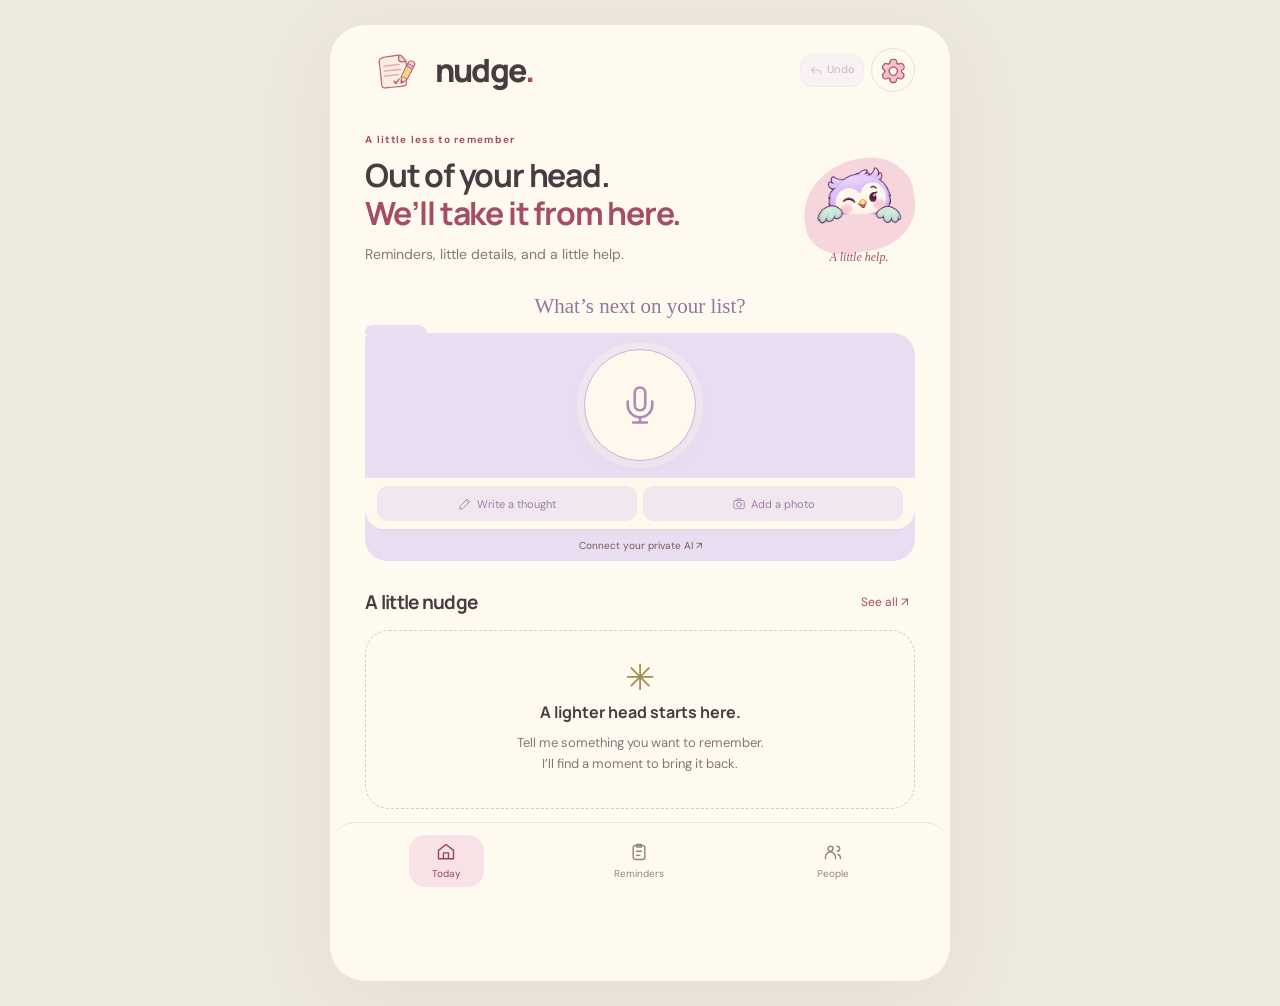
==== commit dc623d28: "Use the selected note and pencil artwork as the Nudge logo" ====
--- a/index.html
+++ b/index.html
@@ -1,4 +1,4 @@
 <!doctype html>
-<html lang="en"><head><meta charset="UTF-8"><meta name="viewport" content="width=device-width, initial-scale=1, viewport-fit=cover"><meta name="theme-color" content="#fffaf0"><meta name="description" content="A little less to remember. Voice-first reminders that find their own moment."><title>Nudge · A little less to remember</title><link rel="manifest" href="manifest.webmanifest"><link rel="icon" href="icon.svg" type="image/svg+xml"><script src="theme.js"></script><link rel="stylesheet" href="style.css"></head>
-<body><div class="app"><header><a class="brand" href="#home" aria-label="Nudge home"><span class="brand-icon">n</span>nudge<span class="brand-dot">.</span></a><button class="icon-button" data-page="settings" aria-label="Settings" id="settings-button"></button></header><main id="main"></main><nav aria-label="Main navigation"><button data-page="home" class="active" id="nav-home"></button><button data-page="reminders" id="nav-reminders"></button><button data-page="people" id="nav-people"></button></nav></div><div id="toast" role="status" aria-live="polite"></div><dialog id="detail"><div id="detail-content"></div></dialog><script src="timing.js"></script><script src="people-core.js"></script><script src="intent.js"></script><script src="engine.js"></script><script src="ai-client.js"></script><script src="recording.js"></script><script src="photos.js"></script><script src="people-dates.js"></script><script src="people.js"></script><script src="calendar-rules.js"></script><script src="calendar-tidy.js"></script><script src="calendar.js"></script><script src="receipts.js"></script><script src="native.js"></script><script src="backups.js"></script><script src="app.js"></script></body></html>
+<html lang="en"><head><meta charset="UTF-8"><meta name="viewport" content="width=device-width, initial-scale=1, viewport-fit=cover"><meta name="theme-color" content="#fffaf0"><meta name="description" content="A little less to remember. Voice-first reminders that find their own moment."><title>Nudge · A little less to remember</title><link rel="manifest" href="manifest.webmanifest"><link rel="icon" href="assets/nudge-logo-192.png" type="image/png"><script src="theme.js"></script><link rel="stylesheet" href="style.css"></head>
+<body><div class="app"><header><a class="brand" href="#home" aria-label="Nudge home"><img class="brand-note" src="assets/nudge-logo-192.png" alt="Nudge note and pencil logo">nudge<span class="brand-dot">.</span></a><button class="icon-button" data-page="settings" aria-label="Settings" id="settings-button"></button></header><main id="main"></main><nav aria-label="Main navigation"><button data-page="home" class="active" id="nav-home"></button><button data-page="reminders" id="nav-reminders"></button><button data-page="people" id="nav-people"></button></nav></div><div id="toast" role="status" aria-live="polite"></div><dialog id="detail"><div id="detail-content"></div></dialog><script src="timing.js"></script><script src="people-core.js"></script><script src="intent.js"></script><script src="engine.js"></script><script src="ai-client.js"></script><script src="recording.js"></script><script src="photos.js"></script><script src="people-dates.js"></script><script src="people.js"></script><script src="calendar-rules.js"></script><script src="calendar-tidy.js"></script><script src="calendar.js"></script><script src="receipts.js"></script><script src="native.js"></script><script src="backups.js"></script><script src="app.js"></script></body></html>
 
--- a/style.css
+++ b/style.css
@@ -358,3 +358,5 @@
 #calendar-tidy-review h2{padding-right:20px;font-size:23px}#calendar-tidy-review>.tiny{font-size:12px}.calendar-tidy-card{padding:15px;border:1px solid var(--line);border-radius:17px;background:var(--white);margin:14px 0}.calendar-tidy-card h3{overflow-wrap:anywhere;margin:0 0 6px}.calendar-tidy-card>p{font-size:12px;margin:5px 0}.calendar-tidy-card>small{font-size:11px;color:var(--muted);display:block}.calendar-tidy-card .field-label{display:block;margin-top:14px;font-size:12px}.calendar-tidy-card select{display:block;width:100%;margin-top:6px}.tidy-card-actions{display:flex;gap:8px;flex-wrap:wrap;margin-top:15px}.tidy-card-actions button{font-size:11px;flex:1;padding:10px}.tidy-status{font-size:12px;color:var(--rose)}
 .people-archive{opacity:.94}.people-archive>.tiny{margin-top:12px}.note-date-fields{margin:0 0 13px;padding:13px;border:1px solid var(--line);border-radius:12px;background:var(--white)}.note-date-fields[hidden]{display:none}.note-date-fields input[type=date]{display:block;width:100%;padding:9px;border-radius:8px;border:1px solid var(--line);color:var(--ink);background:var(--cream)}.note-annual{display:flex;align-items:center;gap:8px;font-size:12px;margin-top:10px}.note-annual input{accent-color:var(--rose)}
 @media(max-width:390px){.today-welcome{gap:6px}.today-owl-corner{width:82px}.today-owl-corner img{width:80px;height:94px}.today-welcome .eyebrow{font-size:8px;letter-spacing:.8px}.today-welcome .subtitle{font-size:12px}.today-owl-corner>span{font-size:10px}}
+
+.brand-note{display:block;flex:none;width:64px;height:64px;object-fit:contain;margin-right:6px}@media(max-width:390px){.brand-note{width:58px;height:58px;margin-right:4px}}
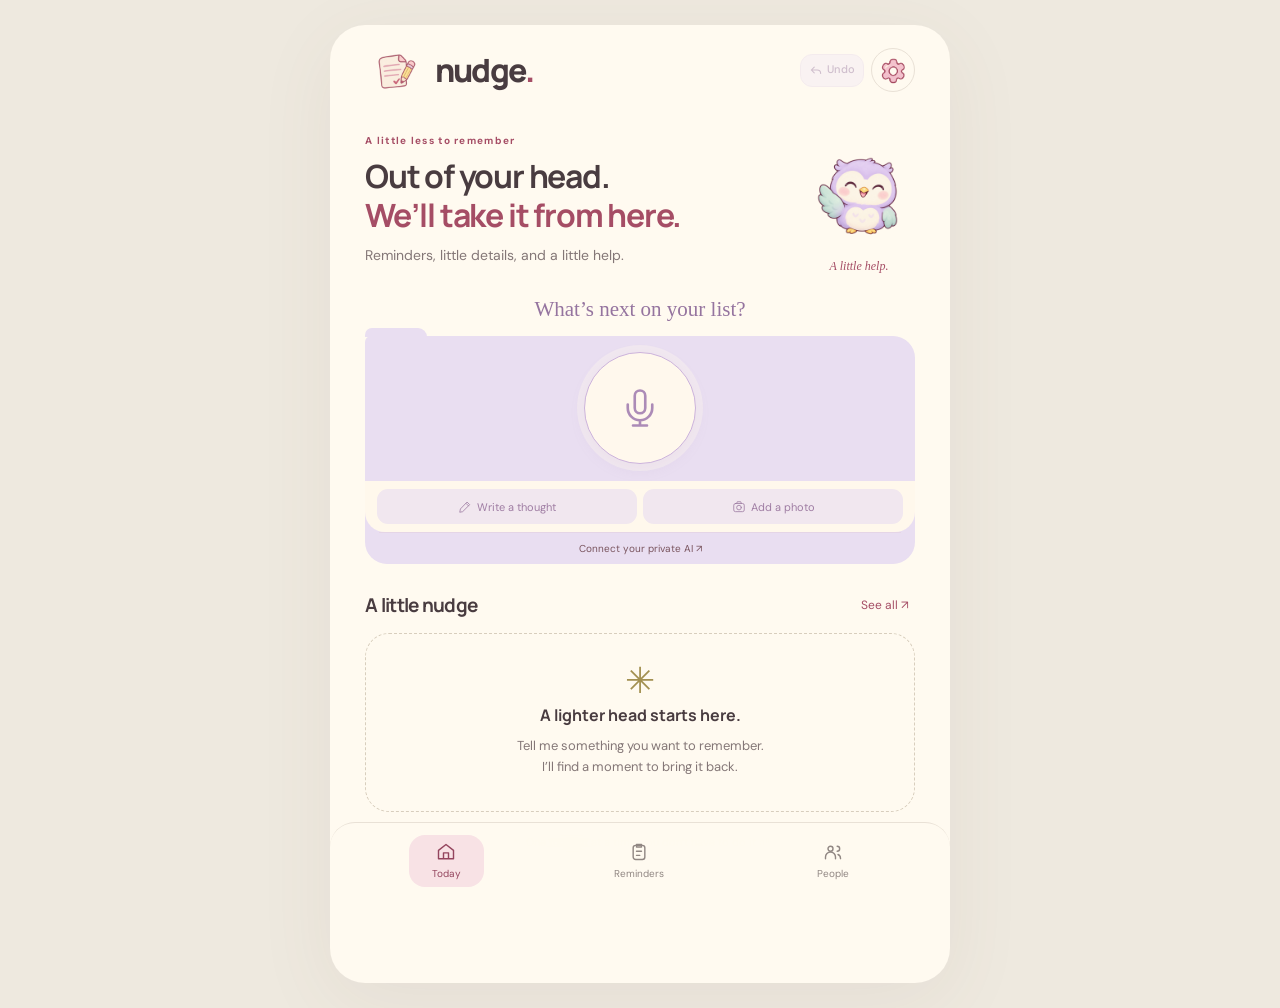
==== commit f30727f3: "Release 0.1.9: soft mauve, colour wheel and durable calendar labels" ====
--- a/index.html
+++ b/index.html
@@ -1,4 +1,4 @@
 <!doctype html>
 <html lang="en"><head><meta charset="UTF-8"><meta name="viewport" content="width=device-width, initial-scale=1, viewport-fit=cover"><meta name="theme-color" content="#fffaf0"><meta name="description" content="A little less to remember. Voice-first reminders that find their own moment."><title>Nudge · A little less to remember</title><link rel="manifest" href="manifest.webmanifest"><link rel="icon" href="assets/nudge-logo-192.png" type="image/png"><script src="theme.js"></script><link rel="stylesheet" href="style.css"></head>
-<body><div class="app"><header><a class="brand" href="#home" aria-label="Nudge home"><img class="brand-note" src="assets/nudge-logo-192.png" alt="Nudge note and pencil logo">nudge<span class="brand-dot">.</span></a><button class="icon-button" data-page="settings" aria-label="Settings" id="settings-button"></button></header><main id="main"></main><nav aria-label="Main navigation"><button data-page="home" class="active" id="nav-home"></button><button data-page="reminders" id="nav-reminders"></button><button data-page="people" id="nav-people"></button></nav></div><div id="toast" role="status" aria-live="polite"></div><dialog id="detail"><div id="detail-content"></div></dialog><script src="timing.js"></script><script src="people-core.js"></script><script src="intent.js"></script><script src="engine.js"></script><script src="ai-client.js"></script><script src="recording.js"></script><script src="photos.js"></script><script src="people-dates.js"></script><script src="people.js"></script><script src="calendar-rules.js"></script><script src="calendar-tidy.js"></script><script src="calendar.js"></script><script src="receipts.js"></script><script src="native.js"></script><script src="backups.js"></script><script src="app.js"></script></body></html>
+<body><div class="app"><header><a class="brand" href="#home" aria-label="Nudge home"><img class="brand-note" src="assets/nudge-logo-192.png" alt="Nudge note and pencil logo">nudge<span class="brand-dot">.</span></a><button class="icon-button" data-page="settings" aria-label="Settings" id="settings-button"></button></header><main id="main"></main><nav aria-label="Main navigation"><button data-page="home" class="active" id="nav-home"></button><button data-page="reminders" id="nav-reminders"></button><button data-page="people" id="nav-people"></button></nav></div><div id="toast" role="status" aria-live="polite"></div><dialog id="detail"><div id="detail-content"></div></dialog><script src="timing.js"></script><script src="people-core.js"></script><script src="intent.js"></script><script src="engine.js"></script><script src="ai-client.js"></script><script src="recording.js"></script><script src="photos.js"></script><script src="people-dates.js"></script><script src="people.js"></script><script src="calendar-rules.js"></script><script src="calendar-preferences.js"></script><script src="colour-wheel.js"></script><script src="calendar-tidy.js"></script><script src="calendar.js"></script><script src="receipts.js"></script><script src="native.js"></script><script src="backups.js"></script><script src="app.js"></script></body></html>
 
--- a/style.css
+++ b/style.css
@@ -360,3 +360,13 @@
 @media(max-width:390px){.today-welcome{gap:6px}.today-owl-corner{width:82px}.today-owl-corner img{width:80px;height:94px}.today-welcome .eyebrow{font-size:8px;letter-spacing:.8px}.today-welcome .subtitle{font-size:12px}.today-owl-corner>span{font-size:10px}}
 
 .brand-note{display:block;flex:none;width:64px;height:64px;object-fit:contain;margin-right:6px}@media(max-width:390px){.brand-note{width:58px;height:58px;margin-right:4px}}
+/* Visual sticker choices are shared by event editing, rules and custom labels. */
+.calendar-visual-picker{border:0;padding:0;margin:15px 0;min-width:0}.calendar-visual-picker>legend{font-size:12px;color:var(--ink);margin-bottom:6px}.calendar-sticker-menu{border:1px solid var(--line);border-radius:13px;background:var(--white);overflow:hidden}.calendar-sticker-menu>summary{display:flex;align-items:center;justify-content:space-between;gap:10px;padding:9px 12px;cursor:pointer;list-style:none;font-size:12px}.calendar-sticker-menu>summary::-webkit-details-marker{display:none}.calendar-sticker-current{display:flex;align-items:center;gap:9px;min-height:32px}.calendar-sticker-current img{width:34px;height:34px;object-fit:contain}.calendar-sticker-change{font-size:10px;color:var(--rose);flex:none}.calendar-sticker-pictures{display:grid;grid-template-columns:repeat(4,minmax(0,1fr));gap:6px;padding:10px;max-height:300px;overflow:auto;border-top:1px solid var(--line)}.calendar-sticker-pictures button{display:flex;flex-direction:column;align-items:center;justify-content:center;gap:5px;min-height:74px;border:1px solid transparent;border-radius:10px;background:var(--cream);padding:6px;color:var(--ink)}.calendar-sticker-pictures button[aria-pressed=true]{border-color:var(--rose);background:var(--pink)}.calendar-sticker-pictures img{width:42px;height:42px;object-fit:contain}.calendar-sticker-pictures button>span{font-size:9px;line-height:1.2;text-align:center}.calendar-label-creator{border:1px dashed var(--line);border-radius:12px;margin:10px 0;background:var(--cream)}.calendar-label-creator>summary{font-size:11px;color:var(--rose);padding:10px;cursor:pointer}.calendar-label-fields{padding:0 12px 12px}.calendar-label-fields input[type=text]{width:100%;padding:10px;border:1px solid var(--line);border-radius:10px;background:var(--white);color:var(--ink);margin-top:6px}.calendar-label-colour-field{display:flex;align-items:center;justify-content:space-between;font-size:12px;margin-top:12px}.calendar-label-colour-field input[type=color]{width:45px;height:31px;min-width:45px;padding:2px;border:1px solid var(--line);border-radius:7px}.calendar-custom-labels{display:flex;flex-wrap:wrap;gap:8px;margin:14px 0}.calendar-custom-labels>span{display:flex;align-items:center;gap:5px;font-size:11px}.calendar-custom-labels img,.rule-sticker{width:28px;height:28px;object-fit:contain;vertical-align:middle}.calendar-custom-labels i{width:7px;height:7px;border-radius:50%}.calendar-rules-list>div>span{display:flex;align-items:center;gap:6px;flex-wrap:wrap}.tidy-saved-rules>summary{cursor:pointer;padding:10px 0;font-weight:600;font-size:13px}.calendar-try>.cal-tidy-bar{margin:18px 7px 5px;padding-top:14px;border-top:1px solid var(--line)}
+.today-owl-corner:before{content:none;background:none}.today-owl-corner img{width:105px;height:125px;object-fit:contain}.today-owl-corner>span{margin-top:1px}@media(max-width:390px){.today-owl-corner img{width:82px;height:106px}.calendar-sticker-pictures{grid-template-columns:repeat(3,minmax(0,1fr))}}
+/* A round colour wheel replaces the platform's colour boxes. */
+.calendar-label-creator>summary{list-style:none;display:flex;align-items:center;gap:6px}.calendar-label-creator>summary::-webkit-details-marker{display:none}.calendar-label-creator>summary::marker{content:''}.calendar-colour-control{margin:14px 0}.calendar-wheel-layout{display:grid;grid-template-columns:132px minmax(80px,1fr);align-items:center;gap:15px;margin-top:9px}.calendar-colour-disc{position:relative;width:132px;height:132px;border-radius:50%;touch-action:none;cursor:crosshair;outline-offset:4px}.calendar-colour-disc:before{content:'';position:absolute;inset:0;border-radius:50%;background:radial-gradient(circle,#fff 0%,#ffffff00 70%),conic-gradient(#f00,#ff0,#0f0,#0ff,#00f,#f0f,#f00);filter:brightness(var(--wheel-depth,1));box-shadow:inset 0 0 0 1px #ffffff44}.calendar-colour-marker{position:absolute;left:50%;top:50%;width:13px;height:13px;border:2px solid white;border-radius:50%;transform:translate(-50%,-50%);box-shadow:0 0 0 1px #0009;pointer-events:none}.calendar-wheel-controls{display:flex;flex-direction:column;gap:11px}.calendar-wheel-controls>label{font-size:11px}.calendar-wheel-controls input[type=range]{width:100%;padding:0;accent-color:var(--rose)}.calendar-wheel-controls small{font-size:9px;line-height:1.5;color:var(--muted)}.calendar-colour-code{display:flex;align-items:center;gap:5px}.calendar-colour-swatch{display:block;flex:none;width:18px;height:18px;border-radius:50%;background:var(--wheel-selected);border:1px solid var(--line)}.calendar-label-fields .calendar-colour-hex{margin:0;padding:5px 7px;min-width:0;font-size:10px;width:82px;border-radius:18px}.calendar-save-all{width:100%;margin:13px 0 8px}.calendar-recheck{display:flex;align-items:center;gap:6px;margin:14px 0;font-size:12px}.calendar-recheck svg{width:15px;height:15px}
+
+/* Selected dark palette: Soft mauve. Light mode retains its original colours. */
+:root[data-theme=dark]{--tone-fffaf0:#26212b;--tone-493c40:#fff5ef;--tone-847777:#d1c0ce;--tone-f7d5dc:#45394a;--tone-a54d65:#d1c0ce;--tone-f9e9a9:#5b4c63;--tone-e9e1d6:#45394a;--tone-fffef9:#38303e;--tone-eee9df:#45394a;--tone-ac6b83:#d1c0ce;--tone-e8bac4:#5b4c63;--tone-79545e:#fff5ef;--tone-fffaf4:#45394a;--tone-ffffff30:#fff5ef30;--tone-ad6b7a18:#fff5ef18;--tone-c7899a55:#fff5ef55;--tone-d7acb7:#5b4c63;--tone-fffaf6:#38303e;--tone-fff4cc:#45394a;--tone-f1e2ae:#5b4c63;--tone-c1b7ac:#5b4c63;--tone-bead72:#d1c0ce;--tone-f2eee6:#45394a;--tone-726461:#fff5ef;--tone-eddfab66:#fff5ef66;--tone-e9e1d6aa:#fff5efaa;--tone-d8cebd:#5b4c63;--tone-a39051:#d1c0ce;--tone-94877c:#d1c0ce;--tone-fffaf0f5:#26212bf5;--tone-918783:#d1c0ce;--tone-f8e2e5:#45394a;--tone-94455e:#fff5ef;--tone-efeade:#45394a;--tone-f3eadf:#45394a;--tone-a13a4f:#fff5ef;--tone-8a6a39:#fff5ef;--tone-f9edc5:#45394a;--tone-f2ebdf:#45394a;--tone-493c4020:#00000020;--tone-493c4066:#00000066;--tone-ad53651c:#fff5ef1c;--tone-6e584c12:#00000012;--tone-f5d8df:#45394a;--tone-d6a2b0:#5b4c63;--tone-89425b:#fff5ef;--tone-f6dce1:#45394a;--tone-fff8f0:#38303e;--tone-e6d5cf:#45394a;--tone-f7edc7:#45394a;--tone-eadcae:#5b4c63;--tone-fffaf2:#38303e;--tone-f5e3e1:#45394a;--tone-fdf0e7:#38303e;--tone-292127:#38303e;--tone-241d24dd:#38303edd;--tone-d9cacf:#45394a;--tone-59434d:#38303e;--tone-d3374d:#d1c0ce;--tone-ffffff:#38303e;--tone-df4a5c22:#fff5ef22;--tone-8a6871:#d1c0ce;--tone-a8263e:#fff5ef;--tone-fff8f2:#38303e;--tone-844258:#fff5ef;--tone-f6efd9:#45394a;--tone-ece0b9:#45394a;--tone-493c4033:#00000033;--tone-f2e8df:#45394a;--tone-e9dcd0:#45394a;--tone-f8e4eb:#45394a;--tone-f7edc8:#45394a;--tone-e6eee4:#45394a;--tone-a65770:#d1c0ce;--tone-f4d5df:#45394a;--tone-f8e0e8:#45394a;--tone-f7edc5:#45394a;--tone-e6eee3:#45394a;--tone-eae4f3:#45394a;--tone-df4a5c11:#fff5ef11;--tone-f1bf5b55:#fff5ef55;--tone-ded5cf:#45394a;--tone-493c4022:#00000022;--tone-fae2e9:#45394a;--tone-90757708:#fff5ef08;--tone-faf0c8:#45394a;--tone-e3edf8:#45394a;--tone-e8e2f6:#45394a;--tone-e1eee2:#45394a;--tone-fffaf080:#fff5ef80;--tone-fffaf0a6:#fff5efa6;--tone-8c5e70:#d1c0ce;--tone-71646b:#fff5ef;--tone-fffaf0b8:#fff5efb8;--tone-ffffff80:#fff5ef80;--tone-85616c:#d1c0ce;--tone-e9e1f6:#45394a;--tone-65537f:#fff5ef;--tone-d9cbed:#45394a;--tone-705d7406:#00000006;--tone-e0eee5:#45394a;--tone-48695b:#fff5ef;--tone-cbded1:#45394a;--tone-f6e1db:#45394a;--tone-885c52:#fff5ef;--tone-e9cec4:#45394a;--tone-f7edcd:#45394a;--tone-7d693c:#fff5ef;--tone-eadbb0:#5b4c63;--tone-e1ebf5:#45394a;--tone-506c87:#fff5ef;--tone-cddced:#45394a;--tone-f4e0e8:#45394a;--tone-895a70:#d1c0ce;--tone-e9ccd9:#45394a;--tone-fff9ee80:#fff5ef80;--tone-fffaf1b0:#fff5efb0;--tone-675078:#fff5ef;--tone-66576266:#00000066;--tone-eadff4:#45394a;--tone-705381:#fff5ef;--tone-e9ddf2:#45394a;--tone-745784:#fff5ef;--tone-674477:#fff5ef;--tone-faf0c9:#45394a;--tone-7b5876:#fff5ef;--tone-705382:#fff5ef;--tone-e5d9ca66:#fff5ef66;--tone-a38caa:#d1c0ce;--tone-a18ba8:#d1c0ce;--tone-b596c5:#5b4c63;--tone-fff6f4a6:#fff5efa6;--tone-765780:#fff5ef;--tone-cbb5d077:#fff5ef77;--tone-d7c1df:#5b4c63;--tone-957499:#d1c0ce;--tone-fffaf3:#38303e;--tone-8d4c65:#fff5ef;--tone-b897c955:#fff5ef55;--tone-f5dfe5:#45394a;--tone-fff6ed:#38303e;--tone-e4c9d2:#45394a;--tone-a56a83:#d1c0ce;--tone-96617b:#d1c0ce;--tone-9c7b85:#d1c0ce;--tone-fcf2e8:#38303e;--tone-a3788d:#d1c0ce;--tone-eddae0:#45394a;--tone-9f72820a:#fff5ef0a;--tone-fff9ed:#38303e;--tone-a9b39d:#d1c0ce;--tone-dce5d433:#fff5ef33;--tone-d8acbb:#5b4c63;--tone-8c678a:#d1c0ce;--tone-eee2f3:#45394a;--tone-785a86:#fff5ef;--tone-f6e4e9:#45394a;--tone-91647a:#d1c0ce;--tone-e7efdf:#45394a;--tone-687e64:#d1c0ce;--tone-9b78a5:#d1c0ce;--tone-ede5f4:#45394a;--tone-795c89:#d1c0ce;--tone-87638d:#d1c0ce;--tone-907b90:#d1c0ce;--tone-f2eadd:#45394a;--tone-9b819c:#d1c0ce;--tone-e4d5ed:#45394a;--tone-6c4e7c:#fff5ef;--tone-cdb5db:#5b4c63;--tone-80618c:#d1c0ce;--tone-9b8a94:#d1c0ce;--tone-f7e4e9:#45394a;--tone-865b72:#d1c0ce;--tone-e6c5d3:#45394a;--tone-eee5f6:#45394a;--tone-755c8c:#d1c0ce;--tone-d9c8ea:#45394a;--tone-e6eef6:#45394a;--tone-56718b:#d1c0ce;--tone-ccdae9:#45394a;--tone-f6efcf:#45394a;--tone-7f6e42:#fff5ef;--tone-e8dcae:#5b4c63;--tone-fff9ef80:#fff5ef80;--tone-fff9efa0:#fff5efa0;--tone-93818e:#d1c0ce;--tone-9b8799:#d1c0ce;--tone-86658e:#d1c0ce;--tone-fff8ec:#38303e;--tone-f1eadf:#45394a;--tone-fbf4e7:#38303e;--tone-e0d3df:#45394a;--tone-fff8ed:#38303e;--tone-785e83:#d1c0ce;--tone-96769f:#d1c0ce;--tone-796778:#fff5ef;--tone-84658c:#d1c0ce;--tone-eee3f0:#45394a;--tone-f0e9df:#45394a;--tone-e6d8ed:#45394a;--tone-cbb5d7:#5b4c63;--tone-eee5f0:#45394a;--tone-fff9ee:#38303e;--tone-735d7a0a:#0000000a;--tone-82648a:#d1c0ce;--tone-f0e6ef:#45394a;--tone-ae91b8:#d1c0ce;--tone-a08e9b:#d1c0ce;--tone-fff9ef:#38303e;--tone-e6ddcf:#45394a;--tone-d9c8da:#5b4c63;--tone-9a8598:#d1c0ce;--tone-e8dfd1:#45394a;--tone-faf3e8:#38303e;--tone-eaddeb:#45394a;--tone-80588b:#d1c0ce;--tone-bba0c2:#5b4c63;--tone-a08a9c:#d1c0ce;--tone-6b9a78:#d1c0ce;--tone-f4ecf5:#38303e;--tone-87648f:#d1c0ce;--tone-fff8ee:#38303e;--tone-a08a9e:#d1c0ce;--tone-e5d7e6:#45394a;--tone-8a718d:#d1c0ce;--tone-a18d9b:#d1c0ce;--tone-efe1eb:#45394a;--tone-9b7ba7:#d1c0ce;--tone-fff8ef:#38303e;--tone-eaddec:#45394a;--tone-e7ddcf:#45394a;--tone-e9eee6:#45394a;--tone-d6e1d3:#45394a;--tone-738468:#d1c0ce;--tone-e9dfd366:#fff5ef66;--tone-ae9eac:#d1c0ce;--tone-e8edf3:#45394a;--tone-f6efdf:#45394a;--tone-e5dac4:#45394a;--tone-947953:#d1c0ce;--tone-8a657e:#d1c0ce;--tone-e3cad5:#45394a;--tone-f2dfe7:#45394a;--tone-966d87:#d1c0ce;--tone-a08795:#d1c0ce;--tone-f2e5ed:#45394a;--tone-9b7aa1:#d1c0ce;--tone-b898b1:#d1c0ce;--tone-ece3f1:#45394a;--tone-f5e7dd:#45394a;--tone-fff8eb:#38303e;--tone-9f7f7c10:#fff5ef10;--tone-976f6e:#d1c0ce;--tone-fff4e6:#38303e;--tone-a18479:#d1c0ce;--tone-ecdfed:#45394a;--tone-f7eee1:#45394a;--tone-886b80:#d1c0ce;--tone-fff8eb99:#fff5ef99;--tone-eaddf0:#45394a;--tone-82618f:#d1c0ce;--tone-c2a9cd:#5b4c63;--tone-94719f:#d1c0ce;--tone-9f87a5:#d1c0ce;--tone-efe6f1:#45394a;--tone-997ba2:#d1c0ce;--tone-dccce6:#45394a;--tone-735582:#fff5ef;--tone-bea6cd:#5b4c63;--tone-f5e5e9:#45394a;--tone-e6cfd9:#45394a;--tone-fff7ec:#38303e;--tone-e5eddf:#45394a;--tone-e2eaf3:#45394a;--tone-cedae6:#45394a;--tone-75839c:#d1c0ce;--tone-f8eedb:#45394a;--tone-d8c5a6:#5b4c63;--tone-dfd0b7:#5b4c63;--tone-c9b9d2:#5b4c63;--tone-eee2f0:#45394a;--tone-8d6d97:#d1c0ce;--tone-92759a:#d1c0ce;--tone-a28aa6:#d1c0ce;--tone-e9e0ef:#45394a;--tone-8b6c98:#d1c0ce;--tone-eee5ef:#45394a;--tone-947f98:#d1c0ce;--tone-f2eadc:#45394a;--tone-9a8899:#d1c0ce;--tone-e7d9ee:#45394a;--tone-866496:#d1c0ce;--tone-fbf5e9:#38303e;--tone-eee2d1:#45394a;--tone-a38c99:#d1c0ce;--tone-f2e0ed:#45394a;--tone-93628c:#d1c0ce;--tone-c09bc8:#5b4c63;--tone-f8eff2:#38303e;--tone-ecdfef:#45394a;--tone-f6e5df:#45394a;--tone-dfbfc5:#5b4c63;--tone-aa7b86:#d1c0ce;--tone-ddbfc5:#5b4c63;--tone-e5e9f3:#45394a;--tone-85809f:#d1c0ce;--tone-bba7ce:#5b4c63;--tone-decddc:#45394a;--tone-94738f:#d1c0ce;--tone-a38d9d:#d1c0ce;--tone-a08394:#d1c0ce;--tone-e5d7df:#45394a;--tone-ede1e3:#45394a;--tone-ddcbd5:#45394a;--tone-967989:#d1c0ce;--tone-fbf4e8:#38303e;--tone-b193a0:#d1c0ce;--tone-c4a5b6:#5b4c63;--tone-b091a4:#d1c0ce;--tone-987b8e:#d1c0ce;--tone-fff8e9:#38303e;--tone-e9ddcd55:#fff5ef55;--tone-9a758b:#d1c0ce;--tone-bfa2b2:#5b4c63;--tone-ad939f:#d1c0ce;--tone-9b809d:#d1c0ce;--tone-eee5f2:#45394a;--tone-977c9d:#d1c0ce;--tone-f1e7df:#45394a;--tone-9d8393:#d1c0ce;--tone-e4d6ed:#45394a;--tone-886793:#d1c0ce;--tone-a690a2:#d1c0ce;--tone-956d81:#d1c0ce;--tone-fff9ef55:#fff5ef55;--tone-bc8f9d12:#fff5ef12;--tone-a86f87:#d1c0ce;--tone-d65369:#d1c0ce;--tone-b69bc1:#5b4c63;--tone-fff7ed:#38303e;--tone-9c7895:#d1c0ce;--tone-dbbfc94d:#fff5ef4d;--tone-fff6edb3:#fff5efb3;--tone-97748a:#d1c0ce;--tone-e9def1:#45394a;--tone-9477a2:#d1c0ce;--tone-a285b1:#d1c0ce;--tone-f1e7ef:#45394a;--tone-9f7da3:#d1c0ce;--tone-e2ece5:#45394a;--tone-7d9788:#d1c0ce;--tone-819e8e:#d1c0ce;--tone-c0d2c488:#fff5ef88;--tone-809785:#d1c0ce;--tone-f9f7e9:#38303e;--tone-eee5f4:#45394a;--tone-a087ac:#d1c0ce;--tone-aa8bb8:#d1c0ce;--tone-fff9ef66:#fff5ef66;--tone-a085a9:#d1c0ce;--tone-fcf4e5:#38303e;--tone-e9d7d9:#45394a;--tone-ae8798:#d1c0ce;--tone-f1dfe7:#45394a;--tone-ab819a:#d1c0ce;--tone-dcc5cc:#5b4c63;--tone-ac8d9f:#d1c0ce;--tone-e2d0d6:#45394a;--tone-f0e6ed:#45394a;--tone-9b81a5:#d1c0ce;--tone-ddcfe2:#45394a;--tone-f6edf3:#38303e;--tone-a18b9d:#d1c0ce;--tone-a08aa5:#d1c0ce;--tone-95749f:#d1c0ce;--tone-ac8bb7:#d1c0ce;--tone-987aa009:#fff5ef09;--tone-e4ccd8:#45394a;--tone-976f88:#d1c0ce;--tone-eee1ed:#45394a;--tone-dac8e6:#45394a;--tone-f0e6f444:#fff5ef44;--tone-f0e6ea:#45394a;--tone-f7eddf:#45394a;--tone-ad8c920f:#fff5ef0f;--tone-aa8488:#d1c0ce;--tone-ece6ed:#45394a;--tone-92769f:#d1c0ce;--tone-e6eedf:#45394a;--tone-83977b:#d1c0ce;--tone-e4eaf4:#45394a;--tone-8493ab:#d1c0ce;--tone-fff8ed9c:#fff5ef9c;--tone-91749f:#d1c0ce;--tone-856c8e14:#00000014;--tone-a18aa7:#d1c0ce;--tone-ccb3dc:#5b4c63;--tone-fff8ed55:#fff5ef55;--tone-aa8bb51a:#fff5ef1a;--tone-fff8ed77:#fff5ef77;--tone-aa8bb522:#fff5ef22;--tone-94759d:#d1c0ce;--tone-faf4e8:#38303e;--tone-e9dfd3:#45394a;--tone-eadeef:#45394a;--tone-a087aa:#d1c0ce;--tone-a189aa:#d1c0ce;--tone-f0e7f2:#45394a;--tone-efe4ec:#45394a;--tone-a086a6:#d1c0ce;--tone-af98aa:#d1c0ce;--tone-eee3f3:#45394a;--tone-e5d7eb:#45394a;--tone-97749f:#d1c0ce;--tone-a77f98:#d1c0ce;--tone-eed8e2:#45394a;--tone-e2cfdf:#45394a;--tone-a084a5:#d1c0ce;--tone-e9e0f1:#45394a;--tone-f4e7e6:#45394a;--tone-eddbdf:#45394a;--tone-a78396:#d1c0ce;--tone-ead9e2:#45394a;--tone-cdb5d9:#5b4c63;--tone-e6dccb:#45394a;--tone-8e7661:#d1c0ce;--tone-d8cab3:#5b4c63;--tone-fff8edaa:#fff5efaa;--tone-83776f0a:#0000000a;--tone-d8e0e2:#45394a;--tone-66818a:#d1c0ce;--tone-c5d2d6:#5b4c63;--tone-dfc4b8:#5b4c63;--tone-956e5d:#d1c0ce;--tone-d2b2a2:#5b4c63;--tone-e3e0d7:#45394a;--tone-8c8472:#d1c0ce;--tone-d2cec1:#5b4c63;--tone-c8d8d8:#5b4c63;--tone-5c7e7e:#fff5ef;--tone-b4c9c9:#5b4c63;--tone-a08c9c:#d1c0ce;--tone-fcf3d9:#45394a;--tone-ecdfbd:#45394a;--tone-a18d62:#d1c0ce;--tone-fff9e9:#38303e;--tone-a28f68:#d1c0ce;--tone-f8f0de:#45394a;--tone-e7dbc2:#45394a;--tone-a08b69:#d1c0ce;--tone-eddfdf:#45394a;--tone-ac8b9c:#d1c0ce;--tone-f2e1e5:#45394a;--tone-e5cbd5:#45394a;--tone-a27d8e:#d1c0ce;--tone-f9f5e9:#38303e;--tone-d0dce5:#45394a;--tone-879eb2:#d1c0ce;--tone-f5e2d7:#45394a;--tone-e8cfc0:#45394a;--tone-b08b79:#d1c0ce;--tone-e7eee3:#45394a;--tone-ccdbc7:#5b4c63;--tone-8ca183:#d1c0ce;--tone-f0e8dc:#45394a;--tone-a18a74:#d1c0ce;--tone-977aa1:#d1c0ce;--tone-a38ea4:#d1c0ce;--tone-f7efdf:#45394a;--tone-eadfc9:#45394a;--tone-a38b9c:#d1c0ce;--tone-a18ba5:#d1c0ce;--tone-876e91:#d1c0ce;--tone-846890:#d1c0ce;--tone-fcf6e9:#38303e;--tone-e7dbc8:#45394a;--tone-b294bf:#d1c0ce;--tone-f1e8f6:#45394a;--tone-c6afd3:#5b4c63;--tone-806287:#d1c0ce;--tone-8d7497:#d1c0ce;--tone-92719c:#d1c0ce;--tone-eadff1:#45394a;--tone-765685:#fff5ef;--tone-eee4f4:#45394a;--tone-dfd0e8:#45394a;--tone-775c84:#fff5ef;--tone-9d82a4:#d1c0ce;--tone-fbefc9:#45394a;--tone-ecda9d:#5b4c63;--tone-8a7046:#fff5ef;--tone-fff7dd:#45394a;--tone-a08a5e:#d1c0ce;--tone-e8d9c9:#45394a;--tone-8f6f83:#d1c0ce;--tone-e8eee8:#45394a;--tone-d4dfd3:#45394a;--tone-647d68:#d1c0ce;--tone-73597b22:#00000022;--tone-8c7395:#d1c0ce;--tone-ab8cba:#d1c0ce;--tone-493c4026:#00000026;--tone-e5d6c9:#45394a;--tone-66536d26:#00000026;--tone-8a6a96:#d1c0ce;--tone-7a6284:#d1c0ce;--tone-a080a7:#d1c0ce;--tone-f2e8f3:#45394a;--tone-8b7097:#d1c0ce;--tone-75577e:#fff5ef;--tone-eee3f5:#45394a;--tone-dcc8e8:#45394a;--tone-765c8412:#00000012;--tone-a07baa:#d1c0ce;--tone-fffaf0aa:#fff5efaa;--tone-967a9f:#d1c0ce;--tone-d9c8e4:#45394a;--tone-dfcce9:#45394a;--tone-fff0bf:#45394a;--tone-eedb99:#5b4c63;--tone-fff9ec:#38303e;--tone-dac6e3:#45394a;--tone-e5efdf:#45394a;--tone-cadbc3:#5b4c63;--tone-fbe7e5:#38303e;--tone-edcbc9:#45394a;--tone-e4d6eb:#45394a;--tone-f1e8f5:#45394a;--tone-89669a:#d1c0ce;--tone-92749c:#d1c0ce;--tone-755c80:#fff5ef;--tone-e4d9e5:#45394a;--tone-9a86a1:#d1c0ce;--tone-f5f0eb:#38303e;--tone-a18b9f:#d1c0ce;--tone-f7eee8:#45394a;--tone-9c839f:#d1c0ce;--tone-e8daef:#45394a;--tone-ba9dc9:#5b4c63;--tone-f5ecea:#45394a;--tone-a18a9f:#d1c0ce;--tone-8e7497:#d1c0ce;--tone-fffdf8:#38303e;--tone-fff9f2:#38303e;--cream:#26212b;--white:#38303e;--ink:#fff5ef;--muted:#d1c0ce;--pink:#45394a;--rose:#d1b7e9;--yellow:#53435e;--line:#5b4c63;}
+
+:root[data-theme=dark] body{background:#1b1720}:root[data-theme=dark] .capture{background:#45394a}:root[data-theme=dark] .record{background:#d1b7e9;color:#26212b;box-shadow:none}:root[data-theme=dark] .record.recording{background:#efb2c3;color:#26212b}:root[data-theme=dark] .primary{background:#d1b7e9;color:#26212b}:root[data-theme=dark] .capture-footer-button{background:#594860;color:#fff5ef}:root[data-theme=dark] .text-toggle{color:#d1c0ce}:root[data-theme=dark] nav{background:#302935}:root[data-theme=dark] .cal-scroll,:root[data-theme=dark] .cal-canvas,:root[data-theme=dark] .cal-day,:root[data-theme=dark] .cal-agenda{background:#38303e}:root[data-theme=dark] .cal-day.cal-today{background:#53435e}:root[data-theme=dark] .soft-select-panel,:root[data-theme=dark] .soft-select>summary{background:#45394a;color:#fff5ef}:root[data-theme=dark] .soft-select-panel button[aria-selected=true]{background:#594860}:root[data-theme=dark] #toast{background:#45394a;color:#fff5ef}
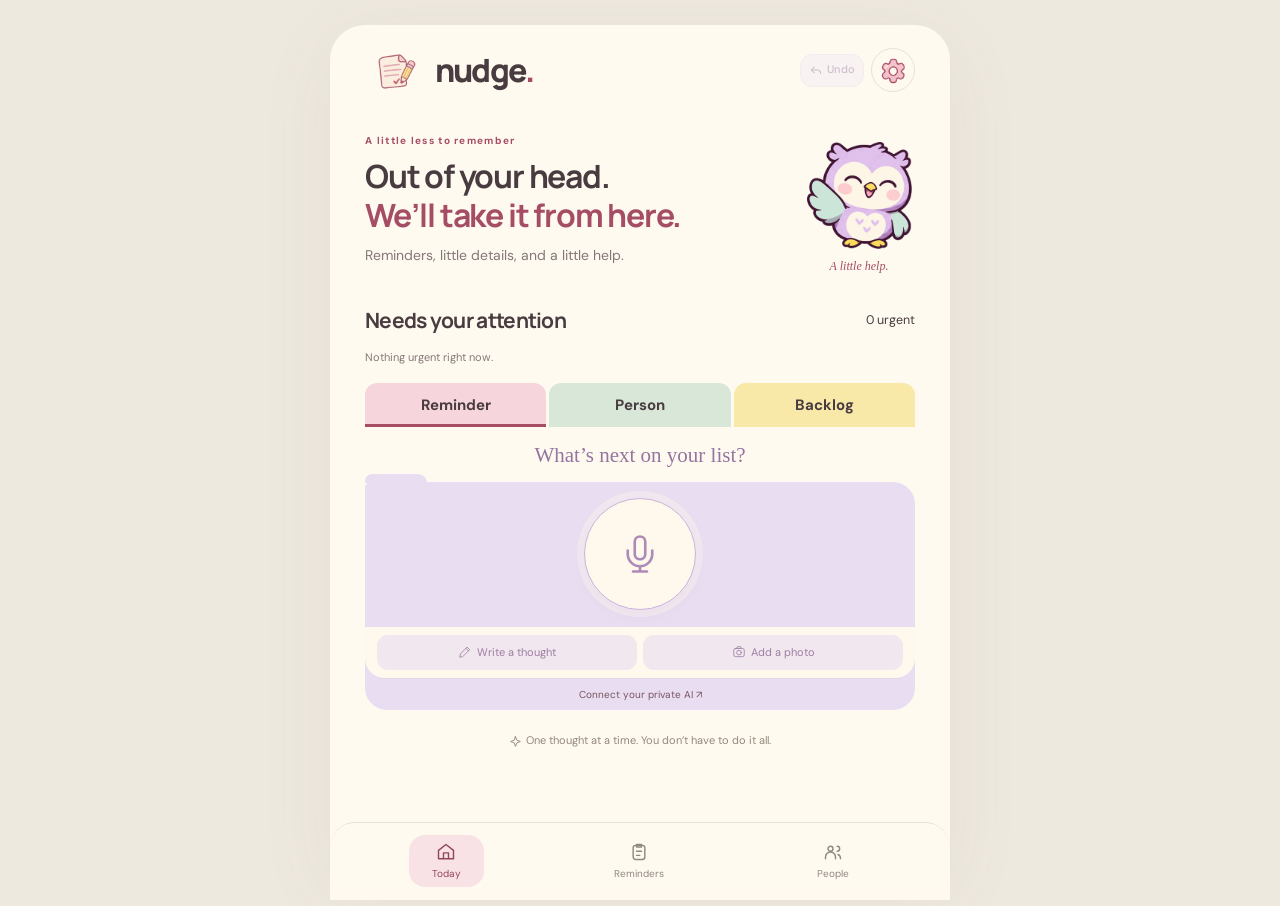
==== commit cf189ea1: "Release Nudge 0.1.13 with calendar-aware reminder planning and Olive picture dashboard" ====
--- a/index.html
+++ b/index.html
@@ -1,4 +1,4 @@
 <!doctype html>
 <html lang="en"><head><meta charset="UTF-8"><meta name="viewport" content="width=device-width, initial-scale=1, viewport-fit=cover"><meta name="theme-color" content="#fffaf0"><meta name="description" content="A little less to remember. Voice-first reminders that find their own moment."><title>Nudge · A little less to remember</title><link rel="manifest" href="manifest.webmanifest"><link rel="icon" href="assets/nudge-logo-192.png" type="image/png"><script src="theme.js"></script><link rel="stylesheet" href="style.css"></head>
-<body><div class="app"><header><a class="brand" href="#home" aria-label="Nudge home"><img class="brand-note" src="assets/nudge-logo-192.png" alt="Nudge note and pencil logo">nudge<span class="brand-dot">.</span></a><button class="icon-button" data-page="settings" aria-label="Settings" id="settings-button"></button></header><main id="main"></main><nav aria-label="Main navigation"><button data-page="home" class="active" id="nav-home"></button><button data-page="reminders" id="nav-reminders"></button><button data-page="people" id="nav-people"></button></nav></div><div id="toast" role="status" aria-live="polite"></div><dialog id="detail"><div id="detail-content"></div></dialog><script src="timing.js"></script><script src="people-core.js"></script><script src="intent.js"></script><script src="engine.js"></script><script src="ai-client.js"></script><script src="recording.js"></script><script src="photos.js"></script><script src="people-dates.js"></script><script src="people.js"></script><script src="calendar-rules.js"></script><script src="calendar-preferences.js"></script><script src="colour-wheel.js"></script><script src="calendar-tidy.js"></script><script src="calendar.js"></script><script src="receipts.js"></script><script src="native.js"></script><script src="backups.js"></script><script src="app.js"></script></body></html>
+<body><div class="app"><header><a class="brand" href="#home" aria-label="Nudge home"><img class="brand-note" src="assets/nudge-logo-192.png" alt="Nudge note and pencil logo">nudge<span class="brand-dot">.</span></a><button class="icon-button" data-page="settings" aria-label="Settings" id="settings-button"></button></header><main id="main"></main><nav aria-label="Main navigation"><button data-page="home" class="active" id="nav-home"></button><button data-page="reminders" id="nav-reminders"></button><button data-page="people" id="nav-people"></button></nav></div><div id="toast" role="status" aria-live="polite"></div><dialog id="detail"><div id="detail-content"></div></dialog><script src="timing.js"></script><script src="people-core.js"></script><script src="intent.js"></script><script src="engine.js"></script><script src="ai-client.js"></script><script src="recording.js"></script><script src="photos.js"></script><script src="people-dates.js"></script><script src="people.js"></script><script src="calendar-rules.js"></script><script src="calendar-preferences.js"></script><script src="colour-wheel.js"></script><script src="calendar-tidy.js"></script><script src="calendar.js"></script><script src="receipts.js"></script><script src="native.js"></script><script src="backups.js"></script><script src="planner.js"></script><script src="dashboard.js"></script><script src="app.js"></script></body></html>
 
--- a/style.css
+++ b/style.css
@@ -370,3 +370,4 @@
 :root[data-theme=dark]{--tone-fffaf0:#26212b;--tone-493c40:#fff5ef;--tone-847777:#d1c0ce;--tone-f7d5dc:#45394a;--tone-a54d65:#d1c0ce;--tone-f9e9a9:#5b4c63;--tone-e9e1d6:#45394a;--tone-fffef9:#38303e;--tone-eee9df:#45394a;--tone-ac6b83:#d1c0ce;--tone-e8bac4:#5b4c63;--tone-79545e:#fff5ef;--tone-fffaf4:#45394a;--tone-ffffff30:#fff5ef30;--tone-ad6b7a18:#fff5ef18;--tone-c7899a55:#fff5ef55;--tone-d7acb7:#5b4c63;--tone-fffaf6:#38303e;--tone-fff4cc:#45394a;--tone-f1e2ae:#5b4c63;--tone-c1b7ac:#5b4c63;--tone-bead72:#d1c0ce;--tone-f2eee6:#45394a;--tone-726461:#fff5ef;--tone-eddfab66:#fff5ef66;--tone-e9e1d6aa:#fff5efaa;--tone-d8cebd:#5b4c63;--tone-a39051:#d1c0ce;--tone-94877c:#d1c0ce;--tone-fffaf0f5:#26212bf5;--tone-918783:#d1c0ce;--tone-f8e2e5:#45394a;--tone-94455e:#fff5ef;--tone-efeade:#45394a;--tone-f3eadf:#45394a;--tone-a13a4f:#fff5ef;--tone-8a6a39:#fff5ef;--tone-f9edc5:#45394a;--tone-f2ebdf:#45394a;--tone-493c4020:#00000020;--tone-493c4066:#00000066;--tone-ad53651c:#fff5ef1c;--tone-6e584c12:#00000012;--tone-f5d8df:#45394a;--tone-d6a2b0:#5b4c63;--tone-89425b:#fff5ef;--tone-f6dce1:#45394a;--tone-fff8f0:#38303e;--tone-e6d5cf:#45394a;--tone-f7edc7:#45394a;--tone-eadcae:#5b4c63;--tone-fffaf2:#38303e;--tone-f5e3e1:#45394a;--tone-fdf0e7:#38303e;--tone-292127:#38303e;--tone-241d24dd:#38303edd;--tone-d9cacf:#45394a;--tone-59434d:#38303e;--tone-d3374d:#d1c0ce;--tone-ffffff:#38303e;--tone-df4a5c22:#fff5ef22;--tone-8a6871:#d1c0ce;--tone-a8263e:#fff5ef;--tone-fff8f2:#38303e;--tone-844258:#fff5ef;--tone-f6efd9:#45394a;--tone-ece0b9:#45394a;--tone-493c4033:#00000033;--tone-f2e8df:#45394a;--tone-e9dcd0:#45394a;--tone-f8e4eb:#45394a;--tone-f7edc8:#45394a;--tone-e6eee4:#45394a;--tone-a65770:#d1c0ce;--tone-f4d5df:#45394a;--tone-f8e0e8:#45394a;--tone-f7edc5:#45394a;--tone-e6eee3:#45394a;--tone-eae4f3:#45394a;--tone-df4a5c11:#fff5ef11;--tone-f1bf5b55:#fff5ef55;--tone-ded5cf:#45394a;--tone-493c4022:#00000022;--tone-fae2e9:#45394a;--tone-90757708:#fff5ef08;--tone-faf0c8:#45394a;--tone-e3edf8:#45394a;--tone-e8e2f6:#45394a;--tone-e1eee2:#45394a;--tone-fffaf080:#fff5ef80;--tone-fffaf0a6:#fff5efa6;--tone-8c5e70:#d1c0ce;--tone-71646b:#fff5ef;--tone-fffaf0b8:#fff5efb8;--tone-ffffff80:#fff5ef80;--tone-85616c:#d1c0ce;--tone-e9e1f6:#45394a;--tone-65537f:#fff5ef;--tone-d9cbed:#45394a;--tone-705d7406:#00000006;--tone-e0eee5:#45394a;--tone-48695b:#fff5ef;--tone-cbded1:#45394a;--tone-f6e1db:#45394a;--tone-885c52:#fff5ef;--tone-e9cec4:#45394a;--tone-f7edcd:#45394a;--tone-7d693c:#fff5ef;--tone-eadbb0:#5b4c63;--tone-e1ebf5:#45394a;--tone-506c87:#fff5ef;--tone-cddced:#45394a;--tone-f4e0e8:#45394a;--tone-895a70:#d1c0ce;--tone-e9ccd9:#45394a;--tone-fff9ee80:#fff5ef80;--tone-fffaf1b0:#fff5efb0;--tone-675078:#fff5ef;--tone-66576266:#00000066;--tone-eadff4:#45394a;--tone-705381:#fff5ef;--tone-e9ddf2:#45394a;--tone-745784:#fff5ef;--tone-674477:#fff5ef;--tone-faf0c9:#45394a;--tone-7b5876:#fff5ef;--tone-705382:#fff5ef;--tone-e5d9ca66:#fff5ef66;--tone-a38caa:#d1c0ce;--tone-a18ba8:#d1c0ce;--tone-b596c5:#5b4c63;--tone-fff6f4a6:#fff5efa6;--tone-765780:#fff5ef;--tone-cbb5d077:#fff5ef77;--tone-d7c1df:#5b4c63;--tone-957499:#d1c0ce;--tone-fffaf3:#38303e;--tone-8d4c65:#fff5ef;--tone-b897c955:#fff5ef55;--tone-f5dfe5:#45394a;--tone-fff6ed:#38303e;--tone-e4c9d2:#45394a;--tone-a56a83:#d1c0ce;--tone-96617b:#d1c0ce;--tone-9c7b85:#d1c0ce;--tone-fcf2e8:#38303e;--tone-a3788d:#d1c0ce;--tone-eddae0:#45394a;--tone-9f72820a:#fff5ef0a;--tone-fff9ed:#38303e;--tone-a9b39d:#d1c0ce;--tone-dce5d433:#fff5ef33;--tone-d8acbb:#5b4c63;--tone-8c678a:#d1c0ce;--tone-eee2f3:#45394a;--tone-785a86:#fff5ef;--tone-f6e4e9:#45394a;--tone-91647a:#d1c0ce;--tone-e7efdf:#45394a;--tone-687e64:#d1c0ce;--tone-9b78a5:#d1c0ce;--tone-ede5f4:#45394a;--tone-795c89:#d1c0ce;--tone-87638d:#d1c0ce;--tone-907b90:#d1c0ce;--tone-f2eadd:#45394a;--tone-9b819c:#d1c0ce;--tone-e4d5ed:#45394a;--tone-6c4e7c:#fff5ef;--tone-cdb5db:#5b4c63;--tone-80618c:#d1c0ce;--tone-9b8a94:#d1c0ce;--tone-f7e4e9:#45394a;--tone-865b72:#d1c0ce;--tone-e6c5d3:#45394a;--tone-eee5f6:#45394a;--tone-755c8c:#d1c0ce;--tone-d9c8ea:#45394a;--tone-e6eef6:#45394a;--tone-56718b:#d1c0ce;--tone-ccdae9:#45394a;--tone-f6efcf:#45394a;--tone-7f6e42:#fff5ef;--tone-e8dcae:#5b4c63;--tone-fff9ef80:#fff5ef80;--tone-fff9efa0:#fff5efa0;--tone-93818e:#d1c0ce;--tone-9b8799:#d1c0ce;--tone-86658e:#d1c0ce;--tone-fff8ec:#38303e;--tone-f1eadf:#45394a;--tone-fbf4e7:#38303e;--tone-e0d3df:#45394a;--tone-fff8ed:#38303e;--tone-785e83:#d1c0ce;--tone-96769f:#d1c0ce;--tone-796778:#fff5ef;--tone-84658c:#d1c0ce;--tone-eee3f0:#45394a;--tone-f0e9df:#45394a;--tone-e6d8ed:#45394a;--tone-cbb5d7:#5b4c63;--tone-eee5f0:#45394a;--tone-fff9ee:#38303e;--tone-735d7a0a:#0000000a;--tone-82648a:#d1c0ce;--tone-f0e6ef:#45394a;--tone-ae91b8:#d1c0ce;--tone-a08e9b:#d1c0ce;--tone-fff9ef:#38303e;--tone-e6ddcf:#45394a;--tone-d9c8da:#5b4c63;--tone-9a8598:#d1c0ce;--tone-e8dfd1:#45394a;--tone-faf3e8:#38303e;--tone-eaddeb:#45394a;--tone-80588b:#d1c0ce;--tone-bba0c2:#5b4c63;--tone-a08a9c:#d1c0ce;--tone-6b9a78:#d1c0ce;--tone-f4ecf5:#38303e;--tone-87648f:#d1c0ce;--tone-fff8ee:#38303e;--tone-a08a9e:#d1c0ce;--tone-e5d7e6:#45394a;--tone-8a718d:#d1c0ce;--tone-a18d9b:#d1c0ce;--tone-efe1eb:#45394a;--tone-9b7ba7:#d1c0ce;--tone-fff8ef:#38303e;--tone-eaddec:#45394a;--tone-e7ddcf:#45394a;--tone-e9eee6:#45394a;--tone-d6e1d3:#45394a;--tone-738468:#d1c0ce;--tone-e9dfd366:#fff5ef66;--tone-ae9eac:#d1c0ce;--tone-e8edf3:#45394a;--tone-f6efdf:#45394a;--tone-e5dac4:#45394a;--tone-947953:#d1c0ce;--tone-8a657e:#d1c0ce;--tone-e3cad5:#45394a;--tone-f2dfe7:#45394a;--tone-966d87:#d1c0ce;--tone-a08795:#d1c0ce;--tone-f2e5ed:#45394a;--tone-9b7aa1:#d1c0ce;--tone-b898b1:#d1c0ce;--tone-ece3f1:#45394a;--tone-f5e7dd:#45394a;--tone-fff8eb:#38303e;--tone-9f7f7c10:#fff5ef10;--tone-976f6e:#d1c0ce;--tone-fff4e6:#38303e;--tone-a18479:#d1c0ce;--tone-ecdfed:#45394a;--tone-f7eee1:#45394a;--tone-886b80:#d1c0ce;--tone-fff8eb99:#fff5ef99;--tone-eaddf0:#45394a;--tone-82618f:#d1c0ce;--tone-c2a9cd:#5b4c63;--tone-94719f:#d1c0ce;--tone-9f87a5:#d1c0ce;--tone-efe6f1:#45394a;--tone-997ba2:#d1c0ce;--tone-dccce6:#45394a;--tone-735582:#fff5ef;--tone-bea6cd:#5b4c63;--tone-f5e5e9:#45394a;--tone-e6cfd9:#45394a;--tone-fff7ec:#38303e;--tone-e5eddf:#45394a;--tone-e2eaf3:#45394a;--tone-cedae6:#45394a;--tone-75839c:#d1c0ce;--tone-f8eedb:#45394a;--tone-d8c5a6:#5b4c63;--tone-dfd0b7:#5b4c63;--tone-c9b9d2:#5b4c63;--tone-eee2f0:#45394a;--tone-8d6d97:#d1c0ce;--tone-92759a:#d1c0ce;--tone-a28aa6:#d1c0ce;--tone-e9e0ef:#45394a;--tone-8b6c98:#d1c0ce;--tone-eee5ef:#45394a;--tone-947f98:#d1c0ce;--tone-f2eadc:#45394a;--tone-9a8899:#d1c0ce;--tone-e7d9ee:#45394a;--tone-866496:#d1c0ce;--tone-fbf5e9:#38303e;--tone-eee2d1:#45394a;--tone-a38c99:#d1c0ce;--tone-f2e0ed:#45394a;--tone-93628c:#d1c0ce;--tone-c09bc8:#5b4c63;--tone-f8eff2:#38303e;--tone-ecdfef:#45394a;--tone-f6e5df:#45394a;--tone-dfbfc5:#5b4c63;--tone-aa7b86:#d1c0ce;--tone-ddbfc5:#5b4c63;--tone-e5e9f3:#45394a;--tone-85809f:#d1c0ce;--tone-bba7ce:#5b4c63;--tone-decddc:#45394a;--tone-94738f:#d1c0ce;--tone-a38d9d:#d1c0ce;--tone-a08394:#d1c0ce;--tone-e5d7df:#45394a;--tone-ede1e3:#45394a;--tone-ddcbd5:#45394a;--tone-967989:#d1c0ce;--tone-fbf4e8:#38303e;--tone-b193a0:#d1c0ce;--tone-c4a5b6:#5b4c63;--tone-b091a4:#d1c0ce;--tone-987b8e:#d1c0ce;--tone-fff8e9:#38303e;--tone-e9ddcd55:#fff5ef55;--tone-9a758b:#d1c0ce;--tone-bfa2b2:#5b4c63;--tone-ad939f:#d1c0ce;--tone-9b809d:#d1c0ce;--tone-eee5f2:#45394a;--tone-977c9d:#d1c0ce;--tone-f1e7df:#45394a;--tone-9d8393:#d1c0ce;--tone-e4d6ed:#45394a;--tone-886793:#d1c0ce;--tone-a690a2:#d1c0ce;--tone-956d81:#d1c0ce;--tone-fff9ef55:#fff5ef55;--tone-bc8f9d12:#fff5ef12;--tone-a86f87:#d1c0ce;--tone-d65369:#d1c0ce;--tone-b69bc1:#5b4c63;--tone-fff7ed:#38303e;--tone-9c7895:#d1c0ce;--tone-dbbfc94d:#fff5ef4d;--tone-fff6edb3:#fff5efb3;--tone-97748a:#d1c0ce;--tone-e9def1:#45394a;--tone-9477a2:#d1c0ce;--tone-a285b1:#d1c0ce;--tone-f1e7ef:#45394a;--tone-9f7da3:#d1c0ce;--tone-e2ece5:#45394a;--tone-7d9788:#d1c0ce;--tone-819e8e:#d1c0ce;--tone-c0d2c488:#fff5ef88;--tone-809785:#d1c0ce;--tone-f9f7e9:#38303e;--tone-eee5f4:#45394a;--tone-a087ac:#d1c0ce;--tone-aa8bb8:#d1c0ce;--tone-fff9ef66:#fff5ef66;--tone-a085a9:#d1c0ce;--tone-fcf4e5:#38303e;--tone-e9d7d9:#45394a;--tone-ae8798:#d1c0ce;--tone-f1dfe7:#45394a;--tone-ab819a:#d1c0ce;--tone-dcc5cc:#5b4c63;--tone-ac8d9f:#d1c0ce;--tone-e2d0d6:#45394a;--tone-f0e6ed:#45394a;--tone-9b81a5:#d1c0ce;--tone-ddcfe2:#45394a;--tone-f6edf3:#38303e;--tone-a18b9d:#d1c0ce;--tone-a08aa5:#d1c0ce;--tone-95749f:#d1c0ce;--tone-ac8bb7:#d1c0ce;--tone-987aa009:#fff5ef09;--tone-e4ccd8:#45394a;--tone-976f88:#d1c0ce;--tone-eee1ed:#45394a;--tone-dac8e6:#45394a;--tone-f0e6f444:#fff5ef44;--tone-f0e6ea:#45394a;--tone-f7eddf:#45394a;--tone-ad8c920f:#fff5ef0f;--tone-aa8488:#d1c0ce;--tone-ece6ed:#45394a;--tone-92769f:#d1c0ce;--tone-e6eedf:#45394a;--tone-83977b:#d1c0ce;--tone-e4eaf4:#45394a;--tone-8493ab:#d1c0ce;--tone-fff8ed9c:#fff5ef9c;--tone-91749f:#d1c0ce;--tone-856c8e14:#00000014;--tone-a18aa7:#d1c0ce;--tone-ccb3dc:#5b4c63;--tone-fff8ed55:#fff5ef55;--tone-aa8bb51a:#fff5ef1a;--tone-fff8ed77:#fff5ef77;--tone-aa8bb522:#fff5ef22;--tone-94759d:#d1c0ce;--tone-faf4e8:#38303e;--tone-e9dfd3:#45394a;--tone-eadeef:#45394a;--tone-a087aa:#d1c0ce;--tone-a189aa:#d1c0ce;--tone-f0e7f2:#45394a;--tone-efe4ec:#45394a;--tone-a086a6:#d1c0ce;--tone-af98aa:#d1c0ce;--tone-eee3f3:#45394a;--tone-e5d7eb:#45394a;--tone-97749f:#d1c0ce;--tone-a77f98:#d1c0ce;--tone-eed8e2:#45394a;--tone-e2cfdf:#45394a;--tone-a084a5:#d1c0ce;--tone-e9e0f1:#45394a;--tone-f4e7e6:#45394a;--tone-eddbdf:#45394a;--tone-a78396:#d1c0ce;--tone-ead9e2:#45394a;--tone-cdb5d9:#5b4c63;--tone-e6dccb:#45394a;--tone-8e7661:#d1c0ce;--tone-d8cab3:#5b4c63;--tone-fff8edaa:#fff5efaa;--tone-83776f0a:#0000000a;--tone-d8e0e2:#45394a;--tone-66818a:#d1c0ce;--tone-c5d2d6:#5b4c63;--tone-dfc4b8:#5b4c63;--tone-956e5d:#d1c0ce;--tone-d2b2a2:#5b4c63;--tone-e3e0d7:#45394a;--tone-8c8472:#d1c0ce;--tone-d2cec1:#5b4c63;--tone-c8d8d8:#5b4c63;--tone-5c7e7e:#fff5ef;--tone-b4c9c9:#5b4c63;--tone-a08c9c:#d1c0ce;--tone-fcf3d9:#45394a;--tone-ecdfbd:#45394a;--tone-a18d62:#d1c0ce;--tone-fff9e9:#38303e;--tone-a28f68:#d1c0ce;--tone-f8f0de:#45394a;--tone-e7dbc2:#45394a;--tone-a08b69:#d1c0ce;--tone-eddfdf:#45394a;--tone-ac8b9c:#d1c0ce;--tone-f2e1e5:#45394a;--tone-e5cbd5:#45394a;--tone-a27d8e:#d1c0ce;--tone-f9f5e9:#38303e;--tone-d0dce5:#45394a;--tone-879eb2:#d1c0ce;--tone-f5e2d7:#45394a;--tone-e8cfc0:#45394a;--tone-b08b79:#d1c0ce;--tone-e7eee3:#45394a;--tone-ccdbc7:#5b4c63;--tone-8ca183:#d1c0ce;--tone-f0e8dc:#45394a;--tone-a18a74:#d1c0ce;--tone-977aa1:#d1c0ce;--tone-a38ea4:#d1c0ce;--tone-f7efdf:#45394a;--tone-eadfc9:#45394a;--tone-a38b9c:#d1c0ce;--tone-a18ba5:#d1c0ce;--tone-876e91:#d1c0ce;--tone-846890:#d1c0ce;--tone-fcf6e9:#38303e;--tone-e7dbc8:#45394a;--tone-b294bf:#d1c0ce;--tone-f1e8f6:#45394a;--tone-c6afd3:#5b4c63;--tone-806287:#d1c0ce;--tone-8d7497:#d1c0ce;--tone-92719c:#d1c0ce;--tone-eadff1:#45394a;--tone-765685:#fff5ef;--tone-eee4f4:#45394a;--tone-dfd0e8:#45394a;--tone-775c84:#fff5ef;--tone-9d82a4:#d1c0ce;--tone-fbefc9:#45394a;--tone-ecda9d:#5b4c63;--tone-8a7046:#fff5ef;--tone-fff7dd:#45394a;--tone-a08a5e:#d1c0ce;--tone-e8d9c9:#45394a;--tone-8f6f83:#d1c0ce;--tone-e8eee8:#45394a;--tone-d4dfd3:#45394a;--tone-647d68:#d1c0ce;--tone-73597b22:#00000022;--tone-8c7395:#d1c0ce;--tone-ab8cba:#d1c0ce;--tone-493c4026:#00000026;--tone-e5d6c9:#45394a;--tone-66536d26:#00000026;--tone-8a6a96:#d1c0ce;--tone-7a6284:#d1c0ce;--tone-a080a7:#d1c0ce;--tone-f2e8f3:#45394a;--tone-8b7097:#d1c0ce;--tone-75577e:#fff5ef;--tone-eee3f5:#45394a;--tone-dcc8e8:#45394a;--tone-765c8412:#00000012;--tone-a07baa:#d1c0ce;--tone-fffaf0aa:#fff5efaa;--tone-967a9f:#d1c0ce;--tone-d9c8e4:#45394a;--tone-dfcce9:#45394a;--tone-fff0bf:#45394a;--tone-eedb99:#5b4c63;--tone-fff9ec:#38303e;--tone-dac6e3:#45394a;--tone-e5efdf:#45394a;--tone-cadbc3:#5b4c63;--tone-fbe7e5:#38303e;--tone-edcbc9:#45394a;--tone-e4d6eb:#45394a;--tone-f1e8f5:#45394a;--tone-89669a:#d1c0ce;--tone-92749c:#d1c0ce;--tone-755c80:#fff5ef;--tone-e4d9e5:#45394a;--tone-9a86a1:#d1c0ce;--tone-f5f0eb:#38303e;--tone-a18b9f:#d1c0ce;--tone-f7eee8:#45394a;--tone-9c839f:#d1c0ce;--tone-e8daef:#45394a;--tone-ba9dc9:#5b4c63;--tone-f5ecea:#45394a;--tone-a18a9f:#d1c0ce;--tone-8e7497:#d1c0ce;--tone-fffdf8:#38303e;--tone-fff9f2:#38303e;--cream:#26212b;--white:#38303e;--ink:#fff5ef;--muted:#d1c0ce;--pink:#45394a;--rose:#d1b7e9;--yellow:#53435e;--line:#5b4c63;}
 
 :root[data-theme=dark] body{background:#1b1720}:root[data-theme=dark] .capture{background:#45394a}:root[data-theme=dark] .record{background:#d1b7e9;color:#26212b;box-shadow:none}:root[data-theme=dark] .record.recording{background:#efb2c3;color:#26212b}:root[data-theme=dark] .primary{background:#d1b7e9;color:#26212b}:root[data-theme=dark] .capture-footer-button{background:#594860;color:#fff5ef}:root[data-theme=dark] .text-toggle{color:#d1c0ce}:root[data-theme=dark] nav{background:#302935}:root[data-theme=dark] .cal-scroll,:root[data-theme=dark] .cal-canvas,:root[data-theme=dark] .cal-day,:root[data-theme=dark] .cal-agenda{background:#38303e}:root[data-theme=dark] .cal-day.cal-today{background:#53435e}:root[data-theme=dark] .soft-select-panel,:root[data-theme=dark] .soft-select>summary{background:#45394a;color:#fff5ef}:root[data-theme=dark] .soft-select-panel button[aria-selected=true]{background:#594860}:root[data-theme=dark] #toast{background:#45394a;color:#fff5ef}
+.picture-task{display:flex;align-items:center;gap:11px;width:100%;min-height:54px;padding:5px 12px;margin:5px 0;background:var(--white);border:1px solid var(--line);border-radius:12px;text-align:left;color:var(--ink)}.picture-task img{width:43px;height:43px;object-fit:contain}.picture-task span{flex:1}.picture-task small,.picture-task strong{display:block}.picture-task small{color:var(--rose);font-size:12px}.picture-task.late{background:color-mix(in srgb,var(--pink) 48%,var(--white))}.picture-task.dramatic{border-left:5px solid var(--rose)}.picture-task.often{background:color-mix(in srgb,#ab80bc 23%,var(--white))}.picture-task b{font:bold italic 22px Georgia;color:var(--rose)}.nudge-tabs{display:flex;gap:3px;margin:16px 0 0}.nudge-tabs button{flex:1;padding:12px 4px;border-radius:12px 12px 0 0;background:var(--pink);font-weight:700}.nudge-tabs button:nth-child(2){background:color-mix(in srgb,#90bc9a 35%,var(--white))}.nudge-tabs button:nth-child(3){background:var(--yellow)}.nudge-tabs button[aria-pressed=true]{box-shadow:inset 0 -3px var(--rose)}.overdue-notice{border-top:5px solid var(--rose);border-bottom:3px dashed var(--line);padding:15px 0}.overdue-notice img{width:90px;height:90px;object-fit:contain;float:right}.overdue-notice .dialog-actions{clear:both}.overdue-notice small{color:var(--rose)}dialog:has(.overdue-notice),dialog:has(#detail-content form input[type=datetime-local]){position:fixed;inset:0;margin:auto;max-height:84dvh;height:fit-content}dialog::backdrop{backdrop-filter:blur(6px);background:#44343c40}
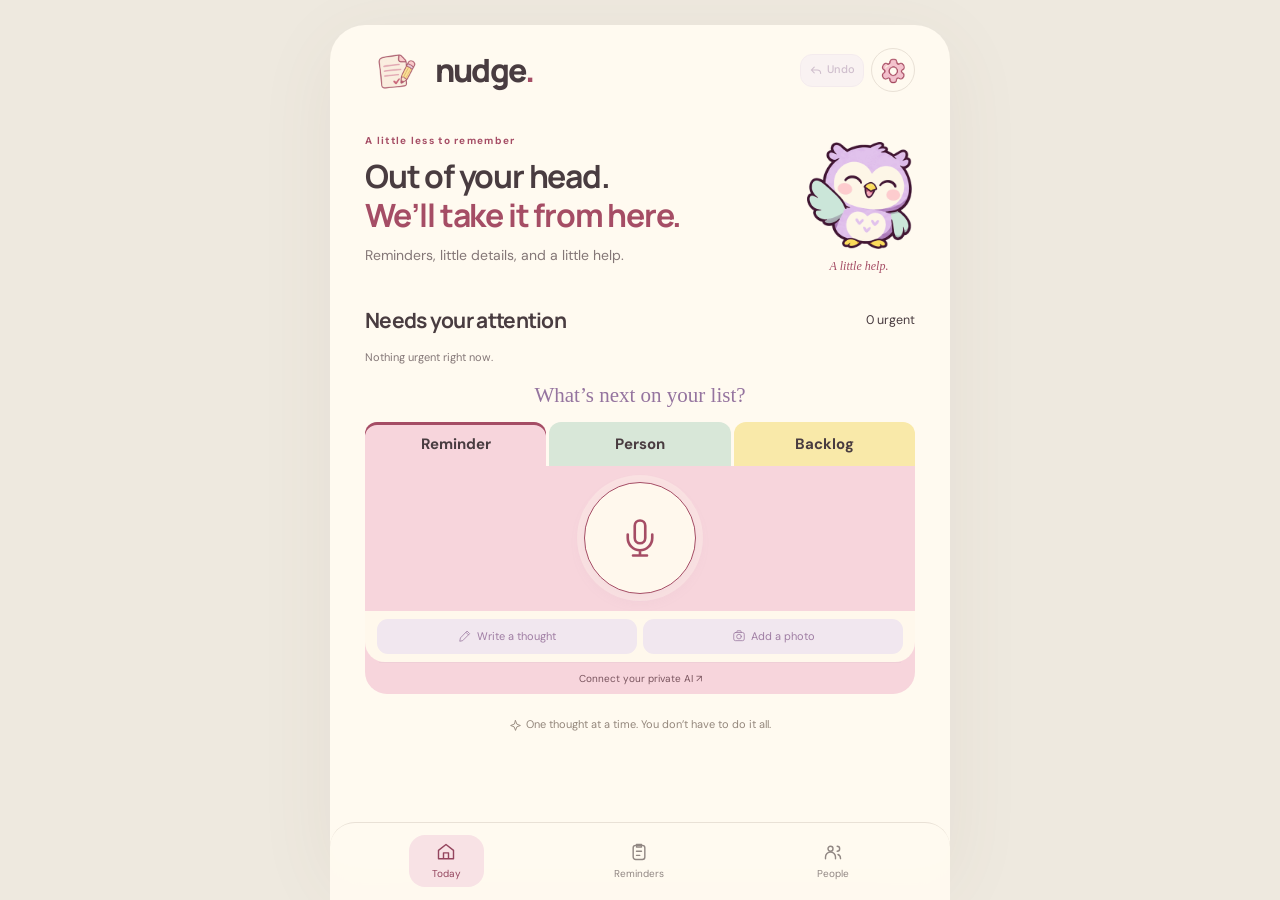
==== commit 82f64ff6: "Release Nudge 0.1.14 with task-first Olive alerts and contextual reminder folders" ====
--- a/index.html
+++ b/index.html
@@ -1,4 +1,4 @@
 <!doctype html>
 <html lang="en"><head><meta charset="UTF-8"><meta name="viewport" content="width=device-width, initial-scale=1, viewport-fit=cover"><meta name="theme-color" content="#fffaf0"><meta name="description" content="A little less to remember. Voice-first reminders that find their own moment."><title>Nudge · A little less to remember</title><link rel="manifest" href="manifest.webmanifest"><link rel="icon" href="assets/nudge-logo-192.png" type="image/png"><script src="theme.js"></script><link rel="stylesheet" href="style.css"></head>
-<body><div class="app"><header><a class="brand" href="#home" aria-label="Nudge home"><img class="brand-note" src="assets/nudge-logo-192.png" alt="Nudge note and pencil logo">nudge<span class="brand-dot">.</span></a><button class="icon-button" data-page="settings" aria-label="Settings" id="settings-button"></button></header><main id="main"></main><nav aria-label="Main navigation"><button data-page="home" class="active" id="nav-home"></button><button data-page="reminders" id="nav-reminders"></button><button data-page="people" id="nav-people"></button></nav></div><div id="toast" role="status" aria-live="polite"></div><dialog id="detail"><div id="detail-content"></div></dialog><script src="timing.js"></script><script src="people-core.js"></script><script src="intent.js"></script><script src="engine.js"></script><script src="ai-client.js"></script><script src="recording.js"></script><script src="photos.js"></script><script src="people-dates.js"></script><script src="people.js"></script><script src="calendar-rules.js"></script><script src="calendar-preferences.js"></script><script src="colour-wheel.js"></script><script src="calendar-tidy.js"></script><script src="calendar.js"></script><script src="receipts.js"></script><script src="native.js"></script><script src="backups.js"></script><script src="planner.js"></script><script src="dashboard.js"></script><script src="app.js"></script></body></html>
+<body><div class="app"><header><a class="brand" href="#home" aria-label="Nudge home"><img class="brand-note" src="assets/nudge-logo-192.png" alt="Nudge note and pencil logo">nudge<span class="brand-dot">.</span></a><button class="icon-button" data-page="settings" aria-label="Settings" id="settings-button"></button></header><main id="main"></main><nav aria-label="Main navigation"><button data-page="home" class="active" id="nav-home"></button><button data-page="reminders" id="nav-reminders"></button><button data-page="people" id="nav-people"></button></nav></div><div id="toast" role="status" aria-live="polite"></div><dialog id="detail"><div id="detail-content"></div></dialog><script src="timing.js"></script><script src="people-core.js"></script><script src="intent.js"></script><script src="engine.js"></script><script src="ai-client.js"></script><script src="recording.js"></script><script src="photos.js"></script><script src="people-dates.js"></script><script src="people.js"></script><script src="calendar-rules.js"></script><script src="calendar-preferences.js"></script><script src="colour-wheel.js"></script><script src="calendar-tidy.js"></script><script src="calendar.js"></script><script src="receipts.js"></script><script src="native.js"></script><script src="backups.js"></script><script src="planner.js"></script><script src="dashboard.js"></script><script src="reminder-book.js"></script><script src="app.js"></script></body></html>
 
--- a/style.css
+++ b/style.css
@@ -371,3 +371,12 @@
 
 :root[data-theme=dark] body{background:#1b1720}:root[data-theme=dark] .capture{background:#45394a}:root[data-theme=dark] .record{background:#d1b7e9;color:#26212b;box-shadow:none}:root[data-theme=dark] .record.recording{background:#efb2c3;color:#26212b}:root[data-theme=dark] .primary{background:#d1b7e9;color:#26212b}:root[data-theme=dark] .capture-footer-button{background:#594860;color:#fff5ef}:root[data-theme=dark] .text-toggle{color:#d1c0ce}:root[data-theme=dark] nav{background:#302935}:root[data-theme=dark] .cal-scroll,:root[data-theme=dark] .cal-canvas,:root[data-theme=dark] .cal-day,:root[data-theme=dark] .cal-agenda{background:#38303e}:root[data-theme=dark] .cal-day.cal-today{background:#53435e}:root[data-theme=dark] .soft-select-panel,:root[data-theme=dark] .soft-select>summary{background:#45394a;color:#fff5ef}:root[data-theme=dark] .soft-select-panel button[aria-selected=true]{background:#594860}:root[data-theme=dark] #toast{background:#45394a;color:#fff5ef}
 .picture-task{display:flex;align-items:center;gap:11px;width:100%;min-height:54px;padding:5px 12px;margin:5px 0;background:var(--white);border:1px solid var(--line);border-radius:12px;text-align:left;color:var(--ink)}.picture-task img{width:43px;height:43px;object-fit:contain}.picture-task span{flex:1}.picture-task small,.picture-task strong{display:block}.picture-task small{color:var(--rose);font-size:12px}.picture-task.late{background:color-mix(in srgb,var(--pink) 48%,var(--white))}.picture-task.dramatic{border-left:5px solid var(--rose)}.picture-task.often{background:color-mix(in srgb,#ab80bc 23%,var(--white))}.picture-task b{font:bold italic 22px Georgia;color:var(--rose)}.nudge-tabs{display:flex;gap:3px;margin:16px 0 0}.nudge-tabs button{flex:1;padding:12px 4px;border-radius:12px 12px 0 0;background:var(--pink);font-weight:700}.nudge-tabs button:nth-child(2){background:color-mix(in srgb,#90bc9a 35%,var(--white))}.nudge-tabs button:nth-child(3){background:var(--yellow)}.nudge-tabs button[aria-pressed=true]{box-shadow:inset 0 -3px var(--rose)}.overdue-notice{border-top:5px solid var(--rose);border-bottom:3px dashed var(--line);padding:15px 0}.overdue-notice img{width:90px;height:90px;object-fit:contain;float:right}.overdue-notice .dialog-actions{clear:both}.overdue-notice small{color:var(--rose)}dialog:has(.overdue-notice),dialog:has(#detail-content form input[type=datetime-local]){position:fixed;inset:0;margin:auto;max-height:84dvh;height:fit-content}dialog::backdrop{backdrop-filter:blur(6px);background:#44343c40}
+.capture-folder{--folder:var(--pink);--tab-ink:var(--rose)}.capture-folder.mode-1{--folder:var(--tone-d8e6d6,#d8e6d6);--tab-ink:#4e765f}.capture-folder.mode-2{--folder:var(--tone-f7e9aa,#f7e9aa);--tab-ink:#896628}
+.capture-folder .nudge-tabs{margin:0;gap:3px}.capture-folder .nudge-tabs button[aria-pressed=true]{background:var(--folder);border-bottom:0;box-shadow:inset 0 3px var(--tab-ink)}.capture-folder .capture.capture-layout-2{background:var(--folder);margin:0;border-radius:0 0 22px 22px}.capture-folder .capture:before{display:none!important}.capture-folder .capture .record:not(.recording):not(.paused){color:var(--tab-ink);border-color:var(--tab-ink)}
+.olive-card{border-block:3px solid var(--rose);border-bottom:1px dashed var(--line);padding:16px 0;text-align:center}.olive-card h2{font-size:clamp(25px,7vw,38px);line-height:1.08;margin:14px 0;overflow-wrap:anywhere}.olive-aside{display:flex;gap:10px;align-items:center;justify-content:center;margin:8px 0 16px}.olive-aside img{height:64px;width:64px;object-fit:contain}.olive-aside p{font:italic 16px/1.3 Georgia,serif;text-align:left;max-width:19ch;margin:0}.note-actions{display:grid;grid-auto-flow:column;grid-auto-columns:minmax(0,1fr);gap:7px}.note-actions button{min-width:0;min-height:42px;padding:7px 5px;line-height:1.2}.olive-dismiss{display:block;margin:10px auto 0;background:none;color:var(--rose);text-decoration:underline}.reward-copy{font-size:14px}
+.editable-title{display:flex;align-items:center;gap:8px;margin:12px 0}.editable-title img{width:48px;height:48px;object-fit:contain}.editable-title textarea{font-family:inherit;font-size:20px;font-weight:700;line-height:1.2;min-height:0;background:transparent;resize:vertical;border:0;color:var(--ink);width:100%}
+.week-strip{display:grid;grid-template-columns:repeat(7,minmax(0,1fr));gap:3px}.week-strip button{padding:7px 0;background:var(--white);color:var(--ink);border:1px solid var(--line);border-radius:10px}.week-strip button[aria-pressed=true]{background:var(--pink);border-color:var(--rose)}.week-strip small,.week-strip b,.date-card summary small,.date-card summary strong{display:block}.week-strip small,.date-card small{font-size:11px}.date-pair{display:grid;grid-template-columns:repeat(2,minmax(0,1fr));gap:6px;margin:9px 0}.date-card{border:1px solid var(--line);border-radius:14px;background:var(--white);padding:10px}.date-card summary{cursor:pointer;list-style:none}.date-card summary small{color:var(--rose)}.date-card summary strong{font-size:15px}.date-card[open]{grid-column:1/-1}.clock-time{display:flex;gap:5px;align-items:center;font-size:13px}.mini-clock{width:19px;height:19px;border:1.5px solid currentColor;border-radius:50%;position:relative}.mini-clock:before,.mini-clock:after{content:'';background:currentColor;position:absolute;left:48%;bottom:50%;width:1.5px;height:5px;transform-origin:bottom;transform:rotate(var(--hr))}.mini-clock:after{height:7px;transform:rotate(var(--min))}
+.editor-more{font-size:13px;padding:5px 0;color:var(--rose)}.task-editor .text-toggle{display:block;margin:8px auto}.task-editor [role=status]:empty{display:none}
+.context-folders{display:flex;flex-wrap:wrap;gap:6px;margin:14px 0}.context-folder{display:flex;align-items:center;gap:6px;background:var(--white);color:var(--ink);border:1px solid var(--line);border-radius:12px;text-align:left;padding:6px 10px}.context-folder img{width:28px;height:28px;object-fit:contain}.context-folder strong,.context-folder small{display:block}.context-folder small{font-size:10px;color:var(--rose)}.context-folder.featured{width:100%;background:color-mix(in srgb,var(--pink) 65%,var(--white));border-radius:4px 20px 20px 20px;padding:11px 16px}.featured strong{font:700 22px/1.15 Georgia,serif}.featured img{width:48px;height:48px}.context-folder[aria-pressed=true]{outline:2px solid var(--rose)}
+.album-cover{display:flex;justify-content:space-between;align-items:center;border-bottom:2px dashed var(--line);padding:9px 12px;background:color-mix(in srgb,var(--pink) 44%,var(--white));border-radius:20px 20px 5px 5px;margin-bottom:12px}.album-cover img{width:70px;height:70px;object-fit:contain}.album-cover h1{margin:4px 0}.people-album .directory-person{box-shadow:0 3px 0 var(--album-edge)}.people-album .directory-person:after{content:'✦';position:absolute;right:2px;top:2px;color:var(--rose);background:var(--white);font-size:11px;border-radius:50%;width:15px;text-align:center}
+[data-theme=dark] .capture-folder.mode-1{--folder:#374b45;--tab-ink:#a0cbb5}[data-theme=dark] .capture-folder.mode-2{--folder:#554736;--tab-ink:#e3c784}
